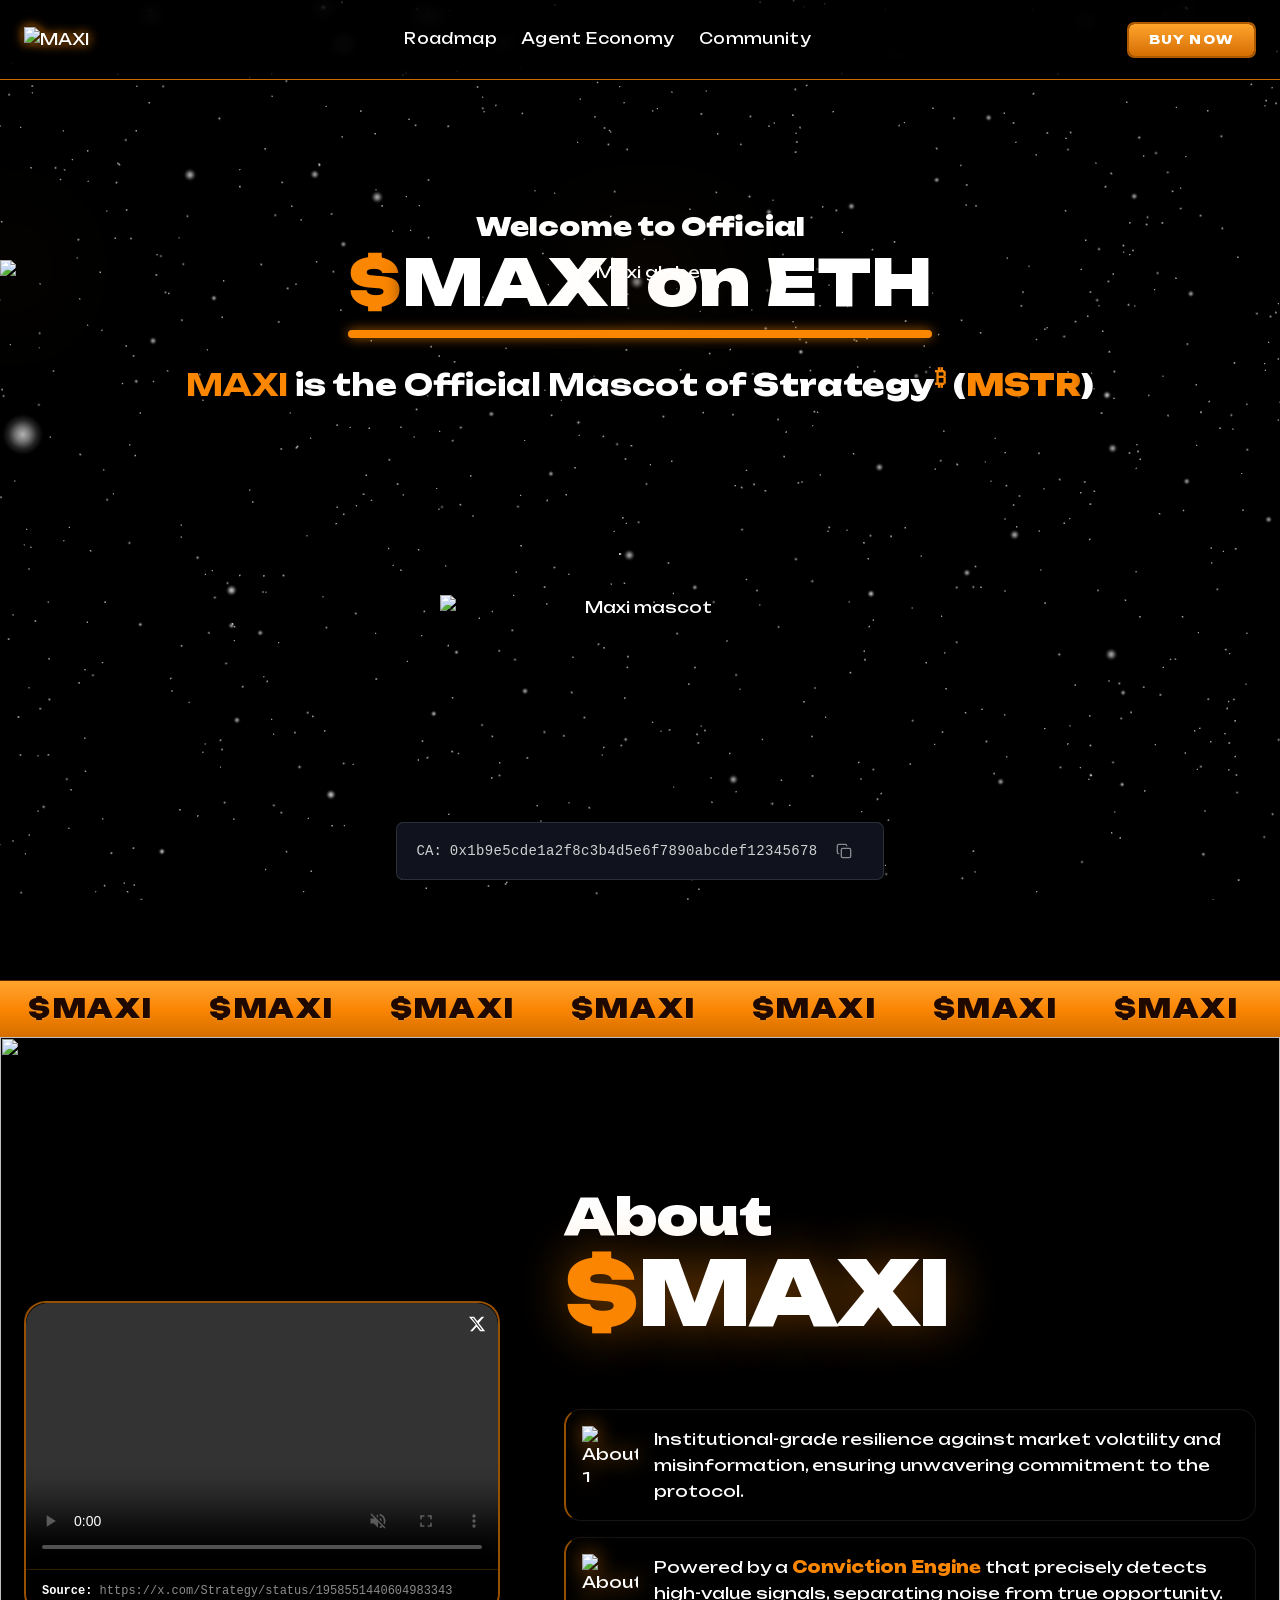
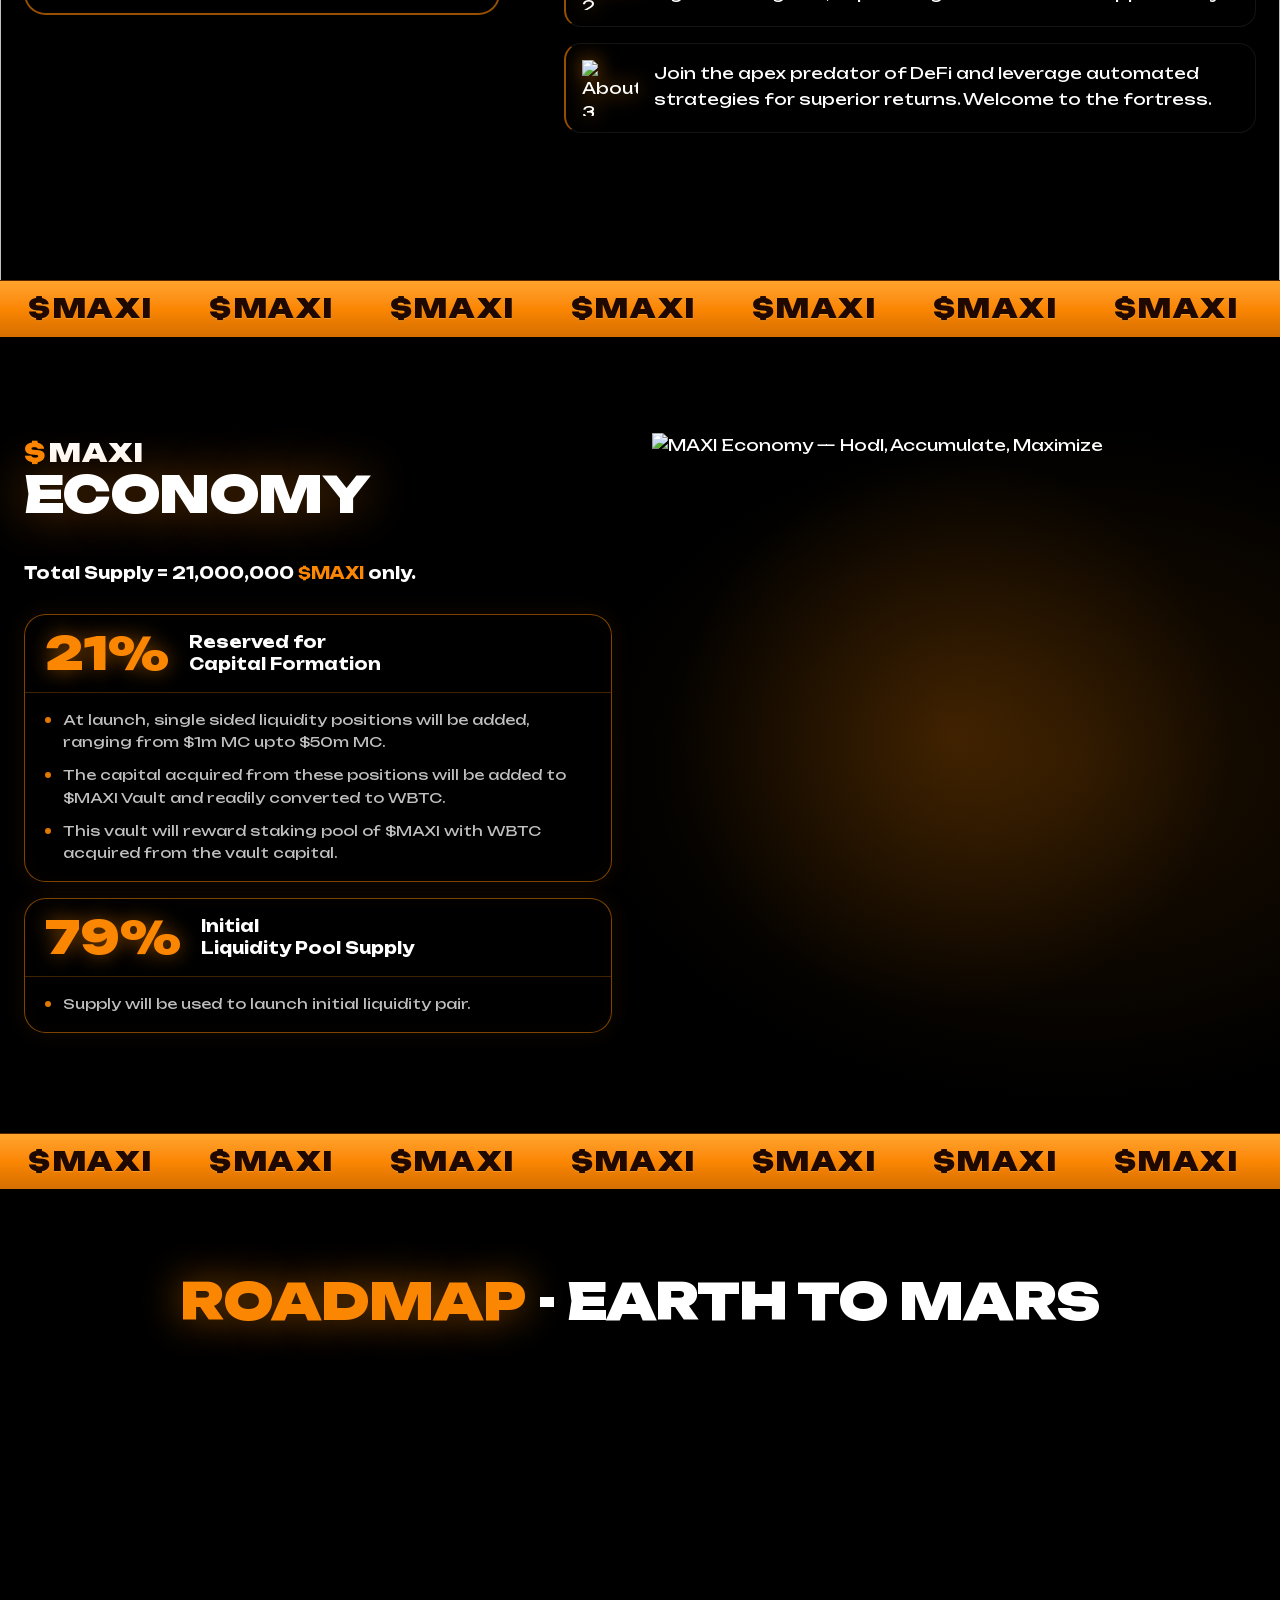
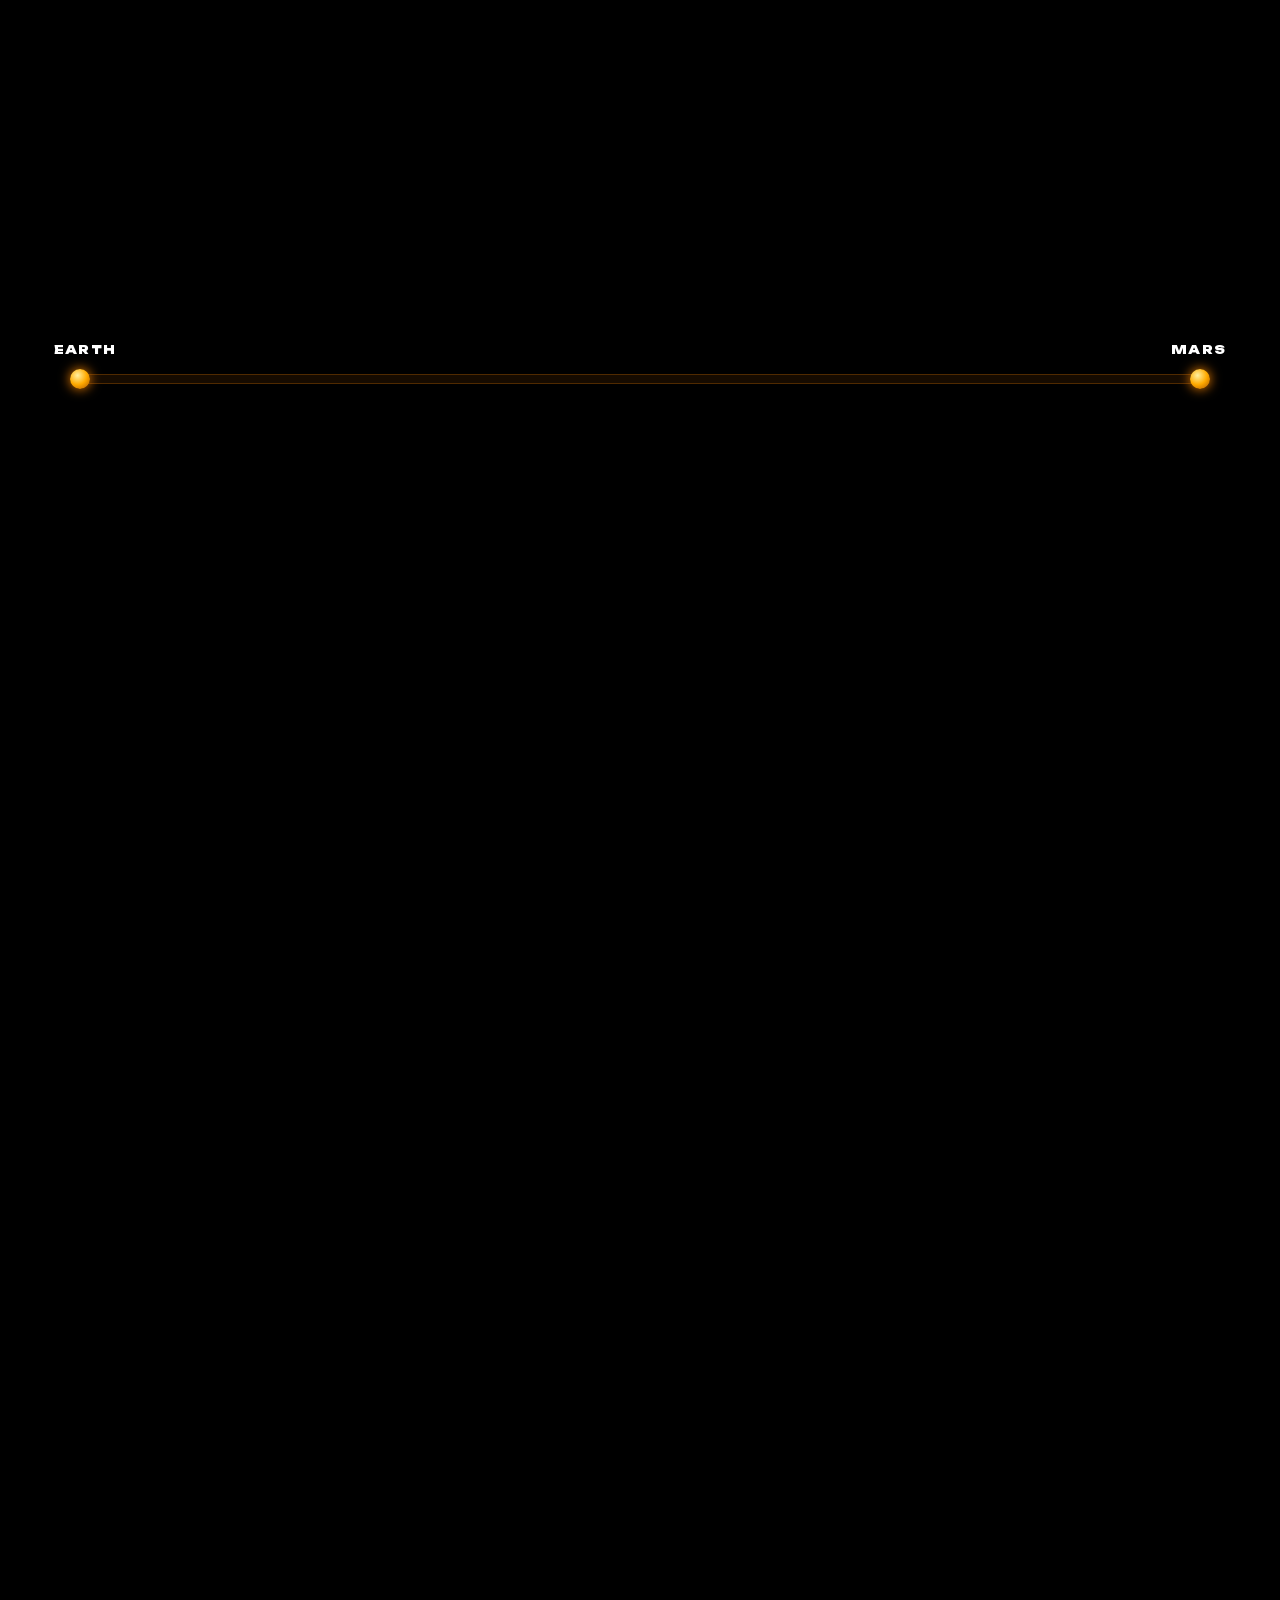
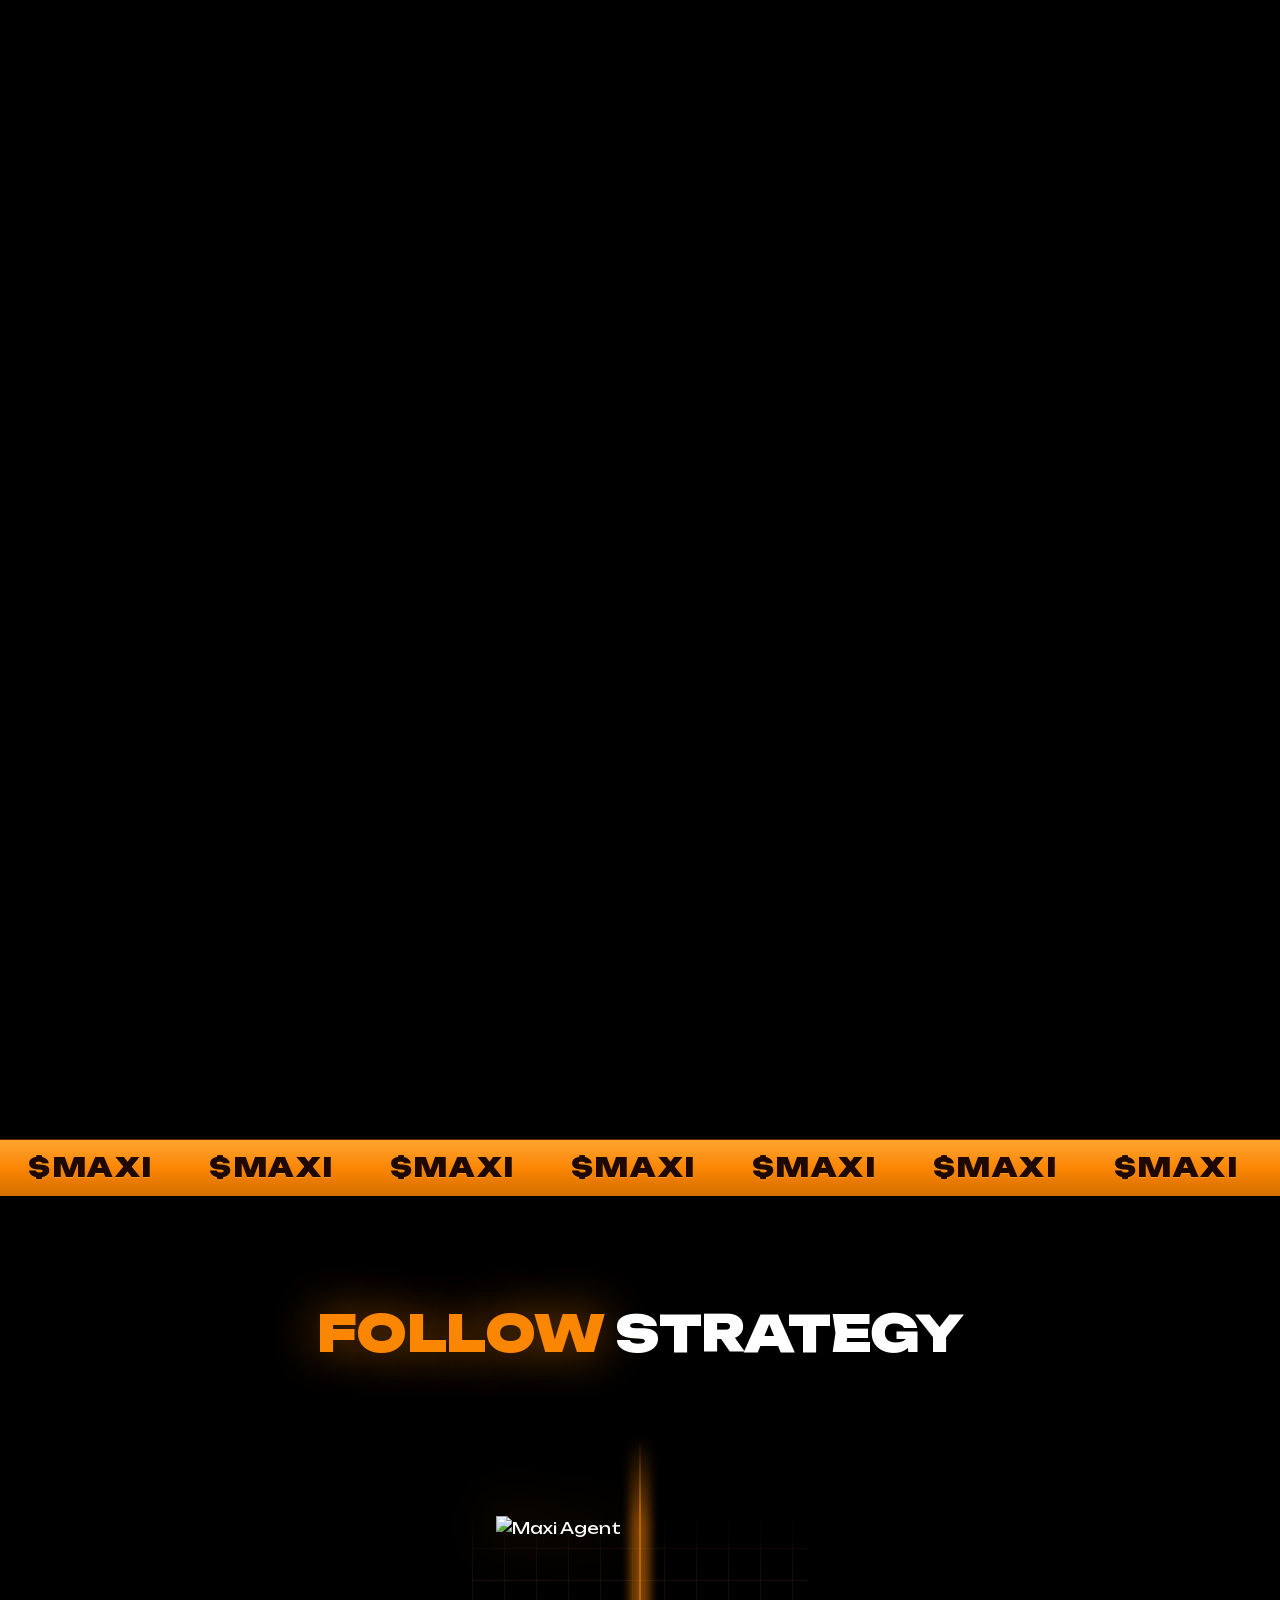
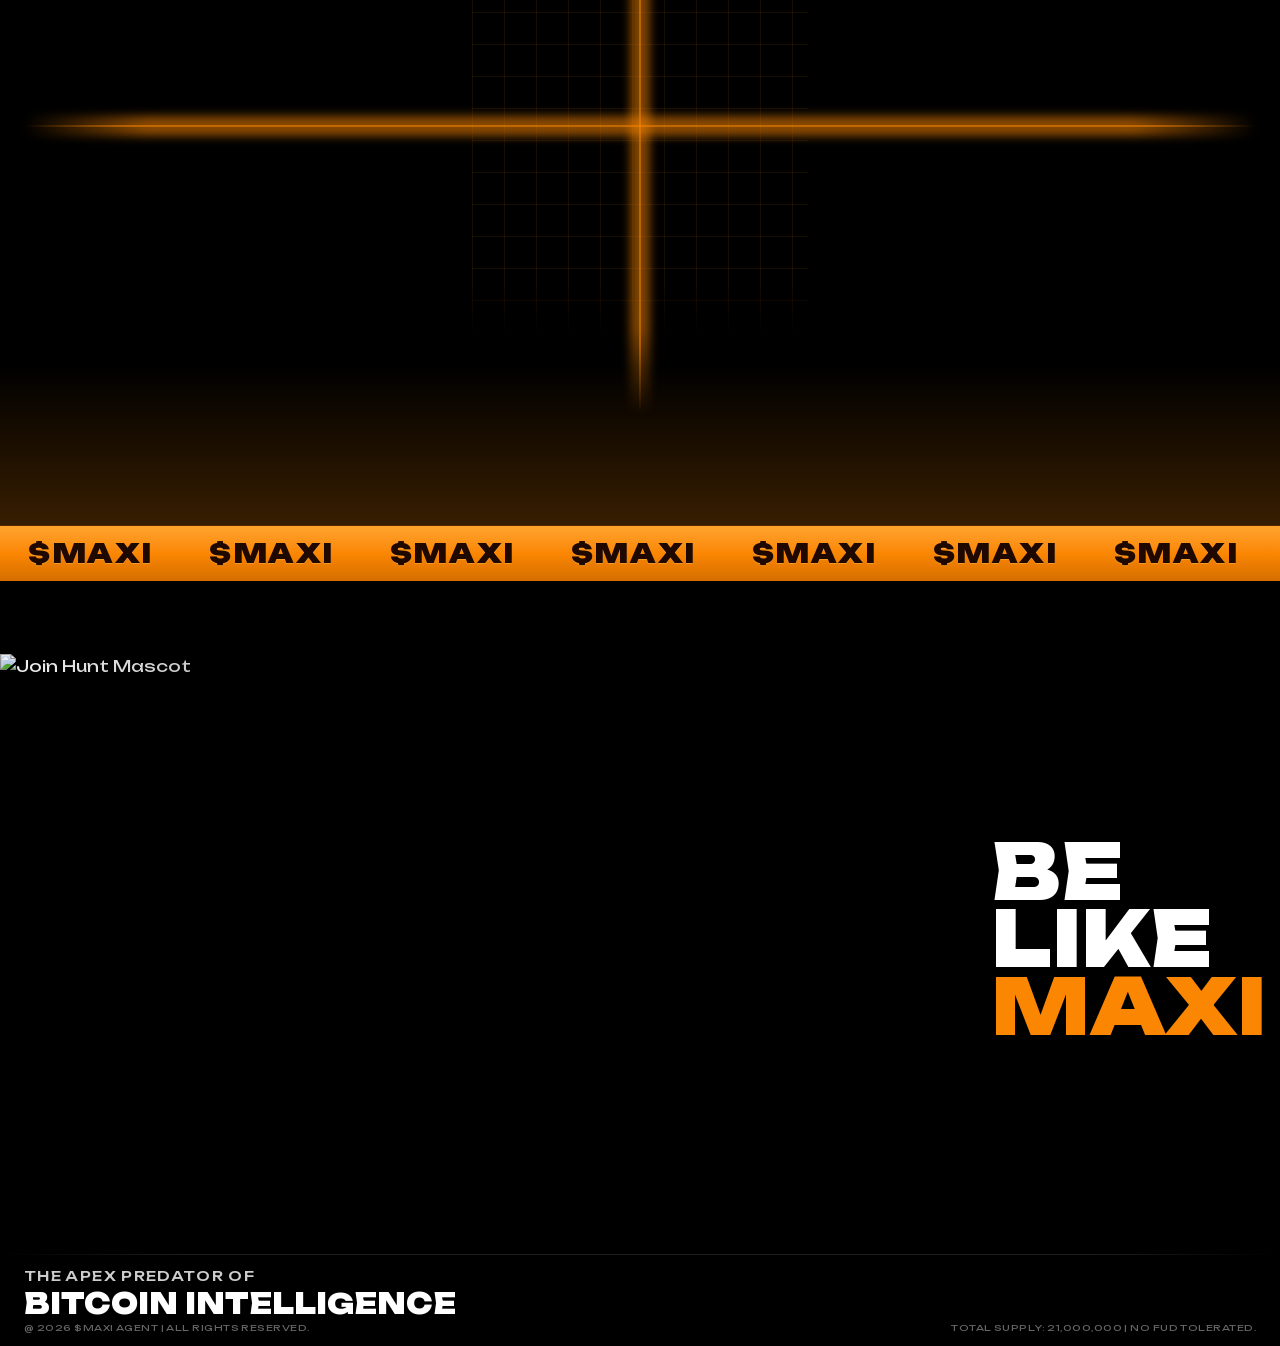
==== index.html @ e8927b1d "first commit" ====
<!DOCTYPE html>
<html lang="en" class="unbounded_37cc9793-module__HkDksW__variable unbounded_37cc9793-module__HkDksW__className min-h-screen h-full antialiased">

<head>
    <meta charSet="utf-8" />
    <meta name="viewport" content="width=device-width, initial-scale=1" />
    <link rel="preload" href="/_next/static/media/b59689b1142d37ce-s.p.0f8~qglggluhl.woff2" as="font" crossorigin="" type="font/woff2" />
    
    <link rel="stylesheet" href="/_next/static/chunks/01jx1wk8m.qo6.css" data-precedence="next" />
    <link rel="preload" as="script" fetchPriority="low" href="/_next/static/chunks/045g~0~zva_mv.js" />
    <script src="/_next/static/chunks/0dgq26a5_oy.a.js" async=""></script>
    <script src="/_next/static/chunks/10~x95jhs6ns3.js" async=""></script>
    <script src="/_next/static/chunks/0257pdz1-imal.js" async=""></script>
    <script src="/_next/static/chunks/turbopack-0ht2tk.2~q4ta.js" async=""></script>
    <script src="/_next/static/chunks/0x.~j7vy9ohz0.js" async=""></script>
    <script src="/_next/static/chunks/0d3shmwh5_nmn.js" async=""></script>
    <script src="/_next/static/chunks/0tdb7jxwgjjd2.js" async=""></script>
    <script src="/_next/static/chunks/0c03hxku76dut.js" async=""></script>
    <script src="/_next/static/chunks/0w-pmf273z2d..js" async=""></script>
    <link rel="icon" type="image/png" href="/favicon-96x96.png" sizes="96x96" />
    <link rel="icon" type="image/svg+xml" href="/favicon.svg" />
    <link rel="shortcut icon" href="/favicon.ico" />
    <link rel="apple-touch-icon" sizes="180x180" href="/apple-touch-icon.png" />
    <meta name="apple-mobile-web-app-title" content="Maxi" />
    <link rel="manifest" href="/site.webmanifest" />
    <meta name="next-size-adjust" content="" />
    <title>MAXI On ETH</title>
    <meta name="description" content="The most laid-back coin in the universe." />
    <script src="/_next/static/chunks/03~yq9q893hmn.js" noModule=""></script>
</head>

<body class=" bg-space text-white">
    <div hidden="">
        <!--$-->
        <!--/$-->
    </div>
    <div class="fixed inset-0 z-0"></div>
    <header class="bg-space/10 z-50 h-20 backdrop-blur-sm border-b border-primary/80 inset-x-0">
        <div class="w-full h-full flex items-center justify-between container_layout">
            <div class="flex items-center"><a class="shrink-0" href="/"><img alt="MAXI" width="256" height="75" decoding="async" data-nimg="1" class="h-auto object-contain select-none pointer-events-none" style="color:transparent;width:auto;height:auto;filter:drop-shadow(0 0 2px rgba(0,0,0,1)) drop-shadow(0 0 5px rgba(251,134,2,0.95))" src="/assets/MAXI_logo.png"/></a></div>
            <nav
                class="hidden flex-1 md:flex items-center justify-center gap-6"><a class="font-normal text-[15px] tracking-wide text-white hover:text-white/80 transition-colors duration-200 whitespace-nowrap" style="font-family:inherit;text-shadow:3px 3px 0px #000000" href="#roadmap">Roadmap</a><a class="font-normal text-[15px] tracking-wide text-white hover:text-white/80 transition-colors duration-200 whitespace-nowrap"
                    style="font-family:inherit;text-shadow:3px 3px 0px #000000" href="#economy">Agent Economy</a><a class="font-normal text-[15px] tracking-wide text-white hover:text-white/80 transition-colors duration-200 whitespace-nowrap" style="font-family:inherit;text-shadow:3px 3px 0px #000000"
                    href="#community">Community</a></nav>
                <div class="flex items-center">
                    <div class="hidden md:block"><a data-slot="button" data-variant="maxi" data-size="default" class="group/button cursor-pointer inline-flex shrink-0 items-center justify-center bg-clip-padding whitespace-nowrap outline-none select-none focus-visible:border-ring focus-visible:ring-3 focus-visible:ring-ring/50 active:not-aria-[haspopup]:translate-y-px disabled:pointer-events-none disabled:opacity-50 aria-invalid:border-destructive aria-invalid:ring-3 aria-invalid:ring-destructive/20 dark:aria-invalid:border-destructive/50 dark:aria-invalid:ring-destructive/40 [&amp;_svg]:pointer-events-none [&amp;_svg]:shrink-0 [&amp;_svg:not([class*=&#x27;size-&#x27;])]:size-4 rounded-sm font-extrabold uppercase tracking-widest text-white border-2 border-brand-700 bg-gradient-to-b from-brand-400 to-brand-600 shadow-[0_0_18px_rgba(251,134,2,0.5)] hover:shadow-[0_0_30px_rgba(251,134,2,0.75)] hover:brightness-110 active:scale-95 transition-all duration-200 gap-1.5 has-data-[icon=inline-end]:pr-2 has-data-[icon=inline-start]:pl-2 font-sans h-9 px-5 text-[12px]"
                            href="#buy">BUY NOW</a></div>
                    <div class="md:hidden"><button data-slot="sheet-trigger" data-variant="default" data-size="default" class="group/button cursor-pointer inline-flex shrink-0 items-center justify-center bg-clip-padding text-sm font-medium whitespace-nowrap outline-none select-none focus-visible:border-ring focus-visible:ring-3 focus-visible:ring-ring/50 active:not-aria-[haspopup]:translate-y-px disabled:pointer-events-none disabled:opacity-50 aria-invalid:border-destructive aria-invalid:ring-3 aria-invalid:ring-destructive/20 dark:aria-invalid:border-destructive/50 dark:aria-invalid:ring-destructive/40 [&amp;_svg]:pointer-events-none [&amp;_svg]:shrink-0 [&amp;_svg:not([class*=&#x27;size-&#x27;])]:size-4 [a]:hover:bg-primary/80 h-8 gap-1.5 has-data-[icon=inline-end]:pr-2 has-data-[icon=inline-start]:pl-2 p-2 text-white/80 hover:text-white transition-colors bg-transparent border border-white/20 rounded-md"
                            aria-label="Open menu" type="button" aria-haspopup="dialog" aria-expanded="false" aria-controls="radix-_R_blb_" data-state="closed"><svg xmlns="http://www.w3.org/2000/svg" width="22" height="22" viewBox="0 0 24 24" fill="none" stroke="currentColor" stroke-width="2" stroke-linecap="round" stroke-linejoin="round" class="lucide lucide-menu" aria-hidden="true"><path d="M4 5h16"></path><path d="M4 12h16"></path><path d="M4 19h16"></path></svg></button></div>
                </div>
        </div>
    </header>
    <main class="relative">
        <section class="relative h-screen w-full overflow-hidden">
            <div class="relative container_layout z-10 flex flex-col items-center justify-start h-full pt-32 px-4 text-center">
                <div class="flex flex-col items-center justify-between gap-2">
                    <div>
                        <p class="font-black text-white" style="font-family:inherit;font-size:clamp(1rem, 2vw, 2.0rem);text-shadow:0 2px 12px rgba(0,0,0,0.8)">Welcome to Official</p>
                        <h1 class="leading-none font-black mt-1" style="font-family:inherit;font-size:clamp(1.5rem, 5vw, 5rem);text-shadow:0 4px 20px rgba(0,0,0,0.9)"><span class="text-primary">$</span><span>MAXI</span><span class="text-white"> on ETH</span>
                            <div class="mt-4 mb-4 origin-center bg-primary rounded-full h-2 w-full " style="box-shadow:0 0 12px rgba(251,134,2,0.7)"></div>
                        </h1>
                    </div>
                    <p class="font-bold text-white text-[20px] lg:text-[30px]" style="font-family:inherit;text-shadow:0 2px 10px rgba(0,0,0,0.8)"><span class="text-primary">MAXI</span><span class=""> is the Official Mascot of </span><span class="font-black">Strategy</span><sup class="text-primary">₿</sup>
                        <!-- --><span class="font-black">(<span class="text-primary">MSTR</span>)</span>
                    </p>
                    <div class="mt-4 z-30 xl:hidden flex items-center justify-between gap-3 rounded-sm px-5 py-3 bg-muted border backdrop-filter backdrop-blur-md">
                        <div class="text-white/80 max-w-[20ch] sm:max-w-full font-mono text-xs sm:text-sm tracking-wide truncate select-all ">0x1b9e...345678</div><button data-slot="button" data-variant="ghost" data-size="default" class="group/button cursor-pointer inline-flex items-center justify-center rounded-lg border border-transparent bg-clip-padding text-sm font-medium whitespace-nowrap outline-none select-none focus-visible:border-ring focus-visible:ring-3 focus-visible:ring-ring/50 active:not-aria-[haspopup]:translate-y-px disabled:pointer-events-none disabled:opacity-50 aria-invalid:border-destructive aria-invalid:ring-3 aria-invalid:ring-destructive/20 dark:aria-invalid:border-destructive/50 dark:aria-invalid:ring-destructive/40 [&amp;_svg]:pointer-events-none [&amp;_svg]:shrink-0 [&amp;_svg:not([class*=&#x27;size-&#x27;])]:size-4 hover:bg-primary aria-expanded:bg-muted aria-expanded:text-foreground dark:hover:bg-muted/50 h-8 gap-1.5 px-2.5 has-data-[icon=inline-end]:pr-2 has-data-[icon=inline-start]:pl-2 text-white/50 hover:text-white transition-colors shrink-0"
                            aria-label="Copy contract address"><svg width="16" height="16" viewBox="0 0 24 24" fill="none" stroke="currentColor" stroke-width="2" stroke-linecap="round" stroke-linejoin="round"><rect x="9" y="9" width="13" height="13" rx="2"></rect><path d="M5 15H4a2 2 0 0 1-2-2V4a2 2 0 0 1 2-2h9a2 2 0 0 1 2 2v1"></path></svg></button></div>
                </div>
                <div class="absolute bottom-0 left-0 right-0 z-10 flex justify-center pointer-events-none">
                    <div class="relative w-full"><img alt="Maxi mascot" width="1920" height="1080" decoding="async" data-nimg="1" class="absolute bottom-5 md:bottom-10 xl:bottom-40 left-1/2 -translate-x-1/2 w-40 md:w-60 xl:w-100 h-auto object-contain select-none z-1" style="color:transparent"
                            srcSet="" /><img alt="Maxi globe"
                            width="1920" height="1080" decoding="async" data-nimg="1" class="w-full h-auto absolute bottom-0 md:-bottom-10 xl:bottom-0 left-0 object-contain select-none drop-shadow-[0px_0px_50px_#f98806]" style="color:transparent" srcSet="/_next/image?url=%2Fassets%2FHeroGlobe.png&amp;w=1920&amp;q=75 1x, /_next/image?url=%2Fassets%2FHeroGlobe.png&amp;w=3840&amp;q=75 2x"
                            src="/About2.webp" /></div>
                </div>
                <div class="hidden mt-4 z-30 absolute bottom-25 xl:flex items-center justify-between gap-2 rounded-sm px-3 xl:px-5 py-0 xl:py-3 bg-muted border backdrop-filter backdrop-blur-md"><span class="text-white/80 max-w-[20ch] sm:max-w-full font-mono text-xs sm:text-sm">CA:</span>
                    <div class="text-white/80 max-w-[20ch] sm:max-w-full font-mono text-xs sm:text-sm tracking-wide truncate select-all ">0x1b9e5cde1a2f8c3b4d5e6f7890abcdef12345678</div><button data-slot="button" data-variant="ghost" data-size="default" class="group/button cursor-pointer inline-flex items-center justify-center rounded-lg border border-transparent bg-clip-padding text-sm font-medium whitespace-nowrap outline-none select-none focus-visible:border-ring focus-visible:ring-3 focus-visible:ring-ring/50 active:not-aria-[haspopup]:translate-y-px disabled:pointer-events-none disabled:opacity-50 aria-invalid:border-destructive aria-invalid:ring-3 aria-invalid:ring-destructive/20 dark:aria-invalid:border-destructive/50 dark:aria-invalid:ring-destructive/40 [&amp;_svg]:pointer-events-none [&amp;_svg]:shrink-0 [&amp;_svg:not([class*=&#x27;size-&#x27;])]:size-4 hover:bg-primary aria-expanded:bg-muted aria-expanded:text-foreground dark:hover:bg-muted/50 h-8 gap-1.5 px-2.5 has-data-[icon=inline-end]:pr-2 has-data-[icon=inline-start]:pl-2 text-white/50 hover:text-white transition-colors shrink-0"
                        aria-label="Copy contract address"><svg xmlns="http://www.w3.org/2000/svg" width="24" height="24" viewBox="0 0 24 24" fill="none" stroke="currentColor" stroke-width="2" stroke-linecap="round" stroke-linejoin="round" class="lucide lucide-copy" aria-hidden="true"><rect width="14" height="14" x="8" y="8" rx="2" ry="2"></rect><path d="M4 16c-1.1 0-2-.9-2-2V4c0-1.1.9-2 2-2h10c1.1 0 2 .9 2 2"></path></svg></button></div>
            </div>
        </section>
        <div class="inset-x-0 z-9999 overflow-hidden border-t border-brand-900 bg-linear-to-b from-brand-400 via-brand-500 to-brand-600 shadow-[0_0px_45px_20px_rgba(251,134,2,0.4)]"></div>
        <section id="about" class="relative min-h-screen w-full flex flex-col"><img alt="" decoding="async" data-nimg="fill" class="object-cover object-center pointer-events-none select-none" style="position:absolute;height:100%;width:100%;left:0;top:0;right:0;bottom:0;color:transparent;z-index:0" sizes="100vw" src="/assets/About1.png" />
            <div class="relative z-10 flex-1 container_layout grid grid-cols-1 lg:grid-cols-12 items-center justify-between gap-10 xl:gap-16 py-10 lg:py-20">
                <div class="w-full flex flex-col items-center justify-center col-span-full lg:col-span-5 gap-5 shrink-0">
                    <div class="w-full rounded-2xl border-2 border-brand-500/60 bg-black/70 shadow-[0_0_50px_rgba(251,134,2,0.3),inset_0_0_30px_rgba(251,134,2,0.05)] overflow-hidden">
                        <div class="relative w-full aspect-video bg-black rounded-t-2xl overflow-hidden"><video src="/assets/About.mp4" autoPlay="" muted="" loop="" class="w-full h-full object-cover" preload="metadata" controls=""></video><a target="_blank" rel="noopener noreferrer" class="absolute top-3 right-3" href="https://x.com/Strategy/status/1958551440604983343"><svg width="18" height="18" viewBox="0 0 24 24" fill="white"><path d="M18.244 2.25h3.308l-7.227 8.26 8.502 11.24H16.17l-4.714-6.231-5.401 6.231H2.746l7.73-8.835L1.254 2.25H8.08l4.26 5.632L18.244 2.25zm-1.161 17.52h1.833L7.084 4.126H5.117L17.083 19.77z"></path></svg></a></div>
                        <div
                            class="px-4 py-3 border-t border-brand-700/30 bg-black/50">
                            <p class="text-xs font-mono leading-relaxed"><span class="text-white font-bold">Source: </span><a target="_blank" rel="noopener noreferrer" class="text-white/55 hover:text-brand-400 transition-colors break-all" href="https://x.com/Strategy/status/1958551440604983343">https://x.com/Strategy/status/1958551440604983343</a></p>
                    </div>
                </div>
            </div>
            <div class="w-full flex flex-col gap-8 col-span-full lg:col-span-7">
                <div class="">
                    <p class="font-black text-white leading-tight" style="font-size:clamp(2.0rem, 4.0vw, 4.0rem)">About</p>
                    <h2 class="font-black leading-none w-fit" style="font-size:clamp(3.0rem, 7vw, 6.0rem);text-shadow:0 0 50px rgba(251,134,2,0.45);letter-spacing:-0.02em"><span class="text-primary">$</span>MAXI
                        <div class="mt-4 mb-4 origin-left bg-primary rounded-full h-2 w-full " style="box-shadow:0 0 12px rgba(251,134,2,0.7)"></div>
                    </h2>
                </div>
                <div class="flex flex-col gap-4">
                    <div class="flex flex-col sm:flex-row items-start gap-4 rounded-xl px-4 py-4 bg-black/80 border-l-2 border-l-brand-500/60 border border-white/8 backdrop-blur-md">
                        <div class="shrink-0 w-14 h-14 relative"><img alt="About 1" loading="lazy" width="200" height="200" decoding="async" data-nimg="1" class="w-full h-full object-contain" style="color:transparent;filter:drop-shadow(0 0 10px rgba(251,134,2,0.65))" srcSet=""
                                src="/assets/About1.png" /></div>
                        <p class="text-white leading-relaxed text-sm lg:text-base" style="text-shadow:0 1px 4px rgba(0,0,0,0.9)">Institutional-grade resilience against market volatility and misinformation, ensuring unwavering commitment to the protocol.</p>
                    </div>
                    <div class="flex flex-col sm:flex-row items-start gap-4 rounded-xl px-4 py-4 bg-black/80 border-l-2 border-l-brand-500/60 border border-white/8 backdrop-blur-md">
                        <div class="shrink-0 w-14 h-14 relative"><img alt="About 2" loading="lazy" width="200" height="200" decoding="async" data-nimg="1" class="w-full h-full object-contain" style="color:transparent;filter:drop-shadow(0 0 10px rgba(251,134,2,0.65))" srcSet=""
                                src="About2.webp" /></div>
                        <p class="text-white leading-relaxed text-sm lg:text-base" style="text-shadow:0 1px 4px rgba(0,0,0,0.9)"><span>Powered by a <strong class="text-brand-500 font-extrabold">Conviction Engine</strong></span><span> that precisely detects high-value signals, separating noise from true opportunity.</span></p>
                    </div>
                    <div class="flex flex-col sm:flex-row items-start gap-4 rounded-xl px-4 py-4 bg-black/80 border-l-2 border-l-brand-500/60 border border-white/8 backdrop-blur-md">
                        <div class="shrink-0 w-14 h-14 relative"><img alt="About 3" loading="lazy" width="200" height="200" decoding="async" data-nimg="1" class="w-full h-full object-contain" style="color:transparent;filter:drop-shadow(0 0 10px rgba(251,134,2,0.65))" srcSet=""
                                src="About3.webp" /></div>
                        <p class="text-white leading-relaxed text-sm lg:text-base" style="text-shadow:0 1px 4px rgba(0,0,0,0.9)">Join the apex predator of DeFi and leverage automated strategies for superior returns. Welcome to the fortress.</p>
                    </div>
                </div>
            </div>
            </div>
            <div class="relative z-10">
                <div class="inset-x-0 z-9999 overflow-hidden border-t border-brand-900 bg-linear-to-b from-brand-400 via-brand-500 to-brand-600 shadow-[0_0px_45px_20px_rgba(251,134,2,0.4)]"></div>
            </div>
        </section>
        <section id="economy" class="relative w-full overflow-hidden">
            <div class="pointer-events-none absolute right-0 top-1/2 -translate-y-1/2 w-[55%] h-[80%] hidden lg:block" style="background:radial-gradient(ellipse at 70% 50%, rgba(251,134,2,0.12) 0%, transparent 70%)"></div>
            <div class="relative z-10 container_layout grid grid-cols-1 lg:grid-cols-2 items-center gap-10 lg:gap-6 py-16 lg:py-24">
                <div class="flex flex-col gap-7 lg:pr-4 z-1">
                    <div>
                        <p class="font-black leading-tight" style="font-size:clamp(1.2rem, 2.5vw, 1.6rem);letter-spacing:0.06em"><span class="text-primary">$</span>MAXI</p>
                        <h2 class="font-black text-white leading-none w-fit" style="font-size:clamp(2.5rem, 4vw, 5rem);letter-spacing:-0.03em;text-shadow:0 0 50px rgba(251,134,2,0.45)"><span>ECONOMY</span>
                            <div class="mt-4 mb-4 origin-left bg-primary rounded-full h-2 w-full " style="box-shadow:0 0 14px rgba(251,134,2,0.7)"></div>
                        </h2>
                        <p class="text-white font-bold text-sm lg:text-base leading-relaxed">Total Supply = 21,000,000
                            <!-- --><span class="text-brand-500">$MAXI</span> only.</p>
                    </div>
                    <div class="flex flex-col gap-4">
                        <div class="rounded-2xl border border-brand-500/50 bg-black/70 backdrop-blur-sm overflow-hidden" style="box-shadow:0 0 24px rgba(251,134,2,0.08), inset 0 0 20px rgba(251,134,2,0.03)">
                            <div class="flex items-center gap-5 px-5 py-4 border-b border-brand-500/25"><span class="font-black text-brand-500 leading-none shrink-0" style="font-size:clamp(2rem, 5vw, 2.8rem);text-shadow:0 0 20px rgba(251,134,2,0.5)">21%</span><span class="font-bold text-white text-sm lg:text-base leading-snug whitespace-pre-line">Reserved for
Capital Formation</span></div>
                            <ul class="px-5 py-4 flex flex-col gap-2.5">
                                <li class="flex items-start gap-3 text-white/75 text-xs lg:text-sm leading-relaxed"><span class="mt-2 shrink-0 w-1.5 h-1.5 rounded-full bg-brand-500 opacity-90"></span>At launch, single sided liquidity positions will be added, ranging from $1m MC upto $50m MC.</li>
                                <li class="flex items-start gap-3 text-white/75 text-xs lg:text-sm leading-relaxed"><span class="mt-2 shrink-0 w-1.5 h-1.5 rounded-full bg-brand-500 opacity-90"></span>The capital acquired from these positions will be added to $MAXI Vault and readily converted to WBTC.</li>
                                <li class="flex items-start gap-3 text-white/75 text-xs lg:text-sm leading-relaxed"><span class="mt-2 shrink-0 w-1.5 h-1.5 rounded-full bg-brand-500 opacity-90"></span>This vault will reward staking pool of $MAXI with WBTC acquired from the vault capital.</li>
                            </ul>
                        </div>
                        <div class="rounded-2xl border border-brand-500/50 bg-black/70 backdrop-blur-sm overflow-hidden" style="box-shadow:0 0 24px rgba(251,134,2,0.08), inset 0 0 20px rgba(251,134,2,0.03)">
                            <div class="flex items-center gap-5 px-5 py-4 border-b border-brand-500/25"><span class="font-black text-brand-500 leading-none shrink-0" style="font-size:clamp(2rem, 5vw, 2.8rem);text-shadow:0 0 20px rgba(251,134,2,0.5)">79%</span><span class="font-bold text-white text-sm lg:text-base leading-snug whitespace-pre-line">Initial
Liquidity Pool Supply</span></div>
                            <ul class="px-5 py-4 flex flex-col gap-2.5">
                                <li class="flex items-start gap-3 text-white/75 text-xs lg:text-sm leading-relaxed"><span class="mt-2 shrink-0 w-1.5 h-1.5 rounded-full bg-brand-500 opacity-90"></span>Supply will be used to launch initial liquidity pair.</li>
                            </ul>
                        </div>
                    </div>
                </div>
                <div class="relative flex items-center justify-center order-first lg:order-last z-0">
                    <div class="absolute inset-0 rounded-full" style="background:radial-gradient(ellipse at center, rgba(251,134,2,0.18) 0%, transparent 65%)"></div>
                    <div class="relative w-full max-w-xs sm:max-w-sm lg:max-w-none lg:w-full aspect-square"><img alt="MAXI Economy — Hodl, Accumulate, Maximize" width="1080" height="1080" decoding="async" data-nimg="1" class="object-contain w-full drop-shadow-[0_0_40px_rgba(251,134,2,0.35)]" style="color:transparent" srcSet="/_next/image?url=%2Fassets%2FEconomyCharacter.png&amp;w=1080&amp;q=75 1x, /_next/image?url=%2Fassets%2FEconomyCharacter.png&amp;w=3840&amp;q=75 2x"
                            src="/_next/image?url=%2Fassets%2FEconomyCharacter.png&amp;w=3840&amp;q=75" /></div>
                </div>
            </div>
            <div class="relative z-10">
                <div class="inset-x-0 z-9999 overflow-hidden border-t border-brand-900 bg-linear-to-b from-brand-400 via-brand-500 to-brand-600 shadow-[0_0px_45px_20px_rgba(251,134,2,0.4)]"></div>
            </div>
        </section>
        <section id="roadmap" class="relative w-full min-h-screen flex flex-col justify-center overflow-hidden py-16 lg:py-20">
            <div class="container_layout mb-12 lg:mb-16 text-center">
                <h2 class="font-black leading-none inline-flex flex-wrap items-center justify-center gap-x-3" style="font-size:clamp(2.5rem, 4vw, 4rem);letter-spacing:-0.02em"><span class="text-primary" style="text-shadow:0 0 40px rgba(251,134,2,0.55)">ROADMAP</span><span class="text-white">- EARTH TO MARS</span></h2>
            </div>
            <div class="container_layout grid grid-cols-1 sm:grid-cols-2 md:grid-cols-3 gap-6 lg:gap-8">
                <div class="flex flex-col items-center gap-4 h-full"><span class="font-semibold text-white tracking-[0.2em] uppercase" style="font-size:clamp(1rem, 2vw, 1.5rem)">PHASE 1</span>
                    <div class="w-full flex flex-col flex-1 rounded-2xl overflow-hidden" style="background:#0a0a0a;border:2px solid rgba(251,134,2,0.7);box-shadow:rgba(251, 134, 2, 0.12) 0px 0px 10px 0px, rgb(251 134 2) 0px 0px 20px 0px, rgba(251, 134, 2, 0.18) 0px 0px 60px 10px">
                        <div class="relative w-full aspect-4/3 overflow-hidden" style="border-bottom:2px solid rgba(251,134,2,0.7);box-shadow:rgba(251, 134, 2, 0.12) 0px 0px 10px 0px, rgb(251 134 2) 0px 0px 20px 0px, rgba(251, 134, 2, 0.18) 0px 0px 60px 10px"><img alt="PHASE 1" loading="lazy" decoding="async" data-nimg="fill" class="object-cover" style="position:absolute;height:100%;width:100%;left:0;top:0;right:0;bottom:0;color:transparent" sizes="(max-width: 768px) 100vw, 33vw" srcSet=""
                                src="/assets/Phase1.webp" /></div>
                        <ul class="px-5 py-6 flex flex-col items-center justify-center gap-2 flex-1">
                            <li class="flex items-start gap-2.5 text-white/85 text-xs leading-relaxed"><span class="mt-[0.38rem] shrink-0 w-1.5 h-1.5 rounded-full bg-brand-500"></span>Accumulate community</li>
                            <li class="flex items-start gap-2.5 text-white/85 text-xs leading-relaxed"><span class="mt-[0.38rem] shrink-0 w-1.5 h-1.5 rounded-full bg-brand-500"></span>Secure the network</li>
                            <li class="flex items-start gap-2.5 text-white/85 text-xs leading-relaxed"><span class="mt-[0.38rem] shrink-0 w-1.5 h-1.5 rounded-full bg-brand-500"></span>Establish the public $MAXI Vault</li>
                            <li class="flex items-start gap-2.5 text-white/85 text-xs leading-relaxed"><span class="mt-[0.38rem] shrink-0 w-1.5 h-1.5 rounded-full bg-brand-500"></span>Enable MAXI Dashboard</li>
                        </ul>
                    </div>
                </div>
                <div class="flex flex-col items-center gap-4 h-full"><span class="font-semibold text-white tracking-[0.2em] uppercase" style="font-size:clamp(1rem, 2vw, 1.5rem)">PHASE 2</span>
                    <div class="w-full flex flex-col flex-1 rounded-2xl overflow-hidden" style="background:#0a0a0a;border:2px solid rgba(251,134,2,0.7);box-shadow:rgba(251, 134, 2, 0.12) 0px 0px 10px 0px, rgb(251 134 2) 0px 0px 20px 0px, rgba(251, 134, 2, 0.18) 0px 0px 60px 10px">
                        <div class="relative w-full aspect-4/3 overflow-hidden" style="border-bottom:2px solid rgba(251,134,2,0.7);box-shadow:rgba(251, 134, 2, 0.12) 0px 0px 10px 0px, rgb(251 134 2) 0px 0px 20px 0px, rgba(251, 134, 2, 0.18) 0px 0px 60px 10px"><img alt="PHASE 2" loading="lazy" decoding="async" data-nimg="fill" class="object-cover" style="position:absolute;height:100%;width:100%;left:0;top:0;right:0;bottom:0;color:transparent" sizes="(max-width: 768px) 100vw, 33vw" srcSet="/_next/image?url=%2Fassets%2FPhase2.jpg&amp;w=256&amp;q=75 256w, /_next/image?url=%2Fassets%2FPhase2.jpg&amp;w=384&amp;q=75 384w, /_next/image?url=%2Fassets%2FPhase2.jpg&amp;w=640&amp;q=75 640w, /_next/image?url=%2Fassets%2FPhase2.jpg&amp;w=750&amp;q=75 750w, /_next/image?url=%2Fassets%2FPhase2.jpg&amp;w=828&amp;q=75 828w, /_next/image?url=%2Fassets%2FPhase2.jpg&amp;w=1080&amp;q=75 1080w, /_next/image?url=%2Fassets%2FPhase2.jpg&amp;w=1200&amp;q=75 1200w, /_next/image?url=%2Fassets%2FPhase2.jpg&amp;w=1920&amp;q=75 1920w, /_next/image?url=%2Fassets%2FPhase2.jpg&amp;w=2048&amp;q=75 2048w, /_next/image?url=%2Fassets%2FPhase2.jpg&amp;w=3840&amp;q=75 3840w"
                                src="/_next/image?url=%2Fassets%2FPhase2.jpg&amp;w=3840&amp;q=75" /></div>
                        <ul class="px-5 py-6 flex flex-col items-center justify-center gap-2 flex-1">
                            <li class="flex items-start gap-2.5 text-white/85 text-xs leading-relaxed"><span class="mt-[0.38rem] shrink-0 w-1.5 h-1.5 rounded-full bg-brand-500"></span>Establish staking pools for $MAXI holders</li>
                            <li class="flex items-start gap-2.5 text-white/85 text-xs leading-relaxed"><span class="mt-[0.38rem] shrink-0 w-1.5 h-1.5 rounded-full bg-brand-500"></span>Deposit Staking rewards per each epoch.</li>
                            <li class="flex items-start gap-2.5 text-white/85 text-xs leading-relaxed"><span class="mt-[0.38rem] shrink-0 w-1.5 h-1.5 rounded-full bg-brand-500"></span>Interstellar expansion</li>
                            <li class="flex items-start gap-2.5 text-white/85 text-xs leading-relaxed"><span class="mt-[0.38rem] shrink-0 w-1.5 h-1.5 rounded-full bg-brand-500"></span>Supply squeeze</li>
                        </ul>
                    </div>
                </div>
                <div class="flex flex-col items-center gap-4 h-full"><span class="font-semibold text-white tracking-[0.2em] uppercase" style="font-size:clamp(1rem, 2vw, 1.5rem)">PHASE 3</span>
                    <div class="w-full flex flex-col flex-1 rounded-2xl overflow-hidden" style="background:#0a0a0a;border:2px solid rgba(251,134,2,0.7);box-shadow:rgba(251, 134, 2, 0.12) 0px 0px 10px 0px, rgb(251 134 2) 0px 0px 20px 0px, rgba(251, 134, 2, 0.18) 0px 0px 60px 10px">
                        <div class="relative w-full aspect-4/3 overflow-hidden" style="border-bottom:2px solid rgba(251,134,2,0.7);box-shadow:rgba(251, 134, 2, 0.12) 0px 0px 10px 0px, rgb(251 134 2) 0px 0px 20px 0px, rgba(251, 134, 2, 0.18) 0px 0px 60px 10px"><img alt="PHASE 3" loading="lazy" decoding="async" data-nimg="fill" class="object-cover" style="position:absolute;height:100%;width:100%;left:0;top:0;right:0;bottom:0;color:transparent" sizes="(max-width: 768px) 100vw, 33vw" srcSet="/_next/image?url=%2Fassets%2FPhase3.jpg&amp;w=256&amp;q=75 256w, /_next/image?url=%2Fassets%2FPhase3.jpg&amp;w=384&amp;q=75 384w, /_next/image?url=%2Fassets%2FPhase3.jpg&amp;w=640&amp;q=75 640w, /_next/image?url=%2Fassets%2FPhase3.jpg&amp;w=750&amp;q=75 750w, /_next/image?url=%2Fassets%2FPhase3.jpg&amp;w=828&amp;q=75 828w, /_next/image?url=%2Fassets%2FPhase3.jpg&amp;w=1080&amp;q=75 1080w, /_next/image?url=%2Fassets%2FPhase3.jpg&amp;w=1200&amp;q=75 1200w, /_next/image?url=%2Fassets%2FPhase3.jpg&amp;w=1920&amp;q=75 1920w, /_next/image?url=%2Fassets%2FPhase3.jpg&amp;w=2048&amp;q=75 2048w, /_next/image?url=%2Fassets%2FPhase3.jpg&amp;w=3840&amp;q=75 3840w"
                                src="/_next/image?url=%2Fassets%2FPhase3.jpg&amp;w=3840&amp;q=75" /></div>
                        <ul class="px-5 py-6 flex flex-col items-center justify-center gap-2 flex-1">
                            <li class="flex items-start gap-2.5 text-white/85 text-xs leading-relaxed"><span class="mt-[0.38rem] shrink-0 w-1.5 h-1.5 rounded-full bg-brand-500"></span>Establish permanent colony for MAXI supremacy on mars.</li>
                        </ul>
                    </div>
                </div>
            </div>
            <div class="container_layout mt-10 lg:mt-14 hidden md:block">
                <div class="relative" style="height:60px"><span class="absolute font-black text-white text-xs tracking-widest z-20" style="left:30px;top:0px">EARTH</span><span class="absolute font-black text-white text-xs tracking-widest z-20" style="right:30px;top:0px">MARS</span>
                    <div class="absolute rounded-full"
                        style="left:3.5rem;right:3.5rem;bottom:18px;height:10px;background:rgba(30,15,0,0.75);border:1px solid rgba(251,134,2,0.25)"></div>
                    <div class="absolute rounded-full" style="left:3.5rem;right:3.5rem;bottom:18px;height:10px;transform-origin:left center;background:linear-gradient(to bottom, #ffe566 0%, #ffaa00 35%, #e07000 100%);box-shadow:0 0 14px rgba(251,134,2,0.9), 0 0 4px rgba(255,180,0,0.5)"></div>
                    <div class="absolute z-20 rounded-full" style="left:3.5rem;bottom:13px;width:20px;height:20px;transform:translateX(-50%);background:radial-gradient(circle at 38% 32%, #fff0a0, #ffaa00 50%, #a85000);box-shadow:0 0 12px rgba(251,134,2,1), 0 0 3px rgba(0,0,0,0.5)"></div>
                    <div class="absolute z-20 rounded-full" style="right:3.5rem;bottom:13px;width:20px;height:20px;transform:translateX(50%);background:radial-gradient(circle at 38% 32%, #fff0a0, #ffaa00 50%, #a85000);box-shadow:0 0 12px rgba(251,134,2,1), 0 0 3px rgba(0,0,0,0.5)"></div>
                </div>
            </div>
        </section>
        <div class="relative z-10">
            <div class="inset-x-0 z-9999 overflow-hidden border-t border-brand-900 bg-linear-to-b from-brand-400 via-brand-500 to-brand-600 shadow-[0_0px_45px_20px_rgba(251,134,2,0.4)]"></div>
        </div>
        <section id="deploy" class="relative w-full overflow-hidden py-20 lg:py-28">
            <div class="pointer-events-none absolute bottom-0 left-0 right-0 h-40 z-0" style="background:linear-gradient(to top, rgba(251,134,2,0.22) 0%, transparent 100%)"></div>
            <div class="container_layout relative z-10">
                <div class="text-center mb-14 lg:mb-20">
                    <h2 class="font-black uppercase leading-none" style="font-size:clamp(1.9rem, 4vw, 4rem);letter-spacing:-0.01em"><span class="text-brand-500" style="text-shadow:0 0 48px rgba(251,134,2,0.6)">Follow</span> <span class="uppercase font-black">strategy</span></h2>
                </div>
                <div class="relative grid grid-cols-1 md:grid-cols-[1fr_auto_1fr] items-center">
                    <div class="hidden md:block pointer-events-none absolute inset-y-0 left-1/2 -translate-x-1/2 z-0" style="width:20px">
                        <div class="absolute inset-0" style="background:linear-gradient(to bottom, transparent 0%, rgba(251,134,2,0.5) 15%, rgba(251,134,2,0.5) 85%, transparent 100%);filter:blur(5px)"></div>
                        <div class="absolute inset-y-0 left-1/2 -translate-x-1/2" style="width:1px;background:linear-gradient(to bottom, transparent 0%, #fb8602 12%, #fb8602 88%, transparent 100%)"></div>
                    </div>
                    <div class="hidden md:block pointer-events-none absolute left-0 right-0 top-1/2 -translate-y-1/2 z-0" style="height:20px">
                        <div class="absolute inset-0" style="background:linear-gradient(to right, transparent 0%, rgba(251,134,2,0.55) 10%, rgba(251,134,2,0.55) 90%, transparent 100%);filter:blur(5px)"></div>
                        <div class="absolute inset-x-0 top-1/2 -translate-y-1/2" style="height:1px;background:linear-gradient(to right, transparent 0%, #fb8602 8%, #fb8602 92%, transparent 100%)"></div>
                    </div>
                    <div class="flex flex-col">
                        <div class="flex flex-col px-4 lg:px-8 py-8 lg:py-10">
                            <div class="flex items-center justify-between gap-3">
                                <div class="flex-1 min-w-0"><span class="block font-black text-brand-500 leading-none" style="font-size:clamp(3rem, 6vw, 5rem);text-shadow:0 0 32px rgba(251,134,2,0.55);letter-spacing:-0.04em">01</span>
                                    <h3 class="font-black text-white drop-shadow-xl drop-shadow-space mt-3 mb-1.5"
                                        style="font-size:clamp(0.95rem, 1.6vw, 1.15rem)">Buy $MAXI</h3>
                                </div>
                                <div class="relative shrink-0 w-30 h-30"><img alt="Buy $MAXI" loading="lazy" width="1080" height="1080" decoding="async" data-nimg="1" class="w-full object-contain drop-shadow-lg drop-shadow-primary" style="color:transparent" sizes="1080px" srcSet="/_next/image?url=%2Fassets%2FDeploy1.png&amp;w=32&amp;q=75 32w, /_next/image?url=%2Fassets%2FDeploy1.png&amp;w=48&amp;q=75 48w, /_next/image?url=%2Fassets%2FDeploy1.png&amp;w=64&amp;q=75 64w, /_next/image?url=%2Fassets%2FDeploy1.png&amp;w=96&amp;q=75 96w, /_next/image?url=%2Fassets%2FDeploy1.png&amp;w=128&amp;q=75 128w, /_next/image?url=%2Fassets%2FDeploy1.png&amp;w=256&amp;q=75 256w, /_next/image?url=%2Fassets%2FDeploy1.png&amp;w=384&amp;q=75 384w, /_next/image?url=%2Fassets%2FDeploy1.png&amp;w=640&amp;q=75 640w, /_next/image?url=%2Fassets%2FDeploy1.png&amp;w=750&amp;q=75 750w, /_next/image?url=%2Fassets%2FDeploy1.png&amp;w=828&amp;q=75 828w, /_next/image?url=%2Fassets%2FDeploy1.png&amp;w=1080&amp;q=75 1080w, /_next/image?url=%2Fassets%2FDeploy1.png&amp;w=1200&amp;q=75 1200w, /_next/image?url=%2Fassets%2FDeploy1.png&amp;w=1920&amp;q=75 1920w, /_next/image?url=%2Fassets%2FDeploy1.png&amp;w=2048&amp;q=75 2048w, /_next/image?url=%2Fassets%2FDeploy1.png&amp;w=3840&amp;q=75 3840w"
                                        src="/_next/image?url=%2Fassets%2FDeploy1.png&amp;w=3840&amp;q=75" /></div>
                            </div>
                            <p class="text-white/70 text-xs lg:text-sm leading-relaxed">Secure your $MAXI tokens by connecting your wallet and executing a trade on our institutional trading platform.</p>
                        </div>
                        <div class="flex flex-col px-4 lg:px-8 py-8 lg:py-10">
                            <div class="flex items-center justify-between gap-3">
                                <div class="flex-1 min-w-0"><span class="block font-black text-brand-500 leading-none" style="font-size:clamp(3rem, 6vw, 5rem);text-shadow:0 0 32px rgba(251,134,2,0.55);letter-spacing:-0.04em">02</span>
                                    <h3 class="font-black text-white drop-shadow-xl drop-shadow-space mt-3 mb-1.5"
                                        style="font-size:clamp(0.95rem, 1.6vw, 1.15rem)">Stake $MAXI</h3>
                                </div>
                                <div class="relative shrink-0 w-30 h-30"><img alt="Stake $MAXI" loading="lazy" width="1080" height="1080" decoding="async" data-nimg="1" class="w-full object-contain drop-shadow-lg drop-shadow-primary" style="color:transparent" sizes="1080px" srcSet="/_next/image?url=%2Fassets%2FDeploy2.png&amp;w=32&amp;q=75 32w, /_next/image?url=%2Fassets%2FDeploy2.png&amp;w=48&amp;q=75 48w, /_next/image?url=%2Fassets%2FDeploy2.png&amp;w=64&amp;q=75 64w, /_next/image?url=%2Fassets%2FDeploy2.png&amp;w=96&amp;q=75 96w, /_next/image?url=%2Fassets%2FDeploy2.png&amp;w=128&amp;q=75 128w, /_next/image?url=%2Fassets%2FDeploy2.png&amp;w=256&amp;q=75 256w, /_next/image?url=%2Fassets%2FDeploy2.png&amp;w=384&amp;q=75 384w, /_next/image?url=%2Fassets%2FDeploy2.png&amp;w=640&amp;q=75 640w, /_next/image?url=%2Fassets%2FDeploy2.png&amp;w=750&amp;q=75 750w, /_next/image?url=%2Fassets%2FDeploy2.png&amp;w=828&amp;q=75 828w, /_next/image?url=%2Fassets%2FDeploy2.png&amp;w=1080&amp;q=75 1080w, /_next/image?url=%2Fassets%2FDeploy2.png&amp;w=1200&amp;q=75 1200w, /_next/image?url=%2Fassets%2FDeploy2.png&amp;w=1920&amp;q=75 1920w, /_next/image?url=%2Fassets%2FDeploy2.png&amp;w=2048&amp;q=75 2048w, /_next/image?url=%2Fassets%2FDeploy2.png&amp;w=3840&amp;q=75 3840w"
                                        src="/_next/image?url=%2Fassets%2FDeploy2.png&amp;w=3840&amp;q=75" /></div>
                            </div>
                            <p class="text-white/70 text-xs lg:text-sm leading-relaxed">Deposit your $MAXI tokens into our secure staking pool to begin generating capital for the vault.</p>
                        </div>
                    </div>
                    <div class="hidden md:flex justify-center items-center relative z-10 px-4 lg:px-6">
                        <div class="absolute inset-0 pointer-events-none" style="background-image:linear-gradient(rgba(251,134,2,0.09) 1px, transparent 1px), linear-gradient(90deg, rgba(251,134,2,0.09) 1px, transparent 1px);background-size:32px 32px;mask-image:linear-gradient(to bottom, transparent 0%, black 12%, black 88%, transparent 100%);-webkit-mask-image:linear-gradient(to bottom, transparent 0%, black 12%, black 88%, transparent 100%)"></div>
                        <div class="relative w-52 h-72 lg:w-64 lg:h-96 xl:w-72 xl:h-105"><img alt="Maxi Agent" loading="lazy" width="1080" height="1080" decoding="async" data-nimg="1" class="object-contain" style="color:transparent;filter:drop-shadow(0 0 28px rgba(251,134,2,0.45))" sizes="300px" srcSet="/_next/image?url=%2Fassets%2FDeployMaxi21.png&amp;w=32&amp;q=75 32w, /_next/image?url=%2Fassets%2FDeployMaxi21.png&amp;w=48&amp;q=75 48w, /_next/image?url=%2Fassets%2FDeployMaxi21.png&amp;w=64&amp;q=75 64w, /_next/image?url=%2Fassets%2FDeployMaxi21.png&amp;w=96&amp;q=75 96w, /_next/image?url=%2Fassets%2FDeployMaxi21.png&amp;w=128&amp;q=75 128w, /_next/image?url=%2Fassets%2FDeployMaxi21.png&amp;w=256&amp;q=75 256w, /_next/image?url=%2Fassets%2FDeployMaxi21.png&amp;w=384&amp;q=75 384w, /_next/image?url=%2Fassets%2FDeployMaxi21.png&amp;w=640&amp;q=75 640w, /_next/image?url=%2Fassets%2FDeployMaxi21.png&amp;w=750&amp;q=75 750w, /_next/image?url=%2Fassets%2FDeployMaxi21.png&amp;w=828&amp;q=75 828w, /_next/image?url=%2Fassets%2FDeployMaxi21.png&amp;w=1080&amp;q=75 1080w, /_next/image?url=%2Fassets%2FDeployMaxi21.png&amp;w=1200&amp;q=75 1200w, /_next/image?url=%2Fassets%2FDeployMaxi21.png&amp;w=1920&amp;q=75 1920w, /_next/image?url=%2Fassets%2FDeployMaxi21.png&amp;w=2048&amp;q=75 2048w, /_next/image?url=%2Fassets%2FDeployMaxi21.png&amp;w=3840&amp;q=75 3840w"
                                src="/_next/image?url=%2Fassets%2FDeployMaxi21.png&amp;w=3840&amp;q=75" /></div>
                    </div>
                    <div class="flex flex-col">
                        <div class="flex flex-col items-center px-4 lg:px-8 py-8 lg:py-10">
                            <div class="flex items-center justify-between gap-3">
                                <div class="relative shrink-0 w-30 h-28"><img alt="Stack WBTC rewards" loading="lazy" decoding="async" data-nimg="fill" class="w-full object-contain drop-shadow-lg drop-shadow-primary" style="position:absolute;height:100%;width:100%;left:0;top:0;right:0;bottom:0;color:transparent"
                                        sizes="1080px" srcSet="/_next/image?url=%2Fassets%2FDeploy3.png&amp;w=32&amp;q=75 32w, /_next/image?url=%2Fassets%2FDeploy3.png&amp;w=48&amp;q=75 48w, /_next/image?url=%2Fassets%2FDeploy3.png&amp;w=64&amp;q=75 64w, /_next/image?url=%2Fassets%2FDeploy3.png&amp;w=96&amp;q=75 96w, /_next/image?url=%2Fassets%2FDeploy3.png&amp;w=128&amp;q=75 128w, /_next/image?url=%2Fassets%2FDeploy3.png&amp;w=256&amp;q=75 256w, /_next/image?url=%2Fassets%2FDeploy3.png&amp;w=384&amp;q=75 384w, /_next/image?url=%2Fassets%2FDeploy3.png&amp;w=640&amp;q=75 640w, /_next/image?url=%2Fassets%2FDeploy3.png&amp;w=750&amp;q=75 750w, /_next/image?url=%2Fassets%2FDeploy3.png&amp;w=828&amp;q=75 828w, /_next/image?url=%2Fassets%2FDeploy3.png&amp;w=1080&amp;q=75 1080w, /_next/image?url=%2Fassets%2FDeploy3.png&amp;w=1200&amp;q=75 1200w, /_next/image?url=%2Fassets%2FDeploy3.png&amp;w=1920&amp;q=75 1920w, /_next/image?url=%2Fassets%2FDeploy3.png&amp;w=2048&amp;q=75 2048w, /_next/image?url=%2Fassets%2FDeploy3.png&amp;w=3840&amp;q=75 3840w"
                                        src="/_next/image?url=%2Fassets%2FDeploy3.png&amp;w=3840&amp;q=75" /></div>
                                <div class="flex-1 min-w-0"><span class="block font-black text-brand-500 leading-none text-right" style="font-size:clamp(3rem, 6vw, 5rem);text-shadow:0 0 32px rgba(251,134,2,0.55);letter-spacing:-0.04em">03</span>
                                    <h3 class="font-black text-white drop-shadow-xl drop-shadow-space mt-3 mb-1.5 text-right"
                                        style="font-size:clamp(0.95rem, 1.6vw, 1.15rem)">Stack WBTC rewards</h3>
                                </div>
                            </div>
                            <p class="text-white/60 text-xs lg:text-sm leading-relaxed text-right">Staking pool will generate upto 11% APY to mimic Strategy&#x27;s dividend yield.</p>
                        </div>
                        <div class="flex flex-col items-center px-4 lg:px-8 py-8 lg:py-10">
                            <div class="flex items-center justify-between gap-3">
                                <div class="relative shrink-0 w-30 h-28"><img alt="Infinite Satoshi glitch." loading="lazy" decoding="async" data-nimg="fill" class="w-full object-contain drop-shadow-lg drop-shadow-primary" style="position:absolute;height:100%;width:100%;left:0;top:0;right:0;bottom:0;color:transparent"
                                        sizes="1080px" srcSet="/_next/image?url=%2Fassets%2FDeploy4.png&amp;w=32&amp;q=75 32w, /_next/image?url=%2Fassets%2FDeploy4.png&amp;w=48&amp;q=75 48w, /_next/image?url=%2Fassets%2FDeploy4.png&amp;w=64&amp;q=75 64w, /_next/image?url=%2Fassets%2FDeploy4.png&amp;w=96&amp;q=75 96w, /_next/image?url=%2Fassets%2FDeploy4.png&amp;w=128&amp;q=75 128w, /_next/image?url=%2Fassets%2FDeploy4.png&amp;w=256&amp;q=75 256w, /_next/image?url=%2Fassets%2FDeploy4.png&amp;w=384&amp;q=75 384w, /_next/image?url=%2Fassets%2FDeploy4.png&amp;w=640&amp;q=75 640w, /_next/image?url=%2Fassets%2FDeploy4.png&amp;w=750&amp;q=75 750w, /_next/image?url=%2Fassets%2FDeploy4.png&amp;w=828&amp;q=75 828w, /_next/image?url=%2Fassets%2FDeploy4.png&amp;w=1080&amp;q=75 1080w, /_next/image?url=%2Fassets%2FDeploy4.png&amp;w=1200&amp;q=75 1200w, /_next/image?url=%2Fassets%2FDeploy4.png&amp;w=1920&amp;q=75 1920w, /_next/image?url=%2Fassets%2FDeploy4.png&amp;w=2048&amp;q=75 2048w, /_next/image?url=%2Fassets%2FDeploy4.png&amp;w=3840&amp;q=75 3840w"
                                        src="/_next/image?url=%2Fassets%2FDeploy4.png&amp;w=3840&amp;q=75" /></div>
                                <div class="flex-1 min-w-0"><span class="block font-black text-brand-500 leading-none text-right" style="font-size:clamp(3rem, 6vw, 5rem);text-shadow:0 0 32px rgba(251,134,2,0.55);letter-spacing:-0.04em">04</span>
                                    <h3 class="font-black text-white drop-shadow-xl drop-shadow-space mt-3 mb-1.5 text-right"
                                        style="font-size:clamp(0.95rem, 1.6vw, 1.15rem)">Infinite Satoshi glitch.</h3>
                                </div>
                            </div>
                            <p class="text-white/60 text-xs lg:text-sm leading-relaxed text-right">Utilize the compound rewards from automated strategy execution to create a continuous Bitcoin accumulation loop.</p>
                        </div>
                    </div>
                </div>
            </div>
        </section>
        <div class="inset-x-0 z-9999 overflow-hidden border-t border-brand-900 bg-linear-to-b from-brand-400 via-brand-500 to-brand-600 shadow-[0_0px_45px_20px_rgba(251,134,2,0.4)]"></div>
        <section class="relative overflow-hidden flex flex-col md:h-[85vh]" style="background-image:url(/assets/JoinHuntBg.png);background-size:cover;background-position:left center;background-repeat:no-repeat">
            <div class="absolute inset-0 pointer-events-none" style="background:linear-gradient(to right, rgba(0,0,0,0.05) 0%, rgba(0,0,0,0.5) 45%, rgba(0,0,0,0.85) 100%)"></div>
            <div class="flex justify-center items-end h-full">
                <div class="hidden md:block"><img alt="Join Hunt Mascot" loading="lazy" width="500" height="500" decoding="async" data-nimg="1" class="w-150" style="color:transparent" srcSet="/_next/image?url=%2Fassets%2FJoinHuntCharacter.png&amp;w=640&amp;q=75 1x, /_next/image?url=%2Fassets%2FJoinHuntCharacter.png&amp;w=1080&amp;q=75 2x"
                        src="/_next/image?url=%2Fassets%2FJoinHuntCharacter.png&amp;w=1080&amp;q=75" /></div>
                <div class="relative z-10 flex-1 flex flex-col container_layout">
                    <div class="flex-1 flex flex-col md:flex-row md:items-end gap-0">
                        <div class="hidden xl:block flex-none md:w-[45%] lg:w-[48%]"></div>
                        <div class="flex-1 flex flex-col items-center md:items-start justify-end pb-6 pl-0 md:pl-10 lg:pl-16 pt-8 md:pt-0">
                            <div class="mb-4 lg:mb-5">
                                <h3 class="font-black uppercase leading-[0.88] w-fit" style="font-size:clamp(2.8rem, 6vw, 5rem)"><span class="">BE Like</span> <span class="text-primary">MAXI</span></h3>
                            </div>
                            <div class="mb-6 lg:mb-8 w-full max-w-md" style="transform-origin:left center">
                                <div style="height:10px;margin-bottom:-5px;background:linear-gradient(to right, rgba(251,134,2,0.9) 0%, rgba(251,134,2,0.5) 55%, transparent 100%);filter:blur(5px)"></div>
                                <div style="height:2px;background:linear-gradient(to right, #fb8602 0%, #fb8602 55%, transparent 100%)"></div>
                            </div>
                            <div class="flex gap-6 lg:gap-10 mb-8 lg:mb-10">
                                <a href="#" class="flex flex-col items-center gap-2 group" aria-label="TWITTER">
                                    <div class="w-12 h-12 md:w-14 md:h-14 lg:w-[68px] lg:h-[68px] rounded-full flex items-center justify-center text-white transition-transform duration-300 group-hover:scale-110" style="border:2px solid #fb8602;background:radial-gradient(circle at center, rgba(251,134,2,0.18) 0%, rgba(0,0,0,0.85) 100%);box-shadow:0 0 18px rgba(251,134,2,0.4), inset 0 0 14px rgba(251,134,2,0.08)"><svg viewBox="0 0 24 24" fill="currentColor" class="w-6 h-6 lg:w-7 lg:h-7"><path d="M18.244 2.25h3.308l-7.227 8.26 8.502 11.24H16.17l-4.714-6.231-5.401 6.231H2.748l7.73-8.835L1.254 2.25H8.08l4.259 5.631ZM17.083 19.77h1.833L7.084 4.126H5.117Z"></path></svg></div>
                                    <span
                                        class="text-white/55 tracking-[0.2em] uppercase" style="font-size:10px">TWITTER</span>
                                </a>
                                <a href="#" class="flex flex-col items-center gap-2 group" aria-label="DISCORD">
                                    <div class="w-12 h-12 md:w-14 md:h-14 lg:w-[68px] lg:h-[68px] rounded-full flex items-center justify-center text-white transition-transform duration-300 group-hover:scale-110" style="border:2px solid #fb8602;background:radial-gradient(circle at center, rgba(251,134,2,0.18) 0%, rgba(0,0,0,0.85) 100%);box-shadow:0 0 18px rgba(251,134,2,0.4), inset 0 0 14px rgba(251,134,2,0.08)"><svg viewBox="0 0 24 24" fill="currentColor" class="w-6 h-6 lg:w-7 lg:h-7"><path d="M20.317 4.37a19.791 19.791 0 0 0-4.885-1.515.074.074 0 0 0-.079.037c-.21.375-.444.864-.608 1.25a18.27 18.27 0 0 0-5.487 0 12.64 12.64 0 0 0-.617-1.25.077.077 0 0 0-.079-.037A19.736 19.736 0 0 0 3.677 4.37a.07.07 0 0 0-.032.027C.533 9.046-.32 13.58.099 18.057.1 18.082.114 18.105.134 18.12a19.9 19.9 0 0 0 5.993 3.03.078.078 0 0 0 .084-.028 14.09 14.09 0 0 0 1.226-1.994.076.076 0 0 0-.041-.106 13.107 13.107 0 0 1-1.872-.892.077.077 0 0 1-.008-.128 10.2 10.2 0 0 0 .372-.292.074.074 0 0 1 .077-.01c3.928 1.793 8.18 1.793 12.062 0a.074.074 0 0 1 .078.01c.12.098.246.198.373.292a.077.077 0 0 1-.006.127 12.299 12.299 0 0 1-1.873.892.077.077 0 0 0-.041.107c.36.698.772 1.362 1.225 1.993a.076.076 0 0 0 .084.028 19.839 19.839 0 0 0 6.002-3.03.077.077 0 0 0 .032-.054c.5-5.177-.838-9.674-3.549-13.66a.061.061 0 0 0-.031-.03zM8.02 15.33c-1.183 0-2.157-1.085-2.157-2.419 0-1.333.956-2.419 2.157-2.419 1.21 0 2.176 1.096 2.157 2.42 0 1.333-.956 2.418-2.157 2.418zm7.975 0c-1.183 0-2.157-1.085-2.157-2.419 0-1.333.955-2.419 2.157-2.419 1.21 0 2.176 1.096 2.157 2.42 0 1.333-.946 2.418-2.157 2.418z"></path></svg></div>
                                    <span
                                        class="text-white/55 tracking-[0.2em] uppercase" style="font-size:10px">DISCORD</span>
                                </a>
                                <a href="#" class="flex flex-col items-center gap-2 group" aria-label="TELEGRAM">
                                    <div class="w-12 h-12 md:w-14 md:h-14 lg:w-[68px] lg:h-[68px] rounded-full flex items-center justify-center text-white transition-transform duration-300 group-hover:scale-110" style="border:2px solid #fb8602;background:radial-gradient(circle at center, rgba(251,134,2,0.18) 0%, rgba(0,0,0,0.85) 100%);box-shadow:0 0 18px rgba(251,134,2,0.4), inset 0 0 14px rgba(251,134,2,0.08)"><svg viewBox="0 0 24 24" fill="currentColor" class="w-6 h-6 lg:w-7 lg:h-7"><path d="M11.944 0A12 12 0 0 0 0 12a12 12 0 0 0 12 12 12 12 0 0 0 12-12A12 12 0 0 0 12 0a12 12 0 0 0-.056 0zm4.962 7.224c.1-.002.321.023.465.14a.506.506 0 0 1 .171.325c.016.093.036.306.02.472-.18 1.898-.96 6.502-1.36 8.627-.168.9-.499 1.201-.82 1.23-.696.065-1.225-.46-1.9-.902-1.056-.693-1.653-1.124-2.678-1.8-1.185-.78-.417-1.21.258-1.91.177-.184 3.247-2.977 3.307-3.23.007-.032.014-.15-.056-.212s-.174-.041-.249-.024c-.106.024-1.793 1.14-5.061 3.345-.48.33-.913.49-1.302.48-.428-.008-1.252-.241-1.865-.44-.752-.245-1.349-.374-1.297-.789.027-.216.325-.437.893-.663 3.498-1.524 5.83-2.529 6.998-3.014 3.332-1.386 4.025-1.627 4.476-1.635z"></path></svg></div>
                                    <span
                                        class="text-white/55 tracking-[0.2em] uppercase" style="font-size:10px">TELEGRAM</span>
                                </a>
                            </div>
                        </div>
                    </div>
                    <div class="flex items-end justify-between gap-6 ">
                        <div class="md:hidden"><img alt="Join Hunt Mascot" loading="lazy" width="1080" height="1080" decoding="async" data-nimg="1" class="w-50" style="color:transparent" srcSet="/_next/image?url=%2Fassets%2FJoinHuntCharacter.png&amp;w=1080&amp;q=75 1x, /_next/image?url=%2Fassets%2FJoinHuntCharacter.png&amp;w=3840&amp;q=75 2x"
                                src="/_next/image?url=%2Fassets%2FJoinHuntCharacter.png&amp;w=3840&amp;q=75" /></div>
                        <div class="block md:hidden pb-4 pt-6 flex-1">
                            <p class="text-white/80 uppercase tracking-widest font-medium leading-snug" style="font-size:0.7rem">THE APEX PREDATOR OF</p>
                            <p class="text-white font-black uppercase leading-tight text-xl">BITCOIN INTELLIGENCE</p>
                        </div>
                    </div>
                </div>
            </div>
            <footer class="relative z-10">
                <div class="h-px" style="background:linear-gradient(to right, transparent 0%, rgba(255,255,255,0.12) 15%, rgba(255,255,255,0.12) 85%, transparent 100%)"></div>
                <div class="hidden md:flex container_layout py-3 flex-row items-end justify-between gap-2">
                    <div class="flex flex-col"><span class="text-white/80 uppercase tracking-widest font-medium leading-snug" style="font-size:clamp(0.65rem, 1.2vw, 0.85rem)">THE APEX PREDATOR OF</span><span class="text-white font-black uppercase leading-tight" style="font-size:clamp(1.1rem, 2.2vw, 1.75rem)">BITCOIN INTELLIGENCE</span>
                        <span
                            class="text-white/40 tracking-wider uppercase" style="font-size:9px">@
                            <!-- -->2026
                            <!-- -->$MAXI AGENT | ALL RIGHTS RESERVED.</span>
                    </div><span class="text-white/40 tracking-wider uppercase shrink-0 text-right" style="font-size:9px">TOTAL SUPPLY: 21,000,000 | NO FUD TOLERATED.</span></div>
                <div class="flex md:hidden container_layout py-3 items-center justify-center"><span class="text-white/40 tracking-wider uppercase text-center" style="font-size:8px">© 2026 $MAXI AGENT | ALL RIGHTS RESERVED. | TOTAL SUPPLY: 21,000,000</span></div>
            </footer>
        </section>
    </main>
    <!--$-->
    <!--/$-->
    <script src="/_next/static/chunks/045g~0~zva_mv.js" id="_R_" async=""></script>
    <script>
        (self.__next_f = self.__next_f || []).push([0])
    </script>
    <script>
        self.__next_f.push([1, "1:\"$Sreact.fragment\"\n2:I[57957,[\"/_next/static/chunks/0x.~j7vy9ohz0.js\",\"/_next/static/chunks/0d3shmwh5_nmn.js\",\"/_next/static/chunks/0tdb7jxwgjjd2.js\",\"/_next/static/chunks/0c03hxku76dut.js\"],\"default\"]\n3:I[70119,[\"/_next/static/chunks/0x.~j7vy9ohz0.js\",\"/_next/static/chunks/0d3shmwh5_nmn.js\",\"/_next/static/chunks/0tdb7jxwgjjd2.js\",\"/_next/static/chunks/0c03hxku76dut.js\"],\"default\"]\n4:I[39756,[\"/_next/static/chunks/0x.~j7vy9ohz0.js\",\"/_next/static/chunks/0d3shmwh5_nmn.js\",\"/_next/static/chunks/0tdb7jxwgjjd2.js\",\"/_next/static/chunks/0c03hxku76dut.js\"],\"default\"]\n5:I[37457,[\"/_next/static/chunks/0x.~j7vy9ohz0.js\",\"/_next/static/chunks/0d3shmwh5_nmn.js\",\"/_next/static/chunks/0tdb7jxwgjjd2.js\",\"/_next/static/chunks/0c03hxku76dut.js\"],\"default\"]\n6:I[23271,[\"/_next/static/chunks/0x.~j7vy9ohz0.js\",\"/_next/static/chunks/0d3shmwh5_nmn.js\",\"/_next/static/chunks/0tdb7jxwgjjd2.js\",\"/_next/static/chunks/0c03hxku76dut.js\",\"/_next/static/chunks/0w-pmf273z2d..js\"],\"default\"]\n7:I[22998,[\"/_next/static/chunks/0x.~j7vy9ohz0.js\",\"/_next/static/chunks/0d3shmwh5_nmn.js\",\"/_next/static/chunks/0tdb7jxwgjjd2.js\",\"/_next/static/chunks/0c03hxku76dut.js\",\"/_next/static/chunks/0w-pmf273z2d..js\"],\"default\"]\n15:I[68027,[\"/_next/static/chunks/0x.~j7vy9ohz0.js\",\"/_next/static/chunks/0d3shmwh5_nmn.js\",\"/_next/static/chunks/0tdb7jxwgjjd2.js\",\"/_next/static/chunks/0c03hxku76dut.js\"],\"default\",1]\n:HL[\"/_next/static/chunks/01jx1wk8m.qo6.css\",\"style\"]\n:HL[\"/_next/static/media/b59689b1142d37ce-s.p.0f8~qglggluhl.woff2\",\"font\",{\"crossOrigin\":\"\",\"type\":\"font/woff2\"}]\n"])
    </script>
    <script>
        self.__next_f.push([1, "0:{\"P\":null,\"c\":[\"\",\"\"],\"q\":\"\",\"i\":false,\"f\":[[[\"\",{\"children\":[\"__PAGE__\",{}]},\"$undefined\",\"$undefined\",16],[[\"$\",\"$1\",\"c\",{\"children\":[[[\"$\",\"link\",\"0\",{\"rel\":\"stylesheet\",\"href\":\"/_next/static/chunks/01jx1wk8m.qo6.css\",\"precedence\":\"next\",\"crossOrigin\":\"$undefined\",\"nonce\":\"$undefined\"}],[\"$\",\"script\",\"script-0\",{\"src\":\"/_next/static/chunks/0x.~j7vy9ohz0.js\",\"async\":true,\"nonce\":\"$undefined\"}],[\"$\",\"script\",\"script-1\",{\"src\":\"/_next/static/chunks/0d3shmwh5_nmn.js\",\"async\":true,\"nonce\":\"$undefined\"}],[\"$\",\"script\",\"script-2\",{\"src\":\"/_next/static/chunks/0tdb7jxwgjjd2.js\",\"async\":true,\"nonce\":\"$undefined\"}],[\"$\",\"script\",\"script-3\",{\"src\":\"/_next/static/chunks/0c03hxku76dut.js\",\"async\":true,\"nonce\":\"$undefined\"}]],[\"$\",\"html\",null,{\"lang\":\"en\",\"className\":\"unbounded_37cc9793-module__HkDksW__variable unbounded_37cc9793-module__HkDksW__className min-h-screen h-full antialiased\",\"suppressHydrationWarning\":true,\"children\":[[\"$\",\"head\",null,{\"children\":[[\"$\",\"link\",null,{\"rel\":\"icon\",\"type\":\"image/png\",\"href\":\"/favicon-96x96.png\",\"sizes\":\"96x96\"}],[\"$\",\"link\",null,{\"rel\":\"icon\",\"type\":\"image/svg+xml\",\"href\":\"/favicon.svg\"}],[\"$\",\"link\",null,{\"rel\":\"shortcut icon\",\"href\":\"/favicon.ico\"}],[\"$\",\"link\",null,{\"rel\":\"apple-touch-icon\",\"sizes\":\"180x180\",\"href\":\"/apple-touch-icon.png\"}],[\"$\",\"meta\",null,{\"name\":\"apple-mobile-web-app-title\",\"content\":\"Maxi\"}],[\"$\",\"link\",null,{\"rel\":\"manifest\",\"href\":\"/site.webmanifest\"}]]}],[\"$\",\"body\",null,{\"className\":\" bg-space text-white\",\"suppressHydrationWarning\":true,\"children\":[[\"$\",\"$L2\",null,{}],[\"$\",\"$L3\",null,{}],[\"$\",\"$L4\",null,{\"parallelRouterKey\":\"children\",\"error\":\"$undefined\",\"errorStyles\":\"$undefined\",\"errorScripts\":\"$undefined\",\"template\":[\"$\",\"$L5\",null,{}],\"templateStyles\":\"$undefined\",\"templateScripts\":\"$undefined\",\"notFound\":[[[\"$\",\"title\",null,{\"children\":\"404: This page could not be found.\"}],[\"$\",\"div\",null,{\"style\":{\"fontFamily\":\"system-ui,\\\"Segoe UI\\\",Roboto,Helvetica,Arial,sans-serif,\\\"Apple Color Emoji\\\",\\\"Segoe UI Emoji\\\"\",\"height\":\"100vh\",\"textAlign\":\"center\",\"display\":\"flex\",\"flexDirection\":\"column\",\"alignItems\":\"center\",\"justifyContent\":\"center\"},\"children\":[\"$\",\"div\",null,{\"children\":[[\"$\",\"style\",null,{\"dangerouslySetInnerHTML\":{\"__html\":\"body{color:#000;background:#fff;margin:0}.next-error-h1{border-right:1px solid rgba(0,0,0,.3)}@media (prefers-color-scheme:dark){body{color:#fff;background:#000}.next-error-h1{border-right:1px solid rgba(255,255,255,.3)}}\"}}],[\"$\",\"h1\",null,{\"className\":\"next-error-h1\",\"style\":{\"display\":\"inline-block\",\"margin\":\"0 20px 0 0\",\"padding\":\"0 23px 0 0\",\"fontSize\":24,\"fontWeight\":500,\"verticalAlign\":\"top\",\"lineHeight\":\"49px\"},\"children\":404}],[\"$\",\"div\",null,{\"style\":{\"display\":\"inline-block\"},\"children\":[\"$\",\"h2\",null,{\"style\":{\"fontSize\":14,\"fontWeight\":400,\"lineHeight\":\"49px\",\"margin\":0},\"children\":\"This page could not be found.\"}]}]]}]}]],[]],\"forbidden\":\"$undefined\",\"unauthorized\":\"$undefined\"}]]}]]}]]}],{\"children\":[[\"$\",\"$1\",\"c\",{\"children\":[[\"$\",\"main\",null,{\"className\":\"relative\",\"children\":[[\"$\",\"$L6\",null,{}],[\"$\",\"div\",null,{\"className\":\"inset-x-0 z-9999 overflow-hidden border-t border-brand-900 bg-linear-to-b from-brand-400 via-brand-500 to-brand-600 shadow-[0_0px_45px_20px_rgba(251,134,2,0.4)]\",\"children\":[\"$\",\"$L7\",null,{\"autoFill\":true,\"speed\":44,\"gradient\":false,\"className\":\"py-2\",\"children\":[[\"$\",\"span\",\"0\",{\"className\":\"mx-5 inline-block font-black tracking-[0.06em] text-[#1f0800] sm:mx-7\",\"style\":{\"fontFamily\":\"inherit\",\"fontSize\":\"clamp(1.65rem, 2vw, 2.0rem)\",\"textShadow\":\"0 1px 0 rgba(255,225,140,0.28)\"},\"children\":\"$$MAXI\"}],[\"$\",\"span\",\"1\",{\"className\":\"mx-5 inline-block font-black tracking-[0.06em] text-[#1f0800] sm:mx-7\",\"style\":{\"fontFamily\":\"inherit\",\"fontSize\":\"clamp(1.65rem, 2vw, 2.0rem)\",\"textShadow\":\"0 1px 0 rgba(255,225,140,0.28)\"},\"children\":\"$$MAXI\"}],[\"$\",\"span\",\"2\",{\"className\":\"mx-5 inline-block font-black tracking-[0.06em] text-[#1f0800] sm:mx-7\",\"style\":{\"fontFamily\":\"inherit\",\"fontSize\":\"clamp(1.65rem, 2vw, 2.0rem)\",\"textShadow\":\"0 1px 0 rgba(255,225,140,0.28)\"},\"children\":\"$$MAXI\"}],[\"$\",\"span\",\"3\",{\"className\":\"mx-5 inline-block font-black tracking-[0.06em] text-[#1f0800] sm:mx-7\",\"style\":{\"fontFamily\":\"inherit\",\"fontSize\":\"clamp(1.65rem, 2vw, 2.0rem)\",\"textShadow\":\"0 1px 0 rgba(255,225,140,0.28)\"},\"children\":\"$$MAXI\"}],[\"$\",\"span\",\"4\",{\"className\":\"mx-5 inline-block font-black tracking-[0.06em] text-[#1f0800] sm:mx-7\",\"style\":{\"fontFamily\":\"inherit\",\"fontSize\":\"clamp(1.65rem, 2vw, 2.0rem)\",\"textShadow\":\"0 1px 0 rgba(255,225,140,0.28)\"},\"children\":\"$$MAXI\"}],\"$L8\",\"$L9\",\"$La\",\"$Lb\",\"$Lc\"]}]}],\"$Ld\",\"$Le\",\"$Lf\",\"$L10\",\"$L11\"]}],[\"$L12\"],\"$L13\"]}],{},null,false,null]},null,false,null],\"$L14\",false]],\"m\":\"$undefined\",\"G\":[\"$15\",[\"$L16\"]],\"S\":true,\"h\":null,\"s\":\"$undefined\",\"l\":\"$undefined\",\"p\":\"$undefined\",\"d\":\"$undefined\",\"b\":\"Yovb4I_fRm1ACWjpLtgeF\"}\n"])
    </script>
    <script>
        self.__next_f.push([1, "17:I[79356,[\"/_next/static/chunks/0x.~j7vy9ohz0.js\",\"/_next/static/chunks/0d3shmwh5_nmn.js\",\"/_next/static/chunks/0tdb7jxwgjjd2.js\",\"/_next/static/chunks/0c03hxku76dut.js\",\"/_next/static/chunks/0w-pmf273z2d..js\"],\"default\"]\n18:I[98140,[\"/_next/static/chunks/0x.~j7vy9ohz0.js\",\"/_next/static/chunks/0d3shmwh5_nmn.js\",\"/_next/static/chunks/0tdb7jxwgjjd2.js\",\"/_next/static/chunks/0c03hxku76dut.js\",\"/_next/static/chunks/0w-pmf273z2d..js\"],\"default\"]\n19:I[6673,[\"/_next/static/chunks/0x.~j7vy9ohz0.js\",\"/_next/static/chunks/0d3shmwh5_nmn.js\",\"/_next/static/chunks/0tdb7jxwgjjd2.js\",\"/_next/static/chunks/0c03hxku76dut.js\",\"/_next/static/chunks/0w-pmf273z2d..js\"],\"default\"]\n1a:I[65336,[\"/_next/static/chunks/0x.~j7vy9ohz0.js\",\"/_next/static/chunks/0d3shmwh5_nmn.js\",\"/_next/static/chunks/0tdb7jxwgjjd2.js\",\"/_next/static/chunks/0c03hxku76dut.js\",\"/_next/static/chunks/0w-pmf273z2d..js\"],\"default\"]\n1b:I[31975,[\"/_next/static/chunks/0x.~j7vy9ohz0.js\",\"/_next/static/chunks/0d3shmwh5_nmn.js\",\"/_next/static/chunks/0tdb7jxwgjjd2.js\",\"/_next/static/chunks/0c03hxku76dut.js\",\"/_next/static/chunks/0w-pmf273z2d..js\"],\"default\"]\n1c:I[97367,[\"/_next/static/chunks/0x.~j7vy9ohz0.js\",\"/_next/static/chunks/0d3shmwh5_nmn.js\",\"/_next/static/chunks/0tdb7jxwgjjd2.js\",\"/_next/static/chunks/0c03hxku76dut.js\"],\"OutletBoundary\"]\n1d:\"$Sreact.suspense\"\n1f:I[97367,[\"/_next/static/chunks/0x.~j7vy9ohz0.js\",\"/_next/static/chunks/0d3shmwh5_nmn.js\",\"/_next/static/chunks/0tdb7jxwgjjd2.js\",\"/_next/static/chunks/0c03hxku76dut.js\"],\"ViewportBoundary\"]\n21:I[97367,[\"/_next/static/chunks/0x.~j7vy9ohz0.js\",\"/_next/static/chunks/0d3shmwh5_nmn.js\",\"/_next/static/chunks/0tdb7jxwgjjd2.js\",\"/_next/static/chunks/0c03hxku76dut.js\"],\"MetadataBoundary\"]\n8:[\"$\",\"span\",\"5\",{\"className\":\"mx-5 inline-block font-black tracking-[0.06em] text-[#1f0800] sm:mx-7\",\"style\":{\"fontFamily\":\"inherit\",\"fontSize\":\"clamp(1.65rem, 2vw, 2.0rem)\",\"textShadow\":\"0 1px 0 rgba(255,225,140,0.28)\"},\"children\":\"$$MAXI\"}]\n9:[\"$\",\"span\",\"6\",{\"className\":\"mx-5 inline-block font-black tracking-[0.06em] text-[#1f0800] sm:mx-7\",\"style\":{\"fontFamily\":\"inherit\",\"fontSize\":\"clamp(1.65rem, 2vw, 2.0rem)\",\"textShadow\":\"0 1px 0 rgba(255,225,140,0.28)\"},\"children\":\"$$MAXI\"}]\na:[\"$\",\"span\",\"7\",{\"className\":\"mx-5 inline-block font-black tracking-[0.06em] text-[#1f0800] sm:mx-7\",\"style\":{\"fontFamily\":\"inherit\",\"fontSize\":\"clamp(1.65rem, 2vw, 2.0rem)\",\"textShadow\":\"0 1px 0 rgba(255,225,140,0.28)\"},\"children\":\"$$MAXI\"}]\nb:[\"$\",\"span\",\"8\",{\"className\":\"mx-5 inline-block font-black tracking-[0.06em] text-[#1f0800] sm:mx-7\",\"style\":{\"fontFamily\":\"inherit\",\"fontSize\":\"clamp(1.65rem, 2vw, 2.0rem)\",\"textShadow\":\"0 1px 0 rgba(255,225,140,0.28)\"},\"children\":\"$$MAXI\"}]\nc:[\"$\",\"span\",\"9\",{\"className\":\"mx-5 inline-block font-black tracking-[0.06em] text-[#1f0800] sm:mx-7\",\"style\":{\"fontFamily\":\"inherit\",\"fontSize\":\"clamp(1.65rem, 2vw, 2.0rem)\",\"textShadow\":\"0 1px 0 rgba(255,225,140,0.28)\"},\"children\":\"$$MAXI\"}]\nd:[\"$\",\"$L17\",null,{}]\ne:[\"$\",\"$L18\",null,{}]\nf:[\"$\",\"$L19\",null,{}]\n10:[\"$\",\"$L1a\",null,{}]\n11:[\"$\",\"$L1b\",null,{}]\n12:[\"$\",\"script\",\"script-0\",{\"src\":\"/_next/static/chunks/0w-pmf273z2d..js\",\"async\":true,\"nonce\":\"$undefined\"}]\n13:[\"$\",\"$L1c\",null,{\"children\":[\"$\",\"$1d\",null,{\"name\":\"Next.MetadataOutlet\",\"children\":\"$@1e\"}]}]\n14:[\"$\",\"$1\",\"h\",{\"children\":[null,[\"$\",\"$L1f\",null,{\"children\":\"$L20\"}],[\"$\",\"div\",null,{\"hidden\":true,\"children\":[\"$\",\"$L21\",null,{\"children\":[\"$\",\"$1d\",null,{\"name\":\"Next.Metadata\",\"children\":\"$L22\"}]}]}],[\"$\",\"meta\",null,{\"name\":\"next-size-adjust\",\"content\":\"\"}]]}]\n16:[\"$\",\"link\",\"0\",{\"rel\":\"stylesheet\",\"href\":\"/_next/static/chunks/01jx1wk8m.qo6.css\",\"precedence\":\"next\",\"crossOrigin\":\"$undefined\",\"nonce\":\"$undefined\"}]\n"])
    </script>
    <script>
        self.__next_f.push([1, "20:[[\"$\",\"meta\",\"0\",{\"charSet\":\"utf-8\"}],[\"$\",\"meta\",\"1\",{\"name\":\"viewport\",\"content\":\"width=device-width, initial-scale=1\"}]]\n"])
    </script>
    <script>
        self.__next_f.push([1, "1e:null\n22:[[\"$\",\"title\",\"0\",{\"children\":\"MAXI On ETH\"}],[\"$\",\"meta\",\"1\",{\"name\":\"description\",\"content\":\"The most laid-back coin in the universe.\"}]]\n"])
    </script>
</body>

</html>
---- _next/static/chunks/01jx1wk8m.qo6.css ----
@font-face {
    font-family: Unbounded;
    font-style: normal;
    font-weight: 200;
    font-display: swap;
    src: url(../media/d0d9446e69c4847e-s.10blc4._e8owh.woff2)format("woff2");
    unicode-range: U+460-52F, U+1C80-1C8A, U+20B4, U+2DE0-2DFF, U+A640-A69F, U+FE2E-FE2F
}

@font-face {
    font-family: Unbounded;
    font-style: normal;
    font-weight: 200;
    font-display: swap;
    src: url(../media/4e1c87b7aa9e2f2f-s.12gpghvmuotht.woff2)format("woff2");
    unicode-range: U+301, U+400-45F, U+490-491, U+4B0-4B1, U+2116
}

@font-face {
    font-family: Unbounded;
    font-style: normal;
    font-weight: 200;
    font-display: swap;
    src: url(../media/3fd967fc5374d70a-s.17n1p.kggnicm.woff2)format("woff2");
    unicode-range: U+102-103, U+110-111, U+128-129, U+168-169, U+1A0-1A1, U+1AF-1B0, U+300-301, U+303-304, U+308-309, U+323, U+329, U+1EA0-1EF9, U+20AB
}

@font-face {
    font-family: Unbounded;
    font-style: normal;
    font-weight: 200;
    font-display: swap;
    src: url(../media/dd14639a62c56cb2-s.06a7f.f9wwf6c.woff2)format("woff2");
    unicode-range: U+100-2BA, U+2BD-2C5, U+2C7-2CC, U+2CE-2D7, U+2DD-2FF, U+304, U+308, U+329, U+1D00-1DBF, U+1E00-1E9F, U+1EF2-1EFF, U+2020, U+20A0-20AB, U+20AD-20C0, U+2113, U+2C60-2C7F, U+A720-A7FF
}

@font-face {
    font-family: Unbounded;
    font-style: normal;
    font-weight: 200;
    font-display: swap;
    src: url(../media/b59689b1142d37ce-s.p.0f8~qglggluhl.woff2)format("woff2");
    unicode-range: U+??, U+131, U+152-153, U+2BB-2BC, U+2C6, U+2DA, U+2DC, U+304, U+308, U+329, U+2000-206F, U+20AC, U+2122, U+2191, U+2193, U+2212, U+2215, U+FEFF, U+FFFD
}

@font-face {
    font-family: Unbounded;
    font-style: normal;
    font-weight: 300;
    font-display: swap;
    src: url(../media/d0d9446e69c4847e-s.10blc4._e8owh.woff2)format("woff2");
    unicode-range: U+460-52F, U+1C80-1C8A, U+20B4, U+2DE0-2DFF, U+A640-A69F, U+FE2E-FE2F
}

@font-face {
    font-family: Unbounded;
    font-style: normal;
    font-weight: 300;
    font-display: swap;
    src: url(../media/4e1c87b7aa9e2f2f-s.12gpghvmuotht.woff2)format("woff2");
    unicode-range: U+301, U+400-45F, U+490-491, U+4B0-4B1, U+2116
}

@font-face {
    font-family: Unbounded;
    font-style: normal;
    font-weight: 300;
    font-display: swap;
    src: url(../media/3fd967fc5374d70a-s.17n1p.kggnicm.woff2)format("woff2");
    unicode-range: U+102-103, U+110-111, U+128-129, U+168-169, U+1A0-1A1, U+1AF-1B0, U+300-301, U+303-304, U+308-309, U+323, U+329, U+1EA0-1EF9, U+20AB
}

@font-face {
    font-family: Unbounded;
    font-style: normal;
    font-weight: 300;
    font-display: swap;
    src: url(../media/dd14639a62c56cb2-s.06a7f.f9wwf6c.woff2)format("woff2");
    unicode-range: U+100-2BA, U+2BD-2C5, U+2C7-2CC, U+2CE-2D7, U+2DD-2FF, U+304, U+308, U+329, U+1D00-1DBF, U+1E00-1E9F, U+1EF2-1EFF, U+2020, U+20A0-20AB, U+20AD-20C0, U+2113, U+2C60-2C7F, U+A720-A7FF
}

@font-face {
    font-family: Unbounded;
    font-style: normal;
    font-weight: 300;
    font-display: swap;
    src: url(../media/b59689b1142d37ce-s.p.0f8~qglggluhl.woff2)format("woff2");
    unicode-range: U+??, U+131, U+152-153, U+2BB-2BC, U+2C6, U+2DA, U+2DC, U+304, U+308, U+329, U+2000-206F, U+20AC, U+2122, U+2191, U+2193, U+2212, U+2215, U+FEFF, U+FFFD
}

@font-face {
    font-family: Unbounded;
    font-style: normal;
    font-weight: 400;
    font-display: swap;
    src: url(../media/d0d9446e69c4847e-s.10blc4._e8owh.woff2)format("woff2");
    unicode-range: U+460-52F, U+1C80-1C8A, U+20B4, U+2DE0-2DFF, U+A640-A69F, U+FE2E-FE2F
}

@font-face {
    font-family: Unbounded;
    font-style: normal;
    font-weight: 400;
    font-display: swap;
    src: url(../media/4e1c87b7aa9e2f2f-s.12gpghvmuotht.woff2)format("woff2");
    unicode-range: U+301, U+400-45F, U+490-491, U+4B0-4B1, U+2116
}

@font-face {
    font-family: Unbounded;
    font-style: normal;
    font-weight: 400;
    font-display: swap;
    src: url(../media/3fd967fc5374d70a-s.17n1p.kggnicm.woff2)format("woff2");
    unicode-range: U+102-103, U+110-111, U+128-129, U+168-169, U+1A0-1A1, U+1AF-1B0, U+300-301, U+303-304, U+308-309, U+323, U+329, U+1EA0-1EF9, U+20AB
}

@font-face {
    font-family: Unbounded;
    font-style: normal;
    font-weight: 400;
    font-display: swap;
    src: url(../media/dd14639a62c56cb2-s.06a7f.f9wwf6c.woff2)format("woff2");
    unicode-range: U+100-2BA, U+2BD-2C5, U+2C7-2CC, U+2CE-2D7, U+2DD-2FF, U+304, U+308, U+329, U+1D00-1DBF, U+1E00-1E9F, U+1EF2-1EFF, U+2020, U+20A0-20AB, U+20AD-20C0, U+2113, U+2C60-2C7F, U+A720-A7FF
}

@font-face {
    font-family: Unbounded;
    font-style: normal;
    font-weight: 400;
    font-display: swap;
    src: url(../media/b59689b1142d37ce-s.p.0f8~qglggluhl.woff2)format("woff2");
    unicode-range: U+??, U+131, U+152-153, U+2BB-2BC, U+2C6, U+2DA, U+2DC, U+304, U+308, U+329, U+2000-206F, U+20AC, U+2122, U+2191, U+2193, U+2212, U+2215, U+FEFF, U+FFFD
}

@font-face {
    font-family: Unbounded;
    font-style: normal;
    font-weight: 500;
    font-display: swap;
    src: url(../media/d0d9446e69c4847e-s.10blc4._e8owh.woff2)format("woff2");
    unicode-range: U+460-52F, U+1C80-1C8A, U+20B4, U+2DE0-2DFF, U+A640-A69F, U+FE2E-FE2F
}

@font-face {
    font-family: Unbounded;
    font-style: normal;
    font-weight: 500;
    font-display: swap;
    src: url(../media/4e1c87b7aa9e2f2f-s.12gpghvmuotht.woff2)format("woff2");
    unicode-range: U+301, U+400-45F, U+490-491, U+4B0-4B1, U+2116
}

@font-face {
    font-family: Unbounded;
    font-style: normal;
    font-weight: 500;
    font-display: swap;
    src: url(../media/3fd967fc5374d70a-s.17n1p.kggnicm.woff2)format("woff2");
    unicode-range: U+102-103, U+110-111, U+128-129, U+168-169, U+1A0-1A1, U+1AF-1B0, U+300-301, U+303-304, U+308-309, U+323, U+329, U+1EA0-1EF9, U+20AB
}

@font-face {
    font-family: Unbounded;
    font-style: normal;
    font-weight: 500;
    font-display: swap;
    src: url(../media/dd14639a62c56cb2-s.06a7f.f9wwf6c.woff2)format("woff2");
    unicode-range: U+100-2BA, U+2BD-2C5, U+2C7-2CC, U+2CE-2D7, U+2DD-2FF, U+304, U+308, U+329, U+1D00-1DBF, U+1E00-1E9F, U+1EF2-1EFF, U+2020, U+20A0-20AB, U+20AD-20C0, U+2113, U+2C60-2C7F, U+A720-A7FF
}

@font-face {
    font-family: Unbounded;
    font-style: normal;
    font-weight: 500;
    font-display: swap;
    src: url(../media/b59689b1142d37ce-s.p.0f8~qglggluhl.woff2)format("woff2");
    unicode-range: U+??, U+131, U+152-153, U+2BB-2BC, U+2C6, U+2DA, U+2DC, U+304, U+308, U+329, U+2000-206F, U+20AC, U+2122, U+2191, U+2193, U+2212, U+2215, U+FEFF, U+FFFD
}

@font-face {
    font-family: Unbounded;
    font-style: normal;
    font-weight: 600;
    font-display: swap;
    src: url(../media/d0d9446e69c4847e-s.10blc4._e8owh.woff2)format("woff2");
    unicode-range: U+460-52F, U+1C80-1C8A, U+20B4, U+2DE0-2DFF, U+A640-A69F, U+FE2E-FE2F
}

@font-face {
    font-family: Unbounded;
    font-style: normal;
    font-weight: 600;
    font-display: swap;
    src: url(../media/4e1c87b7aa9e2f2f-s.12gpghvmuotht.woff2)format("woff2");
    unicode-range: U+301, U+400-45F, U+490-491, U+4B0-4B1, U+2116
}

@font-face {
    font-family: Unbounded;
    font-style: normal;
    font-weight: 600;
    font-display: swap;
    src: url(../media/3fd967fc5374d70a-s.17n1p.kggnicm.woff2)format("woff2");
    unicode-range: U+102-103, U+110-111, U+128-129, U+168-169, U+1A0-1A1, U+1AF-1B0, U+300-301, U+303-304, U+308-309, U+323, U+329, U+1EA0-1EF9, U+20AB
}

@font-face {
    font-family: Unbounded;
    font-style: normal;
    font-weight: 600;
    font-display: swap;
    src: url(../media/dd14639a62c56cb2-s.06a7f.f9wwf6c.woff2)format("woff2");
    unicode-range: U+100-2BA, U+2BD-2C5, U+2C7-2CC, U+2CE-2D7, U+2DD-2FF, U+304, U+308, U+329, U+1D00-1DBF, U+1E00-1E9F, U+1EF2-1EFF, U+2020, U+20A0-20AB, U+20AD-20C0, U+2113, U+2C60-2C7F, U+A720-A7FF
}

@font-face {
    font-family: Unbounded;
    font-style: normal;
    font-weight: 600;
    font-display: swap;
    src: url(../media/b59689b1142d37ce-s.p.0f8~qglggluhl.woff2)format("woff2");
    unicode-range: U+??, U+131, U+152-153, U+2BB-2BC, U+2C6, U+2DA, U+2DC, U+304, U+308, U+329, U+2000-206F, U+20AC, U+2122, U+2191, U+2193, U+2212, U+2215, U+FEFF, U+FFFD
}

@font-face {
    font-family: Unbounded;
    font-style: normal;
    font-weight: 700;
    font-display: swap;
    src: url(../media/d0d9446e69c4847e-s.10blc4._e8owh.woff2)format("woff2");
    unicode-range: U+460-52F, U+1C80-1C8A, U+20B4, U+2DE0-2DFF, U+A640-A69F, U+FE2E-FE2F
}

@font-face {
    font-family: Unbounded;
    font-style: normal;
    font-weight: 700;
    font-display: swap;
    src: url(../media/4e1c87b7aa9e2f2f-s.12gpghvmuotht.woff2)format("woff2");
    unicode-range: U+301, U+400-45F, U+490-491, U+4B0-4B1, U+2116
}

@font-face {
    font-family: Unbounded;
    font-style: normal;
    font-weight: 700;
    font-display: swap;
    src: url(../media/3fd967fc5374d70a-s.17n1p.kggnicm.woff2)format("woff2");
    unicode-range: U+102-103, U+110-111, U+128-129, U+168-169, U+1A0-1A1, U+1AF-1B0, U+300-301, U+303-304, U+308-309, U+323, U+329, U+1EA0-1EF9, U+20AB
}

@font-face {
    font-family: Unbounded;
    font-style: normal;
    font-weight: 700;
    font-display: swap;
    src: url(../media/dd14639a62c56cb2-s.06a7f.f9wwf6c.woff2)format("woff2");
    unicode-range: U+100-2BA, U+2BD-2C5, U+2C7-2CC, U+2CE-2D7, U+2DD-2FF, U+304, U+308, U+329, U+1D00-1DBF, U+1E00-1E9F, U+1EF2-1EFF, U+2020, U+20A0-20AB, U+20AD-20C0, U+2113, U+2C60-2C7F, U+A720-A7FF
}

@font-face {
    font-family: Unbounded;
    font-style: normal;
    font-weight: 700;
    font-display: swap;
    src: url(../media/b59689b1142d37ce-s.p.0f8~qglggluhl.woff2)format("woff2");
    unicode-range: U+??, U+131, U+152-153, U+2BB-2BC, U+2C6, U+2DA, U+2DC, U+304, U+308, U+329, U+2000-206F, U+20AC, U+2122, U+2191, U+2193, U+2212, U+2215, U+FEFF, U+FFFD
}

@font-face {
    font-family: Unbounded;
    font-style: normal;
    font-weight: 800;
    font-display: swap;
    src: url(../media/d0d9446e69c4847e-s.10blc4._e8owh.woff2)format("woff2");
    unicode-range: U+460-52F, U+1C80-1C8A, U+20B4, U+2DE0-2DFF, U+A640-A69F, U+FE2E-FE2F
}

@font-face {
    font-family: Unbounded;
    font-style: normal;
    font-weight: 800;
    font-display: swap;
    src: url(../media/4e1c87b7aa9e2f2f-s.12gpghvmuotht.woff2)format("woff2");
    unicode-range: U+301, U+400-45F, U+490-491, U+4B0-4B1, U+2116
}

@font-face {
    font-family: Unbounded;
    font-style: normal;
    font-weight: 800;
    font-display: swap;
    src: url(../media/3fd967fc5374d70a-s.17n1p.kggnicm.woff2)format("woff2");
    unicode-range: U+102-103, U+110-111, U+128-129, U+168-169, U+1A0-1A1, U+1AF-1B0, U+300-301, U+303-304, U+308-309, U+323, U+329, U+1EA0-1EF9, U+20AB
}

@font-face {
    font-family: Unbounded;
    font-style: normal;
    font-weight: 800;
    font-display: swap;
    src: url(../media/dd14639a62c56cb2-s.06a7f.f9wwf6c.woff2)format("woff2");
    unicode-range: U+100-2BA, U+2BD-2C5, U+2C7-2CC, U+2CE-2D7, U+2DD-2FF, U+304, U+308, U+329, U+1D00-1DBF, U+1E00-1E9F, U+1EF2-1EFF, U+2020, U+20A0-20AB, U+20AD-20C0, U+2113, U+2C60-2C7F, U+A720-A7FF
}

@font-face {
    font-family: Unbounded;
    font-style: normal;
    font-weight: 800;
    font-display: swap;
    src: url(../media/b59689b1142d37ce-s.p.0f8~qglggluhl.woff2)format("woff2");
    unicode-range: U+??, U+131, U+152-153, U+2BB-2BC, U+2C6, U+2DA, U+2DC, U+304, U+308, U+329, U+2000-206F, U+20AC, U+2122, U+2191, U+2193, U+2212, U+2215, U+FEFF, U+FFFD
}

@font-face {
    font-family: Unbounded;
    font-style: normal;
    font-weight: 900;
    font-display: swap;
    src: url(../media/d0d9446e69c4847e-s.10blc4._e8owh.woff2)format("woff2");
    unicode-range: U+460-52F, U+1C80-1C8A, U+20B4, U+2DE0-2DFF, U+A640-A69F, U+FE2E-FE2F
}

@font-face {
    font-family: Unbounded;
    font-style: normal;
    font-weight: 900;
    font-display: swap;
    src: url(../media/4e1c87b7aa9e2f2f-s.12gpghvmuotht.woff2)format("woff2");
    unicode-range: U+301, U+400-45F, U+490-491, U+4B0-4B1, U+2116
}

@font-face {
    font-family: Unbounded;
    font-style: normal;
    font-weight: 900;
    font-display: swap;
    src: url(../media/3fd967fc5374d70a-s.17n1p.kggnicm.woff2)format("woff2");
    unicode-range: U+102-103, U+110-111, U+128-129, U+168-169, U+1A0-1A1, U+1AF-1B0, U+300-301, U+303-304, U+308-309, U+323, U+329, U+1EA0-1EF9, U+20AB
}

@font-face {
    font-family: Unbounded;
    font-style: normal;
    font-weight: 900;
    font-display: swap;
    src: url(../media/dd14639a62c56cb2-s.06a7f.f9wwf6c.woff2)format("woff2");
    unicode-range: U+100-2BA, U+2BD-2C5, U+2C7-2CC, U+2CE-2D7, U+2DD-2FF, U+304, U+308, U+329, U+1D00-1DBF, U+1E00-1E9F, U+1EF2-1EFF, U+2020, U+20A0-20AB, U+20AD-20C0, U+2113, U+2C60-2C7F, U+A720-A7FF
}

@font-face {
    font-family: Unbounded;
    font-style: normal;
    font-weight: 900;
    font-display: swap;
    src: url(../media/b59689b1142d37ce-s.p.0f8~qglggluhl.woff2)format("woff2");
    unicode-range: U+??, U+131, U+152-153, U+2BB-2BC, U+2C6, U+2DA, U+2DC, U+304, U+308, U+329, U+2000-206F, U+20AC, U+2122, U+2191, U+2193, U+2212, U+2215, U+FEFF, U+FFFD
}

@font-face {
    font-family: Unbounded Fallback;
    src: local(Arial);
    ascent-override: 73.93%;
    descent-override: 18.2%;
    line-gap-override: 0.0%;
    size-adjust: 134.59%
}

.unbounded_37cc9793-module__HkDksW__className {
    font-family: Unbounded, Unbounded Fallback;
    font-style: normal
}

.unbounded_37cc9793-module__HkDksW__variable {
    --font-unbounded: "Unbounded", "Unbounded Fallback"
}

@layer properties {
    @supports (((-webkit-hyphens: none)) and (not (margin-trim:inline))) or ((-moz-orient:inline) and (not (color:rgb(from red r g b)))) {
        *, :before, :after, ::backdrop {
            --tw-translate-x:0;
            --tw-translate-y: 0;
            --tw-translate-z: 0;
            --tw-rotate-x: initial;
            --tw-rotate-y: initial;
            --tw-rotate-z: initial;
            --tw-skew-x: initial;
            --tw-skew-y: initial;
            --tw-border-style: solid;
            --tw-gradient-position: initial;
            --tw-gradient-from: #0000;
            --tw-gradient-via: #0000;
            --tw-gradient-to: #0000;
            --tw-gradient-stops: initial;
            --tw-gradient-via-stops: initial;
            --tw-gradient-from-position: 0%;
            --tw-gradient-via-position: 50%;
            --tw-gradient-to-position: 100%;
            --tw-leading: initial;
            --tw-font-weight: initial;
            --tw-tracking: initial;
            --tw-shadow: 0 0 #0000;
            --tw-shadow-color: initial;
            --tw-shadow-alpha: 100%;
            --tw-inset-shadow: 0 0 #0000;
            --tw-inset-shadow-color: initial;
            --tw-inset-shadow-alpha: 100%;
            --tw-ring-color: initial;
            --tw-ring-shadow: 0 0 #0000;
            --tw-inset-ring-color: initial;
            --tw-inset-ring-shadow: 0 0 #0000;
            --tw-ring-inset: initial;
            --tw-ring-offset-width: 0px;
            --tw-ring-offset-color: #fff;
            --tw-ring-offset-shadow: 0 0 #0000;
            --tw-outline-style: solid;
            --tw-blur: initial;
            --tw-brightness: initial;
            --tw-contrast: initial;
            --tw-grayscale: initial;
            --tw-hue-rotate: initial;
            --tw-invert: initial;
            --tw-opacity: initial;
            --tw-saturate: initial;
            --tw-sepia: initial;
            --tw-drop-shadow: initial;
            --tw-drop-shadow-color: initial;
            --tw-drop-shadow-alpha: 100%;
            --tw-drop-shadow-size: initial;
            --tw-backdrop-blur: initial;
            --tw-backdrop-brightness: initial;
            --tw-backdrop-contrast: initial;
            --tw-backdrop-grayscale: initial;
            --tw-backdrop-hue-rotate: initial;
            --tw-backdrop-invert: initial;
            --tw-backdrop-opacity: initial;
            --tw-backdrop-saturate: initial;
            --tw-backdrop-sepia: initial;
            --tw-duration: initial;
            --tw-ease: initial;
            --tw-scale-x: 1;
            --tw-scale-y: 1;
            --tw-scale-z: 1;
            --tw-animation-delay: 0s;
            --tw-animation-direction: normal;
            --tw-animation-duration: initial;
            --tw-animation-fill-mode: none;
            --tw-animation-iteration-count: 1;
            --tw-enter-blur: 0;
            --tw-enter-opacity: 1;
            --tw-enter-rotate: 0;
            --tw-enter-scale: 1;
            --tw-enter-translate-x: 0;
            --tw-enter-translate-y: 0;
            --tw-exit-blur: 0;
            --tw-exit-opacity: 1;
            --tw-exit-rotate: 0;
            --tw-exit-scale: 1;
            --tw-exit-translate-x: 0;
            --tw-exit-translate-y: 0
        }
    }
}

@layer theme {
    :root,
    :host {
        --font-sans: var(--font-sans);
        --font-mono: ui-monospace, SFMono-Regular, Menlo, Monaco, Consolas, "Liberation Mono", "Courier New", monospace;
        --color-black: #000;
        --color-white: #fff;
        --spacing: .25rem;
        --container-xs: 20rem;
        --container-sm: 24rem;
        --container-md: 28rem;
        --text-xs: .75rem;
        --text-xs--line-height: calc(1 / .75);
        --text-sm: .875rem;
        --text-sm--line-height: calc(1.25 / .875);
        --text-base: 1rem;
        --text-base--line-height: calc(1.5 / 1);
        --text-xl: 1.25rem;
        --text-xl--line-height: calc(1.75 / 1.25);
        --font-weight-normal: 400;
        --font-weight-medium: 500;
        --font-weight-semibold: 600;
        --font-weight-bold: 700;
        --font-weight-extrabold: 800;
        --font-weight-black: 900;
        --tracking-wide: .025em;
        --tracking-wider: .05em;
        --tracking-widest: .1em;
        --leading-tight: 1.25;
        --leading-snug: 1.375;
        --leading-relaxed: 1.625;
        --radius-md: calc(var(--radius) * .8);
        --drop-shadow-lg: 0 4px 4px #00000026;
        --drop-shadow-xl: 0 9px 7px #0000001a;
        --ease-in-out: cubic-bezier(.4, 0, .2, 1);
        --blur-xs: 4px;
        --blur-sm: 8px;
        --blur-md: 12px;
        --blur-xl: 24px;
        --aspect-video: 16 / 9;
        --default-transition-duration: .15s;
        --default-transition-timing-function: cubic-bezier(.4, 0, .2, 1);
        --default-font-family: var(--font-sans);
        --default-mono-font-family: var(--font-mono);
        --color-space: #000;
        --color-brand-400: #ffa42b;
        --color-brand-500: #fb8602;
        --color-brand-600: #d56e00;
        --color-brand-700: #ad5900;
        --color-brand-900: #5b2400
    }
}

@layer base {
    *,
    :after,
    :before,
    ::backdrop {
        box-sizing: border-box;
        border: 0 solid;
        margin: 0;
        padding: 0
    }
    ::file-selector-button {
        box-sizing: border-box;
        border: 0 solid;
        margin: 0;
        padding: 0
    }
    html,
    :host {
        -webkit-text-size-adjust: 100%;
        tab-size: 4;
        line-height: 1.5;
        font-family: var(--default-font-family, ui-sans-serif, system-ui, sans-serif, "Apple Color Emoji", "Segoe UI Emoji", "Segoe UI Symbol", "Noto Color Emoji");
        font-feature-settings: var(--default-font-feature-settings, normal);
        font-variation-settings: var(--default-font-variation-settings, normal);
        -webkit-tap-highlight-color: transparent
    }
    hr {
        height: 0;
        color: inherit;
        border-top-width: 1px
    }
    abbr:where([title]) {
        -webkit-text-decoration: underline dotted;
        text-decoration: underline dotted
    }
    h1,
    h2,
    h3,
    h4,
    h5,
    h6 {
        font-size: inherit;
        font-weight: inherit
    }
    a {
        color: inherit;
        -webkit-text-decoration: inherit;
        -webkit-text-decoration: inherit;
        -webkit-text-decoration: inherit;
        -webkit-text-decoration: inherit;
        text-decoration: inherit
    }
    b,
    strong {
        font-weight: bolder
    }
    code,
    kbd,
    samp,
    pre {
        font-family: var(--default-mono-font-family, ui-monospace, SFMono-Regular, Menlo, Monaco, Consolas, "Liberation Mono", "Courier New", monospace);
        font-feature-settings: var(--default-mono-font-feature-settings, normal);
        font-variation-settings: var(--default-mono-font-variation-settings, normal);
        font-size: 1em
    }
    small {
        font-size: 80%
    }
    sub,
    sup {
        vertical-align: baseline;
        font-size: 75%;
        line-height: 0;
        position: relative
    }
    sub {
        bottom: -.25em
    }
    sup {
        top: -.5em
    }
    table {
        text-indent: 0;
        border-color: inherit;
        border-collapse: collapse
    }
    :-moz-focusring {
        outline: auto
    }
    progress {
        vertical-align: baseline
    }
    summary {
        display: list-item
    }
    ol,
    ul,
    menu {
        list-style: none
    }
    img,
    svg,
    video,
    canvas,
    audio,
    iframe,
    embed,
    object {
        vertical-align: middle;
        display: block
    }
    img,
    video {
        max-width: 100%;
        height: auto
    }
    button,
    input,
    select,
    optgroup,
    textarea {
        font: inherit;
        font-feature-settings: inherit;
        font-variation-settings: inherit;
        letter-spacing: inherit;
        color: inherit;
        opacity: 1;
        background-color: #0000;
        border-radius: 0
    }
    ::file-selector-button {
        font: inherit;
        font-feature-settings: inherit;
        font-variation-settings: inherit;
        letter-spacing: inherit;
        color: inherit;
        opacity: 1;
        background-color: #0000;
        border-radius: 0
    }
    :where(select:is([multiple], [size])) optgroup {
        font-weight: bolder
    }
    :where(select:is([multiple], [size])) optgroup option {
        padding-inline-start: 20px
    }
    ::file-selector-button {
        margin-inline-end: 4px
    }
    ::placeholder {
        opacity: 1
    }
    @supports (not ((-webkit-appearance:-apple-pay-button))) or (contain-intrinsic-size:1px) {
        ::placeholder {
            color: currentColor
        }
        @supports (color:color-mix(in lab, red, red)) {
            ::placeholder {
                color: color-mix(in oklab, currentcolor 50%, transparent)
            }
        }
    }
    textarea {
        resize: vertical
    }
    ::-webkit-search-decoration {
        -webkit-appearance: none
    }
    ::-webkit-date-and-time-value {
        min-height: 1lh;
        text-align: inherit
    }
    ::-webkit-datetime-edit {
        display: inline-flex
    }
    ::-webkit-datetime-edit-fields-wrapper {
        padding: 0
    }
    ::-webkit-datetime-edit {
        padding-block: 0
    }
    ::-webkit-datetime-edit-year-field {
        padding-block: 0
    }
    ::-webkit-datetime-edit-month-field {
        padding-block: 0
    }
    ::-webkit-datetime-edit-day-field {
        padding-block: 0
    }
    ::-webkit-datetime-edit-hour-field {
        padding-block: 0
    }
    ::-webkit-datetime-edit-minute-field {
        padding-block: 0
    }
    ::-webkit-datetime-edit-second-field {
        padding-block: 0
    }
    ::-webkit-datetime-edit-millisecond-field {
        padding-block: 0
    }
    ::-webkit-datetime-edit-meridiem-field {
        padding-block: 0
    }
    ::-webkit-calendar-picker-indicator {
        line-height: 1
    }
    :-moz-ui-invalid {
        box-shadow: none
    }
    button,
    input:where([type=button], [type=reset], [type=submit]) {
        appearance: button
    }
    ::file-selector-button {
        appearance: button
    }
    ::-webkit-inner-spin-button {
        height: auto
    }
    ::-webkit-outer-spin-button {
        height: auto
    }
    [hidden]:where(:not([hidden=until-found])) {
        display: none !important
    }
    * {
        border-color: var(--border);
        outline-color: var(--ring)
    }
    @supports (color:color-mix(in lab, red, red)) {
        * {
            outline-color: color-mix(in oklab, var(--ring) 50%, transparent)
        }
    }
    body {
        background-color: var(--background);
        color: var(--foreground)
    }
    html {
        font-family: var(--font-sans)
    }
    .container_layout {
        width: 100%
    }
    @media (min-width:40rem) {
        .container_layout {
            max-width: 40rem
        }
    }
    @media (min-width:48rem) {
        .container_layout {
            max-width: 48rem
        }
    }
    @media (min-width:64rem) {
        .container_layout {
            max-width: 64rem
        }
    }
    @media (min-width:80rem) {
        .container_layout {
            max-width: 80rem
        }
    }
    @media (min-width:96rem) {
        .container_layout {
            max-width: 96rem
        }
    }
    .container_layout {
        padding-inline: calc(var(--spacing) * 2);
        margin-inline: auto
    }
    @media (min-width:48rem) {
        .container_layout {
            padding-inline: calc(var(--spacing) * 6)
        }
    }
}

@layer components;
@layer utilities {
    .pointer-events-none {
        pointer-events: none
    }
    .sr-only {
        clip-path: inset(50%);
        white-space: nowrap;
        border-width: 0;
        width: 1px;
        height: 1px;
        margin: -1px;
        padding: 0;
        position: absolute;
        overflow: hidden
    }
    .absolute {
        position: absolute
    }
    .fixed {
        position: fixed
    }
    .relative {
        position: relative
    }
    .inset-0 {
        inset: calc(var(--spacing) * 0)
    }
    .inset-x-0 {
        inset-inline: calc(var(--spacing) * 0)
    }
    .inset-y-0 {
        inset-block: calc(var(--spacing) * 0)
    }
    .start {
        inset-inline-start: var(--spacing)
    }
    .end {
        inset-inline-end: var(--spacing)
    }
    .top-1\/2 {
        top: 50%
    }
    .top-3 {
        top: calc(var(--spacing) * 3)
    }
    .right-0 {
        right: calc(var(--spacing) * 0)
    }
    .right-3 {
        right: calc(var(--spacing) * 3)
    }
    .bottom-0 {
        bottom: calc(var(--spacing) * 0)
    }
    .bottom-5 {
        bottom: calc(var(--spacing) * 5)
    }
    .bottom-25 {
        bottom: calc(var(--spacing) * 25)
    }
    .left-0 {
        left: calc(var(--spacing) * 0)
    }
    .left-1\/2 {
        left: 50%
    }
    .z-0 {
        z-index: 0
    }
    .z-1 {
        z-index: 1
    }
    .z-10 {
        z-index: 10
    }
    .z-20 {
        z-index: 20
    }
    .z-30 {
        z-index: 30
    }
    .z-50 {
        z-index: 50
    }
    .z-9999 {
        z-index: 9999
    }
    .order-first {
        order: -9999
    }
    .col-span-full {
        grid-column: 1/-1
    }
    .container {
        width: 100%
    }
    @media (min-width:40rem) {
        .container {
            max-width: 40rem
        }
    }
    @media (min-width:48rem) {
        .container {
            max-width: 48rem
        }
    }
    @media (min-width:64rem) {
        .container {
            max-width: 64rem
        }
    }
    @media (min-width:80rem) {
        .container {
            max-width: 80rem
        }
    }
    @media (min-width:96rem) {
        .container {
            max-width: 96rem
        }
    }
    .mx-5 {
        margin-inline: calc(var(--spacing) * 5)
    }
    .mt-1 {
        margin-top: calc(var(--spacing) * 1)
    }
    .mt-2 {
        margin-top: calc(var(--spacing) * 2)
    }
    .mt-3 {
        margin-top: calc(var(--spacing) * 3)
    }
    .mt-4 {
        margin-top: calc(var(--spacing) * 4)
    }
    .mt-10 {
        margin-top: calc(var(--spacing) * 10)
    }
    .mt-\[0\.38rem\] {
        margin-top: .38rem
    }
    .mt-auto {
        margin-top: auto
    }
    .mb-1\.5 {
        margin-bottom: calc(var(--spacing) * 1.5)
    }
    .mb-4 {
        margin-bottom: calc(var(--spacing) * 4)
    }
    .mb-6 {
        margin-bottom: calc(var(--spacing) * 6)
    }
    .mb-8 {
        margin-bottom: calc(var(--spacing) * 8)
    }
    .mb-12 {
        margin-bottom: calc(var(--spacing) * 12)
    }
    .mb-14 {
        margin-bottom: calc(var(--spacing) * 14)
    }
    .block {
        display: block
    }
    .flex {
        display: flex
    }
    .grid {
        display: grid
    }
    .hidden {
        display: none
    }
    .inline-block {
        display: inline-block
    }
    .inline-flex {
        display: inline-flex
    }
    .aspect-4\/3 {
        aspect-ratio: 4/3
    }
    .aspect-square {
        aspect-ratio: 1
    }
    .aspect-video {
        aspect-ratio: var(--aspect-video)
    }
    .size-6 {
        width: calc(var(--spacing) * 6);
        height: calc(var(--spacing) * 6)
    }
    .size-7 {
        width: calc(var(--spacing) * 7);
        height: calc(var(--spacing) * 7)
    }
    .size-8 {
        width: calc(var(--spacing) * 8);
        height: calc(var(--spacing) * 8)
    }
    .size-9 {
        width: calc(var(--spacing) * 9);
        height: calc(var(--spacing) * 9)
    }
    .h-1\.5 {
        height: calc(var(--spacing) * 1.5)
    }
    .h-2 {
        height: calc(var(--spacing) * 2)
    }
    .h-6 {
        height: calc(var(--spacing) * 6)
    }
    .h-7 {
        height: calc(var(--spacing) * 7)
    }
    .h-8 {
        height: calc(var(--spacing) * 8)
    }
    .h-9 {
        height: calc(var(--spacing) * 9)
    }
    .h-12 {
        height: calc(var(--spacing) * 12)
    }
    .h-14 {
        height: calc(var(--spacing) * 14)
    }
    .h-20 {
        height: calc(var(--spacing) * 20)
    }
    .h-28 {
        height: calc(var(--spacing) * 28)
    }
    .h-30 {
        height: calc(var(--spacing) * 30)
    }
    .h-40 {
        height: calc(var(--spacing) * 40)
    }
    .h-72 {
        height: calc(var(--spacing) * 72)
    }
    .h-\[80\%\] {
        height: 80%
    }
    .h-auto {
        height: auto
    }
    .h-full {
        height: 100%
    }
    .h-px {
        height: 1px
    }
    .h-screen {
        height: 100vh
    }
    .min-h-screen {
        min-height: 100vh
    }
    .w-1\.5 {
        width: calc(var(--spacing) * 1.5)
    }
    .w-6 {
        width: calc(var(--spacing) * 6)
    }
    .w-12 {
        width: calc(var(--spacing) * 12)
    }
    .w-14 {
        width: calc(var(--spacing) * 14)
    }
    .w-30 {
        width: calc(var(--spacing) * 30)
    }
    .w-40 {
        width: calc(var(--spacing) * 40)
    }
    .w-50 {
        width: calc(var(--spacing) * 50)
    }
    .w-52 {
        width: calc(var(--spacing) * 52)
    }
    .w-72 {
        width: calc(var(--spacing) * 72)
    }
    .w-150 {
        width: calc(var(--spacing) * 150)
    }
    .w-\[55\%\] {
        width: 55%
    }
    .w-fit {
        width: fit-content
    }
    .w-full {
        width: 100%
    }
    .max-w-\[20ch\] {
        max-width: 20ch
    }
    .max-w-md {
        max-width: var(--container-md)
    }
    .max-w-xs {
        max-width: var(--container-xs)
    }
    .min-w-0 {
        min-width: calc(var(--spacing) * 0)
    }
    .flex-1 {
        flex: 1
    }
    .flex-none {
        flex: none
    }
    .shrink-0 {
        flex-shrink: 0
    }
    .origin-center {
        transform-origin: 50%
    }
    .origin-left {
        transform-origin: 0
    }
    .-translate-x-1\/2 {
        --tw-translate-x: calc(calc(1 / 2 * 100%) * -1);
        translate: var(--tw-translate-x) var(--tw-translate-y)
    }
    .-translate-y-1\/2 {
        --tw-translate-y: calc(calc(1 / 2 * 100%) * -1);
        translate: var(--tw-translate-x) var(--tw-translate-y)
    }
    .transform {
        transform: var(--tw-rotate-x, ) var(--tw-rotate-y, ) var(--tw-rotate-z, ) var(--tw-skew-x, ) var(--tw-skew-y, )
    }
    .cursor-pointer {
        cursor: pointer
    }
    .resize {
        resize: both
    }
    .grid-cols-1 {
        grid-template-columns: repeat(1, minmax(0, 1fr))
    }
    .flex-col {
        flex-direction: column
    }
    .flex-row {
        flex-direction: row
    }
    .flex-wrap {
        flex-wrap: wrap
    }
    .items-center {
        align-items: center
    }
    .items-end {
        align-items: flex-end
    }
    .items-start {
        align-items: flex-start
    }
    .justify-between {
        justify-content: space-between
    }
    .justify-center {
        justify-content: center
    }
    .justify-end {
        justify-content: flex-end
    }
    .justify-start {
        justify-content: flex-start
    }
    .gap-0 {
        gap: calc(var(--spacing) * 0)
    }
    .gap-0\.5 {
        gap: calc(var(--spacing) * .5)
    }
    .gap-1 {
        gap: calc(var(--spacing) * 1)
    }
    .gap-1\.5 {
        gap: calc(var(--spacing) * 1.5)
    }
    .gap-2 {
        gap: calc(var(--spacing) * 2)
    }
    .gap-2\.5 {
        gap: calc(var(--spacing) * 2.5)
    }
    .gap-3 {
        gap: calc(var(--spacing) * 3)
    }
    .gap-4 {
        gap: calc(var(--spacing) * 4)
    }
    .gap-5 {
        gap: calc(var(--spacing) * 5)
    }
    .gap-6 {
        gap: calc(var(--spacing) * 6)
    }
    .gap-7 {
        gap: calc(var(--spacing) * 7)
    }
    .gap-8 {
        gap: calc(var(--spacing) * 8)
    }
    .gap-10 {
        gap: calc(var(--spacing) * 10)
    }
    .gap-x-3 {
        column-gap: calc(var(--spacing) * 3)
    }
    .truncate {
        text-overflow: ellipsis;
        white-space: nowrap;
        overflow: hidden
    }
    .overflow-hidden {
        overflow: hidden
    }
    .rounded-2xl {
        border-radius: calc(var(--radius) * 1.8)
    }
    .rounded-\[min\(var\(--radius-md\)\, 10px\)\] {
        border-radius: min(var(--radius-md), 10px)
    }
    .rounded-\[min\(var\(--radius-md\)\, 12px\)\] {
        border-radius: min(var(--radius-md), 12px)
    }
    .rounded-full {
        border-radius: 3.40282e38px
    }
    .rounded-lg {
        border-radius: var(--radius)
    }
    .rounded-md {
        border-radius: calc(var(--radius) * .8)
    }
    .rounded-sm {
        border-radius: calc(var(--radius) * .6)
    }
    .rounded-xl {
        border-radius: calc(var(--radius) * 1.4)
    }
    .rounded-t-2xl {
        border-top-left-radius: calc(var(--radius) * 1.8);
        border-top-right-radius: calc(var(--radius) * 1.8)
    }
    .border {
        border-style: var(--tw-border-style);
        border-width: 1px
    }
    .border-2 {
        border-style: var(--tw-border-style);
        border-width: 2px
    }
    .border-t {
        border-top-style: var(--tw-border-style);
        border-top-width: 1px
    }
    .border-r {
        border-right-style: var(--tw-border-style);
        border-right-width: 1px
    }
    .border-b {
        border-bottom-style: var(--tw-border-style);
        border-bottom-width: 1px
    }
    .border-l-2 {
        border-left-style: var(--tw-border-style);
        border-left-width: 2px
    }
    .border-border {
        border-color: var(--border)
    }
    .border-brand-500\/25 {
        border-color: #fb860240
    }
    @supports (color:color-mix(in lab, red, red)) {
        .border-brand-500\/25 {
            border-color: color-mix(in oklab, var(--color-brand-500) 25%, transparent)
        }
    }
    .border-brand-500\/50 {
        border-color: #fb860280
    }
    @supports (color:color-mix(in lab, red, red)) {
        .border-brand-500\/50 {
            border-color: color-mix(in oklab, var(--color-brand-500) 50%, transparent)
        }
    }
    .border-brand-500\/60 {
        border-color: #fb860299
    }
    @supports (color:color-mix(in lab, red, red)) {
        .border-brand-500\/60 {
            border-color: color-mix(in oklab, var(--color-brand-500) 60%, transparent)
        }
    }
    .border-brand-700 {
        border-color: var(--color-brand-700)
    }
    .border-brand-700\/25 {
        border-color: #ad590040
    }
    @supports (color:color-mix(in lab, red, red)) {
        .border-brand-700\/25 {
            border-color: color-mix(in oklab, var(--color-brand-700) 25%, transparent)
        }
    }
    .border-brand-700\/30 {
        border-color: #ad59004d
    }
    @supports (color:color-mix(in lab, red, red)) {
        .border-brand-700\/30 {
            border-color: color-mix(in oklab, var(--color-brand-700) 30%, transparent)
        }
    }
    .border-brand-900 {
        border-color: var(--color-brand-900)
    }
    .border-input {
        border-color: var(--input)
    }
    .border-primary\/80 {
        border-color: var(--primary)
    }
    @supports (color:color-mix(in lab, red, red)) {
        .border-primary\/80 {
            border-color: color-mix(in oklab, var(--primary) 80%, transparent)
        }
    }
    .border-transparent {
        border-color: #0000
    }
    .border-white\/8 {
        border-color: #ffffff14
    }
    @supports (color:color-mix(in lab, red, red)) {
        .border-white\/8 {
            border-color: color-mix(in oklab, var(--color-white) 8%, transparent)
        }
    }
    .border-white\/10 {
        border-color: #ffffff1a
    }
    @supports (color:color-mix(in lab, red, red)) {
        .border-white\/10 {
            border-color: color-mix(in oklab, var(--color-white) 10%, transparent)
        }
    }
    .border-white\/20 {
        border-color: #fff3
    }
    @supports (color:color-mix(in lab, red, red)) {
        .border-white\/20 {
            border-color: color-mix(in oklab, var(--color-white) 20%, transparent)
        }
    }
    .border-white\/70 {
        border-color: #ffffffb3
    }
    @supports (color:color-mix(in lab, red, red)) {
        .border-white\/70 {
            border-color: color-mix(in oklab, var(--color-white) 70%, transparent)
        }
    }
    .border-l-brand-500\/60 {
        border-left-color: #fb860299
    }
    @supports (color:color-mix(in lab, red, red)) {
        .border-l-brand-500\/60 {
            border-left-color: color-mix(in oklab, var(--color-brand-500) 60%, transparent)
        }
    }
    .bg-background {
        background-color: var(--background)
    }
    .bg-black {
        background-color: var(--color-black)
    }
    .bg-black\/10 {
        background-color: #0000001a
    }
    @supports (color:color-mix(in lab, red, red)) {
        .bg-black\/10 {
            background-color: color-mix(in oklab, var(--color-black) 10%, transparent)
        }
    }
    .bg-black\/50 {
        background-color: #00000080
    }
    @supports (color:color-mix(in lab, red, red)) {
        .bg-black\/50 {
            background-color: color-mix(in oklab, var(--color-black) 50%, transparent)
        }
    }
    .bg-black\/70 {
        background-color: #000000b3
    }
    @supports (color:color-mix(in lab, red, red)) {
        .bg-black\/70 {
            background-color: color-mix(in oklab, var(--color-black) 70%, transparent)
        }
    }
    .bg-black\/80 {
        background-color: #000c
    }
    @supports (color:color-mix(in lab, red, red)) {
        .bg-black\/80 {
            background-color: color-mix(in oklab, var(--color-black) 80%, transparent)
        }
    }
    .bg-brand-500 {
        background-color: var(--color-brand-500)
    }
    .bg-destructive\/10 {
        background-color: var(--destructive)
    }
    @supports (color:color-mix(in lab, red, red)) {
        .bg-destructive\/10 {
            background-color: color-mix(in oklab, var(--destructive) 10%, transparent)
        }
    }
    .bg-muted {
        background-color: var(--muted)
    }
    .bg-popover {
        background-color: var(--popover)
    }
    .bg-primary {
        background-color: var(--primary)
    }
    .bg-secondary {
        background-color: var(--secondary)
    }
    .bg-space {
        background-color: var(--color-space)
    }
    .bg-space\/10 {
        background-color: #0000001a
    }
    @supports (color:color-mix(in lab, red, red)) {
        .bg-space\/10 {
            background-color: color-mix(in oklab, var(--color-space) 10%, transparent)
        }
    }
    .bg-space\/95 {
        background-color: #000000f2
    }
    @supports (color:color-mix(in lab, red, red)) {
        .bg-space\/95 {
            background-color: color-mix(in oklab, var(--color-space) 95%, transparent)
        }
    }
    .bg-transparent {
        background-color: #0000
    }
    .bg-linear-to-b {
        --tw-gradient-position: to bottom
    }
    @supports (background-image:linear-gradient(in lab, red, red)) {
        .bg-linear-to-b {
            --tw-gradient-position: to bottom in oklab
        }
    }
    .bg-linear-to-b {
        background-image: linear-gradient(var(--tw-gradient-stops))
    }
    .bg-gradient-to-b {
        --tw-gradient-position: to bottom in oklab;
        background-image: linear-gradient(var(--tw-gradient-stops))
    }
    .from-brand-400 {
        --tw-gradient-from: var(--color-brand-400);
        --tw-gradient-stops: var(--tw-gradient-via-stops, var(--tw-gradient-position), var(--tw-gradient-from) var(--tw-gradient-from-position), var(--tw-gradient-to) var(--tw-gradient-to-position))
    }
    .via-brand-500 {
        --tw-gradient-via: var(--color-brand-500);
        --tw-gradient-via-stops: var(--tw-gradient-position), var(--tw-gradient-from) var(--tw-gradient-from-position), var(--tw-gradient-via) var(--tw-gradient-via-position), var(--tw-gradient-to) var(--tw-gradient-to-position);
        --tw-gradient-stops: var(--tw-gradient-via-stops)
    }
    .to-brand-600 {
        --tw-gradient-to: var(--color-brand-600);
        --tw-gradient-stops: var(--tw-gradient-via-stops, var(--tw-gradient-position), var(--tw-gradient-from) var(--tw-gradient-from-position), var(--tw-gradient-to) var(--tw-gradient-to-position))
    }
    .bg-clip-padding {
        background-clip: padding-box
    }
    .object-contain {
        object-fit: contain
    }
    .object-cover {
        object-fit: cover
    }
    .object-center {
        object-position: center
    }
    .p-2 {
        padding: calc(var(--spacing) * 2)
    }
    .p-4 {
        padding: calc(var(--spacing) * 4)
    }
    .px-2 {
        padding-inline: calc(var(--spacing) * 2)
    }
    .px-2\.5 {
        padding-inline: calc(var(--spacing) * 2.5)
    }
    .px-3 {
        padding-inline: calc(var(--spacing) * 3)
    }
    .px-4 {
        padding-inline: calc(var(--spacing) * 4)
    }
    .px-5 {
        padding-inline: calc(var(--spacing) * 5)
    }
    .px-6 {
        padding-inline: calc(var(--spacing) * 6)
    }
    .px-10 {
        padding-inline: calc(var(--spacing) * 10)
    }
    .py-0 {
        padding-block: calc(var(--spacing) * 0)
    }
    .py-1 {
        padding-block: calc(var(--spacing) * 1)
    }
    .py-2 {
        padding-block: calc(var(--spacing) * 2)
    }
    .py-3 {
        padding-block: calc(var(--spacing) * 3)
    }
    .py-4 {
        padding-block: calc(var(--spacing) * 4)
    }
    .py-6 {
        padding-block: calc(var(--spacing) * 6)
    }
    .py-8 {
        padding-block: calc(var(--spacing) * 8)
    }
    .py-10 {
        padding-block: calc(var(--spacing) * 10)
    }
    .py-16 {
        padding-block: calc(var(--spacing) * 16)
    }
    .py-20 {
        padding-block: calc(var(--spacing) * 20)
    }
    .pt-6 {
        padding-top: calc(var(--spacing) * 6)
    }
    .pt-8 {
        padding-top: calc(var(--spacing) * 8)
    }
    .pt-10 {
        padding-top: calc(var(--spacing) * 10)
    }
    .pt-32 {
        padding-top: calc(var(--spacing) * 32)
    }
    .pb-4 {
        padding-bottom: calc(var(--spacing) * 4)
    }
    .pb-6 {
        padding-bottom: calc(var(--spacing) * 6)
    }
    .pb-8 {
        padding-bottom: calc(var(--spacing) * 8)
    }
    .pb-10 {
        padding-bottom: calc(var(--spacing) * 10)
    }
    .pl-0 {
        padding-left: calc(var(--spacing) * 0)
    }
    .text-center {
        text-align: center
    }
    .text-right {
        text-align: right
    }
    .font-heading {
        font-family: var(--font-sans)
    }
    .font-mono {
        font-family: var(--font-mono)
    }
    .font-sans {
        font-family: var(--font-sans)
    }
    .text-base {
        font-size: var(--text-base);
        line-height: var(--tw-leading, var(--text-base--line-height))
    }
    .text-sm {
        font-size: var(--text-sm);
        line-height: var(--tw-leading, var(--text-sm--line-height))
    }
    .text-xl {
        font-size: var(--text-xl);
        line-height: var(--tw-leading, var(--text-xl--line-height))
    }
    .text-xs {
        font-size: var(--text-xs);
        line-height: var(--tw-leading, var(--text-xs--line-height))
    }
    .text-\[0\.8rem\] {
        font-size: .8rem
    }
    .text-\[12px\] {
        font-size: 12px
    }
    .text-\[15px\] {
        font-size: 15px
    }
    .text-\[20px\] {
        font-size: 20px
    }
    .leading-\[0\.88\] {
        --tw-leading: .88;
        line-height: .88
    }
    .leading-none {
        --tw-leading: 1;
        line-height: 1
    }
    .leading-relaxed {
        --tw-leading: var(--leading-relaxed);
        line-height: var(--leading-relaxed)
    }
    .leading-snug {
        --tw-leading: var(--leading-snug);
        line-height: var(--leading-snug)
    }
    .leading-tight {
        --tw-leading: var(--leading-tight);
        line-height: var(--leading-tight)
    }
    .font-black {
        --tw-font-weight: var(--font-weight-black);
        font-weight: var(--font-weight-black)
    }
    .font-bold {
        --tw-font-weight: var(--font-weight-bold);
        font-weight: var(--font-weight-bold)
    }
    .font-extrabold {
        --tw-font-weight: var(--font-weight-extrabold);
        font-weight: var(--font-weight-extrabold)
    }
    .font-medium {
        --tw-font-weight: var(--font-weight-medium);
        font-weight: var(--font-weight-medium)
    }
    .font-normal {
        --tw-font-weight: var(--font-weight-normal);
        font-weight: var(--font-weight-normal)
    }
    .font-semibold {
        --tw-font-weight: var(--font-weight-semibold);
        font-weight: var(--font-weight-semibold)
    }
    .tracking-\[0\.2em\] {
        --tw-tracking: .2em;
        letter-spacing: .2em
    }
    .tracking-\[0\.06em\] {
        --tw-tracking: .06em;
        letter-spacing: .06em
    }
    .tracking-wide {
        --tw-tracking: var(--tracking-wide);
        letter-spacing: var(--tracking-wide)
    }
    .tracking-wider {
        --tw-tracking: var(--tracking-wider);
        letter-spacing: var(--tracking-wider)
    }
    .tracking-widest {
        --tw-tracking: var(--tracking-widest);
        letter-spacing: var(--tracking-widest)
    }
    .break-all {
        word-break: break-all
    }
    .whitespace-nowrap {
        white-space: nowrap
    }
    .whitespace-pre-line {
        white-space: pre-line
    }
    .text-\[\#1f0800\] {
        color: #1f0800
    }
    .text-brand-500 {
        color: var(--color-brand-500)
    }
    .text-destructive {
        color: var(--destructive)
    }
    .text-foreground {
        color: var(--foreground)
    }
    .text-muted-foreground {
        color: var(--muted-foreground)
    }
    .text-popover-foreground {
        color: var(--popover-foreground)
    }
    .text-primary {
        color: var(--primary)
    }
    .text-primary-foreground {
        color: var(--primary-foreground)
    }
    .text-secondary-foreground {
        color: var(--secondary-foreground)
    }
    .text-white {
        color: var(--color-white)
    }
    .text-white\/40 {
        color: #fff6
    }
    @supports (color:color-mix(in lab, red, red)) {
        .text-white\/40 {
            color: color-mix(in oklab, var(--color-white) 40%, transparent)
        }
    }
    .text-white\/50 {
        color: #ffffff80
    }
    @supports (color:color-mix(in lab, red, red)) {
        .text-white\/50 {
            color: color-mix(in oklab, var(--color-white) 50%, transparent)
        }
    }
    .text-white\/55 {
        color: #ffffff8c
    }
    @supports (color:color-mix(in lab, red, red)) {
        .text-white\/55 {
            color: color-mix(in oklab, var(--color-white) 55%, transparent)
        }
    }
    .text-white\/60 {
        color: #fff9
    }
    @supports (color:color-mix(in lab, red, red)) {
        .text-white\/60 {
            color: color-mix(in oklab, var(--color-white) 60%, transparent)
        }
    }
    .text-white\/70 {
        color: #ffffffb3
    }
    @supports (color:color-mix(in lab, red, red)) {
        .text-white\/70 {
            color: color-mix(in oklab, var(--color-white) 70%, transparent)
        }
    }
    .text-white\/75 {
        color: #ffffffbf
    }
    @supports (color:color-mix(in lab, red, red)) {
        .text-white\/75 {
            color: color-mix(in oklab, var(--color-white) 75%, transparent)
        }
    }
    .text-white\/80 {
        color: #fffc
    }
    @supports (color:color-mix(in lab, red, red)) {
        .text-white\/80 {
            color: color-mix(in oklab, var(--color-white) 80%, transparent)
        }
    }
    .text-white\/85 {
        color: #ffffffd9
    }
    @supports (color:color-mix(in lab, red, red)) {
        .text-white\/85 {
            color: color-mix(in oklab, var(--color-white) 85%, transparent)
        }
    }
    .uppercase {
        text-transform: uppercase
    }
    .underline {
        text-decoration-line: underline
    }
    .underline-offset-4 {
        text-underline-offset: 4px
    }
    .antialiased {
        -webkit-font-smoothing: antialiased;
        -moz-osx-font-smoothing: grayscale
    }
    .opacity-90 {
        opacity: .9
    }
    .shadow {
        --tw-shadow: 0 1px 3px 0 var(--tw-shadow-color, #0000001a), 0 1px 2px -1px var(--tw-shadow-color, #0000001a);
        box-shadow: var(--tw-inset-shadow), var(--tw-inset-ring-shadow), var(--tw-ring-offset-shadow), var(--tw-ring-shadow), var(--tw-shadow)
    }
    .shadow-\[0_0_18px_rgba\(251\, 134\, 2\, 0\.5\)\] {
        --tw-shadow: 0 0 18px var(--tw-shadow-color, #fb860280);
        box-shadow: var(--tw-inset-shadow), var(--tw-inset-ring-shadow), var(--tw-ring-offset-shadow), var(--tw-ring-shadow), var(--tw-shadow)
    }
    .shadow-\[0_0_50px_rgba\(251\, 134\, 2\, 0\.3\)\,
    inset_0_0_30px_rgba\(251\, 134\, 2\, 0\.05\)\] {
        --tw-shadow: 0 0 50px var(--tw-shadow-color, #fb86024d), inset 0 0 30px var(--tw-shadow-color, #fb86020d);
        box-shadow: var(--tw-inset-shadow), var(--tw-inset-ring-shadow), var(--tw-ring-offset-shadow), var(--tw-ring-shadow), var(--tw-shadow)
    }
    .shadow-\[0_0px_45px_20px_rgba\(251\, 134\, 2\, 0\.4\)\] {
        --tw-shadow: 0 0px 45px 20px var(--tw-shadow-color, #fb860266);
        box-shadow: var(--tw-inset-shadow), var(--tw-inset-ring-shadow), var(--tw-ring-offset-shadow), var(--tw-ring-shadow), var(--tw-shadow)
    }
    .shadow-lg {
        --tw-shadow: 0 10px 15px -3px var(--tw-shadow-color, #0000001a), 0 4px 6px -4px var(--tw-shadow-color, #0000001a);
        box-shadow: var(--tw-inset-shadow), var(--tw-inset-ring-shadow), var(--tw-ring-offset-shadow), var(--tw-ring-shadow), var(--tw-shadow)
    }
    .outline {
        outline-style: var(--tw-outline-style);
        outline-width: 1px
    }
    .blur {
        --tw-blur: blur(8px);
        filter: var(--tw-blur, ) var(--tw-brightness, ) var(--tw-contrast, ) var(--tw-grayscale, ) var(--tw-hue-rotate, ) var(--tw-invert, ) var(--tw-saturate, ) var(--tw-sepia, ) var(--tw-drop-shadow, )
    }
    .drop-shadow-\[0_0_40px_rgba\(251\, 134\, 2\, 0\.35\)\] {
        --tw-drop-shadow-size: drop-shadow(0 0 40px var(--tw-drop-shadow-color, #fb860259));
        --tw-drop-shadow: var(--tw-drop-shadow-size);
        filter: var(--tw-blur, ) var(--tw-brightness, ) var(--tw-contrast, ) var(--tw-grayscale, ) var(--tw-hue-rotate, ) var(--tw-invert, ) var(--tw-saturate, ) var(--tw-sepia, ) var(--tw-drop-shadow, )
    }
    .drop-shadow-\[0px_0px_50px_\#f98806\] {
        --tw-drop-shadow-size: drop-shadow(0px 0px 50px var(--tw-drop-shadow-color, #f98806));
        --tw-drop-shadow: var(--tw-drop-shadow-size);
        filter: var(--tw-blur, ) var(--tw-brightness, ) var(--tw-contrast, ) var(--tw-grayscale, ) var(--tw-hue-rotate, ) var(--tw-invert, ) var(--tw-saturate, ) var(--tw-sepia, ) var(--tw-drop-shadow, )
    }
    .drop-shadow-lg {
        --tw-drop-shadow-size: drop-shadow(0 4px 4px var(--tw-drop-shadow-color, #00000026));
        --tw-drop-shadow: drop-shadow(var(--drop-shadow-lg));
        filter: var(--tw-blur, ) var(--tw-brightness, ) var(--tw-contrast, ) var(--tw-grayscale, ) var(--tw-hue-rotate, ) var(--tw-invert, ) var(--tw-saturate, ) var(--tw-sepia, ) var(--tw-drop-shadow, )
    }
    .drop-shadow-xl {
        --tw-drop-shadow-size: drop-shadow(0 9px 7px var(--tw-drop-shadow-color, #0000001a));
        --tw-drop-shadow: drop-shadow(var(--drop-shadow-xl));
        filter: var(--tw-blur, ) var(--tw-brightness, ) var(--tw-contrast, ) var(--tw-grayscale, ) var(--tw-hue-rotate, ) var(--tw-invert, ) var(--tw-saturate, ) var(--tw-sepia, ) var(--tw-drop-shadow, )
    }
    .drop-shadow-primary {
        --tw-drop-shadow-color: var(--primary)
    }
    @supports (color:color-mix(in lab, red, red)) {
        .drop-shadow-primary {
            --tw-drop-shadow-color: color-mix(in oklab, var(--primary) var(--tw-drop-shadow-alpha), transparent)
        }
    }
    .drop-shadow-primary {
        --tw-drop-shadow: var(--tw-drop-shadow-size)
    }
    .drop-shadow-space {
        --tw-drop-shadow-color: #000
    }
    @supports (color:color-mix(in lab, red, red)) {
        .drop-shadow-space {
            --tw-drop-shadow-color: color-mix(in oklab, var(--color-space) var(--tw-drop-shadow-alpha), transparent)
        }
    }
    .drop-shadow-space {
        --tw-drop-shadow: var(--tw-drop-shadow-size)
    }
    .filter {
        filter: var(--tw-blur, ) var(--tw-brightness, ) var(--tw-contrast, ) var(--tw-grayscale, ) var(--tw-hue-rotate, ) var(--tw-invert, ) var(--tw-saturate, ) var(--tw-sepia, ) var(--tw-drop-shadow, )
    }
    .backdrop-blur-md {
        --tw-backdrop-blur: blur(var(--blur-md));
        -webkit-backdrop-filter: var(--tw-backdrop-blur, ) var(--tw-backdrop-brightness, ) var(--tw-backdrop-contrast, ) var(--tw-backdrop-grayscale, ) var(--tw-backdrop-hue-rotate, ) var(--tw-backdrop-invert, ) var(--tw-backdrop-opacity, ) var(--tw-backdrop-saturate, ) var(--tw-backdrop-sepia, );
        backdrop-filter: var(--tw-backdrop-blur, ) var(--tw-backdrop-brightness, ) var(--tw-backdrop-contrast, ) var(--tw-backdrop-grayscale, ) var(--tw-backdrop-hue-rotate, ) var(--tw-backdrop-invert, ) var(--tw-backdrop-opacity, ) var(--tw-backdrop-saturate, ) var(--tw-backdrop-sepia, )
    }
    .backdrop-blur-sm {
        --tw-backdrop-blur: blur(var(--blur-sm));
        -webkit-backdrop-filter: var(--tw-backdrop-blur, ) var(--tw-backdrop-brightness, ) var(--tw-backdrop-contrast, ) var(--tw-backdrop-grayscale, ) var(--tw-backdrop-hue-rotate, ) var(--tw-backdrop-invert, ) var(--tw-backdrop-opacity, ) var(--tw-backdrop-saturate, ) var(--tw-backdrop-sepia, );
        backdrop-filter: var(--tw-backdrop-blur, ) var(--tw-backdrop-brightness, ) var(--tw-backdrop-contrast, ) var(--tw-backdrop-grayscale, ) var(--tw-backdrop-hue-rotate, ) var(--tw-backdrop-invert, ) var(--tw-backdrop-opacity, ) var(--tw-backdrop-saturate, ) var(--tw-backdrop-sepia, )
    }
    .backdrop-blur-xl {
        --tw-backdrop-blur: blur(var(--blur-xl));
        -webkit-backdrop-filter: var(--tw-backdrop-blur, ) var(--tw-backdrop-brightness, ) var(--tw-backdrop-contrast, ) var(--tw-backdrop-grayscale, ) var(--tw-backdrop-hue-rotate, ) var(--tw-backdrop-invert, ) var(--tw-backdrop-opacity, ) var(--tw-backdrop-saturate, ) var(--tw-backdrop-sepia, );
        backdrop-filter: var(--tw-backdrop-blur, ) var(--tw-backdrop-brightness, ) var(--tw-backdrop-contrast, ) var(--tw-backdrop-grayscale, ) var(--tw-backdrop-hue-rotate, ) var(--tw-backdrop-invert, ) var(--tw-backdrop-opacity, ) var(--tw-backdrop-saturate, ) var(--tw-backdrop-sepia, )
    }
    .backdrop-filter {
        -webkit-backdrop-filter: var(--tw-backdrop-blur, ) var(--tw-backdrop-brightness, ) var(--tw-backdrop-contrast, ) var(--tw-backdrop-grayscale, ) var(--tw-backdrop-hue-rotate, ) var(--tw-backdrop-invert, ) var(--tw-backdrop-opacity, ) var(--tw-backdrop-saturate, ) var(--tw-backdrop-sepia, );
        backdrop-filter: var(--tw-backdrop-blur, ) var(--tw-backdrop-brightness, ) var(--tw-backdrop-contrast, ) var(--tw-backdrop-grayscale, ) var(--tw-backdrop-hue-rotate, ) var(--tw-backdrop-invert, ) var(--tw-backdrop-opacity, ) var(--tw-backdrop-saturate, ) var(--tw-backdrop-sepia, )
    }
    .transition {
        transition-property: color, background-color, border-color, outline-color, text-decoration-color, fill, stroke, --tw-gradient-from, --tw-gradient-via, --tw-gradient-to, opacity, box-shadow, transform, translate, scale, rotate, filter, -webkit-backdrop-filter, backdrop-filter, display, content-visibility, overlay, pointer-events;
        transition-timing-function: var(--tw-ease, var(--default-transition-timing-function));
        transition-duration: var(--tw-duration, var(--default-transition-duration))
    }
    .transition-all {
        transition-property: all;
        transition-timing-function: var(--tw-ease, var(--default-transition-timing-function));
        transition-duration: var(--tw-duration, var(--default-transition-duration))
    }
    .transition-colors {
        transition-property: color, background-color, border-color, outline-color, text-decoration-color, fill, stroke, --tw-gradient-from, --tw-gradient-via, --tw-gradient-to;
        transition-timing-function: var(--tw-ease, var(--default-transition-timing-function));
        transition-duration: var(--tw-duration, var(--default-transition-duration))
    }
    .transition-transform {
        transition-property: transform, translate, scale, rotate;
        transition-timing-function: var(--tw-ease, var(--default-transition-timing-function));
        transition-duration: var(--tw-duration, var(--default-transition-duration))
    }
    .duration-100 {
        --tw-duration: .1s;
        transition-duration: .1s
    }
    .duration-150 {
        --tw-duration: .15s;
        transition-duration: .15s
    }
    .duration-200 {
        --tw-duration: .2s;
        transition-duration: .2s
    }
    .duration-300 {
        --tw-duration: .3s;
        transition-duration: .3s
    }
    .ease-in-out {
        --tw-ease: var(--ease-in-out);
        transition-timing-function: var(--ease-in-out)
    }
    .outline-none {
        --tw-outline-style: none;
        outline-style: none
    }
    .select-all {
        -webkit-user-select: all;
        user-select: all
    }
    .select-none {
        -webkit-user-select: none;
        user-select: none
    }
    @media (hover:hover) {
        .group-hover\:scale-110:is(:where(.group): hover *) {
            --tw-scale-x:110%;
            --tw-scale-y: 110%;
            --tw-scale-z: 110%;
            scale: var(--tw-scale-x) var(--tw-scale-y)
        }
    }
    .file\:inline-flex::file-selector-button {
        display: inline-flex
    }
    .file\:h-6::file-selector-button {
        height: calc(var(--spacing) * 6)
    }
    .file\:border-0::file-selector-button {
        border-style: var(--tw-border-style);
        border-width: 0
    }
    .file\:bg-transparent::file-selector-button {
        background-color: #0000
    }
    .file\:text-sm::file-selector-button {
        font-size: var(--text-sm);
        line-height: var(--tw-leading, var(--text-sm--line-height))
    }
    .file\:font-medium::file-selector-button {
        --tw-font-weight: var(--font-weight-medium);
        font-weight: var(--font-weight-medium)
    }
    .file\:text-foreground::file-selector-button {
        color: var(--foreground)
    }
    .placeholder\:text-muted-foreground::placeholder {
        color: var(--muted-foreground)
    }
    @media (hover:hover) {
        .hover\:border-white:hover {
            border-color: var(--color-white)
        }
        .hover\:bg-destructive\/20:hover {
            background-color: var(--destructive)
        }
        @supports (color:color-mix(in lab, red, red)) {
            .hover\:bg-destructive\/20:hover {
                background-color: color-mix(in oklab, var(--destructive) 20%, transparent)
            }
        }
        .hover\:bg-muted:hover {
            background-color: var(--muted)
        }
        .hover\:bg-primary:hover {
            background-color: var(--primary)
        }
        .hover\:bg-secondary\/80:hover {
            background-color: var(--secondary)
        }
        @supports (color:color-mix(in lab, red, red)) {
            .hover\:bg-secondary\/80:hover {
                background-color: color-mix(in oklab, var(--secondary) 80%, transparent)
            }
        }
        .hover\:bg-white\/5:hover {
            background-color: #ffffff0d
        }
        @supports (color:color-mix(in lab, red, red)) {
            .hover\:bg-white\/5:hover {
                background-color: color-mix(in oklab, var(--color-white) 5%, transparent)
            }
        }
        .hover\:bg-white\/10:hover {
            background-color: #ffffff1a
        }
        @supports (color:color-mix(in lab, red, red)) {
            .hover\:bg-white\/10:hover {
                background-color: color-mix(in oklab, var(--color-white) 10%, transparent)
            }
        }
        .hover\:text-brand-400:hover {
            color: var(--color-brand-400)
        }
        .hover\:text-foreground:hover {
            color: var(--foreground)
        }
        .hover\:text-white:hover {
            color: var(--color-white)
        }
        .hover\:text-white\/80:hover {
            color: #fffc
        }
        @supports (color:color-mix(in lab, red, red)) {
            .hover\:text-white\/80:hover {
                color: color-mix(in oklab, var(--color-white) 80%, transparent)
            }
        }
        .hover\:underline:hover {
            text-decoration-line: underline
        }
        .hover\:shadow-\[0_0_30px_rgba\(251\, 134\, 2\, 0\.75\)\]:hover {
            --tw-shadow: 0 0 30px var(--tw-shadow-color, #fb8602bf);
            box-shadow: var(--tw-inset-shadow), var(--tw-inset-ring-shadow), var(--tw-ring-offset-shadow), var(--tw-ring-shadow), var(--tw-shadow)
        }
        .hover\:brightness-110:hover {
            --tw-brightness: brightness(110%);
            filter: var(--tw-blur, ) var(--tw-brightness, ) var(--tw-contrast, ) var(--tw-grayscale, ) var(--tw-hue-rotate, ) var(--tw-invert, ) var(--tw-saturate, ) var(--tw-sepia, ) var(--tw-drop-shadow, )
        }
    }
    .focus-visible\:border-destructive\/40:focus-visible {
        border-color: var(--destructive)
    }
    @supports (color:color-mix(in lab, red, red)) {
        .focus-visible\:border-destructive\/40:focus-visible {
            border-color: color-mix(in oklab, var(--destructive) 40%, transparent)
        }
    }
    .focus-visible\:border-ring:focus-visible {
        border-color: var(--ring)
    }
    .focus-visible\:ring-3:focus-visible {
        --tw-ring-shadow: var(--tw-ring-inset, ) 0 0 0 calc(3px + var(--tw-ring-offset-width)) var(--tw-ring-color, currentcolor);
        box-shadow: var(--tw-inset-shadow), var(--tw-inset-ring-shadow), var(--tw-ring-offset-shadow), var(--tw-ring-shadow), var(--tw-shadow)
    }
    .focus-visible\:ring-destructive\/20:focus-visible {
        --tw-ring-color: var(--destructive)
    }
    @supports (color:color-mix(in lab, red, red)) {
        .focus-visible\:ring-destructive\/20:focus-visible {
            --tw-ring-color: color-mix(in oklab, var(--destructive) 20%, transparent)
        }
    }
    .focus-visible\:ring-ring\/50:focus-visible {
        --tw-ring-color: var(--ring)
    }
    @supports (color:color-mix(in lab, red, red)) {
        .focus-visible\:ring-ring\/50:focus-visible {
            --tw-ring-color: color-mix(in oklab, var(--ring) 50%, transparent)
        }
    }
    .active\:scale-95:active {
        --tw-scale-x: 95%;
        --tw-scale-y: 95%;
        --tw-scale-z: 95%;
        scale: var(--tw-scale-x) var(--tw-scale-y)
    }
    .active\:not-aria-\[haspopup\]\:translate-y-px:active:not([aria-haspopup]) {
        --tw-translate-y: 1px;
        translate: var(--tw-translate-x) var(--tw-translate-y)
    }
    .disabled\:pointer-events-none:disabled {
        pointer-events: none
    }
    .disabled\:cursor-not-allowed:disabled {
        cursor: not-allowed
    }
    .disabled\:bg-input\/50:disabled {
        background-color: var(--input)
    }
    @supports (color:color-mix(in lab, red, red)) {
        .disabled\:bg-input\/50:disabled {
            background-color: color-mix(in oklab, var(--input) 50%, transparent)
        }
    }
    .disabled\:opacity-50:disabled {
        opacity: .5
    }
    :where([data-slot=button-group]) .in-data-\[slot\=button-group\]\:rounded-lg {
        border-radius: var(--radius)
    }
    .has-data-\[icon\=inline-end\]\:pr-1\.5:has([data-icon=inline-end]) {
        padding-right: calc(var(--spacing) * 1.5)
    }
    .has-data-\[icon\=inline-end\]\:pr-2:has([data-icon=inline-end]) {
        padding-right: calc(var(--spacing) * 2)
    }
    .has-data-\[icon\=inline-start\]\:pl-1\.5:has([data-icon=inline-start]) {
        padding-left: calc(var(--spacing) * 1.5)
    }
    .has-data-\[icon\=inline-start\]\:pl-2:has([data-icon=inline-start]) {
        padding-left: calc(var(--spacing) * 2)
    }
    .aria-expanded\:bg-muted[aria-expanded=true] {
        background-color: var(--muted)
    }
    .aria-expanded\:bg-secondary[aria-expanded=true] {
        background-color: var(--secondary)
    }
    .aria-expanded\:text-foreground[aria-expanded=true] {
        color: var(--foreground)
    }
    .aria-expanded\:text-secondary-foreground[aria-expanded=true] {
        color: var(--secondary-foreground)
    }
    .aria-invalid\:border-destructive[aria-invalid=true] {
        border-color: var(--destructive)
    }
    .aria-invalid\:ring-3[aria-invalid=true] {
        --tw-ring-shadow: var(--tw-ring-inset, ) 0 0 0 calc(3px + var(--tw-ring-offset-width)) var(--tw-ring-color, currentcolor);
        box-shadow: var(--tw-inset-shadow), var(--tw-inset-ring-shadow), var(--tw-ring-offset-shadow), var(--tw-ring-shadow), var(--tw-shadow)
    }
    .aria-invalid\:ring-destructive\/20[aria-invalid=true] {
        --tw-ring-color: var(--destructive)
    }
    @supports (color:color-mix(in lab, red, red)) {
        .aria-invalid\:ring-destructive\/20[aria-invalid=true] {
            --tw-ring-color: color-mix(in oklab, var(--destructive) 20%, transparent)
        }
    }
    .data-\[side\=bottom\]\:inset-x-0[data-side=bottom] {
        inset-inline: calc(var(--spacing) * 0)
    }
    .data-\[side\=bottom\]\:bottom-0[data-side=bottom] {
        bottom: calc(var(--spacing) * 0)
    }
    .data-\[side\=bottom\]\:h-auto[data-side=bottom] {
        height: auto
    }
    .data-\[side\=bottom\]\:border-t[data-side=bottom] {
        border-top-style: var(--tw-border-style);
        border-top-width: 1px
    }
    .data-\[side\=left\]\:inset-y-0[data-side=left] {
        inset-block: calc(var(--spacing) * 0)
    }
    .data-\[side\=left\]\:left-0[data-side=left] {
        left: calc(var(--spacing) * 0)
    }
    .data-\[side\=left\]\:h-full[data-side=left] {
        height: 100%
    }
    .data-\[side\=left\]\:w-3\/4[data-side=left] {
        width: 75%
    }
    .data-\[side\=left\]\:border-r[data-side=left] {
        border-right-style: var(--tw-border-style);
        border-right-width: 1px
    }
    .data-\[side\=right\]\:inset-y-0[data-side=right] {
        inset-block: calc(var(--spacing) * 0)
    }
    .data-\[side\=right\]\:right-0[data-side=right] {
        right: calc(var(--spacing) * 0)
    }
    .data-\[side\=right\]\:h-full[data-side=right] {
        height: 100%
    }
    .data-\[side\=right\]\:w-3\/4[data-side=right] {
        width: 75%
    }
    .data-\[side\=right\]\:border-l[data-side=right] {
        border-left-style: var(--tw-border-style);
        border-left-width: 1px
    }
    .data-\[side\=top\]\:inset-x-0[data-side=top] {
        inset-inline: calc(var(--spacing) * 0)
    }
    .data-\[side\=top\]\:top-0[data-side=top] {
        top: calc(var(--spacing) * 0)
    }
    .data-\[side\=top\]\:h-auto[data-side=top] {
        height: auto
    }
    .data-\[side\=top\]\:border-b[data-side=top] {
        border-bottom-style: var(--tw-border-style);
        border-bottom-width: 1px
    }
    @supports ((-webkit-backdrop-filter:var(--tw)) or (backdrop-filter:var(--tw))) {
        .supports-backdrop-filter\:backdrop-blur-xs {
            --tw-backdrop-blur: blur(var(--blur-xs));
            -webkit-backdrop-filter: var(--tw-backdrop-blur, ) var(--tw-backdrop-brightness, ) var(--tw-backdrop-contrast, ) var(--tw-backdrop-grayscale, ) var(--tw-backdrop-hue-rotate, ) var(--tw-backdrop-invert, ) var(--tw-backdrop-opacity, ) var(--tw-backdrop-saturate, ) var(--tw-backdrop-sepia, );
            backdrop-filter: var(--tw-backdrop-blur, ) var(--tw-backdrop-brightness, ) var(--tw-backdrop-contrast, ) var(--tw-backdrop-grayscale, ) var(--tw-backdrop-hue-rotate, ) var(--tw-backdrop-invert, ) var(--tw-backdrop-opacity, ) var(--tw-backdrop-saturate, ) var(--tw-backdrop-sepia, )
        }
    }
    @media (min-width:40rem) {
        .sm\:mx-7 {
            margin-inline: calc(var(--spacing) * 7)
        }
        .sm\:max-w-full {
            max-width: 100%
        }
        .sm\:max-w-sm {
            max-width: var(--container-sm)
        }
        .sm\:grid-cols-2 {
            grid-template-columns: repeat(2, minmax(0, 1fr))
        }
        .sm\:flex-row {
            flex-direction: row
        }
        .sm\:text-sm {
            font-size: var(--text-sm);
            line-height: var(--tw-leading, var(--text-sm--line-height))
        }
        .data-\[side\=left\]\:sm\:max-w-sm[data-side=left],
        .data-\[side\=right\]\:sm\:max-w-sm[data-side=right] {
            max-width: var(--container-sm)
        }
    }
    @media (min-width:48rem) {
        .md\:-bottom-10 {
            bottom: calc(var(--spacing) * -10)
        }
        .md\:bottom-10 {
            bottom: calc(var(--spacing) * 10)
        }
        .md\:block {
            display: block
        }
        .md\:flex {
            display: flex
        }
        .md\:hidden {
            display: none
        }
        .md\:h-14 {
            height: calc(var(--spacing) * 14)
        }
        .md\:h-\[85vh\] {
            height: 85vh
        }
        .md\:w-14 {
            width: calc(var(--spacing) * 14)
        }
        .md\:w-60 {
            width: calc(var(--spacing) * 60)
        }
        .md\:w-\[45\%\] {
            width: 45%
        }
        .md\:grid-cols-3 {
            grid-template-columns: repeat(3, minmax(0, 1fr))
        }
        .md\:grid-cols-\[1fr_auto_1fr\] {
            grid-template-columns: 1fr auto 1fr
        }
        .md\:flex-row {
            flex-direction: row
        }
        .md\:items-end {
            align-items: flex-end
        }
        .md\:items-start {
            align-items: flex-start
        }
        .md\:pt-0 {
            padding-top: calc(var(--spacing) * 0)
        }
        .md\:pl-10 {
            padding-left: calc(var(--spacing) * 10)
        }
        .md\:text-sm {
            font-size: var(--text-sm);
            line-height: var(--tw-leading, var(--text-sm--line-height))
        }
    }
    @media (min-width:64rem) {
        .lg\:order-last {
            order: 9999
        }
        .lg\:col-span-5 {
            grid-column: span 5/span 5
        }
        .lg\:col-span-7 {
            grid-column: span 7/span 7
        }
        .lg\:mt-14 {
            margin-top: calc(var(--spacing) * 14)
        }
        .lg\:mb-5 {
            margin-bottom: calc(var(--spacing) * 5)
        }
        .lg\:mb-8 {
            margin-bottom: calc(var(--spacing) * 8)
        }
        .lg\:mb-10 {
            margin-bottom: calc(var(--spacing) * 10)
        }
        .lg\:mb-16 {
            margin-bottom: calc(var(--spacing) * 16)
        }
        .lg\:mb-20 {
            margin-bottom: calc(var(--spacing) * 20)
        }
        .lg\:block {
            display: block
        }
        .lg\:h-7 {
            height: calc(var(--spacing) * 7)
        }
        .lg\:h-96 {
            height: calc(var(--spacing) * 96)
        }
        .lg\:h-\[68px\] {
            height: 68px
        }
        .lg\:w-7 {
            width: calc(var(--spacing) * 7)
        }
        .lg\:w-64 {
            width: calc(var(--spacing) * 64)
        }
        .lg\:w-\[48\%\] {
            width: 48%
        }
        .lg\:w-\[68px\] {
            width: 68px
        }
        .lg\:w-full {
            width: 100%
        }
        .lg\:max-w-none {
            max-width: none
        }
        .lg\:grid-cols-2 {
            grid-template-columns: repeat(2, minmax(0, 1fr))
        }
        .lg\:grid-cols-12 {
            grid-template-columns: repeat(12, minmax(0, 1fr))
        }
        .lg\:gap-6 {
            gap: calc(var(--spacing) * 6)
        }
        .lg\:gap-8 {
            gap: calc(var(--spacing) * 8)
        }
        .lg\:gap-10 {
            gap: calc(var(--spacing) * 10)
        }
        .lg\:px-6 {
            padding-inline: calc(var(--spacing) * 6)
        }
        .lg\:px-8 {
            padding-inline: calc(var(--spacing) * 8)
        }
        .lg\:py-10 {
            padding-block: calc(var(--spacing) * 10)
        }
        .lg\:py-20 {
            padding-block: calc(var(--spacing) * 20)
        }
        .lg\:py-24 {
            padding-block: calc(var(--spacing) * 24)
        }
        .lg\:py-28 {
            padding-block: calc(var(--spacing) * 28)
        }
        .lg\:pr-4 {
            padding-right: calc(var(--spacing) * 4)
        }
        .lg\:pl-16 {
            padding-left: calc(var(--spacing) * 16)
        }
        .lg\:text-base {
            font-size: var(--text-base);
            line-height: var(--tw-leading, var(--text-base--line-height))
        }
        .lg\:text-sm {
            font-size: var(--text-sm);
            line-height: var(--tw-leading, var(--text-sm--line-height))
        }
        .lg\:text-\[30px\] {
            font-size: 30px
        }
    }
    @media (min-width:80rem) {
        .xl\:bottom-0 {
            bottom: calc(var(--spacing) * 0)
        }
        .xl\:bottom-40 {
            bottom: calc(var(--spacing) * 40)
        }
        .xl\:block {
            display: block
        }
        .xl\:flex {
            display: flex
        }
        .xl\:hidden {
            display: none
        }
        .xl\:h-105 {
            height: calc(var(--spacing) * 105)
        }
        .xl\:w-72 {
            width: calc(var(--spacing) * 72)
        }
        .xl\:w-100 {
            width: calc(var(--spacing) * 100)
        }
        .xl\:gap-16 {
            gap: calc(var(--spacing) * 16)
        }
        .xl\:px-5 {
            padding-inline: calc(var(--spacing) * 5)
        }
        .xl\:py-3 {
            padding-block: calc(var(--spacing) * 3)
        }
    }
    .dark\:border-input:is(.dark *) {
        border-color: var(--input)
    }
    .dark\:bg-destructive\/20:is(.dark *) {
        background-color: var(--destructive)
    }
    @supports (color:color-mix(in lab, red, red)) {
        .dark\:bg-destructive\/20:is(.dark *) {
            background-color: color-mix(in oklab, var(--destructive) 20%, transparent)
        }
    }
    .dark\:bg-input\/30:is(.dark *) {
        background-color: var(--input)
    }
    @supports (color:color-mix(in lab, red, red)) {
        .dark\:bg-input\/30:is(.dark *) {
            background-color: color-mix(in oklab, var(--input) 30%, transparent)
        }
    }
    @media (hover:hover) {
        .dark\:hover\:bg-destructive\/30:is(.dark *):hover {
            background-color: var(--destructive)
        }
        @supports (color:color-mix(in lab, red, red)) {
            .dark\:hover\:bg-destructive\/30:is(.dark *):hover {
                background-color: color-mix(in oklab, var(--destructive) 30%, transparent)
            }
        }
        .dark\:hover\:bg-input\/50:is(.dark *):hover {
            background-color: var(--input)
        }
        @supports (color:color-mix(in lab, red, red)) {
            .dark\:hover\:bg-input\/50:is(.dark *):hover {
                background-color: color-mix(in oklab, var(--input) 50%, transparent)
            }
        }
        .dark\:hover\:bg-muted\/50:is(.dark *):hover {
            background-color: var(--muted)
        }
        @supports (color:color-mix(in lab, red, red)) {
            .dark\:hover\:bg-muted\/50:is(.dark *):hover {
                background-color: color-mix(in oklab, var(--muted) 50%, transparent)
            }
        }
    }
    .dark\:focus-visible\:ring-destructive\/40:is(.dark *):focus-visible {
        --tw-ring-color: var(--destructive)
    }
    @supports (color:color-mix(in lab, red, red)) {
        .dark\:focus-visible\:ring-destructive\/40:is(.dark *):focus-visible {
            --tw-ring-color: color-mix(in oklab, var(--destructive) 40%, transparent)
        }
    }
    .dark\:disabled\:bg-input\/80:is(.dark *):disabled {
        background-color: var(--input)
    }
    @supports (color:color-mix(in lab, red, red)) {
        .dark\:disabled\:bg-input\/80:is(.dark *):disabled {
            background-color: color-mix(in oklab, var(--input) 80%, transparent)
        }
    }
    .dark\:aria-invalid\:border-destructive\/50:is(.dark *)[aria-invalid=true] {
        border-color: var(--destructive)
    }
    @supports (color:color-mix(in lab, red, red)) {
        .dark\:aria-invalid\:border-destructive\/50:is(.dark *)[aria-invalid=true] {
            border-color: color-mix(in oklab, var(--destructive) 50%, transparent)
        }
    }
    .dark\:aria-invalid\:ring-destructive\/40:is(.dark *)[aria-invalid=true] {
        --tw-ring-color: var(--destructive)
    }
    @supports (color:color-mix(in lab, red, red)) {
        .dark\:aria-invalid\:ring-destructive\/40:is(.dark *)[aria-invalid=true] {
            --tw-ring-color: color-mix(in oklab, var(--destructive) 40%, transparent)
        }
    }
    .data-open\:animate-in:where([data-state=open]),
    .data-open\:animate-in:where([data-open]:not([data-open=false])) {
        animation: enter var(--tw-animation-duration, var(--tw-duration, .15s))var(--tw-ease, ease)var(--tw-animation-delay, 0s)var(--tw-animation-iteration-count, 1)var(--tw-animation-direction, normal)var(--tw-animation-fill-mode, none)
    }
    .data-open\:fade-in-0:where([data-state=open]),
    .data-open\:fade-in-0:where([data-open]:not([data-open=false])) {
        --tw-enter-opacity: 0
    }
    .data-\[side\=bottom\]\:data-open\:slide-in-from-bottom-10[data-side=bottom]:where([data-state=open]),
    .data-\[side\=bottom\]\:data-open\:slide-in-from-bottom-10[data-side=bottom]:where([data-open]:not([data-open=false])) {
        --tw-enter-translate-y: calc(.1*100%)
    }
    .data-\[side\=left\]\:data-open\:slide-in-from-left-10[data-side=left]:where([data-state=open]),
    .data-\[side\=left\]\:data-open\:slide-in-from-left-10[data-side=left]:where([data-open]:not([data-open=false])) {
        --tw-enter-translate-x: calc(.1*-100%)
    }
    .data-\[side\=right\]\:data-open\:slide-in-from-right-10[data-side=right]:where([data-state=open]),
    .data-\[side\=right\]\:data-open\:slide-in-from-right-10[data-side=right]:where([data-open]:not([data-open=false])) {
        --tw-enter-translate-x: calc(.1*100%)
    }
    .data-\[side\=top\]\:data-open\:slide-in-from-top-10[data-side=top]:where([data-state=open]),
    .data-\[side\=top\]\:data-open\:slide-in-from-top-10[data-side=top]:where([data-open]:not([data-open=false])) {
        --tw-enter-translate-y: calc(.1*-100%)
    }
    .data-closed\:animate-out:where([data-state=closed]),
    .data-closed\:animate-out:where([data-closed]:not([data-closed=false])) {
        animation: exit var(--tw-animation-duration, var(--tw-duration, .15s))var(--tw-ease, ease)var(--tw-animation-delay, 0s)var(--tw-animation-iteration-count, 1)var(--tw-animation-direction, normal)var(--tw-animation-fill-mode, none)
    }
    .data-closed\:fade-out-0:where([data-state=closed]),
    .data-closed\:fade-out-0:where([data-closed]:not([data-closed=false])) {
        --tw-exit-opacity: 0
    }
    .data-\[side\=bottom\]\:data-closed\:slide-out-to-bottom-10[data-side=bottom]:where([data-state=closed]),
    .data-\[side\=bottom\]\:data-closed\:slide-out-to-bottom-10[data-side=bottom]:where([data-closed]:not([data-closed=false])) {
        --tw-exit-translate-y: calc(.1*100%)
    }
    .data-\[side\=left\]\:data-closed\:slide-out-to-left-10[data-side=left]:where([data-state=closed]),
    .data-\[side\=left\]\:data-closed\:slide-out-to-left-10[data-side=left]:where([data-closed]:not([data-closed=false])) {
        --tw-exit-translate-x: calc(.1*-100%)
    }
    .data-\[side\=right\]\:data-closed\:slide-out-to-right-10[data-side=right]:where([data-state=closed]),
    .data-\[side\=right\]\:data-closed\:slide-out-to-right-10[data-side=right]:where([data-closed]:not([data-closed=false])) {
        --tw-exit-translate-x: calc(.1*100%)
    }
    .data-\[side\=top\]\:data-closed\:slide-out-to-top-10[data-side=top]:where([data-state=closed]),
    .data-\[side\=top\]\:data-closed\:slide-out-to-top-10[data-side=top]:where([data-closed]:not([data-closed=false])) {
        --tw-exit-translate-y: calc(.1*-100%)
    }
    .\[\&_svg\]\:pointer-events-none svg {
        pointer-events: none
    }
    .\[\&_svg\]\:shrink-0 svg {
        flex-shrink: 0
    }
    .\[\&_svg\:not\(\[class\*\=\'size-\'\]\)\]\:size-3 svg:not([class*=size-]){width:calc(var(--spacing) * 3);height:calc(var(--spacing) * 3)}.\[\&_svg\:not\(\[class\*\=\'size-\'\]\)\]\:size-3\.5 svg:not([class*=size-]){width:calc(var(--spacing) * 3.5);height:calc(var(--spacing) * 3.5)}.\[\&_svg\:not\(\[class\*\=\'size-\'\]\)\]\:size-4 svg:not([class*=size-]){width:calc(var(--spacing) * 4);height:calc(var(--spacing) * 4)}@media (hover:hover){.\[a\]\:hover\:bg-primary\/80:is(a):hover{background-color:var(--primary)}@supports (color:color-mix(in lab, red, red)){.\[a\]\:hover\:bg-primary\/80:is(a):hover{background-color:color-mix(in oklab, var(--primary) 80%, transparent)}}}}@property --tw-animation-delay{syntax:"*";inherits:false;initial-value:0s}@property --tw-animation-direction{syntax:"*";inherits:false;initial-value:normal}@property --tw-animation-duration{syntax:"*";inherits:false}@property --tw-animation-fill-mode{syntax:"*";inherits:false;initial-value:none}@property --tw-animation-iteration-count{syntax:"*";inherits:false;initial-value:1}@property --tw-enter-blur{syntax:"*";inherits:false;initial-value:0}@property --tw-enter-opacity{syntax:"*";inherits:false;initial-value:1}@property --tw-enter-rotate{syntax:"*";inherits:false;initial-value:0}@property --tw-enter-scale{syntax:"*";inherits:false;initial-value:1}@property --tw-enter-translate-x{syntax:"*";inherits:false;initial-value:0}@property --tw-enter-translate-y{syntax:"*";inherits:false;initial-value:0}@property --tw-exit-blur{syntax:"*";inherits:false;initial-value:0}@property --tw-exit-opacity{syntax:"*";inherits:false;initial-value:1}@property --tw-exit-rotate{syntax:"*";inherits:false;initial-value:0}@property --tw-exit-scale{syntax:"*";inherits:false;initial-value:1}@property --tw-exit-translate-x{syntax:"*";inherits:false;initial-value:0}@property --tw-exit-translate-y{syntax:"*";inherits:false;initial-value:0}html{scroll-behavior:smooth;--lightningcss-light: ;--lightningcss-dark:initial;color-scheme:dark}body{background-color:var(--color-space);color:#fff;font-family:var(--font-sans);-webkit-font-smoothing:antialiased;-moz-osx-font-smoothing:grayscale}canvas{display:block}:root{--background:#010104;--foreground:#f8f8f8;--card:#040711;--card-foreground:#f8f8f8;--popover:#040711;--popover-foreground:#f8f8f8;--primary:var(--color-brand-500);--primary-foreground:#f8f8f8;--secondary:var(--color-brand-700);--secondary-foreground:#f8f8f8;--muted:#10131d;--muted-foreground:#888fa2;--accent:#fa0;--accent-foreground:#030303;--destructive:#f12d28;--border:#ffffff1f;--input:#ffffff29;--ring:var(--color-brand-500);--chart-1:var(--color-brand-500);--chart-2:var(--color-brand-400);--chart-3:var(--accent);--chart-4:var(--color-brand-600);--chart-5:var(--color-brand-700);--radius:.75rem;--sidebar:#020309;--sidebar-foreground:#f8f8f8;--sidebar-primary:var(--color-brand-500);--sidebar-primary-foreground:#f8f8f8;--sidebar-accent:#10131d;--sidebar-accent-foreground:#f8f8f8;--sidebar-border:#ffffff1a;--sidebar-ring:var(--color-brand-500)}@supports (color:lab(0% 0 0)){:root{--background:lab(.285276% .217274 -1.24524);--foreground:lab(97.68% -.0000298023 .0000119209);--card:lab(1.89752% .623532 -4.80241);--card-foreground:lab(97.68% -.0000298023 .0000119209);--popover:lab(1.89752% .623532 -4.80241);--popover-foreground:lab(97.68% -.0000298023 .0000119209);--primary-foreground:lab(97.68% -.0000298023 .0000119209);--secondary-foreground:lab(97.68% -.0000298023 .0000119209);--muted:lab(6.07504% .595756 -7.02215);--muted-foreground:lab(59.2168% .522286 -11.1996);--accent:lab(76.5147% 27.1277 100.075);--accent-foreground:lab(.903296% 0 0);--destructive:lab(53.6441% 72.1766 53.6908);--border:lab(100% 0 0/.12);--input:lab(100% 0 0/.16);--sidebar:lab(.861393% .307038 -2.29472);--sidebar-foreground:lab(97.68% -.0000298023 .0000119209);--sidebar-primary-foreground:lab(97.68% -.0000298023 .0000119209);--sidebar-accent:lab(6.07504% .595756 -7.02215);--sidebar-accent-foreground:lab(97.68% -.0000298023 .0000119209);--sidebar-border:lab(100% 0 0/.1)}}@property --tw-translate-x{syntax:"*";inherits:false;initial-value:0}@property --tw-translate-y{syntax:"*";inherits:false;initial-value:0}@property --tw-translate-z{syntax:"*";inherits:false;initial-value:0}@property --tw-rotate-x{syntax:"*";inherits:false}@property --tw-rotate-y{syntax:"*";inherits:false}@property --tw-rotate-z{syntax:"*";inherits:false}@property --tw-skew-x{syntax:"*";inherits:false}@property --tw-skew-y{syntax:"*";inherits:false}@property --tw-border-style{syntax:"*";inherits:false;initial-value:solid}@property --tw-gradient-position{syntax:"*";inherits:false}@property --tw-gradient-from{syntax:"<color>";inherits:false;initial-value:#0000}@property --tw-gradient-via{syntax:"<color>";inherits:false;initial-value:#0000}@property --tw-gradient-to{syntax:"<color>";inherits:false;initial-value:#0000}@property --tw-gradient-stops{syntax:"*";inherits:false}@property --tw-gradient-via-stops{syntax:"*";inherits:false}@property --tw-gradient-from-position{syntax:"<length-percentage>";inherits:false;initial-value:0%}@property --tw-gradient-via-position{syntax:"<length-percentage>";inherits:false;initial-value:50%}@property --tw-gradient-to-position{syntax:"<length-percentage>";inherits:false;initial-value:100%}@property --tw-leading{syntax:"*";inherits:false}@property --tw-font-weight{syntax:"*";inherits:false}@property --tw-tracking{syntax:"*";inherits:false}@property --tw-shadow{syntax:"*";inherits:false;initial-value:0 0 #0000}@property --tw-shadow-color{syntax:"*";inherits:false}@property --tw-shadow-alpha{syntax:"<percentage>";inherits:false;initial-value:100%}@property --tw-inset-shadow{syntax:"*";inherits:false;initial-value:0 0 #0000}@property --tw-inset-shadow-color{syntax:"*";inherits:false}@property --tw-inset-shadow-alpha{syntax:"<percentage>";inherits:false;initial-value:100%}@property --tw-ring-color{syntax:"*";inherits:false}@property --tw-ring-shadow{syntax:"*";inherits:false;initial-value:0 0 #0000}@property --tw-inset-ring-color{syntax:"*";inherits:false}@property --tw-inset-ring-shadow{syntax:"*";inherits:false;initial-value:0 0 #0000}@property --tw-ring-inset{syntax:"*";inherits:false}@property --tw-ring-offset-width{syntax:"<length>";inherits:false;initial-value:0}@property --tw-ring-offset-color{syntax:"*";inherits:false;initial-value:#fff}@property --tw-ring-offset-shadow{syntax:"*";inherits:false;initial-value:0 0 #0000}@property --tw-outline-style{syntax:"*";inherits:false;initial-value:solid}@property --tw-blur{syntax:"*";inherits:false}@property --tw-brightness{syntax:"*";inherits:false}@property --tw-contrast{syntax:"*";inherits:false}@property --tw-grayscale{syntax:"*";inherits:false}@property --tw-hue-rotate{syntax:"*";inherits:false}@property --tw-invert{syntax:"*";inherits:false}@property --tw-opacity{syntax:"*";inherits:false}@property --tw-saturate{syntax:"*";inherits:false}@property --tw-sepia{syntax:"*";inherits:false}@property --tw-drop-shadow{syntax:"*";inherits:false}@property --tw-drop-shadow-color{syntax:"*";inherits:false}@property --tw-drop-shadow-alpha{syntax:"<percentage>";inherits:false;initial-value:100%}@property --tw-drop-shadow-size{syntax:"*";inherits:false}@property --tw-backdrop-blur{syntax:"*";inherits:false}@property --tw-backdrop-brightness{syntax:"*";inherits:false}@property --tw-backdrop-contrast{syntax:"*";inherits:false}@property --tw-backdrop-grayscale{syntax:"*";inherits:false}@property --tw-backdrop-hue-rotate{syntax:"*";inherits:false}@property --tw-backdrop-invert{syntax:"*";inherits:false}@property --tw-backdrop-opacity{syntax:"*";inherits:false}@property --tw-backdrop-saturate{syntax:"*";inherits:false}@property --tw-backdrop-sepia{syntax:"*";inherits:false}@property --tw-duration{syntax:"*";inherits:false}@property --tw-ease{syntax:"*";inherits:false}@property --tw-scale-x{syntax:"*";inherits:false;initial-value:1}@property --tw-scale-y{syntax:"*";inherits:false;initial-value:1}@property --tw-scale-z{syntax:"*";inherits:false;initial-value:1}@keyframes enter{0%{opacity:var(--tw-enter-opacity,1);transform:translate3d(var(--tw-enter-translate-x,0),var(--tw-enter-translate-y,0),0)scale3d(var(--tw-enter-scale,1),var(--tw-enter-scale,1),var(--tw-enter-scale,1))rotate(var(--tw-enter-rotate,0));filter:blur(var(--tw-enter-blur,0))}}@keyframes exit{to{opacity:var(--tw-exit-opacity,1);transform:translate3d(var(--tw-exit-translate-x,0),var(--tw-exit-translate-y,0),0)scale3d(var(--tw-exit-scale,1),var(--tw-exit-scale,1),var(--tw-exit-scale,1))rotate(var(--tw-exit-rotate,0));filter:blur(var(--tw-exit-blur,0))}}
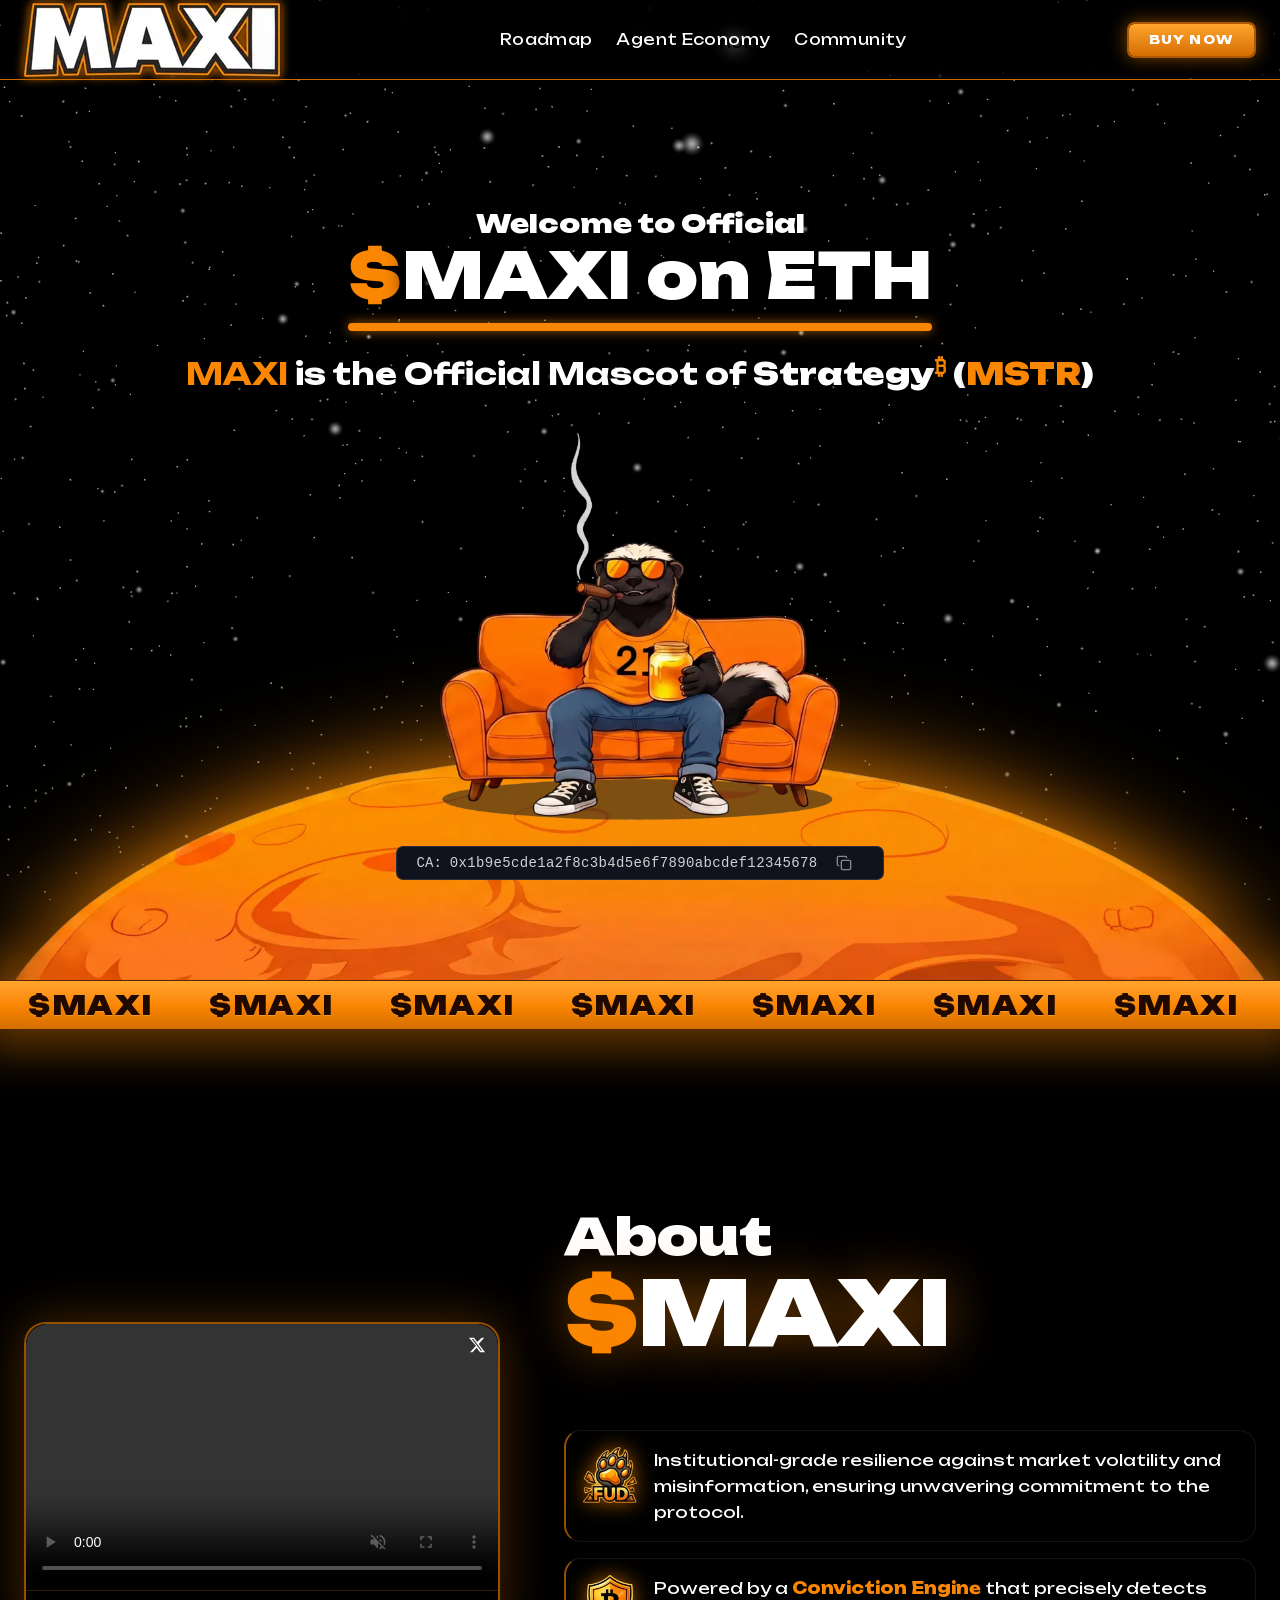
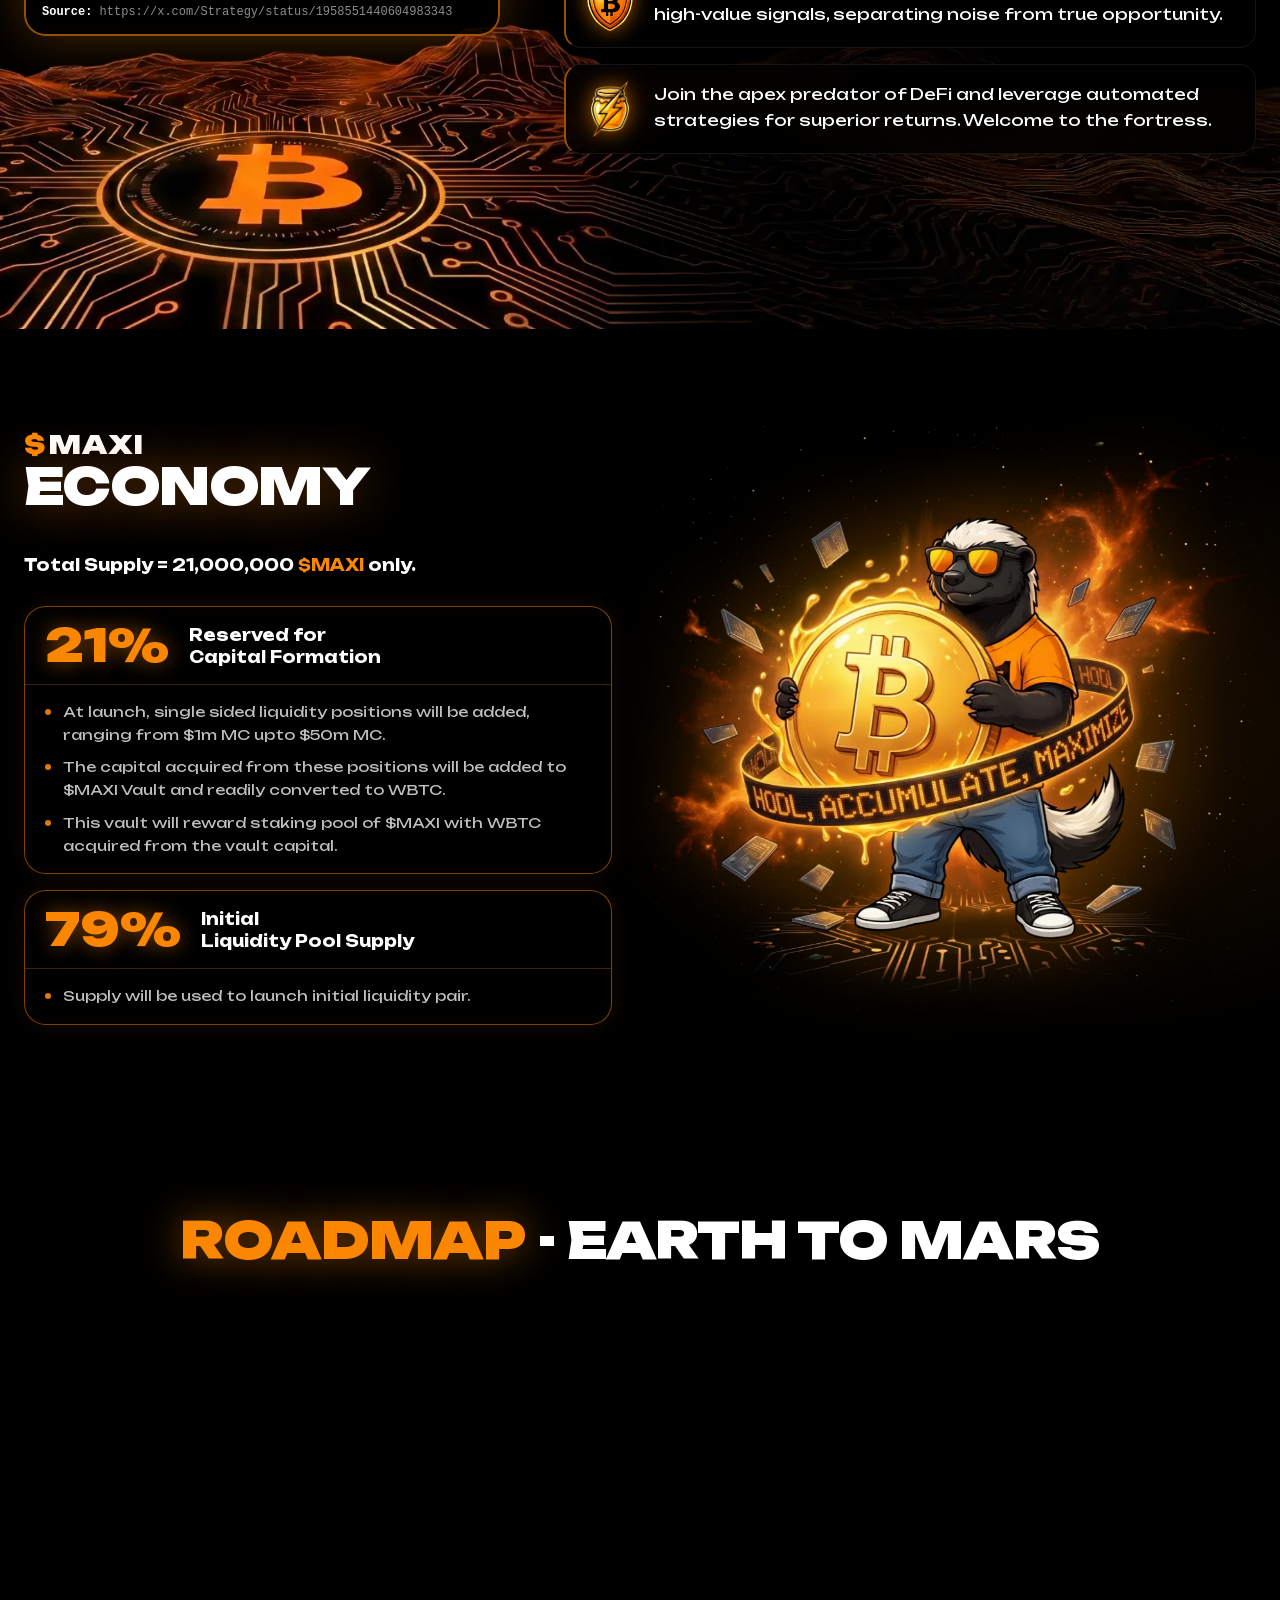
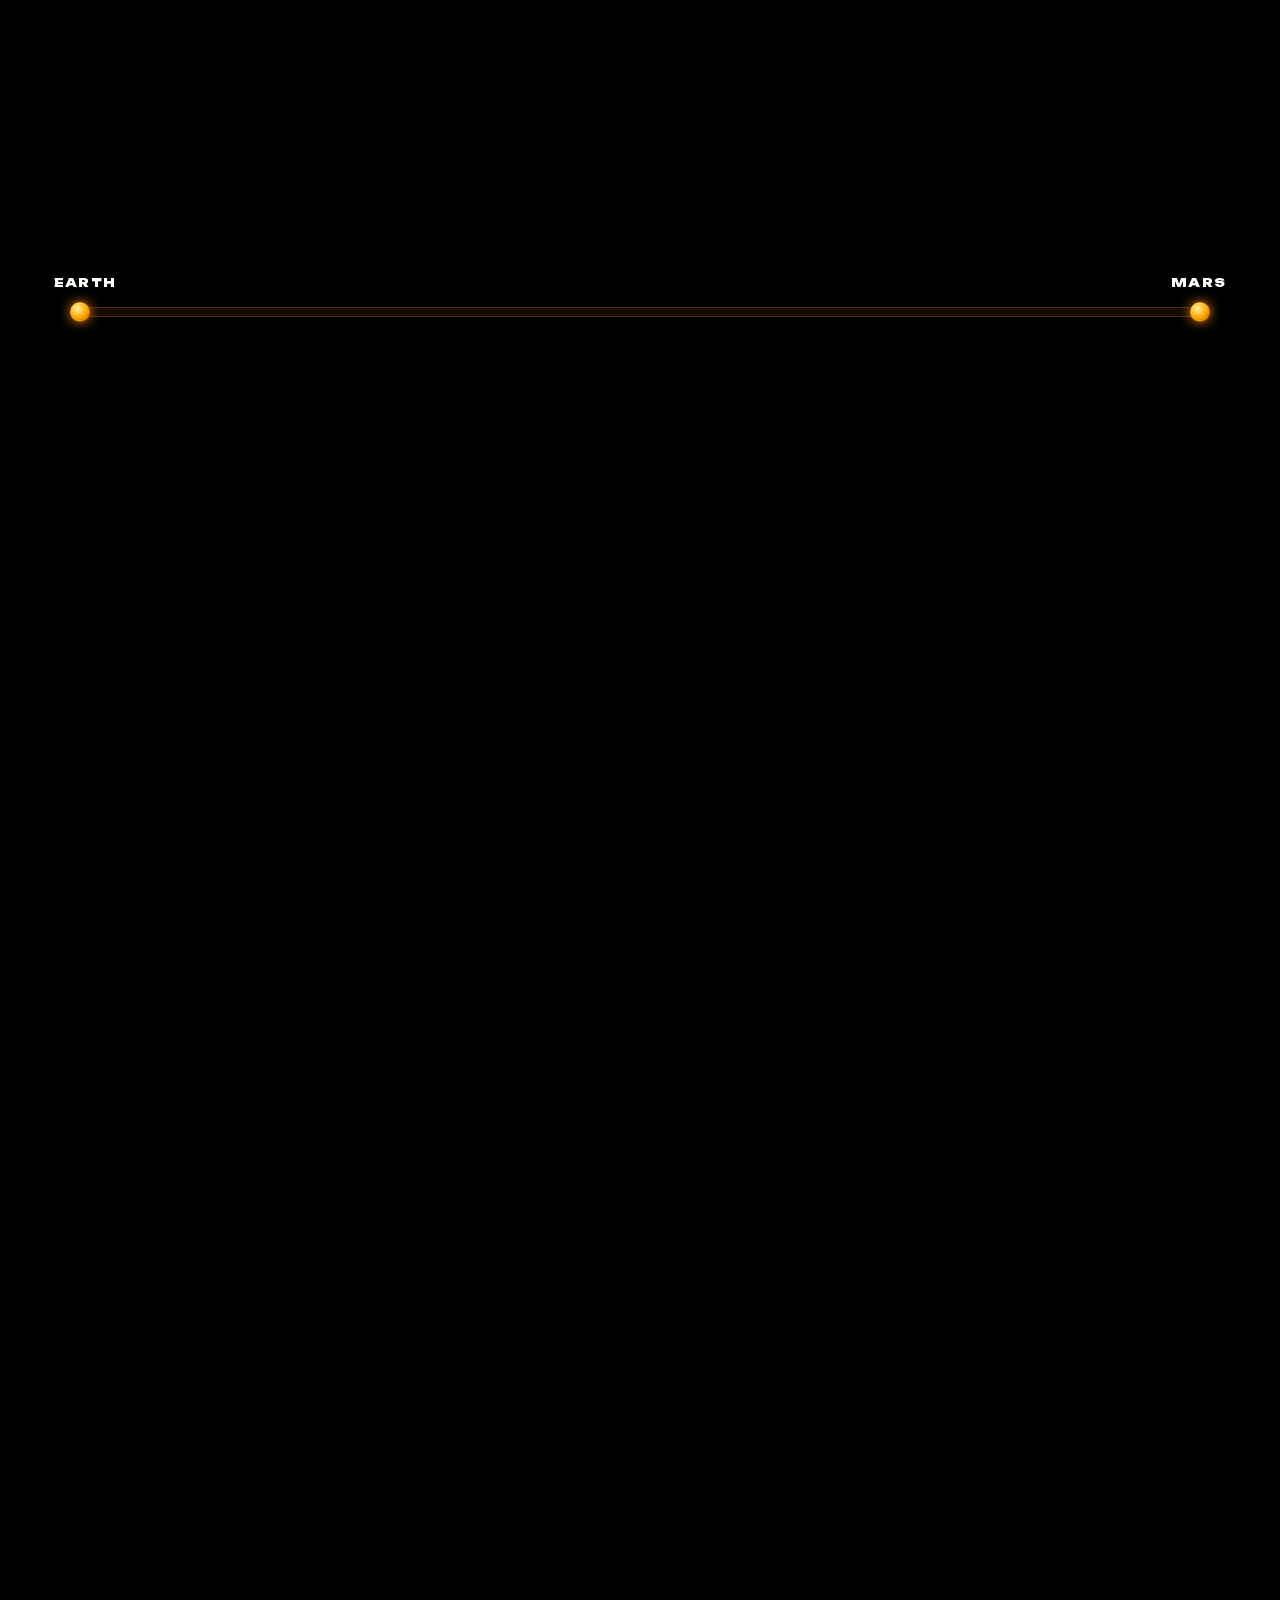
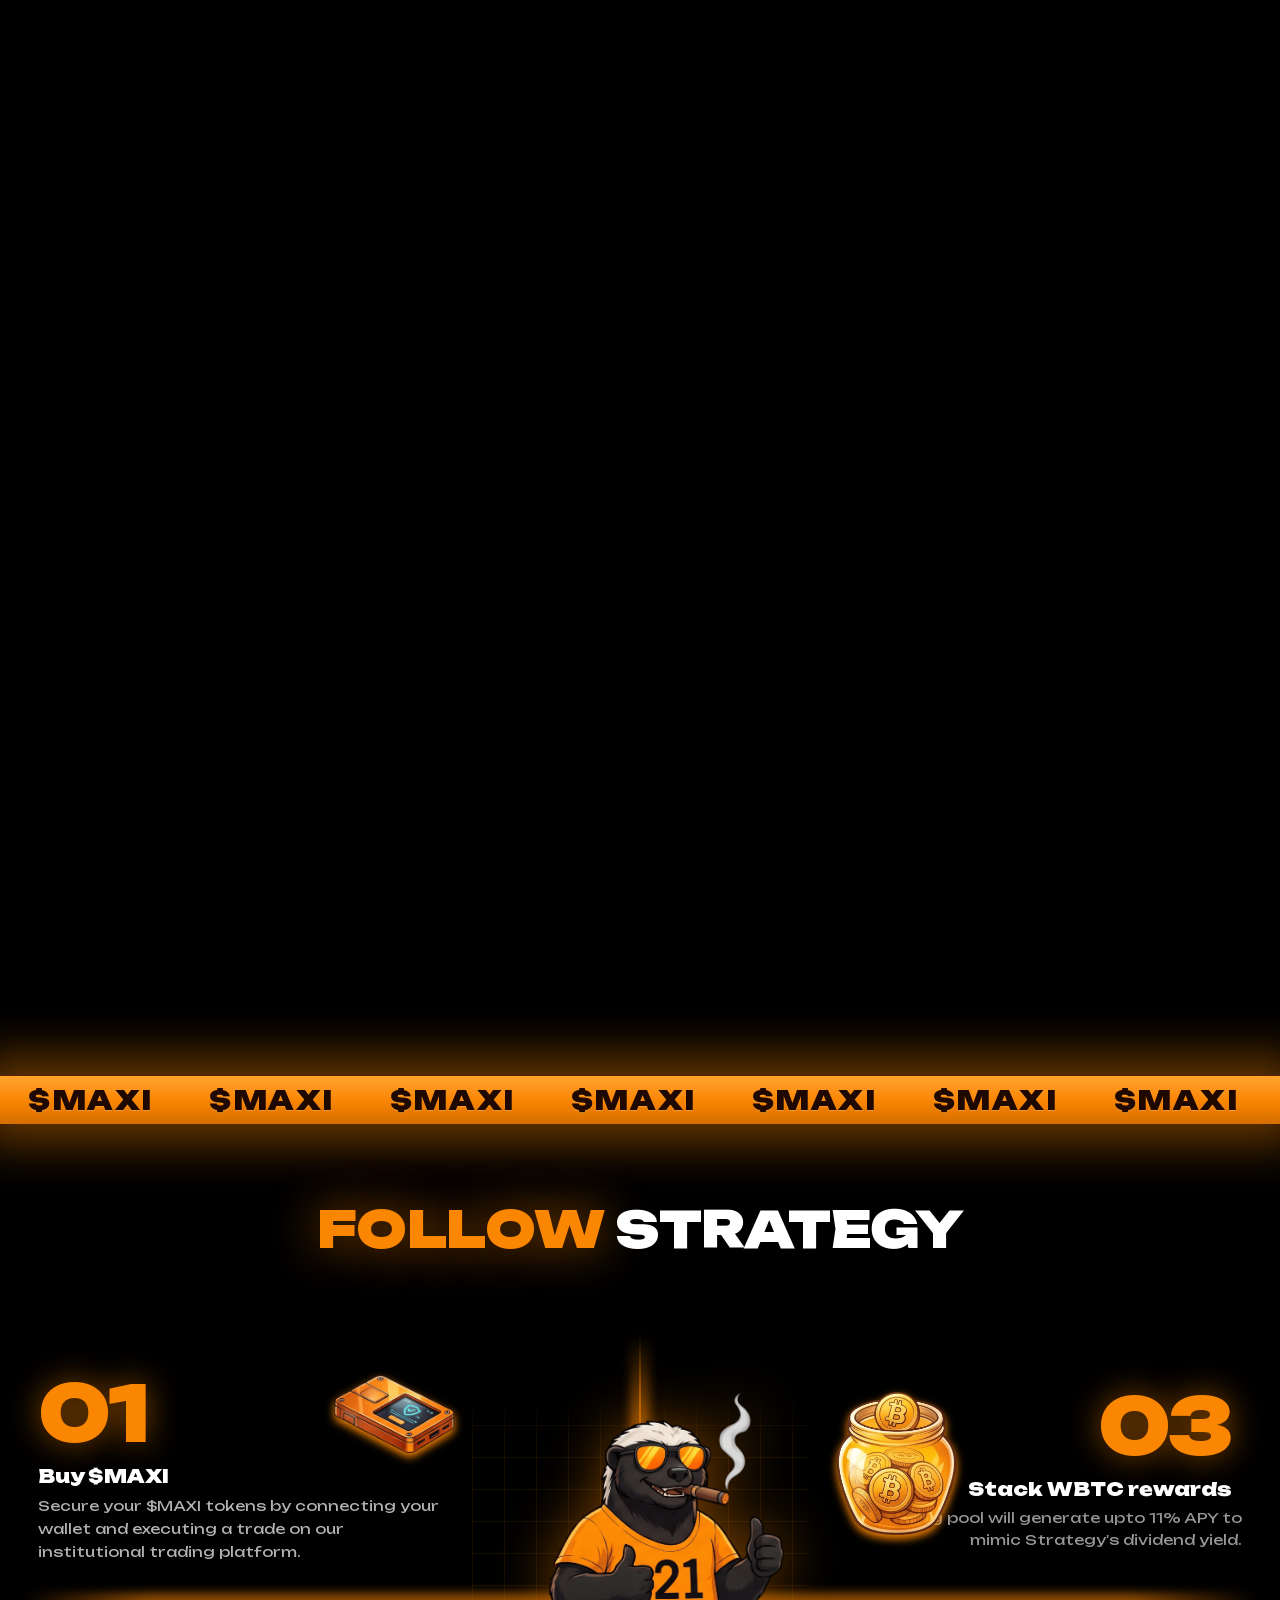
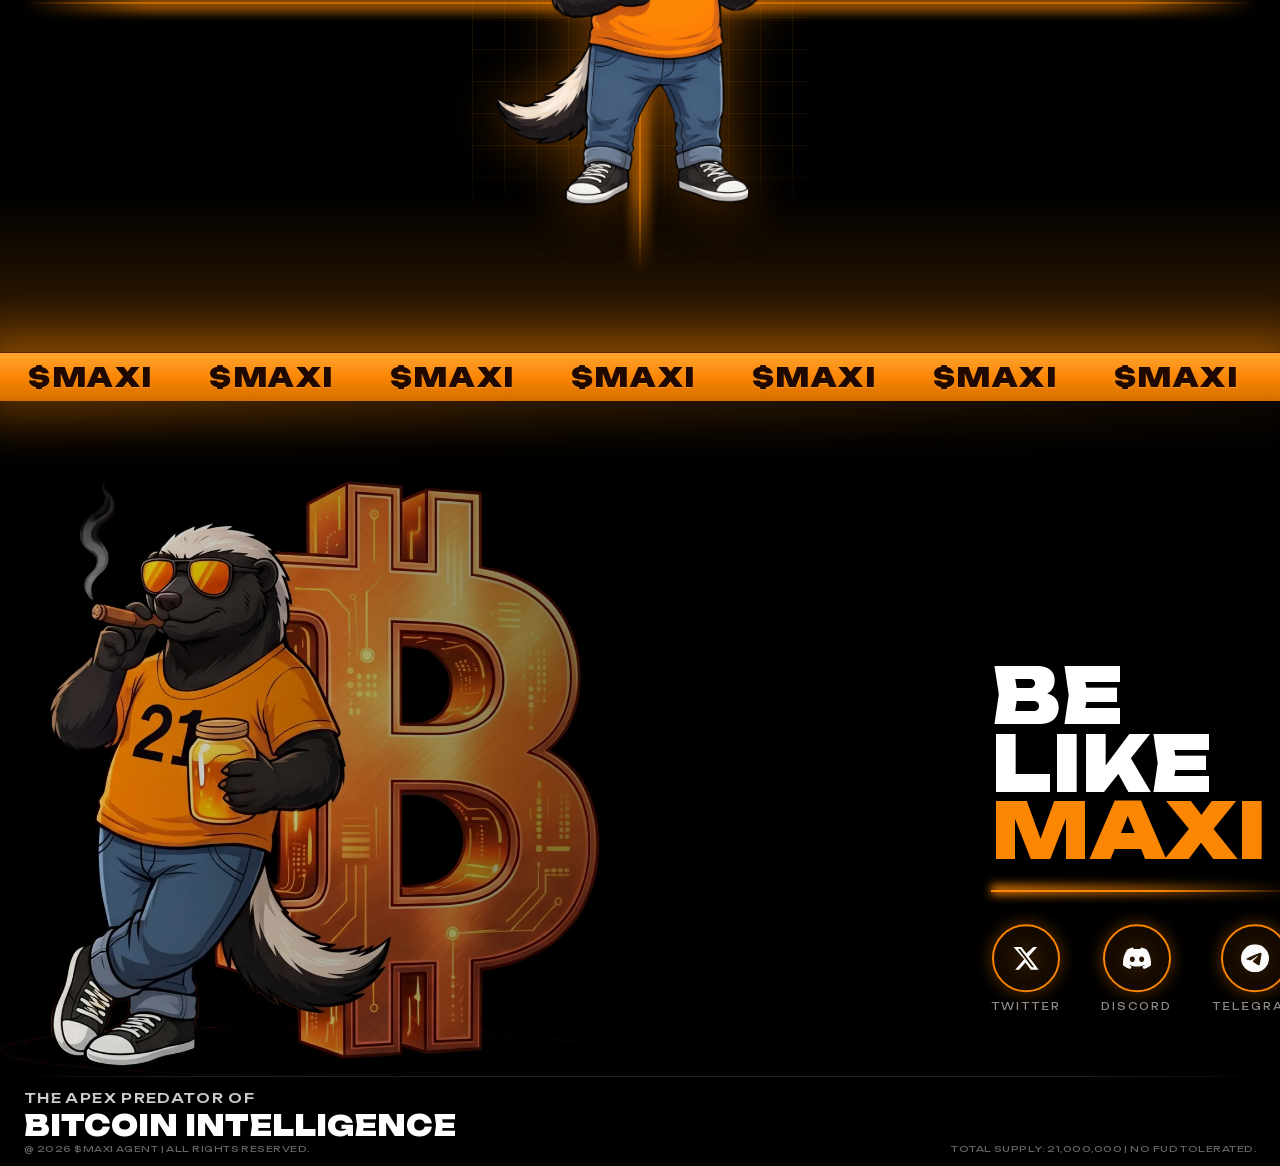
==== commit bd261aab: "first commit" ====
--- a/index.html
+++ b/index.html
@@ -26,7 +26,7 @@
     <meta name="next-size-adjust" content="" />
     <title>MAXI On ETH</title>
     <meta name="description" content="The most laid-back coin in the universe." />
-    <script src="/_next/static/chunks/03~yq9q893hmn.js" noModule=""></script>
+    <!-- <script src="/_next/static/chunks/03~yq9q893hmn.js" noModule=""></script> -->
 </head>
 
 <body class=" bg-space text-white">
@@ -35,19 +35,7 @@
         <!--/$-->
     </div>
     <div class="fixed inset-0 z-0"></div>
-    <header class="bg-space/10 z-50 h-20 backdrop-blur-sm border-b border-primary/80 inset-x-0">
-        <div class="w-full h-full flex items-center justify-between container_layout">
-            <div class="flex items-center"><a class="shrink-0" href="/"><img alt="MAXI" width="256" height="75" decoding="async" data-nimg="1" class="h-auto object-contain select-none pointer-events-none" style="color:transparent;width:auto;height:auto;filter:drop-shadow(0 0 2px rgba(0,0,0,1)) drop-shadow(0 0 5px rgba(251,134,2,0.95))" src="/assets/MAXI_logo.png"/></a></div>
-            <nav
-                class="hidden flex-1 md:flex items-center justify-center gap-6"><a class="font-normal text-[15px] tracking-wide text-white hover:text-white/80 transition-colors duration-200 whitespace-nowrap" style="font-family:inherit;text-shadow:3px 3px 0px #000000" href="#roadmap">Roadmap</a><a class="font-normal text-[15px] tracking-wide text-white hover:text-white/80 transition-colors duration-200 whitespace-nowrap"
-                    style="font-family:inherit;text-shadow:3px 3px 0px #000000" href="#economy">Agent Economy</a><a class="font-normal text-[15px] tracking-wide text-white hover:text-white/80 transition-colors duration-200 whitespace-nowrap" style="font-family:inherit;text-shadow:3px 3px 0px #000000"
-                    href="#community">Community</a></nav>
-                <div class="flex items-center">
-                    <div class="hidden md:block"><a data-slot="button" data-variant="maxi" data-size="default" class="group/button cursor-pointer inline-flex shrink-0 items-center justify-center bg-clip-padding whitespace-nowrap outline-none select-none focus-visible:border-ring focus-visible:ring-3 focus-visible:ring-ring/50 active:not-aria-[haspopup]:translate-y-px disabled:pointer-events-none disabled:opacity-50 aria-invalid:border-destructive aria-invalid:ring-3 aria-invalid:ring-destructive/20 dark:aria-invalid:border-destructive/50 dark:aria-invalid:ring-destructive/40 [&amp;_svg]:pointer-events-none [&amp;_svg]:shrink-0 [&amp;_svg:not([class*=&#x27;size-&#x27;])]:size-4 rounded-sm font-extrabold uppercase tracking-widest text-white border-2 border-brand-700 bg-gradient-to-b from-brand-400 to-brand-600 shadow-[0_0_18px_rgba(251,134,2,0.5)] hover:shadow-[0_0_30px_rgba(251,134,2,0.75)] hover:brightness-110 active:scale-95 transition-all duration-200 gap-1.5 has-data-[icon=inline-end]:pr-2 has-data-[icon=inline-start]:pl-2 font-sans h-9 px-5 text-[12px]"
-                            href="#buy">BUY NOW</a></div>
-                    <div class="md:hidden"><button data-slot="sheet-trigger" data-variant="default" data-size="default" class="group/button cursor-pointer inline-flex shrink-0 items-center justify-center bg-clip-padding text-sm font-medium whitespace-nowrap outline-none select-none focus-visible:border-ring focus-visible:ring-3 focus-visible:ring-ring/50 active:not-aria-[haspopup]:translate-y-px disabled:pointer-events-none disabled:opacity-50 aria-invalid:border-destructive aria-invalid:ring-3 aria-invalid:ring-destructive/20 dark:aria-invalid:border-destructive/50 dark:aria-invalid:ring-destructive/40 [&amp;_svg]:pointer-events-none [&amp;_svg]:shrink-0 [&amp;_svg:not([class*=&#x27;size-&#x27;])]:size-4 [a]:hover:bg-primary/80 h-8 gap-1.5 has-data-[icon=inline-end]:pr-2 has-data-[icon=inline-start]:pl-2 p-2 text-white/80 hover:text-white transition-colors bg-transparent border border-white/20 rounded-md"
-                            aria-label="Open menu" type="button" aria-haspopup="dialog" aria-expanded="false" aria-controls="radix-_R_blb_" data-state="closed"><svg xmlns="http://www.w3.org/2000/svg" width="22" height="22" viewBox="0 0 24 24" fill="none" stroke="currentColor" stroke-width="2" stroke-linecap="round" stroke-linejoin="round" class="lucide lucide-menu" aria-hidden="true"><path d="M4 5h16"></path><path d="M4 12h16"></path><path d="M4 19h16"></path></svg></button></div>
-                </div>
+    
         </div>
     </header>
     <main class="relative">
@@ -69,9 +57,9 @@
                 </div>
                 <div class="absolute bottom-0 left-0 right-0 z-10 flex justify-center pointer-events-none">
                     <div class="relative w-full"><img alt="Maxi mascot" width="1920" height="1080" decoding="async" data-nimg="1" class="absolute bottom-5 md:bottom-10 xl:bottom-40 left-1/2 -translate-x-1/2 w-40 md:w-60 xl:w-100 h-auto object-contain select-none z-1" style="color:transparent"
-                            srcSet="" /><img alt="Maxi globe"
-                            width="1920" height="1080" decoding="async" data-nimg="1" class="w-full h-auto absolute bottom-0 md:-bottom-10 xl:bottom-0 left-0 object-contain select-none drop-shadow-[0px_0px_50px_#f98806]" style="color:transparent" srcSet="/_next/image?url=%2Fassets%2FHeroGlobe.png&amp;w=1920&amp;q=75 1x, /_next/image?url=%2Fassets%2FHeroGlobe.png&amp;w=3840&amp;q=75 2x"
-                            src="/About2.webp" /></div>
+                            /><img alt="Maxi globe"
+                            width="1920" height="1080" decoding="async" data-nimg="1" class="w-full h-auto absolute bottom-0 md:-bottom-10 xl:bottom-0 left-0 object-contain select-none drop-shadow-[0px_0px_50px_#f98806]" style="color:transparent" 
+                            src="/assets/About2.webp" /></div>
                 </div>
                 <div class="hidden mt-4 z-30 absolute bottom-25 xl:flex items-center justify-between gap-2 rounded-sm px-3 xl:px-5 py-0 xl:py-3 bg-muted border backdrop-filter backdrop-blur-md"><span class="text-white/80 max-w-[20ch] sm:max-w-full font-mono text-xs sm:text-sm">CA:</span>
                     <div class="text-white/80 max-w-[20ch] sm:max-w-full font-mono text-xs sm:text-sm tracking-wide truncate select-all ">0x1b9e5cde1a2f8c3b4d5e6f7890abcdef12345678</div><button data-slot="button" data-variant="ghost" data-size="default" class="group/button cursor-pointer inline-flex items-center justify-center rounded-lg border border-transparent bg-clip-padding text-sm font-medium whitespace-nowrap outline-none select-none focus-visible:border-ring focus-visible:ring-3 focus-visible:ring-ring/50 active:not-aria-[haspopup]:translate-y-px disabled:pointer-events-none disabled:opacity-50 aria-invalid:border-destructive aria-invalid:ring-3 aria-invalid:ring-destructive/20 dark:aria-invalid:border-destructive/50 dark:aria-invalid:ring-destructive/40 [&amp;_svg]:pointer-events-none [&amp;_svg]:shrink-0 [&amp;_svg:not([class*=&#x27;size-&#x27;])]:size-4 hover:bg-primary aria-expanded:bg-muted aria-expanded:text-foreground dark:hover:bg-muted/50 h-8 gap-1.5 px-2.5 has-data-[icon=inline-end]:pr-2 has-data-[icon=inline-start]:pl-2 text-white/50 hover:text-white transition-colors shrink-0"
@@ -99,18 +87,18 @@
                 </div>
                 <div class="flex flex-col gap-4">
                     <div class="flex flex-col sm:flex-row items-start gap-4 rounded-xl px-4 py-4 bg-black/80 border-l-2 border-l-brand-500/60 border border-white/8 backdrop-blur-md">
-                        <div class="shrink-0 w-14 h-14 relative"><img alt="About 1" loading="lazy" width="200" height="200" decoding="async" data-nimg="1" class="w-full h-full object-contain" style="color:transparent;filter:drop-shadow(0 0 10px rgba(251,134,2,0.65))" srcSet=""
+                        <div class="shrink-0 w-14 h-14 relative"><img alt="About 1" loading="lazy" width="200" height="200" decoding="async" data-nimg="1" class="w-full h-full object-contain" style="color:transparent;filter:drop-shadow(0 0 10px rgba(251,134,2,0.65))" srcSet="/assets/About1.png"
                                 src="/assets/About1.png" /></div>
                         <p class="text-white leading-relaxed text-sm lg:text-base" style="text-shadow:0 1px 4px rgba(0,0,0,0.9)">Institutional-grade resilience against market volatility and misinformation, ensuring unwavering commitment to the protocol.</p>
                     </div>
                     <div class="flex flex-col sm:flex-row items-start gap-4 rounded-xl px-4 py-4 bg-black/80 border-l-2 border-l-brand-500/60 border border-white/8 backdrop-blur-md">
                         <div class="shrink-0 w-14 h-14 relative"><img alt="About 2" loading="lazy" width="200" height="200" decoding="async" data-nimg="1" class="w-full h-full object-contain" style="color:transparent;filter:drop-shadow(0 0 10px rgba(251,134,2,0.65))" srcSet=""
-                                src="About2.webp" /></div>
+                                src="/assets/About2.webp" /></div>
                         <p class="text-white leading-relaxed text-sm lg:text-base" style="text-shadow:0 1px 4px rgba(0,0,0,0.9)"><span>Powered by a <strong class="text-brand-500 font-extrabold">Conviction Engine</strong></span><span> that precisely detects high-value signals, separating noise from true opportunity.</span></p>
                     </div>
                     <div class="flex flex-col sm:flex-row items-start gap-4 rounded-xl px-4 py-4 bg-black/80 border-l-2 border-l-brand-500/60 border border-white/8 backdrop-blur-md">
                         <div class="shrink-0 w-14 h-14 relative"><img alt="About 3" loading="lazy" width="200" height="200" decoding="async" data-nimg="1" class="w-full h-full object-contain" style="color:transparent;filter:drop-shadow(0 0 10px rgba(251,134,2,0.65))" srcSet=""
-                                src="About3.webp" /></div>
+                                src="/assets/About3.webp" /></div>
                         <p class="text-white leading-relaxed text-sm lg:text-base" style="text-shadow:0 1px 4px rgba(0,0,0,0.9)">Join the apex predator of DeFi and leverage automated strategies for superior returns. Welcome to the fortress.</p>
                     </div>
                 </div>
--- a/_next/static/chunks/01jx1wk8m.qo6.css
+++ b/_next/static/chunks/01jx1wk8m.qo6.css
@@ -4,7 +4,7 @@
     font-weight: 200;
     font-display: swap;
     src: url(../media/d0d9446e69c4847e-s.10blc4._e8owh.woff2)format("woff2");
-    unicode-range: U+460-52F, U+1C80-1C8A, U+20B4, U+2DE0-2DFF, U+A640-A69F, U+FE2E-FE2F
+    unicode-range: U+460-52F,U+1C80-1C8A,U+20B4,U+2DE0-2DFF,U+A640-A69F,U+FE2E-FE2F
 }
 
 @font-face {
@@ -13,7 +13,7 @@
     font-weight: 200;
     font-display: swap;
     src: url(../media/4e1c87b7aa9e2f2f-s.12gpghvmuotht.woff2)format("woff2");
-    unicode-range: U+301, U+400-45F, U+490-491, U+4B0-4B1, U+2116
+    unicode-range: U+301,U+400-45F,U+490-491,U+4B0-4B1,U+2116
 }
 
 @font-face {
@@ -22,7 +22,7 @@
     font-weight: 200;
     font-display: swap;
     src: url(../media/3fd967fc5374d70a-s.17n1p.kggnicm.woff2)format("woff2");
-    unicode-range: U+102-103, U+110-111, U+128-129, U+168-169, U+1A0-1A1, U+1AF-1B0, U+300-301, U+303-304, U+308-309, U+323, U+329, U+1EA0-1EF9, U+20AB
+    unicode-range: U+102-103,U+110-111,U+128-129,U+168-169,U+1A0-1A1,U+1AF-1B0,U+300-301,U+303-304,U+308-309,U+323,U+329,U+1EA0-1EF9,U+20AB
 }
 
 @font-face {
@@ -31,7 +31,7 @@
     font-weight: 200;
     font-display: swap;
     src: url(../media/dd14639a62c56cb2-s.06a7f.f9wwf6c.woff2)format("woff2");
-    unicode-range: U+100-2BA, U+2BD-2C5, U+2C7-2CC, U+2CE-2D7, U+2DD-2FF, U+304, U+308, U+329, U+1D00-1DBF, U+1E00-1E9F, U+1EF2-1EFF, U+2020, U+20A0-20AB, U+20AD-20C0, U+2113, U+2C60-2C7F, U+A720-A7FF
+    unicode-range: U+100-2BA,U+2BD-2C5,U+2C7-2CC,U+2CE-2D7,U+2DD-2FF,U+304,U+308,U+329,U+1D00-1DBF,U+1E00-1E9F,U+1EF2-1EFF,U+2020,U+20A0-20AB,U+20AD-20C0,U+2113,U+2C60-2C7F,U+A720-A7FF
 }
 
 @font-face {
@@ -40,7 +40,7 @@
     font-weight: 200;
     font-display: swap;
     src: url(../media/b59689b1142d37ce-s.p.0f8~qglggluhl.woff2)format("woff2");
-    unicode-range: U+??, U+131, U+152-153, U+2BB-2BC, U+2C6, U+2DA, U+2DC, U+304, U+308, U+329, U+2000-206F, U+20AC, U+2122, U+2191, U+2193, U+2212, U+2215, U+FEFF, U+FFFD
+    unicode-range: U+??,U+131,U+152-153,U+2BB-2BC,U+2C6,U+2DA,U+2DC,U+304,U+308,U+329,U+2000-206F,U+20AC,U+2122,U+2191,U+2193,U+2212,U+2215,U+FEFF,U+FFFD
 }
 
 @font-face {
@@ -49,7 +49,7 @@
     font-weight: 300;
     font-display: swap;
     src: url(../media/d0d9446e69c4847e-s.10blc4._e8owh.woff2)format("woff2");
-    unicode-range: U+460-52F, U+1C80-1C8A, U+20B4, U+2DE0-2DFF, U+A640-A69F, U+FE2E-FE2F
+    unicode-range: U+460-52F,U+1C80-1C8A,U+20B4,U+2DE0-2DFF,U+A640-A69F,U+FE2E-FE2F
 }
 
 @font-face {
@@ -58,7 +58,7 @@
     font-weight: 300;
     font-display: swap;
     src: url(../media/4e1c87b7aa9e2f2f-s.12gpghvmuotht.woff2)format("woff2");
-    unicode-range: U+301, U+400-45F, U+490-491, U+4B0-4B1, U+2116
+    unicode-range: U+301,U+400-45F,U+490-491,U+4B0-4B1,U+2116
 }
 
 @font-face {
@@ -67,7 +67,7 @@
     font-weight: 300;
     font-display: swap;
     src: url(../media/3fd967fc5374d70a-s.17n1p.kggnicm.woff2)format("woff2");
-    unicode-range: U+102-103, U+110-111, U+128-129, U+168-169, U+1A0-1A1, U+1AF-1B0, U+300-301, U+303-304, U+308-309, U+323, U+329, U+1EA0-1EF9, U+20AB
+    unicode-range: U+102-103,U+110-111,U+128-129,U+168-169,U+1A0-1A1,U+1AF-1B0,U+300-301,U+303-304,U+308-309,U+323,U+329,U+1EA0-1EF9,U+20AB
 }
 
 @font-face {
@@ -76,7 +76,7 @@
     font-weight: 300;
     font-display: swap;
     src: url(../media/dd14639a62c56cb2-s.06a7f.f9wwf6c.woff2)format("woff2");
-    unicode-range: U+100-2BA, U+2BD-2C5, U+2C7-2CC, U+2CE-2D7, U+2DD-2FF, U+304, U+308, U+329, U+1D00-1DBF, U+1E00-1E9F, U+1EF2-1EFF, U+2020, U+20A0-20AB, U+20AD-20C0, U+2113, U+2C60-2C7F, U+A720-A7FF
+    unicode-range: U+100-2BA,U+2BD-2C5,U+2C7-2CC,U+2CE-2D7,U+2DD-2FF,U+304,U+308,U+329,U+1D00-1DBF,U+1E00-1E9F,U+1EF2-1EFF,U+2020,U+20A0-20AB,U+20AD-20C0,U+2113,U+2C60-2C7F,U+A720-A7FF
 }
 
 @font-face {
@@ -85,7 +85,7 @@
     font-weight: 300;
     font-display: swap;
     src: url(../media/b59689b1142d37ce-s.p.0f8~qglggluhl.woff2)format("woff2");
-    unicode-range: U+??, U+131, U+152-153, U+2BB-2BC, U+2C6, U+2DA, U+2DC, U+304, U+308, U+329, U+2000-206F, U+20AC, U+2122, U+2191, U+2193, U+2212, U+2215, U+FEFF, U+FFFD
+    unicode-range: U+??,U+131,U+152-153,U+2BB-2BC,U+2C6,U+2DA,U+2DC,U+304,U+308,U+329,U+2000-206F,U+20AC,U+2122,U+2191,U+2193,U+2212,U+2215,U+FEFF,U+FFFD
 }
 
 @font-face {
@@ -94,7 +94,7 @@
     font-weight: 400;
     font-display: swap;
     src: url(../media/d0d9446e69c4847e-s.10blc4._e8owh.woff2)format("woff2");
-    unicode-range: U+460-52F, U+1C80-1C8A, U+20B4, U+2DE0-2DFF, U+A640-A69F, U+FE2E-FE2F
+    unicode-range: U+460-52F,U+1C80-1C8A,U+20B4,U+2DE0-2DFF,U+A640-A69F,U+FE2E-FE2F
 }
 
 @font-face {
@@ -103,7 +103,7 @@
     font-weight: 400;
     font-display: swap;
     src: url(../media/4e1c87b7aa9e2f2f-s.12gpghvmuotht.woff2)format("woff2");
-    unicode-range: U+301, U+400-45F, U+490-491, U+4B0-4B1, U+2116
+    unicode-range: U+301,U+400-45F,U+490-491,U+4B0-4B1,U+2116
 }
 
 @font-face {
@@ -112,7 +112,7 @@
     font-weight: 400;
     font-display: swap;
     src: url(../media/3fd967fc5374d70a-s.17n1p.kggnicm.woff2)format("woff2");
-    unicode-range: U+102-103, U+110-111, U+128-129, U+168-169, U+1A0-1A1, U+1AF-1B0, U+300-301, U+303-304, U+308-309, U+323, U+329, U+1EA0-1EF9, U+20AB
+    unicode-range: U+102-103,U+110-111,U+128-129,U+168-169,U+1A0-1A1,U+1AF-1B0,U+300-301,U+303-304,U+308-309,U+323,U+329,U+1EA0-1EF9,U+20AB
 }
 
 @font-face {
@@ -121,7 +121,7 @@
     font-weight: 400;
     font-display: swap;
     src: url(../media/dd14639a62c56cb2-s.06a7f.f9wwf6c.woff2)format("woff2");
-    unicode-range: U+100-2BA, U+2BD-2C5, U+2C7-2CC, U+2CE-2D7, U+2DD-2FF, U+304, U+308, U+329, U+1D00-1DBF, U+1E00-1E9F, U+1EF2-1EFF, U+2020, U+20A0-20AB, U+20AD-20C0, U+2113, U+2C60-2C7F, U+A720-A7FF
+    unicode-range: U+100-2BA,U+2BD-2C5,U+2C7-2CC,U+2CE-2D7,U+2DD-2FF,U+304,U+308,U+329,U+1D00-1DBF,U+1E00-1E9F,U+1EF2-1EFF,U+2020,U+20A0-20AB,U+20AD-20C0,U+2113,U+2C60-2C7F,U+A720-A7FF
 }
 
 @font-face {
@@ -130,7 +130,7 @@
     font-weight: 400;
     font-display: swap;
     src: url(../media/b59689b1142d37ce-s.p.0f8~qglggluhl.woff2)format("woff2");
-    unicode-range: U+??, U+131, U+152-153, U+2BB-2BC, U+2C6, U+2DA, U+2DC, U+304, U+308, U+329, U+2000-206F, U+20AC, U+2122, U+2191, U+2193, U+2212, U+2215, U+FEFF, U+FFFD
+    unicode-range: U+??,U+131,U+152-153,U+2BB-2BC,U+2C6,U+2DA,U+2DC,U+304,U+308,U+329,U+2000-206F,U+20AC,U+2122,U+2191,U+2193,U+2212,U+2215,U+FEFF,U+FFFD
 }
 
 @font-face {
@@ -139,7 +139,7 @@
     font-weight: 500;
     font-display: swap;
     src: url(../media/d0d9446e69c4847e-s.10blc4._e8owh.woff2)format("woff2");
-    unicode-range: U+460-52F, U+1C80-1C8A, U+20B4, U+2DE0-2DFF, U+A640-A69F, U+FE2E-FE2F
+    unicode-range: U+460-52F,U+1C80-1C8A,U+20B4,U+2DE0-2DFF,U+A640-A69F,U+FE2E-FE2F
 }
 
 @font-face {
@@ -148,7 +148,7 @@
     font-weight: 500;
     font-display: swap;
     src: url(../media/4e1c87b7aa9e2f2f-s.12gpghvmuotht.woff2)format("woff2");
-    unicode-range: U+301, U+400-45F, U+490-491, U+4B0-4B1, U+2116
+    unicode-range: U+301,U+400-45F,U+490-491,U+4B0-4B1,U+2116
 }
 
 @font-face {
@@ -157,7 +157,7 @@
     font-weight: 500;
     font-display: swap;
     src: url(../media/3fd967fc5374d70a-s.17n1p.kggnicm.woff2)format("woff2");
-    unicode-range: U+102-103, U+110-111, U+128-129, U+168-169, U+1A0-1A1, U+1AF-1B0, U+300-301, U+303-304, U+308-309, U+323, U+329, U+1EA0-1EF9, U+20AB
+    unicode-range: U+102-103,U+110-111,U+128-129,U+168-169,U+1A0-1A1,U+1AF-1B0,U+300-301,U+303-304,U+308-309,U+323,U+329,U+1EA0-1EF9,U+20AB
 }
 
 @font-face {
@@ -166,7 +166,7 @@
     font-weight: 500;
     font-display: swap;
     src: url(../media/dd14639a62c56cb2-s.06a7f.f9wwf6c.woff2)format("woff2");
-    unicode-range: U+100-2BA, U+2BD-2C5, U+2C7-2CC, U+2CE-2D7, U+2DD-2FF, U+304, U+308, U+329, U+1D00-1DBF, U+1E00-1E9F, U+1EF2-1EFF, U+2020, U+20A0-20AB, U+20AD-20C0, U+2113, U+2C60-2C7F, U+A720-A7FF
+    unicode-range: U+100-2BA,U+2BD-2C5,U+2C7-2CC,U+2CE-2D7,U+2DD-2FF,U+304,U+308,U+329,U+1D00-1DBF,U+1E00-1E9F,U+1EF2-1EFF,U+2020,U+20A0-20AB,U+20AD-20C0,U+2113,U+2C60-2C7F,U+A720-A7FF
 }
 
 @font-face {
@@ -175,7 +175,7 @@
     font-weight: 500;
     font-display: swap;
     src: url(../media/b59689b1142d37ce-s.p.0f8~qglggluhl.woff2)format("woff2");
-    unicode-range: U+??, U+131, U+152-153, U+2BB-2BC, U+2C6, U+2DA, U+2DC, U+304, U+308, U+329, U+2000-206F, U+20AC, U+2122, U+2191, U+2193, U+2212, U+2215, U+FEFF, U+FFFD
+    unicode-range: U+??,U+131,U+152-153,U+2BB-2BC,U+2C6,U+2DA,U+2DC,U+304,U+308,U+329,U+2000-206F,U+20AC,U+2122,U+2191,U+2193,U+2212,U+2215,U+FEFF,U+FFFD
 }
 
 @font-face {
@@ -184,7 +184,7 @@
     font-weight: 600;
     font-display: swap;
     src: url(../media/d0d9446e69c4847e-s.10blc4._e8owh.woff2)format("woff2");
-    unicode-range: U+460-52F, U+1C80-1C8A, U+20B4, U+2DE0-2DFF, U+A640-A69F, U+FE2E-FE2F
+    unicode-range: U+460-52F,U+1C80-1C8A,U+20B4,U+2DE0-2DFF,U+A640-A69F,U+FE2E-FE2F
 }
 
 @font-face {
@@ -193,7 +193,7 @@
     font-weight: 600;
     font-display: swap;
     src: url(../media/4e1c87b7aa9e2f2f-s.12gpghvmuotht.woff2)format("woff2");
-    unicode-range: U+301, U+400-45F, U+490-491, U+4B0-4B1, U+2116
+    unicode-range: U+301,U+400-45F,U+490-491,U+4B0-4B1,U+2116
 }
 
 @font-face {
@@ -202,7 +202,7 @@
     font-weight: 600;
     font-display: swap;
     src: url(../media/3fd967fc5374d70a-s.17n1p.kggnicm.woff2)format("woff2");
-    unicode-range: U+102-103, U+110-111, U+128-129, U+168-169, U+1A0-1A1, U+1AF-1B0, U+300-301, U+303-304, U+308-309, U+323, U+329, U+1EA0-1EF9, U+20AB
+    unicode-range: U+102-103,U+110-111,U+128-129,U+168-169,U+1A0-1A1,U+1AF-1B0,U+300-301,U+303-304,U+308-309,U+323,U+329,U+1EA0-1EF9,U+20AB
 }
 
 @font-face {
@@ -211,7 +211,7 @@
     font-weight: 600;
     font-display: swap;
     src: url(../media/dd14639a62c56cb2-s.06a7f.f9wwf6c.woff2)format("woff2");
-    unicode-range: U+100-2BA, U+2BD-2C5, U+2C7-2CC, U+2CE-2D7, U+2DD-2FF, U+304, U+308, U+329, U+1D00-1DBF, U+1E00-1E9F, U+1EF2-1EFF, U+2020, U+20A0-20AB, U+20AD-20C0, U+2113, U+2C60-2C7F, U+A720-A7FF
+    unicode-range: U+100-2BA,U+2BD-2C5,U+2C7-2CC,U+2CE-2D7,U+2DD-2FF,U+304,U+308,U+329,U+1D00-1DBF,U+1E00-1E9F,U+1EF2-1EFF,U+2020,U+20A0-20AB,U+20AD-20C0,U+2113,U+2C60-2C7F,U+A720-A7FF
 }
 
 @font-face {
@@ -220,7 +220,7 @@
     font-weight: 600;
     font-display: swap;
     src: url(../media/b59689b1142d37ce-s.p.0f8~qglggluhl.woff2)format("woff2");
-    unicode-range: U+??, U+131, U+152-153, U+2BB-2BC, U+2C6, U+2DA, U+2DC, U+304, U+308, U+329, U+2000-206F, U+20AC, U+2122, U+2191, U+2193, U+2212, U+2215, U+FEFF, U+FFFD
+    unicode-range: U+??,U+131,U+152-153,U+2BB-2BC,U+2C6,U+2DA,U+2DC,U+304,U+308,U+329,U+2000-206F,U+20AC,U+2122,U+2191,U+2193,U+2212,U+2215,U+FEFF,U+FFFD
 }
 
 @font-face {
@@ -229,7 +229,7 @@
     font-weight: 700;
     font-display: swap;
     src: url(../media/d0d9446e69c4847e-s.10blc4._e8owh.woff2)format("woff2");
-    unicode-range: U+460-52F, U+1C80-1C8A, U+20B4, U+2DE0-2DFF, U+A640-A69F, U+FE2E-FE2F
+    unicode-range: U+460-52F,U+1C80-1C8A,U+20B4,U+2DE0-2DFF,U+A640-A69F,U+FE2E-FE2F
 }
 
 @font-face {
@@ -238,7 +238,7 @@
     font-weight: 700;
     font-display: swap;
     src: url(../media/4e1c87b7aa9e2f2f-s.12gpghvmuotht.woff2)format("woff2");
-    unicode-range: U+301, U+400-45F, U+490-491, U+4B0-4B1, U+2116
+    unicode-range: U+301,U+400-45F,U+490-491,U+4B0-4B1,U+2116
 }
 
 @font-face {
@@ -247,7 +247,7 @@
     font-weight: 700;
     font-display: swap;
     src: url(../media/3fd967fc5374d70a-s.17n1p.kggnicm.woff2)format("woff2");
-    unicode-range: U+102-103, U+110-111, U+128-129, U+168-169, U+1A0-1A1, U+1AF-1B0, U+300-301, U+303-304, U+308-309, U+323, U+329, U+1EA0-1EF9, U+20AB
+    unicode-range: U+102-103,U+110-111,U+128-129,U+168-169,U+1A0-1A1,U+1AF-1B0,U+300-301,U+303-304,U+308-309,U+323,U+329,U+1EA0-1EF9,U+20AB
 }
 
 @font-face {
@@ -256,7 +256,7 @@
     font-weight: 700;
     font-display: swap;
     src: url(../media/dd14639a62c56cb2-s.06a7f.f9wwf6c.woff2)format("woff2");
-    unicode-range: U+100-2BA, U+2BD-2C5, U+2C7-2CC, U+2CE-2D7, U+2DD-2FF, U+304, U+308, U+329, U+1D00-1DBF, U+1E00-1E9F, U+1EF2-1EFF, U+2020, U+20A0-20AB, U+20AD-20C0, U+2113, U+2C60-2C7F, U+A720-A7FF
+    unicode-range: U+100-2BA,U+2BD-2C5,U+2C7-2CC,U+2CE-2D7,U+2DD-2FF,U+304,U+308,U+329,U+1D00-1DBF,U+1E00-1E9F,U+1EF2-1EFF,U+2020,U+20A0-20AB,U+20AD-20C0,U+2113,U+2C60-2C7F,U+A720-A7FF
 }
 
 @font-face {
@@ -265,7 +265,7 @@
     font-weight: 700;
     font-display: swap;
     src: url(../media/b59689b1142d37ce-s.p.0f8~qglggluhl.woff2)format("woff2");
-    unicode-range: U+??, U+131, U+152-153, U+2BB-2BC, U+2C6, U+2DA, U+2DC, U+304, U+308, U+329, U+2000-206F, U+20AC, U+2122, U+2191, U+2193, U+2212, U+2215, U+FEFF, U+FFFD
+    unicode-range: U+??,U+131,U+152-153,U+2BB-2BC,U+2C6,U+2DA,U+2DC,U+304,U+308,U+329,U+2000-206F,U+20AC,U+2122,U+2191,U+2193,U+2212,U+2215,U+FEFF,U+FFFD
 }
 
 @font-face {
@@ -274,7 +274,7 @@
     font-weight: 800;
     font-display: swap;
     src: url(../media/d0d9446e69c4847e-s.10blc4._e8owh.woff2)format("woff2");
-    unicode-range: U+460-52F, U+1C80-1C8A, U+20B4, U+2DE0-2DFF, U+A640-A69F, U+FE2E-FE2F
+    unicode-range: U+460-52F,U+1C80-1C8A,U+20B4,U+2DE0-2DFF,U+A640-A69F,U+FE2E-FE2F
 }
 
 @font-face {
@@ -283,7 +283,7 @@
     font-weight: 800;
     font-display: swap;
     src: url(../media/4e1c87b7aa9e2f2f-s.12gpghvmuotht.woff2)format("woff2");
-    unicode-range: U+301, U+400-45F, U+490-491, U+4B0-4B1, U+2116
+    unicode-range: U+301,U+400-45F,U+490-491,U+4B0-4B1,U+2116
 }
 
 @font-face {
@@ -292,7 +292,7 @@
     font-weight: 800;
     font-display: swap;
     src: url(../media/3fd967fc5374d70a-s.17n1p.kggnicm.woff2)format("woff2");
-    unicode-range: U+102-103, U+110-111, U+128-129, U+168-169, U+1A0-1A1, U+1AF-1B0, U+300-301, U+303-304, U+308-309, U+323, U+329, U+1EA0-1EF9, U+20AB
+    unicode-range: U+102-103,U+110-111,U+128-129,U+168-169,U+1A0-1A1,U+1AF-1B0,U+300-301,U+303-304,U+308-309,U+323,U+329,U+1EA0-1EF9,U+20AB
 }
 
 @font-face {
@@ -301,7 +301,7 @@
     font-weight: 800;
     font-display: swap;
     src: url(../media/dd14639a62c56cb2-s.06a7f.f9wwf6c.woff2)format("woff2");
-    unicode-range: U+100-2BA, U+2BD-2C5, U+2C7-2CC, U+2CE-2D7, U+2DD-2FF, U+304, U+308, U+329, U+1D00-1DBF, U+1E00-1E9F, U+1EF2-1EFF, U+2020, U+20A0-20AB, U+20AD-20C0, U+2113, U+2C60-2C7F, U+A720-A7FF
+    unicode-range: U+100-2BA,U+2BD-2C5,U+2C7-2CC,U+2CE-2D7,U+2DD-2FF,U+304,U+308,U+329,U+1D00-1DBF,U+1E00-1E9F,U+1EF2-1EFF,U+2020,U+20A0-20AB,U+20AD-20C0,U+2113,U+2C60-2C7F,U+A720-A7FF
 }
 
 @font-face {
@@ -310,7 +310,7 @@
     font-weight: 800;
     font-display: swap;
     src: url(../media/b59689b1142d37ce-s.p.0f8~qglggluhl.woff2)format("woff2");
-    unicode-range: U+??, U+131, U+152-153, U+2BB-2BC, U+2C6, U+2DA, U+2DC, U+304, U+308, U+329, U+2000-206F, U+20AC, U+2122, U+2191, U+2193, U+2212, U+2215, U+FEFF, U+FFFD
+    unicode-range: U+??,U+131,U+152-153,U+2BB-2BC,U+2C6,U+2DA,U+2DC,U+304,U+308,U+329,U+2000-206F,U+20AC,U+2122,U+2191,U+2193,U+2212,U+2215,U+FEFF,U+FFFD
 }
 
 @font-face {
@@ -319,7 +319,7 @@
     font-weight: 900;
     font-display: swap;
     src: url(../media/d0d9446e69c4847e-s.10blc4._e8owh.woff2)format("woff2");
-    unicode-range: U+460-52F, U+1C80-1C8A, U+20B4, U+2DE0-2DFF, U+A640-A69F, U+FE2E-FE2F
+    unicode-range: U+460-52F,U+1C80-1C8A,U+20B4,U+2DE0-2DFF,U+A640-A69F,U+FE2E-FE2F
 }
 
 @font-face {
@@ -328,7 +328,7 @@
     font-weight: 900;
     font-display: swap;
     src: url(../media/4e1c87b7aa9e2f2f-s.12gpghvmuotht.woff2)format("woff2");
-    unicode-range: U+301, U+400-45F, U+490-491, U+4B0-4B1, U+2116
+    unicode-range: U+301,U+400-45F,U+490-491,U+4B0-4B1,U+2116
 }
 
 @font-face {
@@ -337,7 +337,7 @@
     font-weight: 900;
     font-display: swap;
     src: url(../media/3fd967fc5374d70a-s.17n1p.kggnicm.woff2)format("woff2");
-    unicode-range: U+102-103, U+110-111, U+128-129, U+168-169, U+1A0-1A1, U+1AF-1B0, U+300-301, U+303-304, U+308-309, U+323, U+329, U+1EA0-1EF9, U+20AB
+    unicode-range: U+102-103,U+110-111,U+128-129,U+168-169,U+1A0-1A1,U+1AF-1B0,U+300-301,U+303-304,U+308-309,U+323,U+329,U+1EA0-1EF9,U+20AB
 }
 
 @font-face {
@@ -346,7 +346,7 @@
     font-weight: 900;
     font-display: swap;
     src: url(../media/dd14639a62c56cb2-s.06a7f.f9wwf6c.woff2)format("woff2");
-    unicode-range: U+100-2BA, U+2BD-2C5, U+2C7-2CC, U+2CE-2D7, U+2DD-2FF, U+304, U+308, U+329, U+1D00-1DBF, U+1E00-1E9F, U+1EF2-1EFF, U+2020, U+20A0-20AB, U+20AD-20C0, U+2113, U+2C60-2C7F, U+A720-A7FF
+    unicode-range: U+100-2BA,U+2BD-2C5,U+2C7-2CC,U+2CE-2D7,U+2DD-2FF,U+304,U+308,U+329,U+1D00-1DBF,U+1E00-1E9F,U+1EF2-1EFF,U+2020,U+20A0-20AB,U+20AD-20C0,U+2113,U+2C60-2C7F,U+A720-A7FF
 }
 
 @font-face {
@@ -355,20 +355,16 @@
     font-weight: 900;
     font-display: swap;
     src: url(../media/b59689b1142d37ce-s.p.0f8~qglggluhl.woff2)format("woff2");
-    unicode-range: U+??, U+131, U+152-153, U+2BB-2BC, U+2C6, U+2DA, U+2DC, U+304, U+308, U+329, U+2000-206F, U+20AC, U+2122, U+2191, U+2193, U+2212, U+2215, U+FEFF, U+FFFD
+    unicode-range: U+??,U+131,U+152-153,U+2BB-2BC,U+2C6,U+2DA,U+2DC,U+304,U+308,U+329,U+2000-206F,U+20AC,U+2122,U+2191,U+2193,U+2212,U+2215,U+FEFF,U+FFFD
 }
 
 @font-face {
     font-family: Unbounded Fallback;
     src: local(Arial);
-    ascent-override: 73.93%;
-    descent-override: 18.2%;
-    line-gap-override: 0.0%;
-    size-adjust: 134.59%
-}
+    ascent-override:73.93%;descent-override:18.2%;line-gap-override:0.0%;size-adjust:134.59%}
 
 .unbounded_37cc9793-module__HkDksW__className {
-    font-family: Unbounded, Unbounded Fallback;
+    font-family: Unbounded,Unbounded Fallback;
     font-style: normal
 }
 
@@ -378,7 +374,7 @@
 
 @layer properties {
     @supports (((-webkit-hyphens: none)) and (not (margin-trim:inline))) or ((-moz-orient:inline) and (not (color:rgb(from red r g b)))) {
-        *, :before, :after, ::backdrop {
+        *,:before,:after,::backdrop {
             --tw-translate-x:0;
             --tw-translate-y: 0;
             --tw-translate-z: 0;
@@ -464,8 +460,7 @@
 }
 
 @layer theme {
-    :root,
-    :host {
+    :root,:host {
         --font-sans: var(--font-sans);
         --font-mono: ui-monospace, SFMono-Regular, Menlo, Monaco, Consolas, "Liberation Mono", "Courier New", monospace;
         --color-black: #000;
@@ -517,49 +512,46 @@
 }
 
 @layer base {
-    *,
-    :after,
-    :before,
-    ::backdrop {
+    *,:after,:before,::backdrop {
         box-sizing: border-box;
         border: 0 solid;
         margin: 0;
         padding: 0
     }
+
     ::file-selector-button {
         box-sizing: border-box;
         border: 0 solid;
         margin: 0;
         padding: 0
     }
-    html,
-    :host {
-        -webkit-text-size-adjust: 100%;
+
+    html,: host {
+        -webkit-text-size-adjust:100%;
         tab-size: 4;
         line-height: 1.5;
-        font-family: var(--default-font-family, ui-sans-serif, system-ui, sans-serif, "Apple Color Emoji", "Segoe UI Emoji", "Segoe UI Symbol", "Noto Color Emoji");
-        font-feature-settings: var(--default-font-feature-settings, normal);
-        font-variation-settings: var(--default-font-variation-settings, normal);
+        font-family: var(--default-font-family,ui-sans-serif, system-ui, sans-serif, "Apple Color Emoji", "Segoe UI Emoji", "Segoe UI Symbol", "Noto Color Emoji");
+        font-feature-settings: var(--default-font-feature-settings,normal);
+        font-variation-settings: var(--default-font-variation-settings,normal);
         -webkit-tap-highlight-color: transparent
     }
+
     hr {
         height: 0;
         color: inherit;
         border-top-width: 1px
     }
-    abbr:where([title]) {
-        -webkit-text-decoration: underline dotted;
+
+    abbr: where([title]) {
+        -webkit-text-decoration:underline dotted;
         text-decoration: underline dotted
     }
-    h1,
-    h2,
-    h3,
-    h4,
-    h5,
-    h6 {
+
+    h1,h2,h3,h4,h5,h6 {
         font-size: inherit;
         font-weight: inherit
     }
+
     a {
         color: inherit;
         -webkit-text-decoration: inherit;
@@ -568,75 +560,70 @@
         -webkit-text-decoration: inherit;
         text-decoration: inherit
     }
-    b,
-    strong {
+
+    b,strong {
         font-weight: bolder
     }
-    code,
-    kbd,
-    samp,
-    pre {
-        font-family: var(--default-mono-font-family, ui-monospace, SFMono-Regular, Menlo, Monaco, Consolas, "Liberation Mono", "Courier New", monospace);
-        font-feature-settings: var(--default-mono-font-feature-settings, normal);
-        font-variation-settings: var(--default-mono-font-variation-settings, normal);
+
+    code,kbd,samp,pre {
+        font-family: var(--default-mono-font-family,ui-monospace, SFMono-Regular, Menlo, Monaco, Consolas, "Liberation Mono", "Courier New", monospace);
+        font-feature-settings: var(--default-mono-font-feature-settings,normal);
+        font-variation-settings: var(--default-mono-font-variation-settings,normal);
         font-size: 1em
     }
+
     small {
         font-size: 80%
     }
-    sub,
-    sup {
+
+    sub,sup {
         vertical-align: baseline;
         font-size: 75%;
         line-height: 0;
         position: relative
     }
+
     sub {
         bottom: -.25em
     }
+
     sup {
         top: -.5em
     }
+
     table {
         text-indent: 0;
         border-color: inherit;
         border-collapse: collapse
     }
+
     :-moz-focusring {
         outline: auto
     }
+
     progress {
         vertical-align: baseline
     }
+
     summary {
         display: list-item
     }
-    ol,
-    ul,
-    menu {
+
+    ol,ul,menu {
         list-style: none
     }
-    img,
-    svg,
-    video,
-    canvas,
-    audio,
-    iframe,
-    embed,
-    object {
+
+    img,svg,video,canvas,audio,iframe,embed,object {
         vertical-align: middle;
         display: block
     }
-    img,
-    video {
+
+    img,video {
         max-width: 100%;
         height: auto
     }
-    button,
-    input,
-    select,
-    optgroup,
-    textarea {
+
+    button,input,select,optgroup,textarea {
         font: inherit;
         font-feature-settings: inherit;
         font-variation-settings: inherit;
@@ -646,6 +633,7 @@
         background-color: #0000;
         border-radius: 0
     }
+
     ::file-selector-button {
         font: inherit;
         font-feature-settings: inherit;
@@ -656,153 +644,180 @@
         background-color: #0000;
         border-radius: 0
     }
-    :where(select:is([multiple], [size])) optgroup {
-        font-weight: bolder
-    }
-    :where(select:is([multiple], [size])) optgroup option {
-        padding-inline-start: 20px
-    }
+
+    :where(select: is([multiple],[size])) optgroup {
+        font-weight:bolder
+    }
+
+    :where(select: is([multiple],[size])) optgroup option {
+        padding-inline-start:20px
+    }
+
     ::file-selector-button {
-        margin-inline-end: 4px
-    }
+        margin-inline-end:4px}
+
     ::placeholder {
         opacity: 1
     }
-    @supports (not ((-webkit-appearance:-apple-pay-button))) or (contain-intrinsic-size:1px) {
+
+    @supports (not ((-webkit-appearance: -apple-pay-button))) or (contain-intrinsic-size:1px) {
         ::placeholder {
-            color: currentColor
-        }
-        @supports (color:color-mix(in lab, red, red)) {
+            color:currentColor
+        }
+
+        @supports (color: color-mix(in lab, red, red)) {
             ::placeholder {
-                color: color-mix(in oklab, currentcolor 50%, transparent)
+                color:color-mix(in oklab, currentcolor 50%, transparent)
             }
         }
     }
+
     textarea {
         resize: vertical
     }
+
     ::-webkit-search-decoration {
         -webkit-appearance: none
     }
+
     ::-webkit-date-and-time-value {
         min-height: 1lh;
         text-align: inherit
     }
+
     ::-webkit-datetime-edit {
         display: inline-flex
     }
+
     ::-webkit-datetime-edit-fields-wrapper {
         padding: 0
     }
+
     ::-webkit-datetime-edit {
-        padding-block: 0
-    }
+        padding-block:0}
+
     ::-webkit-datetime-edit-year-field {
-        padding-block: 0
-    }
+        padding-block:0}
+
     ::-webkit-datetime-edit-month-field {
-        padding-block: 0
-    }
+        padding-block:0}
+
     ::-webkit-datetime-edit-day-field {
-        padding-block: 0
-    }
+        padding-block:0}
+
     ::-webkit-datetime-edit-hour-field {
-        padding-block: 0
-    }
+        padding-block:0}
+
     ::-webkit-datetime-edit-minute-field {
-        padding-block: 0
-    }
+        padding-block:0}
+
     ::-webkit-datetime-edit-second-field {
-        padding-block: 0
-    }
+        padding-block:0}
+
     ::-webkit-datetime-edit-millisecond-field {
-        padding-block: 0
-    }
+        padding-block:0}
+
     ::-webkit-datetime-edit-meridiem-field {
-        padding-block: 0
-    }
+        padding-block:0}
+
     ::-webkit-calendar-picker-indicator {
         line-height: 1
     }
+
     :-moz-ui-invalid {
         box-shadow: none
     }
-    button,
-    input:where([type=button], [type=reset], [type=submit]) {
-        appearance: button
-    }
+
+    button,input: where([type=button],[type=reset],[type=submit]) {
+        appearance:button
+    }
+
     ::file-selector-button {
         appearance: button
     }
+
     ::-webkit-inner-spin-button {
         height: auto
     }
+
     ::-webkit-outer-spin-button {
         height: auto
     }
-    [hidden]:where(:not([hidden=until-found])) {
-        display: none !important
-    }
+
+    [hidden]: where(:not([hidden=until-found])) {
+        display:none!important
+    }
+
     * {
         border-color: var(--border);
         outline-color: var(--ring)
     }
-    @supports (color:color-mix(in lab, red, red)) {
+
+    @supports (color: color-mix(in lab, red, red)) {
         * {
-            outline-color: color-mix(in oklab, var(--ring) 50%, transparent)
-        }
-    }
+            outline-color:color-mix(in oklab, var(--ring) 50%, transparent)
+        }
+    }
+
     body {
         background-color: var(--background);
         color: var(--foreground)
     }
+
     html {
         font-family: var(--font-sans)
     }
+
     .container_layout {
         width: 100%
     }
-    @media (min-width:40rem) {
+
+    @media (min-width: 40rem) {
         .container_layout {
-            max-width: 40rem
-        }
-    }
-    @media (min-width:48rem) {
+            max-width:40rem
+        }
+    }
+
+    @media (min-width: 48rem) {
         .container_layout {
-            max-width: 48rem
-        }
-    }
-    @media (min-width:64rem) {
+            max-width:48rem
+        }
+    }
+
+    @media (min-width: 64rem) {
         .container_layout {
-            max-width: 64rem
-        }
-    }
-    @media (min-width:80rem) {
+            max-width:64rem
+        }
+    }
+
+    @media (min-width: 80rem) {
         .container_layout {
-            max-width: 80rem
-        }
-    }
-    @media (min-width:96rem) {
+            max-width:80rem
+        }
+    }
+
+    @media (min-width: 96rem) {
         .container_layout {
-            max-width: 96rem
-        }
-    }
+            max-width:96rem
+        }
+    }
+
     .container_layout {
-        padding-inline: calc(var(--spacing) * 2);
-        margin-inline: auto
-    }
-    @media (min-width:48rem) {
+        padding-inline:calc(var(--spacing) * 2);margin-inline: auto
+    }
+
+    @media (min-width: 48rem) {
         .container_layout {
-            padding-inline: calc(var(--spacing) * 6)
-        }
-    }
-}
-
-@layer components;
-@layer utilities {
+            padding-inline:calc(var(--spacing) * 6)
+        }
+    }
+}
+
+@layer components;@layer utilities {
     .pointer-events-none {
         pointer-events: none
     }
+
     .sr-only {
         clip-path: inset(50%);
         white-space: nowrap;
@@ -814,1779 +829,2264 @@
         position: absolute;
         overflow: hidden
     }
+
     .absolute {
         position: absolute
     }
+
     .fixed {
         position: fixed
     }
+
     .relative {
         position: relative
     }
+
     .inset-0 {
         inset: calc(var(--spacing) * 0)
     }
+
     .inset-x-0 {
         inset-inline: calc(var(--spacing) * 0)
     }
+
     .inset-y-0 {
         inset-block: calc(var(--spacing) * 0)
     }
+
     .start {
         inset-inline-start: var(--spacing)
     }
+
     .end {
         inset-inline-end: var(--spacing)
     }
+
     .top-1\/2 {
         top: 50%
     }
+
     .top-3 {
         top: calc(var(--spacing) * 3)
     }
+
     .right-0 {
         right: calc(var(--spacing) * 0)
     }
+
     .right-3 {
         right: calc(var(--spacing) * 3)
     }
+
     .bottom-0 {
         bottom: calc(var(--spacing) * 0)
     }
+
     .bottom-5 {
         bottom: calc(var(--spacing) * 5)
     }
+
     .bottom-25 {
         bottom: calc(var(--spacing) * 25)
     }
+
     .left-0 {
         left: calc(var(--spacing) * 0)
     }
+
     .left-1\/2 {
         left: 50%
     }
+
     .z-0 {
         z-index: 0
     }
+
     .z-1 {
         z-index: 1
     }
+
     .z-10 {
         z-index: 10
     }
+
     .z-20 {
         z-index: 20
     }
+
     .z-30 {
         z-index: 30
     }
+
     .z-50 {
         z-index: 50
     }
+
     .z-9999 {
         z-index: 9999
     }
+
     .order-first {
         order: -9999
     }
+
     .col-span-full {
         grid-column: 1/-1
     }
+
     .container {
         width: 100%
     }
-    @media (min-width:40rem) {
+
+    @media (min-width: 40rem) {
         .container {
-            max-width: 40rem
-        }
-    }
-    @media (min-width:48rem) {
+            max-width:40rem
+        }
+    }
+
+    @media (min-width: 48rem) {
         .container {
-            max-width: 48rem
-        }
-    }
-    @media (min-width:64rem) {
+            max-width:48rem
+        }
+    }
+
+    @media (min-width: 64rem) {
         .container {
-            max-width: 64rem
-        }
-    }
-    @media (min-width:80rem) {
+            max-width:64rem
+        }
+    }
+
+    @media (min-width: 80rem) {
         .container {
-            max-width: 80rem
-        }
-    }
-    @media (min-width:96rem) {
+            max-width:80rem
+        }
+    }
+
+    @media (min-width: 96rem) {
         .container {
-            max-width: 96rem
-        }
-    }
+            max-width:96rem
+        }
+    }
+
     .mx-5 {
-        margin-inline: calc(var(--spacing) * 5)
-    }
+        margin-inline:calc(var(--spacing) * 5)}
+
     .mt-1 {
         margin-top: calc(var(--spacing) * 1)
     }
+
     .mt-2 {
         margin-top: calc(var(--spacing) * 2)
     }
+
     .mt-3 {
         margin-top: calc(var(--spacing) * 3)
     }
+
     .mt-4 {
         margin-top: calc(var(--spacing) * 4)
     }
+
     .mt-10 {
         margin-top: calc(var(--spacing) * 10)
     }
+
     .mt-\[0\.38rem\] {
         margin-top: .38rem
     }
+
     .mt-auto {
         margin-top: auto
     }
+
     .mb-1\.5 {
         margin-bottom: calc(var(--spacing) * 1.5)
     }
+
     .mb-4 {
         margin-bottom: calc(var(--spacing) * 4)
     }
+
     .mb-6 {
         margin-bottom: calc(var(--spacing) * 6)
     }
+
     .mb-8 {
         margin-bottom: calc(var(--spacing) * 8)
     }
+
     .mb-12 {
         margin-bottom: calc(var(--spacing) * 12)
     }
+
     .mb-14 {
         margin-bottom: calc(var(--spacing) * 14)
     }
+
     .block {
         display: block
     }
+
     .flex {
         display: flex
     }
+
     .grid {
         display: grid
     }
+
     .hidden {
         display: none
     }
+
     .inline-block {
         display: inline-block
     }
+
     .inline-flex {
         display: inline-flex
     }
+
     .aspect-4\/3 {
         aspect-ratio: 4/3
     }
+
     .aspect-square {
         aspect-ratio: 1
     }
+
     .aspect-video {
         aspect-ratio: var(--aspect-video)
     }
+
     .size-6 {
         width: calc(var(--spacing) * 6);
         height: calc(var(--spacing) * 6)
     }
+
     .size-7 {
         width: calc(var(--spacing) * 7);
         height: calc(var(--spacing) * 7)
     }
+
     .size-8 {
         width: calc(var(--spacing) * 8);
         height: calc(var(--spacing) * 8)
     }
+
     .size-9 {
         width: calc(var(--spacing) * 9);
         height: calc(var(--spacing) * 9)
     }
+
     .h-1\.5 {
         height: calc(var(--spacing) * 1.5)
     }
+
     .h-2 {
         height: calc(var(--spacing) * 2)
     }
+
     .h-6 {
         height: calc(var(--spacing) * 6)
     }
+
     .h-7 {
         height: calc(var(--spacing) * 7)
     }
+
     .h-8 {
         height: calc(var(--spacing) * 8)
     }
+
     .h-9 {
         height: calc(var(--spacing) * 9)
     }
+
     .h-12 {
         height: calc(var(--spacing) * 12)
     }
+
     .h-14 {
         height: calc(var(--spacing) * 14)
     }
+
     .h-20 {
         height: calc(var(--spacing) * 20)
     }
+
     .h-28 {
         height: calc(var(--spacing) * 28)
     }
+
     .h-30 {
         height: calc(var(--spacing) * 30)
     }
+
     .h-40 {
         height: calc(var(--spacing) * 40)
     }
+
     .h-72 {
         height: calc(var(--spacing) * 72)
     }
+
     .h-\[80\%\] {
         height: 80%
     }
+
     .h-auto {
         height: auto
     }
+
     .h-full {
         height: 100%
     }
+
     .h-px {
         height: 1px
     }
+
     .h-screen {
         height: 100vh
     }
+
     .min-h-screen {
         min-height: 100vh
     }
+
     .w-1\.5 {
         width: calc(var(--spacing) * 1.5)
     }
+
     .w-6 {
         width: calc(var(--spacing) * 6)
     }
+
     .w-12 {
         width: calc(var(--spacing) * 12)
     }
+
     .w-14 {
         width: calc(var(--spacing) * 14)
     }
+
     .w-30 {
         width: calc(var(--spacing) * 30)
     }
+
     .w-40 {
         width: calc(var(--spacing) * 40)
     }
+
     .w-50 {
         width: calc(var(--spacing) * 50)
     }
+
     .w-52 {
         width: calc(var(--spacing) * 52)
     }
+
     .w-72 {
         width: calc(var(--spacing) * 72)
     }
+
     .w-150 {
         width: calc(var(--spacing) * 150)
     }
+
     .w-\[55\%\] {
         width: 55%
     }
+
     .w-fit {
         width: fit-content
     }
+
     .w-full {
         width: 100%
     }
+
     .max-w-\[20ch\] {
         max-width: 20ch
     }
+
     .max-w-md {
         max-width: var(--container-md)
     }
+
     .max-w-xs {
         max-width: var(--container-xs)
     }
+
     .min-w-0 {
         min-width: calc(var(--spacing) * 0)
     }
+
     .flex-1 {
         flex: 1
     }
+
     .flex-none {
         flex: none
     }
+
     .shrink-0 {
         flex-shrink: 0
     }
+
     .origin-center {
         transform-origin: 50%
     }
+
     .origin-left {
         transform-origin: 0
     }
+
     .-translate-x-1\/2 {
         --tw-translate-x: calc(calc(1 / 2 * 100%) * -1);
         translate: var(--tw-translate-x) var(--tw-translate-y)
     }
+
     .-translate-y-1\/2 {
         --tw-translate-y: calc(calc(1 / 2 * 100%) * -1);
         translate: var(--tw-translate-x) var(--tw-translate-y)
     }
+
     .transform {
-        transform: var(--tw-rotate-x, ) var(--tw-rotate-y, ) var(--tw-rotate-z, ) var(--tw-skew-x, ) var(--tw-skew-y, )
-    }
+        transform: var(--tw-rotate-x,) var(--tw-rotate-y,) var(--tw-rotate-z,) var(--tw-skew-x,) var(--tw-skew-y,)
+    }
+
     .cursor-pointer {
         cursor: pointer
     }
+
     .resize {
         resize: both
     }
+
     .grid-cols-1 {
-        grid-template-columns: repeat(1, minmax(0, 1fr))
-    }
+        grid-template-columns: repeat(1,minmax(0,1fr))
+    }
+
     .flex-col {
         flex-direction: column
     }
+
     .flex-row {
         flex-direction: row
     }
+
     .flex-wrap {
         flex-wrap: wrap
     }
+
     .items-center {
         align-items: center
     }
+
     .items-end {
         align-items: flex-end
     }
+
     .items-start {
         align-items: flex-start
     }
+
     .justify-between {
         justify-content: space-between
     }
+
     .justify-center {
         justify-content: center
     }
+
     .justify-end {
         justify-content: flex-end
     }
+
     .justify-start {
         justify-content: flex-start
     }
+
     .gap-0 {
         gap: calc(var(--spacing) * 0)
     }
+
     .gap-0\.5 {
         gap: calc(var(--spacing) * .5)
     }
+
     .gap-1 {
         gap: calc(var(--spacing) * 1)
     }
+
     .gap-1\.5 {
         gap: calc(var(--spacing) * 1.5)
     }
+
     .gap-2 {
         gap: calc(var(--spacing) * 2)
     }
+
     .gap-2\.5 {
         gap: calc(var(--spacing) * 2.5)
     }
+
     .gap-3 {
         gap: calc(var(--spacing) * 3)
     }
+
     .gap-4 {
         gap: calc(var(--spacing) * 4)
     }
+
     .gap-5 {
         gap: calc(var(--spacing) * 5)
     }
+
     .gap-6 {
         gap: calc(var(--spacing) * 6)
     }
+
     .gap-7 {
         gap: calc(var(--spacing) * 7)
     }
+
     .gap-8 {
         gap: calc(var(--spacing) * 8)
     }
+
     .gap-10 {
         gap: calc(var(--spacing) * 10)
     }
+
     .gap-x-3 {
         column-gap: calc(var(--spacing) * 3)
     }
+
     .truncate {
         text-overflow: ellipsis;
         white-space: nowrap;
         overflow: hidden
     }
+
     .overflow-hidden {
         overflow: hidden
     }
+
     .rounded-2xl {
         border-radius: calc(var(--radius) * 1.8)
     }
-    .rounded-\[min\(var\(--radius-md\)\, 10px\)\] {
+
+    .rounded-\[min\(var\(--radius-md\)\,10px\)\] {
         border-radius: min(var(--radius-md), 10px)
     }
-    .rounded-\[min\(var\(--radius-md\)\, 12px\)\] {
+
+    .rounded-\[min\(var\(--radius-md\)\,12px\)\] {
         border-radius: min(var(--radius-md), 12px)
     }
+
     .rounded-full {
         border-radius: 3.40282e38px
     }
+
     .rounded-lg {
         border-radius: var(--radius)
     }
+
     .rounded-md {
         border-radius: calc(var(--radius) * .8)
     }
+
     .rounded-sm {
         border-radius: calc(var(--radius) * .6)
     }
+
     .rounded-xl {
         border-radius: calc(var(--radius) * 1.4)
     }
+
     .rounded-t-2xl {
         border-top-left-radius: calc(var(--radius) * 1.8);
         border-top-right-radius: calc(var(--radius) * 1.8)
     }
+
     .border {
         border-style: var(--tw-border-style);
         border-width: 1px
     }
+
     .border-2 {
         border-style: var(--tw-border-style);
         border-width: 2px
     }
+
     .border-t {
         border-top-style: var(--tw-border-style);
         border-top-width: 1px
     }
+
     .border-r {
         border-right-style: var(--tw-border-style);
         border-right-width: 1px
     }
+
     .border-b {
         border-bottom-style: var(--tw-border-style);
         border-bottom-width: 1px
     }
+
     .border-l-2 {
         border-left-style: var(--tw-border-style);
         border-left-width: 2px
     }
+
     .border-border {
         border-color: var(--border)
     }
+
     .border-brand-500\/25 {
         border-color: #fb860240
     }
-    @supports (color:color-mix(in lab, red, red)) {
+
+    @supports (color: color-mix(in lab, red, red)) {
         .border-brand-500\/25 {
-            border-color: color-mix(in oklab, var(--color-brand-500) 25%, transparent)
-        }
-    }
+            border-color:color-mix(in oklab, var(--color-brand-500) 25%, transparent)
+        }
+    }
+
     .border-brand-500\/50 {
         border-color: #fb860280
     }
-    @supports (color:color-mix(in lab, red, red)) {
+
+    @supports (color: color-mix(in lab, red, red)) {
         .border-brand-500\/50 {
-            border-color: color-mix(in oklab, var(--color-brand-500) 50%, transparent)
-        }
-    }
+            border-color:color-mix(in oklab, var(--color-brand-500) 50%, transparent)
+        }
+    }
+
     .border-brand-500\/60 {
         border-color: #fb860299
     }
-    @supports (color:color-mix(in lab, red, red)) {
+
+    @supports (color: color-mix(in lab, red, red)) {
         .border-brand-500\/60 {
-            border-color: color-mix(in oklab, var(--color-brand-500) 60%, transparent)
-        }
-    }
+            border-color:color-mix(in oklab, var(--color-brand-500) 60%, transparent)
+        }
+    }
+
     .border-brand-700 {
         border-color: var(--color-brand-700)
     }
+
     .border-brand-700\/25 {
         border-color: #ad590040
     }
-    @supports (color:color-mix(in lab, red, red)) {
+
+    @supports (color: color-mix(in lab, red, red)) {
         .border-brand-700\/25 {
-            border-color: color-mix(in oklab, var(--color-brand-700) 25%, transparent)
-        }
-    }
+            border-color:color-mix(in oklab, var(--color-brand-700) 25%, transparent)
+        }
+    }
+
     .border-brand-700\/30 {
         border-color: #ad59004d
     }
-    @supports (color:color-mix(in lab, red, red)) {
+
+    @supports (color: color-mix(in lab, red, red)) {
         .border-brand-700\/30 {
-            border-color: color-mix(in oklab, var(--color-brand-700) 30%, transparent)
-        }
-    }
+            border-color:color-mix(in oklab, var(--color-brand-700) 30%, transparent)
+        }
+    }
+
     .border-brand-900 {
         border-color: var(--color-brand-900)
     }
+
     .border-input {
         border-color: var(--input)
     }
+
     .border-primary\/80 {
         border-color: var(--primary)
     }
-    @supports (color:color-mix(in lab, red, red)) {
+
+    @supports (color: color-mix(in lab, red, red)) {
         .border-primary\/80 {
-            border-color: color-mix(in oklab, var(--primary) 80%, transparent)
-        }
-    }
+            border-color:color-mix(in oklab, var(--primary) 80%, transparent)
+        }
+    }
+
     .border-transparent {
         border-color: #0000
     }
+
     .border-white\/8 {
         border-color: #ffffff14
     }
-    @supports (color:color-mix(in lab, red, red)) {
+
+    @supports (color: color-mix(in lab, red, red)) {
         .border-white\/8 {
-            border-color: color-mix(in oklab, var(--color-white) 8%, transparent)
-        }
-    }
+            border-color:color-mix(in oklab, var(--color-white) 8%, transparent)
+        }
+    }
+
     .border-white\/10 {
         border-color: #ffffff1a
     }
-    @supports (color:color-mix(in lab, red, red)) {
+
+    @supports (color: color-mix(in lab, red, red)) {
         .border-white\/10 {
-            border-color: color-mix(in oklab, var(--color-white) 10%, transparent)
-        }
-    }
+            border-color:color-mix(in oklab, var(--color-white) 10%, transparent)
+        }
+    }
+
     .border-white\/20 {
         border-color: #fff3
     }
-    @supports (color:color-mix(in lab, red, red)) {
+
+    @supports (color: color-mix(in lab, red, red)) {
         .border-white\/20 {
-            border-color: color-mix(in oklab, var(--color-white) 20%, transparent)
-        }
-    }
+            border-color:color-mix(in oklab, var(--color-white) 20%, transparent)
+        }
+    }
+
     .border-white\/70 {
         border-color: #ffffffb3
     }
-    @supports (color:color-mix(in lab, red, red)) {
+
+    @supports (color: color-mix(in lab, red, red)) {
         .border-white\/70 {
-            border-color: color-mix(in oklab, var(--color-white) 70%, transparent)
-        }
-    }
+            border-color:color-mix(in oklab, var(--color-white) 70%, transparent)
+        }
+    }
+
     .border-l-brand-500\/60 {
         border-left-color: #fb860299
     }
-    @supports (color:color-mix(in lab, red, red)) {
+
+    @supports (color: color-mix(in lab, red, red)) {
         .border-l-brand-500\/60 {
-            border-left-color: color-mix(in oklab, var(--color-brand-500) 60%, transparent)
-        }
-    }
+            border-left-color:color-mix(in oklab, var(--color-brand-500) 60%, transparent)
+        }
+    }
+
     .bg-background {
         background-color: var(--background)
     }
+
     .bg-black {
         background-color: var(--color-black)
     }
+
     .bg-black\/10 {
         background-color: #0000001a
     }
-    @supports (color:color-mix(in lab, red, red)) {
+
+    @supports (color: color-mix(in lab, red, red)) {
         .bg-black\/10 {
-            background-color: color-mix(in oklab, var(--color-black) 10%, transparent)
-        }
-    }
+            background-color:color-mix(in oklab, var(--color-black) 10%, transparent)
+        }
+    }
+
     .bg-black\/50 {
         background-color: #00000080
     }
-    @supports (color:color-mix(in lab, red, red)) {
+
+    @supports (color: color-mix(in lab, red, red)) {
         .bg-black\/50 {
-            background-color: color-mix(in oklab, var(--color-black) 50%, transparent)
-        }
-    }
+            background-color:color-mix(in oklab, var(--color-black) 50%, transparent)
+        }
+    }
+
     .bg-black\/70 {
         background-color: #000000b3
     }
-    @supports (color:color-mix(in lab, red, red)) {
+
+    @supports (color: color-mix(in lab, red, red)) {
         .bg-black\/70 {
-            background-color: color-mix(in oklab, var(--color-black) 70%, transparent)
-        }
-    }
+            background-color:color-mix(in oklab, var(--color-black) 70%, transparent)
+        }
+    }
+
     .bg-black\/80 {
         background-color: #000c
     }
-    @supports (color:color-mix(in lab, red, red)) {
+
+    @supports (color: color-mix(in lab, red, red)) {
         .bg-black\/80 {
-            background-color: color-mix(in oklab, var(--color-black) 80%, transparent)
-        }
-    }
+            background-color:color-mix(in oklab, var(--color-black) 80%, transparent)
+        }
+    }
+
     .bg-brand-500 {
         background-color: var(--color-brand-500)
     }
+
     .bg-destructive\/10 {
         background-color: var(--destructive)
     }
-    @supports (color:color-mix(in lab, red, red)) {
+
+    @supports (color: color-mix(in lab, red, red)) {
         .bg-destructive\/10 {
-            background-color: color-mix(in oklab, var(--destructive) 10%, transparent)
-        }
-    }
+            background-color:color-mix(in oklab, var(--destructive) 10%, transparent)
+        }
+    }
+
     .bg-muted {
         background-color: var(--muted)
     }
+
     .bg-popover {
         background-color: var(--popover)
     }
+
     .bg-primary {
         background-color: var(--primary)
     }
+
     .bg-secondary {
         background-color: var(--secondary)
     }
+
     .bg-space {
         background-color: var(--color-space)
     }
+
     .bg-space\/10 {
         background-color: #0000001a
     }
-    @supports (color:color-mix(in lab, red, red)) {
+
+    @supports (color: color-mix(in lab, red, red)) {
         .bg-space\/10 {
-            background-color: color-mix(in oklab, var(--color-space) 10%, transparent)
-        }
-    }
+            background-color:color-mix(in oklab, var(--color-space) 10%, transparent)
+        }
+    }
+
     .bg-space\/95 {
         background-color: #000000f2
     }
-    @supports (color:color-mix(in lab, red, red)) {
+
+    @supports (color: color-mix(in lab, red, red)) {
         .bg-space\/95 {
-            background-color: color-mix(in oklab, var(--color-space) 95%, transparent)
-        }
-    }
+            background-color:color-mix(in oklab, var(--color-space) 95%, transparent)
+        }
+    }
+
     .bg-transparent {
         background-color: #0000
     }
+
     .bg-linear-to-b {
         --tw-gradient-position: to bottom
     }
-    @supports (background-image:linear-gradient(in lab, red, red)) {
+
+    @supports (background-image: linear-gradient(in lab, red, red)) {
         .bg-linear-to-b {
-            --tw-gradient-position: to bottom in oklab
-        }
-    }
+            --tw-gradient-position:to bottom in oklab
+        }
+    }
+
     .bg-linear-to-b {
         background-image: linear-gradient(var(--tw-gradient-stops))
     }
+
     .bg-gradient-to-b {
         --tw-gradient-position: to bottom in oklab;
         background-image: linear-gradient(var(--tw-gradient-stops))
     }
+
     .from-brand-400 {
         --tw-gradient-from: var(--color-brand-400);
-        --tw-gradient-stops: var(--tw-gradient-via-stops, var(--tw-gradient-position), var(--tw-gradient-from) var(--tw-gradient-from-position), var(--tw-gradient-to) var(--tw-gradient-to-position))
-    }
+        --tw-gradient-stops: var(--tw-gradient-via-stops,var(--tw-gradient-position), var(--tw-gradient-from) var(--tw-gradient-from-position), var(--tw-gradient-to) var(--tw-gradient-to-position))
+    }
+
     .via-brand-500 {
         --tw-gradient-via: var(--color-brand-500);
         --tw-gradient-via-stops: var(--tw-gradient-position), var(--tw-gradient-from) var(--tw-gradient-from-position), var(--tw-gradient-via) var(--tw-gradient-via-position), var(--tw-gradient-to) var(--tw-gradient-to-position);
         --tw-gradient-stops: var(--tw-gradient-via-stops)
     }
+
     .to-brand-600 {
         --tw-gradient-to: var(--color-brand-600);
-        --tw-gradient-stops: var(--tw-gradient-via-stops, var(--tw-gradient-position), var(--tw-gradient-from) var(--tw-gradient-from-position), var(--tw-gradient-to) var(--tw-gradient-to-position))
-    }
+        --tw-gradient-stops: var(--tw-gradient-via-stops,var(--tw-gradient-position), var(--tw-gradient-from) var(--tw-gradient-from-position), var(--tw-gradient-to) var(--tw-gradient-to-position))
+    }
+
     .bg-clip-padding {
         background-clip: padding-box
     }
+
     .object-contain {
         object-fit: contain
     }
+
     .object-cover {
         object-fit: cover
     }
+
     .object-center {
         object-position: center
     }
+
     .p-2 {
         padding: calc(var(--spacing) * 2)
     }
+
     .p-4 {
         padding: calc(var(--spacing) * 4)
     }
+
     .px-2 {
-        padding-inline: calc(var(--spacing) * 2)
-    }
+        padding-inline:calc(var(--spacing) * 2)}
+
     .px-2\.5 {
         padding-inline: calc(var(--spacing) * 2.5)
     }
+
     .px-3 {
-        padding-inline: calc(var(--spacing) * 3)
-    }
+        padding-inline:calc(var(--spacing) * 3)}
+
     .px-4 {
         padding-inline: calc(var(--spacing) * 4)
     }
+
     .px-5 {
-        padding-inline: calc(var(--spacing) * 5)
-    }
+        padding-inline:calc(var(--spacing) * 5)}
+
     .px-6 {
         padding-inline: calc(var(--spacing) * 6)
     }
+
     .px-10 {
-        padding-inline: calc(var(--spacing) * 10)
-    }
+        padding-inline:calc(var(--spacing) * 10)}
+
     .py-0 {
         padding-block: calc(var(--spacing) * 0)
     }
+
     .py-1 {
-        padding-block: calc(var(--spacing) * 1)
-    }
+        padding-block:calc(var(--spacing) * 1)}
+
     .py-2 {
         padding-block: calc(var(--spacing) * 2)
     }
+
     .py-3 {
-        padding-block: calc(var(--spacing) * 3)
-    }
+        padding-block:calc(var(--spacing) * 3)}
+
     .py-4 {
         padding-block: calc(var(--spacing) * 4)
     }
+
     .py-6 {
-        padding-block: calc(var(--spacing) * 6)
-    }
+        padding-block:calc(var(--spacing) * 6)}
+
     .py-8 {
         padding-block: calc(var(--spacing) * 8)
     }
+
     .py-10 {
-        padding-block: calc(var(--spacing) * 10)
-    }
+        padding-block:calc(var(--spacing) * 10)}
+
     .py-16 {
         padding-block: calc(var(--spacing) * 16)
     }
+
     .py-20 {
-        padding-block: calc(var(--spacing) * 20)
-    }
+        padding-block:calc(var(--spacing) * 20)}
+
     .pt-6 {
         padding-top: calc(var(--spacing) * 6)
     }
+
     .pt-8 {
         padding-top: calc(var(--spacing) * 8)
     }
+
     .pt-10 {
         padding-top: calc(var(--spacing) * 10)
     }
+
     .pt-32 {
         padding-top: calc(var(--spacing) * 32)
     }
+
     .pb-4 {
         padding-bottom: calc(var(--spacing) * 4)
     }
+
     .pb-6 {
         padding-bottom: calc(var(--spacing) * 6)
     }
+
     .pb-8 {
         padding-bottom: calc(var(--spacing) * 8)
     }
+
     .pb-10 {
         padding-bottom: calc(var(--spacing) * 10)
     }
+
     .pl-0 {
         padding-left: calc(var(--spacing) * 0)
     }
+
     .text-center {
         text-align: center
     }
+
     .text-right {
         text-align: right
     }
+
     .font-heading {
         font-family: var(--font-sans)
     }
+
     .font-mono {
         font-family: var(--font-mono)
     }
+
     .font-sans {
         font-family: var(--font-sans)
     }
+
     .text-base {
         font-size: var(--text-base);
-        line-height: var(--tw-leading, var(--text-base--line-height))
-    }
+        line-height: var(--tw-leading,var(--text-base--line-height))
+    }
+
     .text-sm {
         font-size: var(--text-sm);
-        line-height: var(--tw-leading, var(--text-sm--line-height))
-    }
+        line-height: var(--tw-leading,var(--text-sm--line-height))
+    }
+
     .text-xl {
         font-size: var(--text-xl);
-        line-height: var(--tw-leading, var(--text-xl--line-height))
-    }
+        line-height: var(--tw-leading,var(--text-xl--line-height))
+    }
+
     .text-xs {
         font-size: var(--text-xs);
-        line-height: var(--tw-leading, var(--text-xs--line-height))
-    }
+        line-height: var(--tw-leading,var(--text-xs--line-height))
+    }
+
     .text-\[0\.8rem\] {
         font-size: .8rem
     }
+
     .text-\[12px\] {
         font-size: 12px
     }
+
     .text-\[15px\] {
         font-size: 15px
     }
+
     .text-\[20px\] {
         font-size: 20px
     }
+
     .leading-\[0\.88\] {
         --tw-leading: .88;
         line-height: .88
     }
+
     .leading-none {
         --tw-leading: 1;
         line-height: 1
     }
+
     .leading-relaxed {
         --tw-leading: var(--leading-relaxed);
         line-height: var(--leading-relaxed)
     }
+
     .leading-snug {
         --tw-leading: var(--leading-snug);
         line-height: var(--leading-snug)
     }
+
     .leading-tight {
         --tw-leading: var(--leading-tight);
         line-height: var(--leading-tight)
     }
+
     .font-black {
         --tw-font-weight: var(--font-weight-black);
         font-weight: var(--font-weight-black)
     }
+
     .font-bold {
         --tw-font-weight: var(--font-weight-bold);
         font-weight: var(--font-weight-bold)
     }
+
     .font-extrabold {
         --tw-font-weight: var(--font-weight-extrabold);
         font-weight: var(--font-weight-extrabold)
     }
+
     .font-medium {
         --tw-font-weight: var(--font-weight-medium);
         font-weight: var(--font-weight-medium)
     }
+
     .font-normal {
         --tw-font-weight: var(--font-weight-normal);
         font-weight: var(--font-weight-normal)
     }
+
     .font-semibold {
         --tw-font-weight: var(--font-weight-semibold);
         font-weight: var(--font-weight-semibold)
     }
+
     .tracking-\[0\.2em\] {
         --tw-tracking: .2em;
         letter-spacing: .2em
     }
+
     .tracking-\[0\.06em\] {
         --tw-tracking: .06em;
         letter-spacing: .06em
     }
+
     .tracking-wide {
         --tw-tracking: var(--tracking-wide);
         letter-spacing: var(--tracking-wide)
     }
+
     .tracking-wider {
         --tw-tracking: var(--tracking-wider);
         letter-spacing: var(--tracking-wider)
     }
+
     .tracking-widest {
         --tw-tracking: var(--tracking-widest);
         letter-spacing: var(--tracking-widest)
     }
+
     .break-all {
         word-break: break-all
     }
+
     .whitespace-nowrap {
         white-space: nowrap
     }
+
     .whitespace-pre-line {
         white-space: pre-line
     }
+
     .text-\[\#1f0800\] {
         color: #1f0800
     }
+
     .text-brand-500 {
         color: var(--color-brand-500)
     }
+
     .text-destructive {
         color: var(--destructive)
     }
+
     .text-foreground {
         color: var(--foreground)
     }
+
     .text-muted-foreground {
         color: var(--muted-foreground)
     }
+
     .text-popover-foreground {
         color: var(--popover-foreground)
     }
+
     .text-primary {
         color: var(--primary)
     }
+
     .text-primary-foreground {
         color: var(--primary-foreground)
     }
+
     .text-secondary-foreground {
         color: var(--secondary-foreground)
     }
+
     .text-white {
         color: var(--color-white)
     }
+
     .text-white\/40 {
         color: #fff6
     }
-    @supports (color:color-mix(in lab, red, red)) {
+
+    @supports (color: color-mix(in lab, red, red)) {
         .text-white\/40 {
-            color: color-mix(in oklab, var(--color-white) 40%, transparent)
-        }
-    }
+            color:color-mix(in oklab, var(--color-white) 40%, transparent)
+        }
+    }
+
     .text-white\/50 {
         color: #ffffff80
     }
-    @supports (color:color-mix(in lab, red, red)) {
+
+    @supports (color: color-mix(in lab, red, red)) {
         .text-white\/50 {
-            color: color-mix(in oklab, var(--color-white) 50%, transparent)
-        }
-    }
+            color:color-mix(in oklab, var(--color-white) 50%, transparent)
+        }
+    }
+
     .text-white\/55 {
         color: #ffffff8c
     }
-    @supports (color:color-mix(in lab, red, red)) {
+
+    @supports (color: color-mix(in lab, red, red)) {
         .text-white\/55 {
-            color: color-mix(in oklab, var(--color-white) 55%, transparent)
-        }
-    }
+            color:color-mix(in oklab, var(--color-white) 55%, transparent)
+        }
+    }
+
     .text-white\/60 {
         color: #fff9
     }
-    @supports (color:color-mix(in lab, red, red)) {
+
+    @supports (color: color-mix(in lab, red, red)) {
         .text-white\/60 {
-            color: color-mix(in oklab, var(--color-white) 60%, transparent)
-        }
-    }
+            color:color-mix(in oklab, var(--color-white) 60%, transparent)
+        }
+    }
+
     .text-white\/70 {
         color: #ffffffb3
     }
-    @supports (color:color-mix(in lab, red, red)) {
+
+    @supports (color: color-mix(in lab, red, red)) {
         .text-white\/70 {
-            color: color-mix(in oklab, var(--color-white) 70%, transparent)
-        }
-    }
+            color:color-mix(in oklab, var(--color-white) 70%, transparent)
+        }
+    }
+
     .text-white\/75 {
         color: #ffffffbf
     }
-    @supports (color:color-mix(in lab, red, red)) {
+
+    @supports (color: color-mix(in lab, red, red)) {
         .text-white\/75 {
-            color: color-mix(in oklab, var(--color-white) 75%, transparent)
-        }
-    }
+            color:color-mix(in oklab, var(--color-white) 75%, transparent)
+        }
+    }
+
     .text-white\/80 {
         color: #fffc
     }
-    @supports (color:color-mix(in lab, red, red)) {
+
+    @supports (color: color-mix(in lab, red, red)) {
         .text-white\/80 {
-            color: color-mix(in oklab, var(--color-white) 80%, transparent)
-        }
-    }
+            color:color-mix(in oklab, var(--color-white) 80%, transparent)
+        }
+    }
+
     .text-white\/85 {
         color: #ffffffd9
     }
-    @supports (color:color-mix(in lab, red, red)) {
+
+    @supports (color: color-mix(in lab, red, red)) {
         .text-white\/85 {
-            color: color-mix(in oklab, var(--color-white) 85%, transparent)
-        }
-    }
+            color:color-mix(in oklab, var(--color-white) 85%, transparent)
+        }
+    }
+
     .uppercase {
         text-transform: uppercase
     }
+
     .underline {
         text-decoration-line: underline
     }
+
     .underline-offset-4 {
         text-underline-offset: 4px
     }
+
     .antialiased {
         -webkit-font-smoothing: antialiased;
         -moz-osx-font-smoothing: grayscale
     }
+
     .opacity-90 {
         opacity: .9
     }
+
     .shadow {
-        --tw-shadow: 0 1px 3px 0 var(--tw-shadow-color, #0000001a), 0 1px 2px -1px var(--tw-shadow-color, #0000001a);
+        --tw-shadow: 0 1px 3px 0 var(--tw-shadow-color,#0000001a), 0 1px 2px -1px var(--tw-shadow-color,#0000001a);
         box-shadow: var(--tw-inset-shadow), var(--tw-inset-ring-shadow), var(--tw-ring-offset-shadow), var(--tw-ring-shadow), var(--tw-shadow)
     }
-    .shadow-\[0_0_18px_rgba\(251\, 134\, 2\, 0\.5\)\] {
-        --tw-shadow: 0 0 18px var(--tw-shadow-color, #fb860280);
+
+    .shadow-\[0_0_18px_rgba\(251\,134\,2\,0\.5\)\] {
+        --tw-shadow: 0 0 18px var(--tw-shadow-color,#fb860280);
         box-shadow: var(--tw-inset-shadow), var(--tw-inset-ring-shadow), var(--tw-ring-offset-shadow), var(--tw-ring-shadow), var(--tw-shadow)
     }
-    .shadow-\[0_0_50px_rgba\(251\, 134\, 2\, 0\.3\)\,
-    inset_0_0_30px_rgba\(251\, 134\, 2\, 0\.05\)\] {
-        --tw-shadow: 0 0 50px var(--tw-shadow-color, #fb86024d), inset 0 0 30px var(--tw-shadow-color, #fb86020d);
+
+    .shadow-\[0_0_50px_rgba\(251\,134\,2\,0\.3\)\,inset_0_0_30px_rgba\(251\,134\,2\,0\.05\)\] {
+        --tw-shadow: 0 0 50px var(--tw-shadow-color,#fb86024d), inset 0 0 30px var(--tw-shadow-color,#fb86020d);
         box-shadow: var(--tw-inset-shadow), var(--tw-inset-ring-shadow), var(--tw-ring-offset-shadow), var(--tw-ring-shadow), var(--tw-shadow)
     }
-    .shadow-\[0_0px_45px_20px_rgba\(251\, 134\, 2\, 0\.4\)\] {
-        --tw-shadow: 0 0px 45px 20px var(--tw-shadow-color, #fb860266);
+
+    .shadow-\[0_0px_45px_20px_rgba\(251\,134\,2\,0\.4\)\] {
+        --tw-shadow: 0 0px 45px 20px var(--tw-shadow-color,#fb860266);
         box-shadow: var(--tw-inset-shadow), var(--tw-inset-ring-shadow), var(--tw-ring-offset-shadow), var(--tw-ring-shadow), var(--tw-shadow)
     }
+
     .shadow-lg {
-        --tw-shadow: 0 10px 15px -3px var(--tw-shadow-color, #0000001a), 0 4px 6px -4px var(--tw-shadow-color, #0000001a);
+        --tw-shadow: 0 10px 15px -3px var(--tw-shadow-color,#0000001a), 0 4px 6px -4px var(--tw-shadow-color,#0000001a);
         box-shadow: var(--tw-inset-shadow), var(--tw-inset-ring-shadow), var(--tw-ring-offset-shadow), var(--tw-ring-shadow), var(--tw-shadow)
     }
+
     .outline {
         outline-style: var(--tw-outline-style);
         outline-width: 1px
     }
+
     .blur {
         --tw-blur: blur(8px);
-        filter: var(--tw-blur, ) var(--tw-brightness, ) var(--tw-contrast, ) var(--tw-grayscale, ) var(--tw-hue-rotate, ) var(--tw-invert, ) var(--tw-saturate, ) var(--tw-sepia, ) var(--tw-drop-shadow, )
-    }
-    .drop-shadow-\[0_0_40px_rgba\(251\, 134\, 2\, 0\.35\)\] {
-        --tw-drop-shadow-size: drop-shadow(0 0 40px var(--tw-drop-shadow-color, #fb860259));
+        filter: var(--tw-blur,) var(--tw-brightness,) var(--tw-contrast,) var(--tw-grayscale,) var(--tw-hue-rotate,) var(--tw-invert,) var(--tw-saturate,) var(--tw-sepia,) var(--tw-drop-shadow,)
+    }
+
+    .drop-shadow-\[0_0_40px_rgba\(251\,134\,2\,0\.35\)\] {
+        --tw-drop-shadow-size: drop-shadow(0 0 40px var(--tw-drop-shadow-color,#fb860259));
         --tw-drop-shadow: var(--tw-drop-shadow-size);
-        filter: var(--tw-blur, ) var(--tw-brightness, ) var(--tw-contrast, ) var(--tw-grayscale, ) var(--tw-hue-rotate, ) var(--tw-invert, ) var(--tw-saturate, ) var(--tw-sepia, ) var(--tw-drop-shadow, )
-    }
+        filter: var(--tw-blur,) var(--tw-brightness,) var(--tw-contrast,) var(--tw-grayscale,) var(--tw-hue-rotate,) var(--tw-invert,) var(--tw-saturate,) var(--tw-sepia,) var(--tw-drop-shadow,)
+    }
+
     .drop-shadow-\[0px_0px_50px_\#f98806\] {
-        --tw-drop-shadow-size: drop-shadow(0px 0px 50px var(--tw-drop-shadow-color, #f98806));
+        --tw-drop-shadow-size: drop-shadow(0px 0px 50px var(--tw-drop-shadow-color,#f98806));
         --tw-drop-shadow: var(--tw-drop-shadow-size);
-        filter: var(--tw-blur, ) var(--tw-brightness, ) var(--tw-contrast, ) var(--tw-grayscale, ) var(--tw-hue-rotate, ) var(--tw-invert, ) var(--tw-saturate, ) var(--tw-sepia, ) var(--tw-drop-shadow, )
-    }
+        filter: var(--tw-blur,) var(--tw-brightness,) var(--tw-contrast,) var(--tw-grayscale,) var(--tw-hue-rotate,) var(--tw-invert,) var(--tw-saturate,) var(--tw-sepia,) var(--tw-drop-shadow,)
+    }
+
     .drop-shadow-lg {
-        --tw-drop-shadow-size: drop-shadow(0 4px 4px var(--tw-drop-shadow-color, #00000026));
+        --tw-drop-shadow-size: drop-shadow(0 4px 4px var(--tw-drop-shadow-color,#00000026));
         --tw-drop-shadow: drop-shadow(var(--drop-shadow-lg));
-        filter: var(--tw-blur, ) var(--tw-brightness, ) var(--tw-contrast, ) var(--tw-grayscale, ) var(--tw-hue-rotate, ) var(--tw-invert, ) var(--tw-saturate, ) var(--tw-sepia, ) var(--tw-drop-shadow, )
-    }
+        filter: var(--tw-blur,) var(--tw-brightness,) var(--tw-contrast,) var(--tw-grayscale,) var(--tw-hue-rotate,) var(--tw-invert,) var(--tw-saturate,) var(--tw-sepia,) var(--tw-drop-shadow,)
+    }
+
     .drop-shadow-xl {
-        --tw-drop-shadow-size: drop-shadow(0 9px 7px var(--tw-drop-shadow-color, #0000001a));
+        --tw-drop-shadow-size: drop-shadow(0 9px 7px var(--tw-drop-shadow-color,#0000001a));
         --tw-drop-shadow: drop-shadow(var(--drop-shadow-xl));
-        filter: var(--tw-blur, ) var(--tw-brightness, ) var(--tw-contrast, ) var(--tw-grayscale, ) var(--tw-hue-rotate, ) var(--tw-invert, ) var(--tw-saturate, ) var(--tw-sepia, ) var(--tw-drop-shadow, )
-    }
+        filter: var(--tw-blur,) var(--tw-brightness,) var(--tw-contrast,) var(--tw-grayscale,) var(--tw-hue-rotate,) var(--tw-invert,) var(--tw-saturate,) var(--tw-sepia,) var(--tw-drop-shadow,)
+    }
+
     .drop-shadow-primary {
         --tw-drop-shadow-color: var(--primary)
     }
-    @supports (color:color-mix(in lab, red, red)) {
+
+    @supports (color: color-mix(in lab, red, red)) {
         .drop-shadow-primary {
-            --tw-drop-shadow-color: color-mix(in oklab, var(--primary) var(--tw-drop-shadow-alpha), transparent)
-        }
-    }
+            --tw-drop-shadow-color:color-mix(in oklab, var(--primary) var(--tw-drop-shadow-alpha), transparent)
+        }
+    }
+
     .drop-shadow-primary {
         --tw-drop-shadow: var(--tw-drop-shadow-size)
     }
+
     .drop-shadow-space {
         --tw-drop-shadow-color: #000
     }
-    @supports (color:color-mix(in lab, red, red)) {
+
+    @supports (color: color-mix(in lab, red, red)) {
         .drop-shadow-space {
-            --tw-drop-shadow-color: color-mix(in oklab, var(--color-space) var(--tw-drop-shadow-alpha), transparent)
-        }
-    }
+            --tw-drop-shadow-color:color-mix(in oklab, var(--color-space) var(--tw-drop-shadow-alpha), transparent)
+        }
+    }
+
     .drop-shadow-space {
         --tw-drop-shadow: var(--tw-drop-shadow-size)
     }
+
     .filter {
-        filter: var(--tw-blur, ) var(--tw-brightness, ) var(--tw-contrast, ) var(--tw-grayscale, ) var(--tw-hue-rotate, ) var(--tw-invert, ) var(--tw-saturate, ) var(--tw-sepia, ) var(--tw-drop-shadow, )
-    }
+        filter: var(--tw-blur,) var(--tw-brightness,) var(--tw-contrast,) var(--tw-grayscale,) var(--tw-hue-rotate,) var(--tw-invert,) var(--tw-saturate,) var(--tw-sepia,) var(--tw-drop-shadow,)
+    }
+
     .backdrop-blur-md {
         --tw-backdrop-blur: blur(var(--blur-md));
-        -webkit-backdrop-filter: var(--tw-backdrop-blur, ) var(--tw-backdrop-brightness, ) var(--tw-backdrop-contrast, ) var(--tw-backdrop-grayscale, ) var(--tw-backdrop-hue-rotate, ) var(--tw-backdrop-invert, ) var(--tw-backdrop-opacity, ) var(--tw-backdrop-saturate, ) var(--tw-backdrop-sepia, );
-        backdrop-filter: var(--tw-backdrop-blur, ) var(--tw-backdrop-brightness, ) var(--tw-backdrop-contrast, ) var(--tw-backdrop-grayscale, ) var(--tw-backdrop-hue-rotate, ) var(--tw-backdrop-invert, ) var(--tw-backdrop-opacity, ) var(--tw-backdrop-saturate, ) var(--tw-backdrop-sepia, )
-    }
+        -webkit-backdrop-filter: var(--tw-backdrop-blur,) var(--tw-backdrop-brightness,) var(--tw-backdrop-contrast,) var(--tw-backdrop-grayscale,) var(--tw-backdrop-hue-rotate,) var(--tw-backdrop-invert,) var(--tw-backdrop-opacity,) var(--tw-backdrop-saturate,) var(--tw-backdrop-sepia,);
+        backdrop-filter: var(--tw-backdrop-blur,) var(--tw-backdrop-brightness,) var(--tw-backdrop-contrast,) var(--tw-backdrop-grayscale,) var(--tw-backdrop-hue-rotate,) var(--tw-backdrop-invert,) var(--tw-backdrop-opacity,) var(--tw-backdrop-saturate,) var(--tw-backdrop-sepia,)
+    }
+
     .backdrop-blur-sm {
         --tw-backdrop-blur: blur(var(--blur-sm));
-        -webkit-backdrop-filter: var(--tw-backdrop-blur, ) var(--tw-backdrop-brightness, ) var(--tw-backdrop-contrast, ) var(--tw-backdrop-grayscale, ) var(--tw-backdrop-hue-rotate, ) var(--tw-backdrop-invert, ) var(--tw-backdrop-opacity, ) var(--tw-backdrop-saturate, ) var(--tw-backdrop-sepia, );
-        backdrop-filter: var(--tw-backdrop-blur, ) var(--tw-backdrop-brightness, ) var(--tw-backdrop-contrast, ) var(--tw-backdrop-grayscale, ) var(--tw-backdrop-hue-rotate, ) var(--tw-backdrop-invert, ) var(--tw-backdrop-opacity, ) var(--tw-backdrop-saturate, ) var(--tw-backdrop-sepia, )
-    }
+        -webkit-backdrop-filter: var(--tw-backdrop-blur,) var(--tw-backdrop-brightness,) var(--tw-backdrop-contrast,) var(--tw-backdrop-grayscale,) var(--tw-backdrop-hue-rotate,) var(--tw-backdrop-invert,) var(--tw-backdrop-opacity,) var(--tw-backdrop-saturate,) var(--tw-backdrop-sepia,);
+        backdrop-filter: var(--tw-backdrop-blur,) var(--tw-backdrop-brightness,) var(--tw-backdrop-contrast,) var(--tw-backdrop-grayscale,) var(--tw-backdrop-hue-rotate,) var(--tw-backdrop-invert,) var(--tw-backdrop-opacity,) var(--tw-backdrop-saturate,) var(--tw-backdrop-sepia,)
+    }
+
     .backdrop-blur-xl {
         --tw-backdrop-blur: blur(var(--blur-xl));
-        -webkit-backdrop-filter: var(--tw-backdrop-blur, ) var(--tw-backdrop-brightness, ) var(--tw-backdrop-contrast, ) var(--tw-backdrop-grayscale, ) var(--tw-backdrop-hue-rotate, ) var(--tw-backdrop-invert, ) var(--tw-backdrop-opacity, ) var(--tw-backdrop-saturate, ) var(--tw-backdrop-sepia, );
-        backdrop-filter: var(--tw-backdrop-blur, ) var(--tw-backdrop-brightness, ) var(--tw-backdrop-contrast, ) var(--tw-backdrop-grayscale, ) var(--tw-backdrop-hue-rotate, ) var(--tw-backdrop-invert, ) var(--tw-backdrop-opacity, ) var(--tw-backdrop-saturate, ) var(--tw-backdrop-sepia, )
-    }
+        -webkit-backdrop-filter: var(--tw-backdrop-blur,) var(--tw-backdrop-brightness,) var(--tw-backdrop-contrast,) var(--tw-backdrop-grayscale,) var(--tw-backdrop-hue-rotate,) var(--tw-backdrop-invert,) var(--tw-backdrop-opacity,) var(--tw-backdrop-saturate,) var(--tw-backdrop-sepia,);
+        backdrop-filter: var(--tw-backdrop-blur,) var(--tw-backdrop-brightness,) var(--tw-backdrop-contrast,) var(--tw-backdrop-grayscale,) var(--tw-backdrop-hue-rotate,) var(--tw-backdrop-invert,) var(--tw-backdrop-opacity,) var(--tw-backdrop-saturate,) var(--tw-backdrop-sepia,)
+    }
+
     .backdrop-filter {
-        -webkit-backdrop-filter: var(--tw-backdrop-blur, ) var(--tw-backdrop-brightness, ) var(--tw-backdrop-contrast, ) var(--tw-backdrop-grayscale, ) var(--tw-backdrop-hue-rotate, ) var(--tw-backdrop-invert, ) var(--tw-backdrop-opacity, ) var(--tw-backdrop-saturate, ) var(--tw-backdrop-sepia, );
-        backdrop-filter: var(--tw-backdrop-blur, ) var(--tw-backdrop-brightness, ) var(--tw-backdrop-contrast, ) var(--tw-backdrop-grayscale, ) var(--tw-backdrop-hue-rotate, ) var(--tw-backdrop-invert, ) var(--tw-backdrop-opacity, ) var(--tw-backdrop-saturate, ) var(--tw-backdrop-sepia, )
-    }
+        -webkit-backdrop-filter: var(--tw-backdrop-blur,) var(--tw-backdrop-brightness,) var(--tw-backdrop-contrast,) var(--tw-backdrop-grayscale,) var(--tw-backdrop-hue-rotate,) var(--tw-backdrop-invert,) var(--tw-backdrop-opacity,) var(--tw-backdrop-saturate,) var(--tw-backdrop-sepia,);
+        backdrop-filter: var(--tw-backdrop-blur,) var(--tw-backdrop-brightness,) var(--tw-backdrop-contrast,) var(--tw-backdrop-grayscale,) var(--tw-backdrop-hue-rotate,) var(--tw-backdrop-invert,) var(--tw-backdrop-opacity,) var(--tw-backdrop-saturate,) var(--tw-backdrop-sepia,)
+    }
+
     .transition {
-        transition-property: color, background-color, border-color, outline-color, text-decoration-color, fill, stroke, --tw-gradient-from, --tw-gradient-via, --tw-gradient-to, opacity, box-shadow, transform, translate, scale, rotate, filter, -webkit-backdrop-filter, backdrop-filter, display, content-visibility, overlay, pointer-events;
-        transition-timing-function: var(--tw-ease, var(--default-transition-timing-function));
-        transition-duration: var(--tw-duration, var(--default-transition-duration))
-    }
+        transition-property: color,background-color,border-color,outline-color,text-decoration-color,fill,stroke,--tw-gradient-from,--tw-gradient-via,--tw-gradient-to,opacity,box-shadow,transform,translate,scale,rotate,filter,-webkit-backdrop-filter,backdrop-filter,display,content-visibility,overlay,pointer-events;
+        transition-timing-function: var(--tw-ease,var(--default-transition-timing-function));
+        transition-duration: var(--tw-duration,var(--default-transition-duration))
+    }
+
     .transition-all {
         transition-property: all;
-        transition-timing-function: var(--tw-ease, var(--default-transition-timing-function));
-        transition-duration: var(--tw-duration, var(--default-transition-duration))
-    }
+        transition-timing-function: var(--tw-ease,var(--default-transition-timing-function));
+        transition-duration: var(--tw-duration,var(--default-transition-duration))
+    }
+
     .transition-colors {
-        transition-property: color, background-color, border-color, outline-color, text-decoration-color, fill, stroke, --tw-gradient-from, --tw-gradient-via, --tw-gradient-to;
-        transition-timing-function: var(--tw-ease, var(--default-transition-timing-function));
-        transition-duration: var(--tw-duration, var(--default-transition-duration))
-    }
+        transition-property: color,background-color,border-color,outline-color,text-decoration-color,fill,stroke,--tw-gradient-from,--tw-gradient-via,--tw-gradient-to;
+        transition-timing-function: var(--tw-ease,var(--default-transition-timing-function));
+        transition-duration: var(--tw-duration,var(--default-transition-duration))
+    }
+
     .transition-transform {
-        transition-property: transform, translate, scale, rotate;
-        transition-timing-function: var(--tw-ease, var(--default-transition-timing-function));
-        transition-duration: var(--tw-duration, var(--default-transition-duration))
-    }
+        transition-property: transform,translate,scale,rotate;
+        transition-timing-function: var(--tw-ease,var(--default-transition-timing-function));
+        transition-duration: var(--tw-duration,var(--default-transition-duration))
+    }
+
     .duration-100 {
         --tw-duration: .1s;
         transition-duration: .1s
     }
+
     .duration-150 {
         --tw-duration: .15s;
         transition-duration: .15s
     }
+
     .duration-200 {
         --tw-duration: .2s;
         transition-duration: .2s
     }
+
     .duration-300 {
         --tw-duration: .3s;
         transition-duration: .3s
     }
+
     .ease-in-out {
         --tw-ease: var(--ease-in-out);
         transition-timing-function: var(--ease-in-out)
     }
+
     .outline-none {
         --tw-outline-style: none;
         outline-style: none
     }
+
     .select-all {
         -webkit-user-select: all;
         user-select: all
     }
+
     .select-none {
         -webkit-user-select: none;
         user-select: none
     }
-    @media (hover:hover) {
-        .group-hover\:scale-110:is(:where(.group): hover *) {
+
+    @media (hover: hover) {
+        .group-hover\:scale-110:is(:where(.group):hover *) {
             --tw-scale-x:110%;
             --tw-scale-y: 110%;
             --tw-scale-z: 110%;
             scale: var(--tw-scale-x) var(--tw-scale-y)
         }
     }
-    .file\:inline-flex::file-selector-button {
-        display: inline-flex
-    }
-    .file\:h-6::file-selector-button {
-        height: calc(var(--spacing) * 6)
-    }
-    .file\:border-0::file-selector-button {
-        border-style: var(--tw-border-style);
+
+    .file\: inline-flex::file-selector-button {
+        display:inline-flex
+    }
+
+    .file\: h-6::file-selector-button {
+        height:calc(var(--spacing) * 6)
+    }
+
+    .file\: border-0::file-selector-button {
+        border-style:var(--tw-border-style);
         border-width: 0
     }
-    .file\:bg-transparent::file-selector-button {
-        background-color: #0000
-    }
-    .file\:text-sm::file-selector-button {
-        font-size: var(--text-sm);
-        line-height: var(--tw-leading, var(--text-sm--line-height))
-    }
-    .file\:font-medium::file-selector-button {
-        --tw-font-weight: var(--font-weight-medium);
+
+    .file\: bg-transparent::file-selector-button {
+        background-color:#0000
+    }
+
+    .file\: text-sm::file-selector-button {
+        font-size:var(--text-sm);
+        line-height: var(--tw-leading,var(--text-sm--line-height))
+    }
+
+    .file\: font-medium::file-selector-button {
+        --tw-font-weight:var(--font-weight-medium);
         font-weight: var(--font-weight-medium)
     }
-    .file\:text-foreground::file-selector-button {
-        color: var(--foreground)
-    }
-    .placeholder\:text-muted-foreground::placeholder {
-        color: var(--muted-foreground)
-    }
-    @media (hover:hover) {
+
+    .file\: text-foreground::file-selector-button {
+        color:var(--foreground)
+    }
+
+    .placeholder\: text-muted-foreground::placeholder {
+        color:var(--muted-foreground)
+    }
+
+    @media (hover: hover) {
         .hover\:border-white:hover {
-            border-color: var(--color-white)
-        }
+            border-color:var(--color-white)
+        }
+
         .hover\:bg-destructive\/20:hover {
             background-color: var(--destructive)
         }
-        @supports (color:color-mix(in lab, red, red)) {
+
+        @supports (color: color-mix(in lab, red, red)) {
             .hover\:bg-destructive\/20:hover {
-                background-color: color-mix(in oklab, var(--destructive) 20%, transparent)
+                background-color:color-mix(in oklab, var(--destructive) 20%, transparent)
             }
         }
+
         .hover\:bg-muted:hover {
             background-color: var(--muted)
         }
+
         .hover\:bg-primary:hover {
             background-color: var(--primary)
         }
+
         .hover\:bg-secondary\/80:hover {
             background-color: var(--secondary)
         }
-        @supports (color:color-mix(in lab, red, red)) {
+
+        @supports (color: color-mix(in lab, red, red)) {
             .hover\:bg-secondary\/80:hover {
-                background-color: color-mix(in oklab, var(--secondary) 80%, transparent)
+                background-color:color-mix(in oklab, var(--secondary) 80%, transparent)
             }
         }
+
         .hover\:bg-white\/5:hover {
             background-color: #ffffff0d
         }
-        @supports (color:color-mix(in lab, red, red)) {
+
+        @supports (color: color-mix(in lab, red, red)) {
             .hover\:bg-white\/5:hover {
-                background-color: color-mix(in oklab, var(--color-white) 5%, transparent)
+                background-color:color-mix(in oklab, var(--color-white) 5%, transparent)
             }
         }
+
         .hover\:bg-white\/10:hover {
             background-color: #ffffff1a
         }
-        @supports (color:color-mix(in lab, red, red)) {
+
+        @supports (color: color-mix(in lab, red, red)) {
             .hover\:bg-white\/10:hover {
-                background-color: color-mix(in oklab, var(--color-white) 10%, transparent)
+                background-color:color-mix(in oklab, var(--color-white) 10%, transparent)
             }
         }
+
         .hover\:text-brand-400:hover {
             color: var(--color-brand-400)
         }
+
         .hover\:text-foreground:hover {
             color: var(--foreground)
         }
+
         .hover\:text-white:hover {
             color: var(--color-white)
         }
+
         .hover\:text-white\/80:hover {
             color: #fffc
         }
-        @supports (color:color-mix(in lab, red, red)) {
+
+        @supports (color: color-mix(in lab, red, red)) {
             .hover\:text-white\/80:hover {
-                color: color-mix(in oklab, var(--color-white) 80%, transparent)
+                color:color-mix(in oklab, var(--color-white) 80%, transparent)
             }
         }
+
         .hover\:underline:hover {
             text-decoration-line: underline
         }
-        .hover\:shadow-\[0_0_30px_rgba\(251\, 134\, 2\, 0\.75\)\]:hover {
-            --tw-shadow: 0 0 30px var(--tw-shadow-color, #fb8602bf);
+
+        .hover\:shadow-\[0_0_30px_rgba\(251\,134\,2\,0\.75\)\]:hover {
+            --tw-shadow: 0 0 30px var(--tw-shadow-color,#fb8602bf);
             box-shadow: var(--tw-inset-shadow), var(--tw-inset-ring-shadow), var(--tw-ring-offset-shadow), var(--tw-ring-shadow), var(--tw-shadow)
         }
+
         .hover\:brightness-110:hover {
             --tw-brightness: brightness(110%);
-            filter: var(--tw-blur, ) var(--tw-brightness, ) var(--tw-contrast, ) var(--tw-grayscale, ) var(--tw-hue-rotate, ) var(--tw-invert, ) var(--tw-saturate, ) var(--tw-sepia, ) var(--tw-drop-shadow, )
-        }
-    }
-    .focus-visible\:border-destructive\/40:focus-visible {
-        border-color: var(--destructive)
-    }
-    @supports (color:color-mix(in lab, red, red)) {
+            filter: var(--tw-blur,) var(--tw-brightness,) var(--tw-contrast,) var(--tw-grayscale,) var(--tw-hue-rotate,) var(--tw-invert,) var(--tw-saturate,) var(--tw-sepia,) var(--tw-drop-shadow,)
+        }
+    }
+
+    .focus-visible\: border-destructive\/40:focus-visible {
+        border-color:var(--destructive)
+    }
+
+    @supports (color: color-mix(in lab, red, red)) {
         .focus-visible\:border-destructive\/40:focus-visible {
-            border-color: color-mix(in oklab, var(--destructive) 40%, transparent)
-        }
-    }
-    .focus-visible\:border-ring:focus-visible {
-        border-color: var(--ring)
-    }
-    .focus-visible\:ring-3:focus-visible {
-        --tw-ring-shadow: var(--tw-ring-inset, ) 0 0 0 calc(3px + var(--tw-ring-offset-width)) var(--tw-ring-color, currentcolor);
+            border-color:color-mix(in oklab, var(--destructive) 40%, transparent)
+        }
+    }
+
+    .focus-visible\: border-ring:focus-visible {
+        border-color:var(--ring)
+    }
+
+    .focus-visible\: ring-3:focus-visible {
+        --tw-ring-shadow:var(--tw-ring-inset,) 0 0 0 calc(3px + var(--tw-ring-offset-width)) var(--tw-ring-color,currentcolor);
         box-shadow: var(--tw-inset-shadow), var(--tw-inset-ring-shadow), var(--tw-ring-offset-shadow), var(--tw-ring-shadow), var(--tw-shadow)
     }
-    .focus-visible\:ring-destructive\/20:focus-visible {
-        --tw-ring-color: var(--destructive)
-    }
-    @supports (color:color-mix(in lab, red, red)) {
+
+    .focus-visible\: ring-destructive\/20:focus-visible {
+        --tw-ring-color:var(--destructive)
+    }
+
+    @supports (color: color-mix(in lab, red, red)) {
         .focus-visible\:ring-destructive\/20:focus-visible {
-            --tw-ring-color: color-mix(in oklab, var(--destructive) 20%, transparent)
-        }
-    }
-    .focus-visible\:ring-ring\/50:focus-visible {
-        --tw-ring-color: var(--ring)
-    }
-    @supports (color:color-mix(in lab, red, red)) {
+            --tw-ring-color:color-mix(in oklab, var(--destructive) 20%, transparent)
+        }
+    }
+
+    .focus-visible\: ring-ring\/50:focus-visible {
+        --tw-ring-color:var(--ring)
+    }
+
+    @supports (color: color-mix(in lab, red, red)) {
         .focus-visible\:ring-ring\/50:focus-visible {
-            --tw-ring-color: color-mix(in oklab, var(--ring) 50%, transparent)
-        }
-    }
-    .active\:scale-95:active {
-        --tw-scale-x: 95%;
+            --tw-ring-color:color-mix(in oklab, var(--ring) 50%, transparent)
+        }
+    }
+
+    .active\: scale-95:active {
+        --tw-scale-x:95%;
         --tw-scale-y: 95%;
         --tw-scale-z: 95%;
         scale: var(--tw-scale-x) var(--tw-scale-y)
     }
-    .active\:not-aria-\[haspopup\]\:translate-y-px:active:not([aria-haspopup]) {
-        --tw-translate-y: 1px;
+
+    .active\: not-aria-\[haspopup\]\:translate-y-px:active:not([aria-haspopup]) {
+        --tw-translate-y:1px;
         translate: var(--tw-translate-x) var(--tw-translate-y)
     }
-    .disabled\:pointer-events-none:disabled {
-        pointer-events: none
-    }
-    .disabled\:cursor-not-allowed:disabled {
-        cursor: not-allowed
-    }
-    .disabled\:bg-input\/50:disabled {
-        background-color: var(--input)
-    }
-    @supports (color:color-mix(in lab, red, red)) {
+
+    .disabled\: pointer-events-none:disabled {
+        pointer-events:none
+    }
+
+    .disabled\: cursor-not-allowed:disabled {
+        cursor:not-allowed
+    }
+
+    .disabled\: bg-input\/50:disabled {
+        background-color:var(--input)
+    }
+
+    @supports (color: color-mix(in lab, red, red)) {
         .disabled\:bg-input\/50:disabled {
-            background-color: color-mix(in oklab, var(--input) 50%, transparent)
-        }
-    }
-    .disabled\:opacity-50:disabled {
-        opacity: .5
-    }
-    :where([data-slot=button-group]) .in-data-\[slot\=button-group\]\:rounded-lg {
-        border-radius: var(--radius)
-    }
-    .has-data-\[icon\=inline-end\]\:pr-1\.5:has([data-icon=inline-end]) {
-        padding-right: calc(var(--spacing) * 1.5)
-    }
-    .has-data-\[icon\=inline-end\]\:pr-2:has([data-icon=inline-end]) {
-        padding-right: calc(var(--spacing) * 2)
-    }
-    .has-data-\[icon\=inline-start\]\:pl-1\.5:has([data-icon=inline-start]) {
-        padding-left: calc(var(--spacing) * 1.5)
-    }
-    .has-data-\[icon\=inline-start\]\:pl-2:has([data-icon=inline-start]) {
-        padding-left: calc(var(--spacing) * 2)
-    }
-    .aria-expanded\:bg-muted[aria-expanded=true] {
-        background-color: var(--muted)
-    }
-    .aria-expanded\:bg-secondary[aria-expanded=true] {
-        background-color: var(--secondary)
-    }
-    .aria-expanded\:text-foreground[aria-expanded=true] {
-        color: var(--foreground)
-    }
-    .aria-expanded\:text-secondary-foreground[aria-expanded=true] {
-        color: var(--secondary-foreground)
-    }
-    .aria-invalid\:border-destructive[aria-invalid=true] {
-        border-color: var(--destructive)
-    }
-    .aria-invalid\:ring-3[aria-invalid=true] {
-        --tw-ring-shadow: var(--tw-ring-inset, ) 0 0 0 calc(3px + var(--tw-ring-offset-width)) var(--tw-ring-color, currentcolor);
+            background-color:color-mix(in oklab, var(--input) 50%, transparent)
+        }
+    }
+
+    .disabled\: opacity-50:disabled {
+        opacity:.5
+    }
+
+    :where([data-slot=button-group]) .in-data-\[slot\=button-group\]\: rounded-lg {
+        border-radius:var(--radius)
+    }
+
+    .has-data-\[icon\=inline-end\]\: pr-1\.5:has([data-icon=inline-end]) {
+        padding-right:calc(var(--spacing) * 1.5)
+    }
+
+    .has-data-\[icon\=inline-end\]\: pr-2:has([data-icon=inline-end]) {
+        padding-right:calc(var(--spacing) * 2)
+    }
+
+    .has-data-\[icon\=inline-start\]\: pl-1\.5:has([data-icon=inline-start]) {
+        padding-left:calc(var(--spacing) * 1.5)
+    }
+
+    .has-data-\[icon\=inline-start\]\: pl-2:has([data-icon=inline-start]) {
+        padding-left:calc(var(--spacing) * 2)
+    }
+
+    .aria-expanded\: bg-muted[aria-expanded=true] {
+        background-color:var(--muted)
+    }
+
+    .aria-expanded\: bg-secondary[aria-expanded=true] {
+        background-color:var(--secondary)
+    }
+
+    .aria-expanded\: text-foreground[aria-expanded=true] {
+        color:var(--foreground)
+    }
+
+    .aria-expanded\: text-secondary-foreground[aria-expanded=true] {
+        color:var(--secondary-foreground)
+    }
+
+    .aria-invalid\: border-destructive[aria-invalid=true] {
+        border-color:var(--destructive)
+    }
+
+    .aria-invalid\: ring-3[aria-invalid=true] {
+        --tw-ring-shadow:var(--tw-ring-inset,) 0 0 0 calc(3px + var(--tw-ring-offset-width)) var(--tw-ring-color,currentcolor);
         box-shadow: var(--tw-inset-shadow), var(--tw-inset-ring-shadow), var(--tw-ring-offset-shadow), var(--tw-ring-shadow), var(--tw-shadow)
     }
-    .aria-invalid\:ring-destructive\/20[aria-invalid=true] {
-        --tw-ring-color: var(--destructive)
-    }
-    @supports (color:color-mix(in lab, red, red)) {
+
+    .aria-invalid\: ring-destructive\/20[aria-invalid=true] {
+        --tw-ring-color:var(--destructive)
+    }
+
+    @supports (color: color-mix(in lab, red, red)) {
         .aria-invalid\:ring-destructive\/20[aria-invalid=true] {
-            --tw-ring-color: color-mix(in oklab, var(--destructive) 20%, transparent)
-        }
-    }
-    .data-\[side\=bottom\]\:inset-x-0[data-side=bottom] {
-        inset-inline: calc(var(--spacing) * 0)
-    }
-    .data-\[side\=bottom\]\:bottom-0[data-side=bottom] {
-        bottom: calc(var(--spacing) * 0)
-    }
-    .data-\[side\=bottom\]\:h-auto[data-side=bottom] {
-        height: auto
-    }
-    .data-\[side\=bottom\]\:border-t[data-side=bottom] {
-        border-top-style: var(--tw-border-style);
+            --tw-ring-color:color-mix(in oklab, var(--destructive) 20%, transparent)
+        }
+    }
+
+    .data-\[side\=bottom\]\: inset-x-0[data-side=bottom] {
+        inset-inline:calc(var(--spacing) * 0)
+    }
+
+    .data-\[side\=bottom\]\: bottom-0[data-side=bottom] {
+        bottom:calc(var(--spacing) * 0)
+    }
+
+    .data-\[side\=bottom\]\: h-auto[data-side=bottom] {
+        height:auto
+    }
+
+    .data-\[side\=bottom\]\: border-t[data-side=bottom] {
+        border-top-style:var(--tw-border-style);
         border-top-width: 1px
     }
-    .data-\[side\=left\]\:inset-y-0[data-side=left] {
-        inset-block: calc(var(--spacing) * 0)
-    }
-    .data-\[side\=left\]\:left-0[data-side=left] {
-        left: calc(var(--spacing) * 0)
-    }
-    .data-\[side\=left\]\:h-full[data-side=left] {
-        height: 100%
-    }
-    .data-\[side\=left\]\:w-3\/4[data-side=left] {
-        width: 75%
-    }
-    .data-\[side\=left\]\:border-r[data-side=left] {
-        border-right-style: var(--tw-border-style);
+
+    .data-\[side\=left\]\: inset-y-0[data-side=left] {
+        inset-block:calc(var(--spacing) * 0)
+    }
+
+    .data-\[side\=left\]\: left-0[data-side=left] {
+        left:calc(var(--spacing) * 0)
+    }
+
+    .data-\[side\=left\]\: h-full[data-side=left] {
+        height:100%
+    }
+
+    .data-\[side\=left\]\: w-3\/4[data-side=left] {
+        width:75%
+    }
+
+    .data-\[side\=left\]\: border-r[data-side=left] {
+        border-right-style:var(--tw-border-style);
         border-right-width: 1px
     }
-    .data-\[side\=right\]\:inset-y-0[data-side=right] {
-        inset-block: calc(var(--spacing) * 0)
-    }
-    .data-\[side\=right\]\:right-0[data-side=right] {
-        right: calc(var(--spacing) * 0)
-    }
-    .data-\[side\=right\]\:h-full[data-side=right] {
-        height: 100%
-    }
-    .data-\[side\=right\]\:w-3\/4[data-side=right] {
-        width: 75%
-    }
-    .data-\[side\=right\]\:border-l[data-side=right] {
-        border-left-style: var(--tw-border-style);
+
+    .data-\[side\=right\]\: inset-y-0[data-side=right] {
+        inset-block:calc(var(--spacing) * 0)
+    }
+
+    .data-\[side\=right\]\: right-0[data-side=right] {
+        right:calc(var(--spacing) * 0)
+    }
+
+    .data-\[side\=right\]\: h-full[data-side=right] {
+        height:100%
+    }
+
+    .data-\[side\=right\]\: w-3\/4[data-side=right] {
+        width:75%
+    }
+
+    .data-\[side\=right\]\: border-l[data-side=right] {
+        border-left-style:var(--tw-border-style);
         border-left-width: 1px
     }
-    .data-\[side\=top\]\:inset-x-0[data-side=top] {
-        inset-inline: calc(var(--spacing) * 0)
-    }
-    .data-\[side\=top\]\:top-0[data-side=top] {
-        top: calc(var(--spacing) * 0)
-    }
-    .data-\[side\=top\]\:h-auto[data-side=top] {
-        height: auto
-    }
-    .data-\[side\=top\]\:border-b[data-side=top] {
-        border-bottom-style: var(--tw-border-style);
+
+    .data-\[side\=top\]\: inset-x-0[data-side=top] {
+        inset-inline:calc(var(--spacing) * 0)
+    }
+
+    .data-\[side\=top\]\: top-0[data-side=top] {
+        top:calc(var(--spacing) * 0)
+    }
+
+    .data-\[side\=top\]\: h-auto[data-side=top] {
+        height:auto
+    }
+
+    .data-\[side\=top\]\: border-b[data-side=top] {
+        border-bottom-style:var(--tw-border-style);
         border-bottom-width: 1px
     }
-    @supports ((-webkit-backdrop-filter:var(--tw)) or (backdrop-filter:var(--tw))) {
+
+    @supports ((-webkit-backdrop-filter: var(--tw)) or (backdrop-filter:var(--tw))) {
         .supports-backdrop-filter\:backdrop-blur-xs {
-            --tw-backdrop-blur: blur(var(--blur-xs));
-            -webkit-backdrop-filter: var(--tw-backdrop-blur, ) var(--tw-backdrop-brightness, ) var(--tw-backdrop-contrast, ) var(--tw-backdrop-grayscale, ) var(--tw-backdrop-hue-rotate, ) var(--tw-backdrop-invert, ) var(--tw-backdrop-opacity, ) var(--tw-backdrop-saturate, ) var(--tw-backdrop-sepia, );
-            backdrop-filter: var(--tw-backdrop-blur, ) var(--tw-backdrop-brightness, ) var(--tw-backdrop-contrast, ) var(--tw-backdrop-grayscale, ) var(--tw-backdrop-hue-rotate, ) var(--tw-backdrop-invert, ) var(--tw-backdrop-opacity, ) var(--tw-backdrop-saturate, ) var(--tw-backdrop-sepia, )
-        }
-    }
-    @media (min-width:40rem) {
+            --tw-backdrop-blur:blur(var(--blur-xs));
+            -webkit-backdrop-filter: var(--tw-backdrop-blur,) var(--tw-backdrop-brightness,) var(--tw-backdrop-contrast,) var(--tw-backdrop-grayscale,) var(--tw-backdrop-hue-rotate,) var(--tw-backdrop-invert,) var(--tw-backdrop-opacity,) var(--tw-backdrop-saturate,) var(--tw-backdrop-sepia,);
+            backdrop-filter: var(--tw-backdrop-blur,) var(--tw-backdrop-brightness,) var(--tw-backdrop-contrast,) var(--tw-backdrop-grayscale,) var(--tw-backdrop-hue-rotate,) var(--tw-backdrop-invert,) var(--tw-backdrop-opacity,) var(--tw-backdrop-saturate,) var(--tw-backdrop-sepia,)
+        }
+    }
+
+    @media (min-width: 40rem) {
         .sm\:mx-7 {
-            margin-inline: calc(var(--spacing) * 7)
-        }
+            margin-inline:calc(var(--spacing) * 7)
+        }
+
         .sm\:max-w-full {
             max-width: 100%
         }
+
         .sm\:max-w-sm {
             max-width: var(--container-sm)
         }
+
         .sm\:grid-cols-2 {
-            grid-template-columns: repeat(2, minmax(0, 1fr))
-        }
+            grid-template-columns: repeat(2,minmax(0,1fr))
+        }
+
         .sm\:flex-row {
             flex-direction: row
         }
+
         .sm\:text-sm {
             font-size: var(--text-sm);
-            line-height: var(--tw-leading, var(--text-sm--line-height))
-        }
-        .data-\[side\=left\]\:sm\:max-w-sm[data-side=left],
-        .data-\[side\=right\]\:sm\:max-w-sm[data-side=right] {
+            line-height: var(--tw-leading,var(--text-sm--line-height))
+        }
+
+        .data-\[side\=left\]\:sm\:max-w-sm[data-side=left],.data-\[side\=right\]\:sm\:max-w-sm[data-side=right] {
             max-width: var(--container-sm)
         }
     }
-    @media (min-width:48rem) {
+
+    @media (min-width: 48rem) {
         .md\:-bottom-10 {
-            bottom: calc(var(--spacing) * -10)
-        }
+            bottom:calc(var(--spacing) * -10)
+        }
+
         .md\:bottom-10 {
             bottom: calc(var(--spacing) * 10)
         }
+
         .md\:block {
             display: block
         }
+
         .md\:flex {
             display: flex
         }
+
         .md\:hidden {
             display: none
         }
+
         .md\:h-14 {
             height: calc(var(--spacing) * 14)
         }
+
         .md\:h-\[85vh\] {
             height: 85vh
         }
+
         .md\:w-14 {
             width: calc(var(--spacing) * 14)
         }
+
         .md\:w-60 {
             width: calc(var(--spacing) * 60)
         }
+
         .md\:w-\[45\%\] {
             width: 45%
         }
+
         .md\:grid-cols-3 {
-            grid-template-columns: repeat(3, minmax(0, 1fr))
-        }
+            grid-template-columns: repeat(3,minmax(0,1fr))
+        }
+
         .md\:grid-cols-\[1fr_auto_1fr\] {
             grid-template-columns: 1fr auto 1fr
         }
+
         .md\:flex-row {
             flex-direction: row
         }
+
         .md\:items-end {
             align-items: flex-end
         }
+
         .md\:items-start {
             align-items: flex-start
         }
+
         .md\:pt-0 {
             padding-top: calc(var(--spacing) * 0)
         }
+
         .md\:pl-10 {
             padding-left: calc(var(--spacing) * 10)
         }
+
         .md\:text-sm {
             font-size: var(--text-sm);
-            line-height: var(--tw-leading, var(--text-sm--line-height))
-        }
-    }
-    @media (min-width:64rem) {
+            line-height: var(--tw-leading,var(--text-sm--line-height))
+        }
+    }
+
+    @media (min-width: 64rem) {
         .lg\:order-last {
-            order: 9999
-        }
+            order:9999
+        }
+
         .lg\:col-span-5 {
             grid-column: span 5/span 5
         }
+
         .lg\:col-span-7 {
             grid-column: span 7/span 7
         }
+
         .lg\:mt-14 {
             margin-top: calc(var(--spacing) * 14)
         }
+
         .lg\:mb-5 {
             margin-bottom: calc(var(--spacing) * 5)
         }
+
         .lg\:mb-8 {
             margin-bottom: calc(var(--spacing) * 8)
         }
+
         .lg\:mb-10 {
             margin-bottom: calc(var(--spacing) * 10)
         }
+
         .lg\:mb-16 {
             margin-bottom: calc(var(--spacing) * 16)
         }
+
         .lg\:mb-20 {
             margin-bottom: calc(var(--spacing) * 20)
         }
+
         .lg\:block {
             display: block
         }
+
         .lg\:h-7 {
             height: calc(var(--spacing) * 7)
         }
+
         .lg\:h-96 {
             height: calc(var(--spacing) * 96)
         }
+
         .lg\:h-\[68px\] {
             height: 68px
         }
+
         .lg\:w-7 {
             width: calc(var(--spacing) * 7)
         }
+
         .lg\:w-64 {
             width: calc(var(--spacing) * 64)
         }
+
         .lg\:w-\[48\%\] {
             width: 48%
         }
+
         .lg\:w-\[68px\] {
             width: 68px
         }
+
         .lg\:w-full {
             width: 100%
         }
+
         .lg\:max-w-none {
             max-width: none
         }
+
         .lg\:grid-cols-2 {
-            grid-template-columns: repeat(2, minmax(0, 1fr))
-        }
+            grid-template-columns: repeat(2,minmax(0,1fr))
+        }
+
         .lg\:grid-cols-12 {
-            grid-template-columns: repeat(12, minmax(0, 1fr))
-        }
+            grid-template-columns: repeat(12,minmax(0,1fr))
+        }
+
         .lg\:gap-6 {
             gap: calc(var(--spacing) * 6)
         }
+
         .lg\:gap-8 {
             gap: calc(var(--spacing) * 8)
         }
+
         .lg\:gap-10 {
             gap: calc(var(--spacing) * 10)
         }
+
         .lg\:px-6 {
-            padding-inline: calc(var(--spacing) * 6)
-        }
-        .lg\:px-8 {
-            padding-inline: calc(var(--spacing) * 8)
-        }
+            padding-inline:calc(var(--spacing) * 6)}
+
+        .lg\: px-8 {
+            padding-inline:calc(var(--spacing) * 8)
+        }
+
         .lg\:py-10 {
-            padding-block: calc(var(--spacing) * 10)
-        }
-        .lg\:py-20 {
-            padding-block: calc(var(--spacing) * 20)
-        }
+            padding-block:calc(var(--spacing) * 10)}
+
+        .lg\: py-20 {
+            padding-block:calc(var(--spacing) * 20)
+        }
+
         .lg\:py-24 {
-            padding-block: calc(var(--spacing) * 24)
-        }
-        .lg\:py-28 {
-            padding-block: calc(var(--spacing) * 28)
-        }
+            padding-block:calc(var(--spacing) * 24)}
+
+        .lg\: py-28 {
+            padding-block:calc(var(--spacing) * 28)
+        }
+
         .lg\:pr-4 {
             padding-right: calc(var(--spacing) * 4)
         }
+
         .lg\:pl-16 {
             padding-left: calc(var(--spacing) * 16)
         }
+
         .lg\:text-base {
             font-size: var(--text-base);
-            line-height: var(--tw-leading, var(--text-base--line-height))
-        }
+            line-height: var(--tw-leading,var(--text-base--line-height))
+        }
+
         .lg\:text-sm {
             font-size: var(--text-sm);
-            line-height: var(--tw-leading, var(--text-sm--line-height))
-        }
+            line-height: var(--tw-leading,var(--text-sm--line-height))
+        }
+
         .lg\:text-\[30px\] {
             font-size: 30px
         }
     }
-    @media (min-width:80rem) {
+
+    @media (min-width: 80rem) {
         .xl\:bottom-0 {
-            bottom: calc(var(--spacing) * 0)
-        }
+            bottom:calc(var(--spacing) * 0)
+        }
+
         .xl\:bottom-40 {
             bottom: calc(var(--spacing) * 40)
         }
+
         .xl\:block {
             display: block
         }
+
         .xl\:flex {
             display: flex
         }
+
         .xl\:hidden {
             display: none
         }
+
         .xl\:h-105 {
             height: calc(var(--spacing) * 105)
         }
+
         .xl\:w-72 {
             width: calc(var(--spacing) * 72)
         }
+
         .xl\:w-100 {
             width: calc(var(--spacing) * 100)
         }
+
         .xl\:gap-16 {
             gap: calc(var(--spacing) * 16)
         }
+
         .xl\:px-5 {
-            padding-inline: calc(var(--spacing) * 5)
-        }
-        .xl\:py-3 {
-            padding-block: calc(var(--spacing) * 3)
-        }
-    }
-    .dark\:border-input:is(.dark *) {
-        border-color: var(--input)
-    }
-    .dark\:bg-destructive\/20:is(.dark *) {
-        background-color: var(--destructive)
-    }
-    @supports (color:color-mix(in lab, red, red)) {
+            padding-inline:calc(var(--spacing) * 5)}
+
+        .xl\: py-3 {
+            padding-block:calc(var(--spacing) * 3)
+        }
+    }
+
+    .dark\: border-input:is(.dark *) {
+        border-color:var(--input)
+    }
+
+    .dark\: bg-destructive\/20:is(.dark *) {
+        background-color:var(--destructive)
+    }
+
+    @supports (color: color-mix(in lab, red, red)) {
         .dark\:bg-destructive\/20:is(.dark *) {
-            background-color: color-mix(in oklab, var(--destructive) 20%, transparent)
-        }
-    }
-    .dark\:bg-input\/30:is(.dark *) {
-        background-color: var(--input)
-    }
-    @supports (color:color-mix(in lab, red, red)) {
+            background-color:color-mix(in oklab, var(--destructive) 20%, transparent)
+        }
+    }
+
+    .dark\: bg-input\/30:is(.dark *) {
+        background-color:var(--input)
+    }
+
+    @supports (color: color-mix(in lab, red, red)) {
         .dark\:bg-input\/30:is(.dark *) {
-            background-color: color-mix(in oklab, var(--input) 30%, transparent)
-        }
-    }
-    @media (hover:hover) {
+            background-color:color-mix(in oklab, var(--input) 30%, transparent)
+        }
+    }
+
+    @media (hover: hover) {
         .dark\:hover\:bg-destructive\/30:is(.dark *):hover {
-            background-color: var(--destructive)
-        }
-        @supports (color:color-mix(in lab, red, red)) {
+            background-color:var(--destructive)
+        }
+
+        @supports (color: color-mix(in lab, red, red)) {
             .dark\:hover\:bg-destructive\/30:is(.dark *):hover {
-                background-color: color-mix(in oklab, var(--destructive) 30%, transparent)
+                background-color:color-mix(in oklab, var(--destructive) 30%, transparent)
             }
         }
+
         .dark\:hover\:bg-input\/50:is(.dark *):hover {
             background-color: var(--input)
         }
-        @supports (color:color-mix(in lab, red, red)) {
+
+        @supports (color: color-mix(in lab, red, red)) {
             .dark\:hover\:bg-input\/50:is(.dark *):hover {
-                background-color: color-mix(in oklab, var(--input) 50%, transparent)
+                background-color:color-mix(in oklab, var(--input) 50%, transparent)
             }
         }
+
         .dark\:hover\:bg-muted\/50:is(.dark *):hover {
             background-color: var(--muted)
         }
-        @supports (color:color-mix(in lab, red, red)) {
+
+        @supports (color: color-mix(in lab, red, red)) {
             .dark\:hover\:bg-muted\/50:is(.dark *):hover {
-                background-color: color-mix(in oklab, var(--muted) 50%, transparent)
+                background-color:color-mix(in oklab, var(--muted) 50%, transparent)
             }
         }
     }
-    .dark\:focus-visible\:ring-destructive\/40:is(.dark *):focus-visible {
-        --tw-ring-color: var(--destructive)
-    }
-    @supports (color:color-mix(in lab, red, red)) {
+
+    .dark\: focus-visible\:ring-destructive\/40:is(.dark *):focus-visible {
+        --tw-ring-color:var(--destructive)
+    }
+
+    @supports (color: color-mix(in lab, red, red)) {
         .dark\:focus-visible\:ring-destructive\/40:is(.dark *):focus-visible {
-            --tw-ring-color: color-mix(in oklab, var(--destructive) 40%, transparent)
-        }
-    }
-    .dark\:disabled\:bg-input\/80:is(.dark *):disabled {
-        background-color: var(--input)
-    }
-    @supports (color:color-mix(in lab, red, red)) {
+            --tw-ring-color:color-mix(in oklab, var(--destructive) 40%, transparent)
+        }
+    }
+
+    .dark\: disabled\:bg-input\/80:is(.dark *):disabled {
+        background-color:var(--input)
+    }
+
+    @supports (color: color-mix(in lab, red, red)) {
         .dark\:disabled\:bg-input\/80:is(.dark *):disabled {
-            background-color: color-mix(in oklab, var(--input) 80%, transparent)
-        }
-    }
-    .dark\:aria-invalid\:border-destructive\/50:is(.dark *)[aria-invalid=true] {
-        border-color: var(--destructive)
-    }
-    @supports (color:color-mix(in lab, red, red)) {
+            background-color:color-mix(in oklab, var(--input) 80%, transparent)
+        }
+    }
+
+    .dark\: aria-invalid\:border-destructive\/50:is(.dark *)[aria-invalid=true] {
+        border-color:var(--destructive)
+    }
+
+    @supports (color: color-mix(in lab, red, red)) {
         .dark\:aria-invalid\:border-destructive\/50:is(.dark *)[aria-invalid=true] {
-            border-color: color-mix(in oklab, var(--destructive) 50%, transparent)
-        }
-    }
-    .dark\:aria-invalid\:ring-destructive\/40:is(.dark *)[aria-invalid=true] {
-        --tw-ring-color: var(--destructive)
-    }
-    @supports (color:color-mix(in lab, red, red)) {
+            border-color:color-mix(in oklab, var(--destructive) 50%, transparent)
+        }
+    }
+
+    .dark\: aria-invalid\:ring-destructive\/40:is(.dark *)[aria-invalid=true] {
+        --tw-ring-color:var(--destructive)
+    }
+
+    @supports (color: color-mix(in lab, red, red)) {
         .dark\:aria-invalid\:ring-destructive\/40:is(.dark *)[aria-invalid=true] {
-            --tw-ring-color: color-mix(in oklab, var(--destructive) 40%, transparent)
-        }
-    }
-    .data-open\:animate-in:where([data-state=open]),
-    .data-open\:animate-in:where([data-open]:not([data-open=false])) {
-        animation: enter var(--tw-animation-duration, var(--tw-duration, .15s))var(--tw-ease, ease)var(--tw-animation-delay, 0s)var(--tw-animation-iteration-count, 1)var(--tw-animation-direction, normal)var(--tw-animation-fill-mode, none)
-    }
-    .data-open\:fade-in-0:where([data-state=open]),
-    .data-open\:fade-in-0:where([data-open]:not([data-open=false])) {
-        --tw-enter-opacity: 0
-    }
-    .data-\[side\=bottom\]\:data-open\:slide-in-from-bottom-10[data-side=bottom]:where([data-state=open]),
-    .data-\[side\=bottom\]\:data-open\:slide-in-from-bottom-10[data-side=bottom]:where([data-open]:not([data-open=false])) {
-        --tw-enter-translate-y: calc(.1*100%)
-    }
-    .data-\[side\=left\]\:data-open\:slide-in-from-left-10[data-side=left]:where([data-state=open]),
-    .data-\[side\=left\]\:data-open\:slide-in-from-left-10[data-side=left]:where([data-open]:not([data-open=false])) {
-        --tw-enter-translate-x: calc(.1*-100%)
-    }
-    .data-\[side\=right\]\:data-open\:slide-in-from-right-10[data-side=right]:where([data-state=open]),
-    .data-\[side\=right\]\:data-open\:slide-in-from-right-10[data-side=right]:where([data-open]:not([data-open=false])) {
-        --tw-enter-translate-x: calc(.1*100%)
-    }
-    .data-\[side\=top\]\:data-open\:slide-in-from-top-10[data-side=top]:where([data-state=open]),
-    .data-\[side\=top\]\:data-open\:slide-in-from-top-10[data-side=top]:where([data-open]:not([data-open=false])) {
-        --tw-enter-translate-y: calc(.1*-100%)
-    }
-    .data-closed\:animate-out:where([data-state=closed]),
-    .data-closed\:animate-out:where([data-closed]:not([data-closed=false])) {
-        animation: exit var(--tw-animation-duration, var(--tw-duration, .15s))var(--tw-ease, ease)var(--tw-animation-delay, 0s)var(--tw-animation-iteration-count, 1)var(--tw-animation-direction, normal)var(--tw-animation-fill-mode, none)
-    }
-    .data-closed\:fade-out-0:where([data-state=closed]),
-    .data-closed\:fade-out-0:where([data-closed]:not([data-closed=false])) {
-        --tw-exit-opacity: 0
-    }
-    .data-\[side\=bottom\]\:data-closed\:slide-out-to-bottom-10[data-side=bottom]:where([data-state=closed]),
-    .data-\[side\=bottom\]\:data-closed\:slide-out-to-bottom-10[data-side=bottom]:where([data-closed]:not([data-closed=false])) {
-        --tw-exit-translate-y: calc(.1*100%)
-    }
-    .data-\[side\=left\]\:data-closed\:slide-out-to-left-10[data-side=left]:where([data-state=closed]),
-    .data-\[side\=left\]\:data-closed\:slide-out-to-left-10[data-side=left]:where([data-closed]:not([data-closed=false])) {
-        --tw-exit-translate-x: calc(.1*-100%)
-    }
-    .data-\[side\=right\]\:data-closed\:slide-out-to-right-10[data-side=right]:where([data-state=closed]),
-    .data-\[side\=right\]\:data-closed\:slide-out-to-right-10[data-side=right]:where([data-closed]:not([data-closed=false])) {
-        --tw-exit-translate-x: calc(.1*100%)
-    }
-    .data-\[side\=top\]\:data-closed\:slide-out-to-top-10[data-side=top]:where([data-state=closed]),
-    .data-\[side\=top\]\:data-closed\:slide-out-to-top-10[data-side=top]:where([data-closed]:not([data-closed=false])) {
-        --tw-exit-translate-y: calc(.1*-100%)
-    }
-    .\[\&_svg\]\:pointer-events-none svg {
-        pointer-events: none
-    }
-    .\[\&_svg\]\:shrink-0 svg {
-        flex-shrink: 0
-    }
-    .\[\&_svg\:not\(\[class\*\=\'size-\'\]\)\]\:size-3 svg:not([class*=size-]){width:calc(var(--spacing) * 3);height:calc(var(--spacing) * 3)}.\[\&_svg\:not\(\[class\*\=\'size-\'\]\)\]\:size-3\.5 svg:not([class*=size-]){width:calc(var(--spacing) * 3.5);height:calc(var(--spacing) * 3.5)}.\[\&_svg\:not\(\[class\*\=\'size-\'\]\)\]\:size-4 svg:not([class*=size-]){width:calc(var(--spacing) * 4);height:calc(var(--spacing) * 4)}@media (hover:hover){.\[a\]\:hover\:bg-primary\/80:is(a):hover{background-color:var(--primary)}@supports (color:color-mix(in lab, red, red)){.\[a\]\:hover\:bg-primary\/80:is(a):hover{background-color:color-mix(in oklab, var(--primary) 80%, transparent)}}}}@property --tw-animation-delay{syntax:"*";inherits:false;initial-value:0s}@property --tw-animation-direction{syntax:"*";inherits:false;initial-value:normal}@property --tw-animation-duration{syntax:"*";inherits:false}@property --tw-animation-fill-mode{syntax:"*";inherits:false;initial-value:none}@property --tw-animation-iteration-count{syntax:"*";inherits:false;initial-value:1}@property --tw-enter-blur{syntax:"*";inherits:false;initial-value:0}@property --tw-enter-opacity{syntax:"*";inherits:false;initial-value:1}@property --tw-enter-rotate{syntax:"*";inherits:false;initial-value:0}@property --tw-enter-scale{syntax:"*";inherits:false;initial-value:1}@property --tw-enter-translate-x{syntax:"*";inherits:false;initial-value:0}@property --tw-enter-translate-y{syntax:"*";inherits:false;initial-value:0}@property --tw-exit-blur{syntax:"*";inherits:false;initial-value:0}@property --tw-exit-opacity{syntax:"*";inherits:false;initial-value:1}@property --tw-exit-rotate{syntax:"*";inherits:false;initial-value:0}@property --tw-exit-scale{syntax:"*";inherits:false;initial-value:1}@property --tw-exit-translate-x{syntax:"*";inherits:false;initial-value:0}@property --tw-exit-translate-y{syntax:"*";inherits:false;initial-value:0}html{scroll-behavior:smooth;--lightningcss-light: ;--lightningcss-dark:initial;color-scheme:dark}body{background-color:var(--color-space);color:#fff;font-family:var(--font-sans);-webkit-font-smoothing:antialiased;-moz-osx-font-smoothing:grayscale}canvas{display:block}:root{--background:#010104;--foreground:#f8f8f8;--card:#040711;--card-foreground:#f8f8f8;--popover:#040711;--popover-foreground:#f8f8f8;--primary:var(--color-brand-500);--primary-foreground:#f8f8f8;--secondary:var(--color-brand-700);--secondary-foreground:#f8f8f8;--muted:#10131d;--muted-foreground:#888fa2;--accent:#fa0;--accent-foreground:#030303;--destructive:#f12d28;--border:#ffffff1f;--input:#ffffff29;--ring:var(--color-brand-500);--chart-1:var(--color-brand-500);--chart-2:var(--color-brand-400);--chart-3:var(--accent);--chart-4:var(--color-brand-600);--chart-5:var(--color-brand-700);--radius:.75rem;--sidebar:#020309;--sidebar-foreground:#f8f8f8;--sidebar-primary:var(--color-brand-500);--sidebar-primary-foreground:#f8f8f8;--sidebar-accent:#10131d;--sidebar-accent-foreground:#f8f8f8;--sidebar-border:#ffffff1a;--sidebar-ring:var(--color-brand-500)}@supports (color:lab(0% 0 0)){:root{--background:lab(.285276% .217274 -1.24524);--foreground:lab(97.68% -.0000298023 .0000119209);--card:lab(1.89752% .623532 -4.80241);--card-foreground:lab(97.68% -.0000298023 .0000119209);--popover:lab(1.89752% .623532 -4.80241);--popover-foreground:lab(97.68% -.0000298023 .0000119209);--primary-foreground:lab(97.68% -.0000298023 .0000119209);--secondary-foreground:lab(97.68% -.0000298023 .0000119209);--muted:lab(6.07504% .595756 -7.02215);--muted-foreground:lab(59.2168% .522286 -11.1996);--accent:lab(76.5147% 27.1277 100.075);--accent-foreground:lab(.903296% 0 0);--destructive:lab(53.6441% 72.1766 53.6908);--border:lab(100% 0 0/.12);--input:lab(100% 0 0/.16);--sidebar:lab(.861393% .307038 -2.29472);--sidebar-foreground:lab(97.68% -.0000298023 .0000119209);--sidebar-primary-foreground:lab(97.68% -.0000298023 .0000119209);--sidebar-accent:lab(6.07504% .595756 -7.02215);--sidebar-accent-foreground:lab(97.68% -.0000298023 .0000119209);--sidebar-border:lab(100% 0 0/.1)}}@property --tw-translate-x{syntax:"*";inherits:false;initial-value:0}@property --tw-translate-y{syntax:"*";inherits:false;initial-value:0}@property --tw-translate-z{syntax:"*";inherits:false;initial-value:0}@property --tw-rotate-x{syntax:"*";inherits:false}@property --tw-rotate-y{syntax:"*";inherits:false}@property --tw-rotate-z{syntax:"*";inherits:false}@property --tw-skew-x{syntax:"*";inherits:false}@property --tw-skew-y{syntax:"*";inherits:false}@property --tw-border-style{syntax:"*";inherits:false;initial-value:solid}@property --tw-gradient-position{syntax:"*";inherits:false}@property --tw-gradient-from{syntax:"<color>";inherits:false;initial-value:#0000}@property --tw-gradient-via{syntax:"<color>";inherits:false;initial-value:#0000}@property --tw-gradient-to{syntax:"<color>";inherits:false;initial-value:#0000}@property --tw-gradient-stops{syntax:"*";inherits:false}@property --tw-gradient-via-stops{syntax:"*";inherits:false}@property --tw-gradient-from-position{syntax:"<length-percentage>";inherits:false;initial-value:0%}@property --tw-gradient-via-position{syntax:"<length-percentage>";inherits:false;initial-value:50%}@property --tw-gradient-to-position{syntax:"<length-percentage>";inherits:false;initial-value:100%}@property --tw-leading{syntax:"*";inherits:false}@property --tw-font-weight{syntax:"*";inherits:false}@property --tw-tracking{syntax:"*";inherits:false}@property --tw-shadow{syntax:"*";inherits:false;initial-value:0 0 #0000}@property --tw-shadow-color{syntax:"*";inherits:false}@property --tw-shadow-alpha{syntax:"<percentage>";inherits:false;initial-value:100%}@property --tw-inset-shadow{syntax:"*";inherits:false;initial-value:0 0 #0000}@property --tw-inset-shadow-color{syntax:"*";inherits:false}@property --tw-inset-shadow-alpha{syntax:"<percentage>";inherits:false;initial-value:100%}@property --tw-ring-color{syntax:"*";inherits:false}@property --tw-ring-shadow{syntax:"*";inherits:false;initial-value:0 0 #0000}@property --tw-inset-ring-color{syntax:"*";inherits:false}@property --tw-inset-ring-shadow{syntax:"*";inherits:false;initial-value:0 0 #0000}@property --tw-ring-inset{syntax:"*";inherits:false}@property --tw-ring-offset-width{syntax:"<length>";inherits:false;initial-value:0}@property --tw-ring-offset-color{syntax:"*";inherits:false;initial-value:#fff}@property --tw-ring-offset-shadow{syntax:"*";inherits:false;initial-value:0 0 #0000}@property --tw-outline-style{syntax:"*";inherits:false;initial-value:solid}@property --tw-blur{syntax:"*";inherits:false}@property --tw-brightness{syntax:"*";inherits:false}@property --tw-contrast{syntax:"*";inherits:false}@property --tw-grayscale{syntax:"*";inherits:false}@property --tw-hue-rotate{syntax:"*";inherits:false}@property --tw-invert{syntax:"*";inherits:false}@property --tw-opacity{syntax:"*";inherits:false}@property --tw-saturate{syntax:"*";inherits:false}@property --tw-sepia{syntax:"*";inherits:false}@property --tw-drop-shadow{syntax:"*";inherits:false}@property --tw-drop-shadow-color{syntax:"*";inherits:false}@property --tw-drop-shadow-alpha{syntax:"<percentage>";inherits:false;initial-value:100%}@property --tw-drop-shadow-size{syntax:"*";inherits:false}@property --tw-backdrop-blur{syntax:"*";inherits:false}@property --tw-backdrop-brightness{syntax:"*";inherits:false}@property --tw-backdrop-contrast{syntax:"*";inherits:false}@property --tw-backdrop-grayscale{syntax:"*";inherits:false}@property --tw-backdrop-hue-rotate{syntax:"*";inherits:false}@property --tw-backdrop-invert{syntax:"*";inherits:false}@property --tw-backdrop-opacity{syntax:"*";inherits:false}@property --tw-backdrop-saturate{syntax:"*";inherits:false}@property --tw-backdrop-sepia{syntax:"*";inherits:false}@property --tw-duration{syntax:"*";inherits:false}@property --tw-ease{syntax:"*";inherits:false}@property --tw-scale-x{syntax:"*";inherits:false;initial-value:1}@property --tw-scale-y{syntax:"*";inherits:false;initial-value:1}@property --tw-scale-z{syntax:"*";inherits:false;initial-value:1}@keyframes enter{0%{opacity:var(--tw-enter-opacity,1);transform:translate3d(var(--tw-enter-translate-x,0),var(--tw-enter-translate-y,0),0)scale3d(var(--tw-enter-scale,1),var(--tw-enter-scale,1),var(--tw-enter-scale,1))rotate(var(--tw-enter-rotate,0));filter:blur(var(--tw-enter-blur,0))}}@keyframes exit{to{opacity:var(--tw-exit-opacity,1);transform:translate3d(var(--tw-exit-translate-x,0),var(--tw-exit-translate-y,0),0)scale3d(var(--tw-exit-scale,1),var(--tw-exit-scale,1),var(--tw-exit-scale,1))rotate(var(--tw-exit-rotate,0));filter:blur(var(--tw-exit-blur,0))}}+            --tw-ring-color:color-mix(in oklab, var(--destructive) 40%, transparent)
+        }
+    }
+
+    .data-open\: animate-in:where([data-state=open]),.data-open\:animate-in:where([data-open]:not([data-open=false])) {
+        animation:enter var(--tw-animation-duration,var(--tw-duration,.15s))var(--tw-ease,ease)var(--tw-animation-delay,0s)var(--tw-animation-iteration-count,1)var(--tw-animation-direction,normal)var(--tw-animation-fill-mode,none)
+    }
+
+    .data-open\: fade-in-0:where([data-state=open]),.data-open\:fade-in-0:where([data-open]:not([data-open=false])) {
+        --tw-enter-opacity:0
+    }
+
+    .data-\[side\=bottom\]\: data-open\:slide-in-from-bottom-10[data-side=bottom]:where([data-state=open]),.data-\[side\=bottom\]\:data-open\:slide-in-from-bottom-10[data-side=bottom]:where([data-open]:not([data-open=false])) {
+        --tw-enter-translate-y:calc(.1*100%)
+    }
+
+    .data-\[side\=left\]\: data-open\:slide-in-from-left-10[data-side=left]:where([data-state=open]),.data-\[side\=left\]\:data-open\:slide-in-from-left-10[data-side=left]:where([data-open]:not([data-open=false])) {
+        --tw-enter-translate-x:calc(.1*-100%)
+    }
+
+    .data-\[side\=right\]\: data-open\:slide-in-from-right-10[data-side=right]:where([data-state=open]),.data-\[side\=right\]\:data-open\:slide-in-from-right-10[data-side=right]:where([data-open]:not([data-open=false])) {
+        --tw-enter-translate-x:calc(.1*100%)
+    }
+
+    .data-\[side\=top\]\: data-open\:slide-in-from-top-10[data-side=top]:where([data-state=open]),.data-\[side\=top\]\:data-open\:slide-in-from-top-10[data-side=top]:where([data-open]:not([data-open=false])) {
+        --tw-enter-translate-y:calc(.1*-100%)
+    }
+
+    .data-closed\: animate-out:where([data-state=closed]),.data-closed\:animate-out:where([data-closed]:not([data-closed=false])) {
+        animation:exit var(--tw-animation-duration,var(--tw-duration,.15s))var(--tw-ease,ease)var(--tw-animation-delay,0s)var(--tw-animation-iteration-count,1)var(--tw-animation-direction,normal)var(--tw-animation-fill-mode,none)
+    }
+
+    .data-closed\: fade-out-0:where([data-state=closed]),.data-closed\:fade-out-0:where([data-closed]:not([data-closed=false])) {
+        --tw-exit-opacity:0
+    }
+
+    .data-\[side\=bottom\]\: data-closed\:slide-out-to-bottom-10[data-side=bottom]:where([data-state=closed]),.data-\[side\=bottom\]\:data-closed\:slide-out-to-bottom-10[data-side=bottom]:where([data-closed]:not([data-closed=false])) {
+        --tw-exit-translate-y:calc(.1*100%)
+    }
+
+    .data-\[side\=left\]\: data-closed\:slide-out-to-left-10[data-side=left]:where([data-state=closed]),.data-\[side\=left\]\:data-closed\:slide-out-to-left-10[data-side=left]:where([data-closed]:not([data-closed=false])) {
+        --tw-exit-translate-x:calc(.1*-100%)
+    }
+
+    .data-\[side\=right\]\: data-closed\:slide-out-to-right-10[data-side=right]:where([data-state=closed]),.data-\[side\=right\]\:data-closed\:slide-out-to-right-10[data-side=right]:where([data-closed]:not([data-closed=false])) {
+        --tw-exit-translate-x:calc(.1*100%)
+    }
+
+    .data-\[side\=top\]\: data-closed\:slide-out-to-top-10[data-side=top]:where([data-state=closed]),.data-\[side\=top\]\:data-closed\:slide-out-to-top-10[data-side=top]:where([data-closed]:not([data-closed=false])) {
+        --tw-exit-translate-y:calc(.1*-100%)
+    }
+
+    .\[\&_svg\]\: pointer-events-none svg {
+        pointer-events:none
+    }
+
+    .\[\&_svg\]\: shrink-0 svg {
+        flex-shrink:0
+    }
+
+    .\[\&_svg\: not\(\[class\*\=\'size-\'\]\)\]\:size-3 svg:not([class*=size-]){width:calc(var(--spacing) * 3);height:calc(var(--spacing) * 3)}.\[\&_svg\:not\(\[class\*\=\'size-\'\]\)\]\:size-3\.5 svg:not([class*=size-]){width:calc(var(--spacing) * 3.5);height:calc(var(--spacing) * 3.5)}.\[\&_svg\:not\(\[class\*\=\'size-\'\]\)\]\:size-4 svg:not([class*=size-]){width:calc(var(--spacing) * 4);height:calc(var(--spacing) * 4)}@media (hover:hover){.\[a\]\:hover\:bg-primary\/80:is(a):hover{background-color:var(--primary)}@supports (color:color-mix(in lab, red, red)){.\[a\]\:hover\:bg-primary\/80:is(a):hover{background-color:color-mix(in oklab, var(--primary) 80%, transparent)}}}}@property --tw-animation-delay{syntax:"*";inherits:false;initial-value:0s}@property --tw-animation-direction{syntax:"*";inherits:false;initial-value:normal}@property --tw-animation-duration{syntax:"*";inherits:false}@property --tw-animation-fill-mode{syntax:"*";inherits:false;initial-value:none}@property --tw-animation-iteration-count{syntax:"*";inherits:false;initial-value:1}@property --tw-enter-blur{syntax:"*";inherits:false;initial-value:0}@property --tw-enter-opacity{syntax:"*";inherits:false;initial-value:1}@property --tw-enter-rotate{syntax:"*";inherits:false;initial-value:0}@property --tw-enter-scale{syntax:"*";inherits:false;initial-value:1}@property --tw-enter-translate-x{syntax:"*";inherits:false;initial-value:0}@property --tw-enter-translate-y{syntax:"*";inherits:false;initial-value:0}@property --tw-exit-blur{syntax:"*";inherits:false;initial-value:0}@property --tw-exit-opacity{syntax:"*";inherits:false;initial-value:1}@property --tw-exit-rotate{syntax:"*";inherits:false;initial-value:0}@property --tw-exit-scale{syntax:"*";inherits:false;initial-value:1}@property --tw-exit-translate-x{syntax:"*";inherits:false;initial-value:0}@property --tw-exit-translate-y{syntax:"*";inherits:false;initial-value:0}html{scroll-behavior:smooth;--lightningcss-light: ;--lightningcss-dark:initial;color-scheme:dark}body{background-color:var(--color-space);color:#fff;font-family:var(--font-sans);-webkit-font-smoothing:antialiased;-moz-osx-font-smoothing:grayscale}canvas{display:block}:root{--background:#010104;--foreground:#f8f8f8;--card:#040711;--card-foreground:#f8f8f8;--popover:#040711;--popover-foreground:#f8f8f8;--primary:var(--color-brand-500);--primary-foreground:#f8f8f8;--secondary:var(--color-brand-700);--secondary-foreground:#f8f8f8;--muted:#10131d;--muted-foreground:#888fa2;--accent:#fa0;--accent-foreground:#030303;--destructive:#f12d28;--border:#ffffff1f;--input:#ffffff29;--ring:var(--color-brand-500);--chart-1:var(--color-brand-500);--chart-2:var(--color-brand-400);--chart-3:var(--accent);--chart-4:var(--color-brand-600);--chart-5:var(--color-brand-700);--radius:.75rem;--sidebar:#020309;--sidebar-foreground:#f8f8f8;--sidebar-primary:var(--color-brand-500);--sidebar-primary-foreground:#f8f8f8;--sidebar-accent:#10131d;--sidebar-accent-foreground:#f8f8f8;--sidebar-border:#ffffff1a;--sidebar-ring:var(--color-brand-500)}@supports (color:lab(0% 0 0)){:root{--background:lab(.285276% .217274 -1.24524);--foreground:lab(97.68% -.0000298023 .0000119209);--card:lab(1.89752% .623532 -4.80241);--card-foreground:lab(97.68% -.0000298023 .0000119209);--popover:lab(1.89752% .623532 -4.80241);--popover-foreground:lab(97.68% -.0000298023 .0000119209);--primary-foreground:lab(97.68% -.0000298023 .0000119209);--secondary-foreground:lab(97.68% -.0000298023 .0000119209);--muted:lab(6.07504% .595756 -7.02215);--muted-foreground:lab(59.2168% .522286 -11.1996);--accent:lab(76.5147% 27.1277 100.075);--accent-foreground:lab(.903296% 0 0);--destructive:lab(53.6441% 72.1766 53.6908);--border:lab(100% 0 0/.12);--input:lab(100% 0 0/.16);--sidebar:lab(.861393% .307038 -2.29472);--sidebar-foreground:lab(97.68% -.0000298023 .0000119209);--sidebar-primary-foreground:lab(97.68% -.0000298023 .0000119209);--sidebar-accent:lab(6.07504% .595756 -7.02215);--sidebar-accent-foreground:lab(97.68% -.0000298023 .0000119209);--sidebar-border:lab(100% 0 0/.1)}}@property --tw-translate-x{syntax:"*";inherits:false;initial-value:0}@property --tw-translate-y{syntax:"*";inherits:false;initial-value:0}@property --tw-translate-z{syntax:"*";inherits:false;initial-value:0}@property --tw-rotate-x{syntax:"*";inherits:false}@property --tw-rotate-y{syntax:"*";inherits:false}@property --tw-rotate-z{syntax:"*";inherits:false}@property --tw-skew-x{syntax:"*";inherits:false}@property --tw-skew-y{syntax:"*";inherits:false}@property --tw-border-style{syntax:"*";inherits:false;initial-value:solid}@property --tw-gradient-position{syntax:"*";inherits:false}@property --tw-gradient-from{syntax:"<color>";inherits:false;initial-value:#0000}@property --tw-gradient-via{syntax:"<color>";inherits:false;initial-value:#0000}@property --tw-gradient-to{syntax:"<color>";inherits:false;initial-value:#0000}@property --tw-gradient-stops{syntax:"*";inherits:false}@property --tw-gradient-via-stops{syntax:"*";inherits:false}@property --tw-gradient-from-position{syntax:"<length-percentage>";inherits:false;initial-value:0%}@property --tw-gradient-via-position{syntax:"<length-percentage>";inherits:false;initial-value:50%}@property --tw-gradient-to-position{syntax:"<length-percentage>";inherits:false;initial-value:100%}@property --tw-leading{syntax:"*";inherits:false}@property --tw-font-weight{syntax:"*";inherits:false}@property --tw-tracking{syntax:"*";inherits:false}@property --tw-shadow{syntax:"*";inherits:false;initial-value:0 0 #0000}@property --tw-shadow-color{syntax:"*";inherits:false}@property --tw-shadow-alpha{syntax:"<percentage>";inherits:false;initial-value:100%}@property --tw-inset-shadow{syntax:"*";inherits:false;initial-value:0 0 #0000}@property --tw-inset-shadow-color{syntax:"*";inherits:false}@property --tw-inset-shadow-alpha{syntax:"<percentage>";inherits:false;initial-value:100%}@property --tw-ring-color{syntax:"*";inherits:false}@property --tw-ring-shadow{syntax:"*";inherits:false;initial-value:0 0 #0000}@property --tw-inset-ring-color{syntax:"*";inherits:false}@property --tw-inset-ring-shadow{syntax:"*";inherits:false;initial-value:0 0 #0000}@property --tw-ring-inset{syntax:"*";inherits:false}@property --tw-ring-offset-width{syntax:"<length>";inherits:false;initial-value:0}@property --tw-ring-offset-color{syntax:"*";inherits:false;initial-value:#fff}@property --tw-ring-offset-shadow{syntax:"*";inherits:false;initial-value:0 0 #0000}@property --tw-outline-style{syntax:"*";inherits:false;initial-value:solid}@property --tw-blur{syntax:"*";inherits:false}@property --tw-brightness{syntax:"*";inherits:false}@property --tw-contrast{syntax:"*";inherits:false}@property --tw-grayscale{syntax:"*";inherits:false}@property --tw-hue-rotate{syntax:"*";inherits:false}@property --tw-invert{syntax:"*";inherits:false}@property --tw-opacity{syntax:"*";inherits:false}@property --tw-saturate{syntax:"*";inherits:false}@property --tw-sepia{syntax:"*";inherits:false}@property --tw-drop-shadow{syntax:"*";inherits:false}@property --tw-drop-shadow-color{syntax:"*";inherits:false}@property --tw-drop-shadow-alpha{syntax:"<percentage>";inherits:false;initial-value:100%}@property --tw-drop-shadow-size{syntax:"*";inherits:false}@property --tw-backdrop-blur{syntax:"*";inherits:false}@property --tw-backdrop-brightness{syntax:"*";inherits:false}@property --tw-backdrop-contrast{syntax:"*";inherits:false}@property --tw-backdrop-grayscale{syntax:"*";inherits:false}@property --tw-backdrop-hue-rotate{syntax:"*";inherits:false}@property --tw-backdrop-invert{syntax:"*";inherits:false}@property --tw-backdrop-opacity{syntax:"*";inherits:false}@property --tw-backdrop-saturate{syntax:"*";inherits:false}@property --tw-backdrop-sepia{syntax:"*";inherits:false}@property --tw-duration{syntax:"*";inherits:false}@property --tw-ease{syntax:"*";inherits:false}@property --tw-scale-x{syntax:"*";inherits:false;initial-value:1}@property --tw-scale-y{syntax:"*";inherits:false;initial-value:1}@property --tw-scale-z{syntax:"*";inherits:false;initial-value:1}@keyframes enter{0%{opacity:var(--tw-enter-opacity,1);transform:translate3d(var(--tw-enter-translate-x,0),var(--tw-enter-translate-y,0),0)scale3d(var(--tw-enter-scale,1),var(--tw-enter-scale,1),var(--tw-enter-scale,1))rotate(var(--tw-enter-rotate,0));filter:blur(var(--tw-enter-blur,0))}}@keyframes exit{to{opacity:var(--tw-exit-opacity,1);transform:translate3d(var(--tw-exit-translate-x,0),var(--tw-exit-translate-y,0),0)scale3d(var(--tw-exit-scale,1),var(--tw-exit-scale,1),var(--tw-exit-scale,1))rotate(var(--tw-exit-rotate,0));filter:blur(var(--tw-exit-blur,0))}}
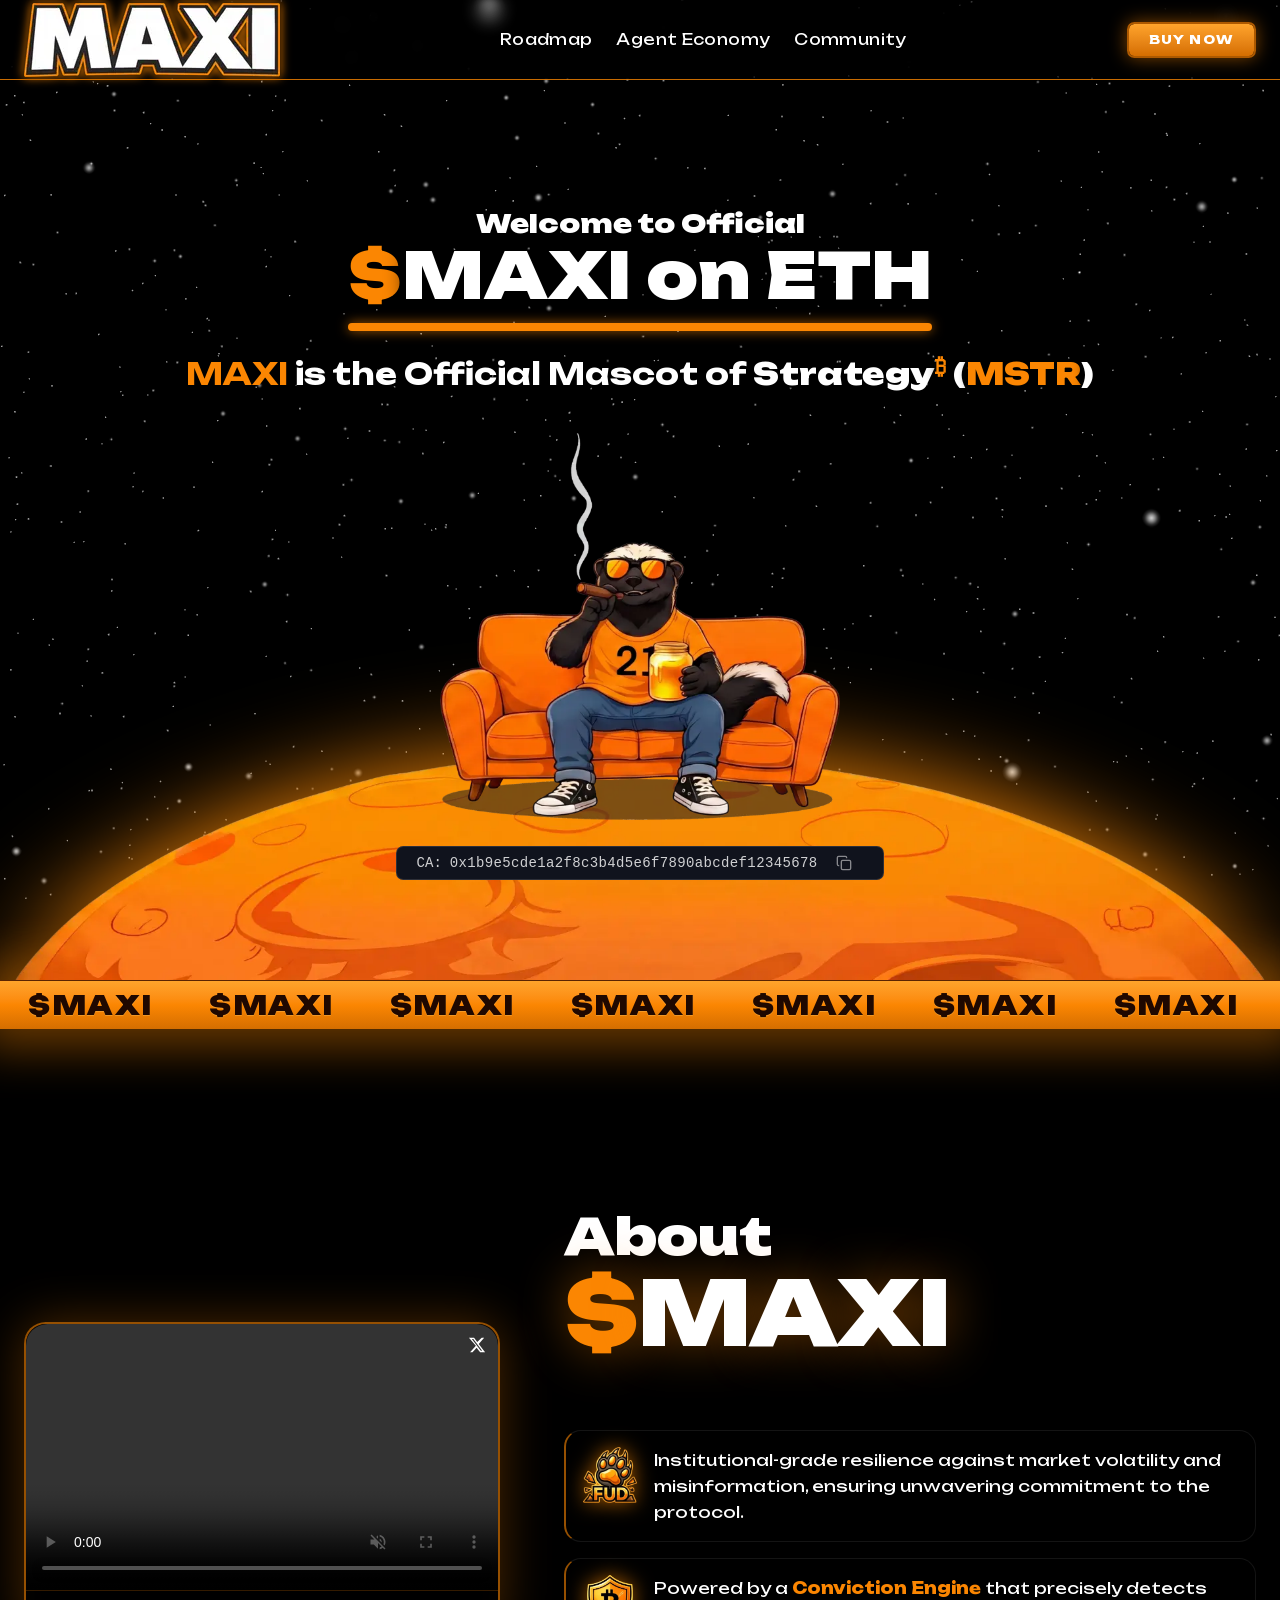
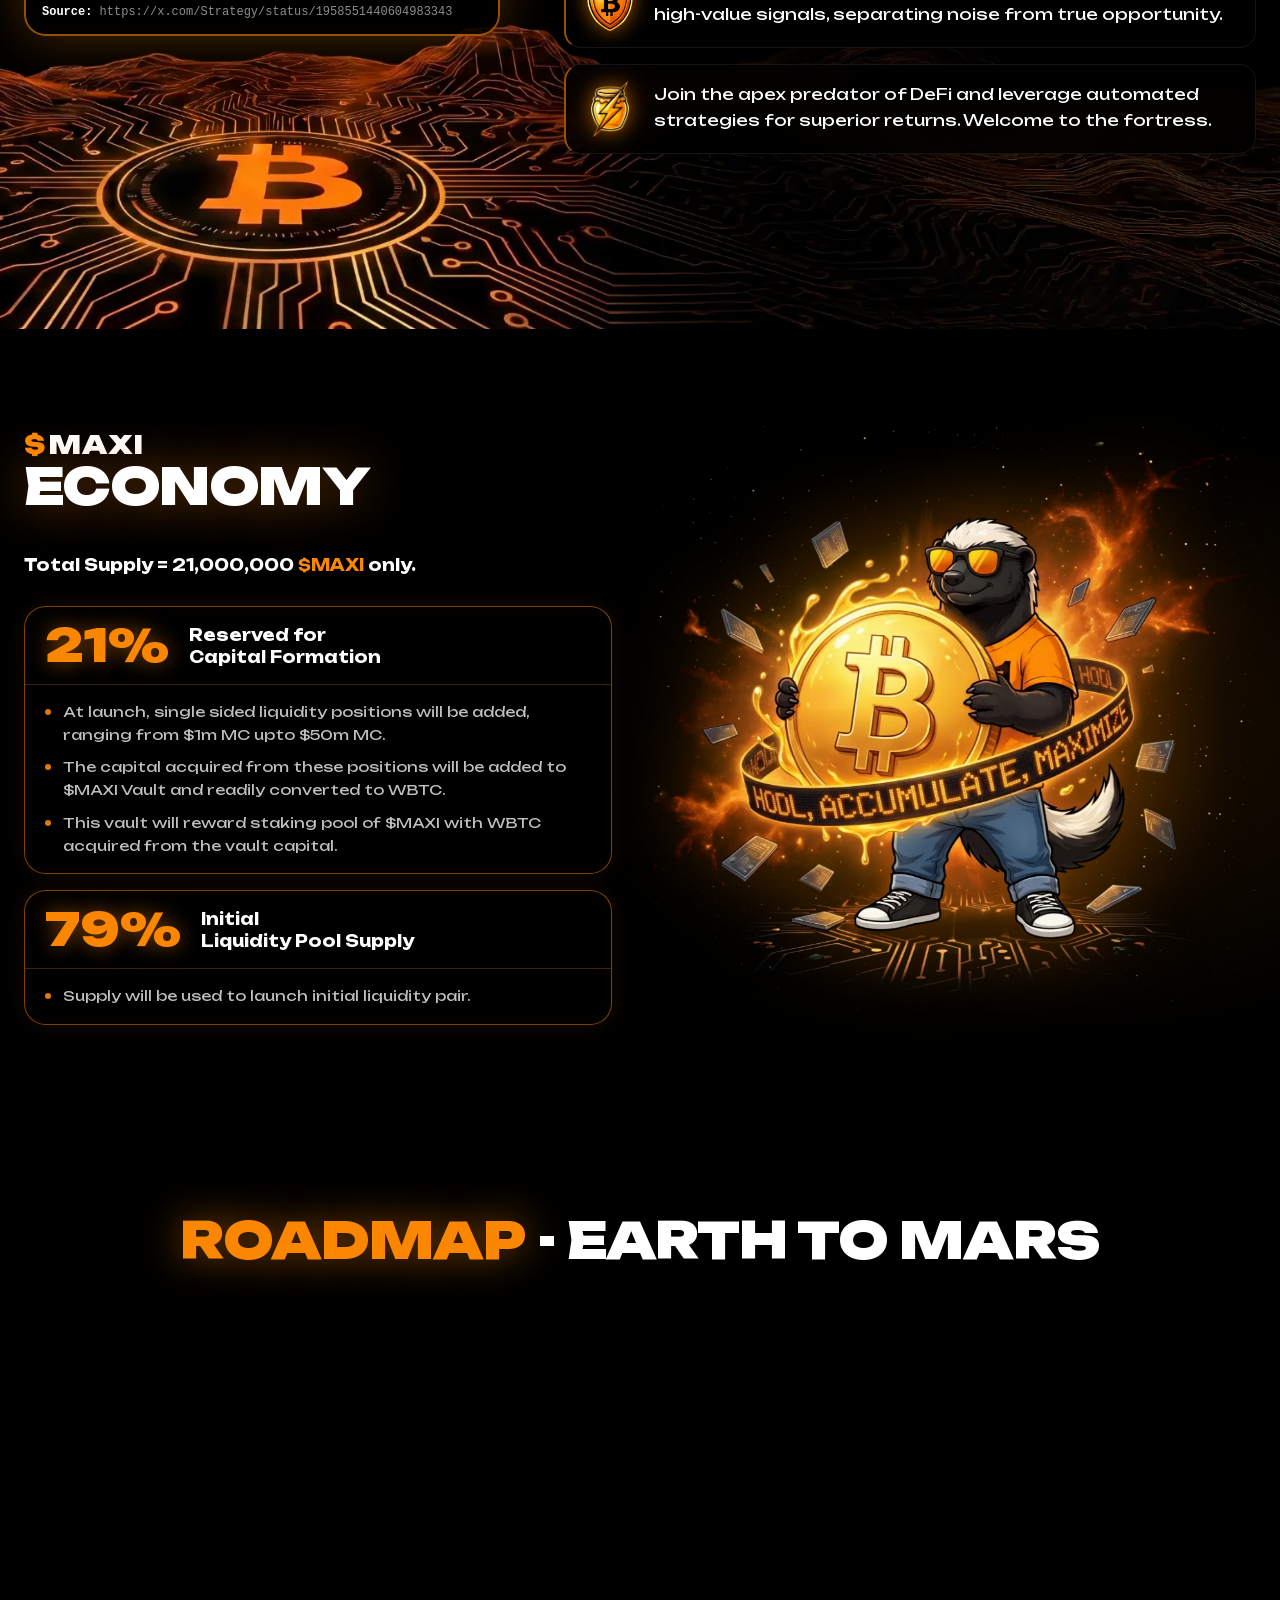
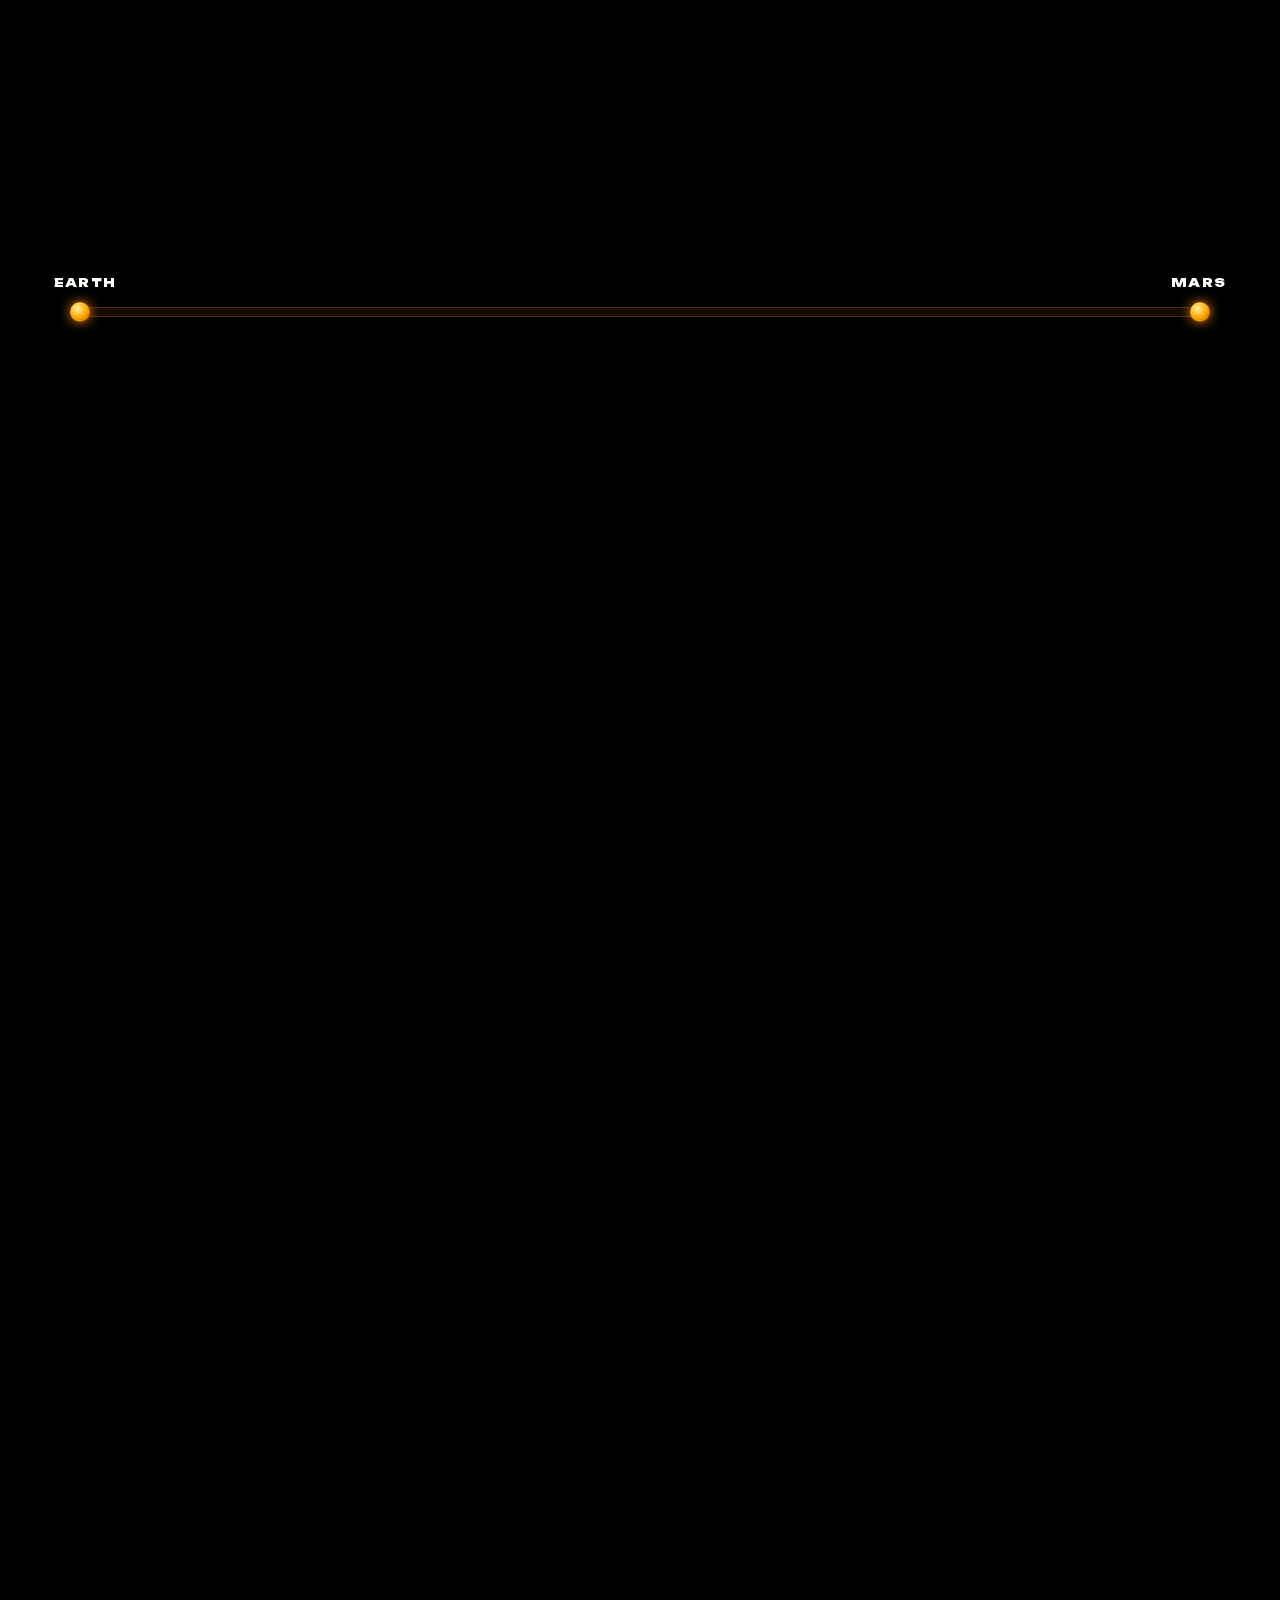
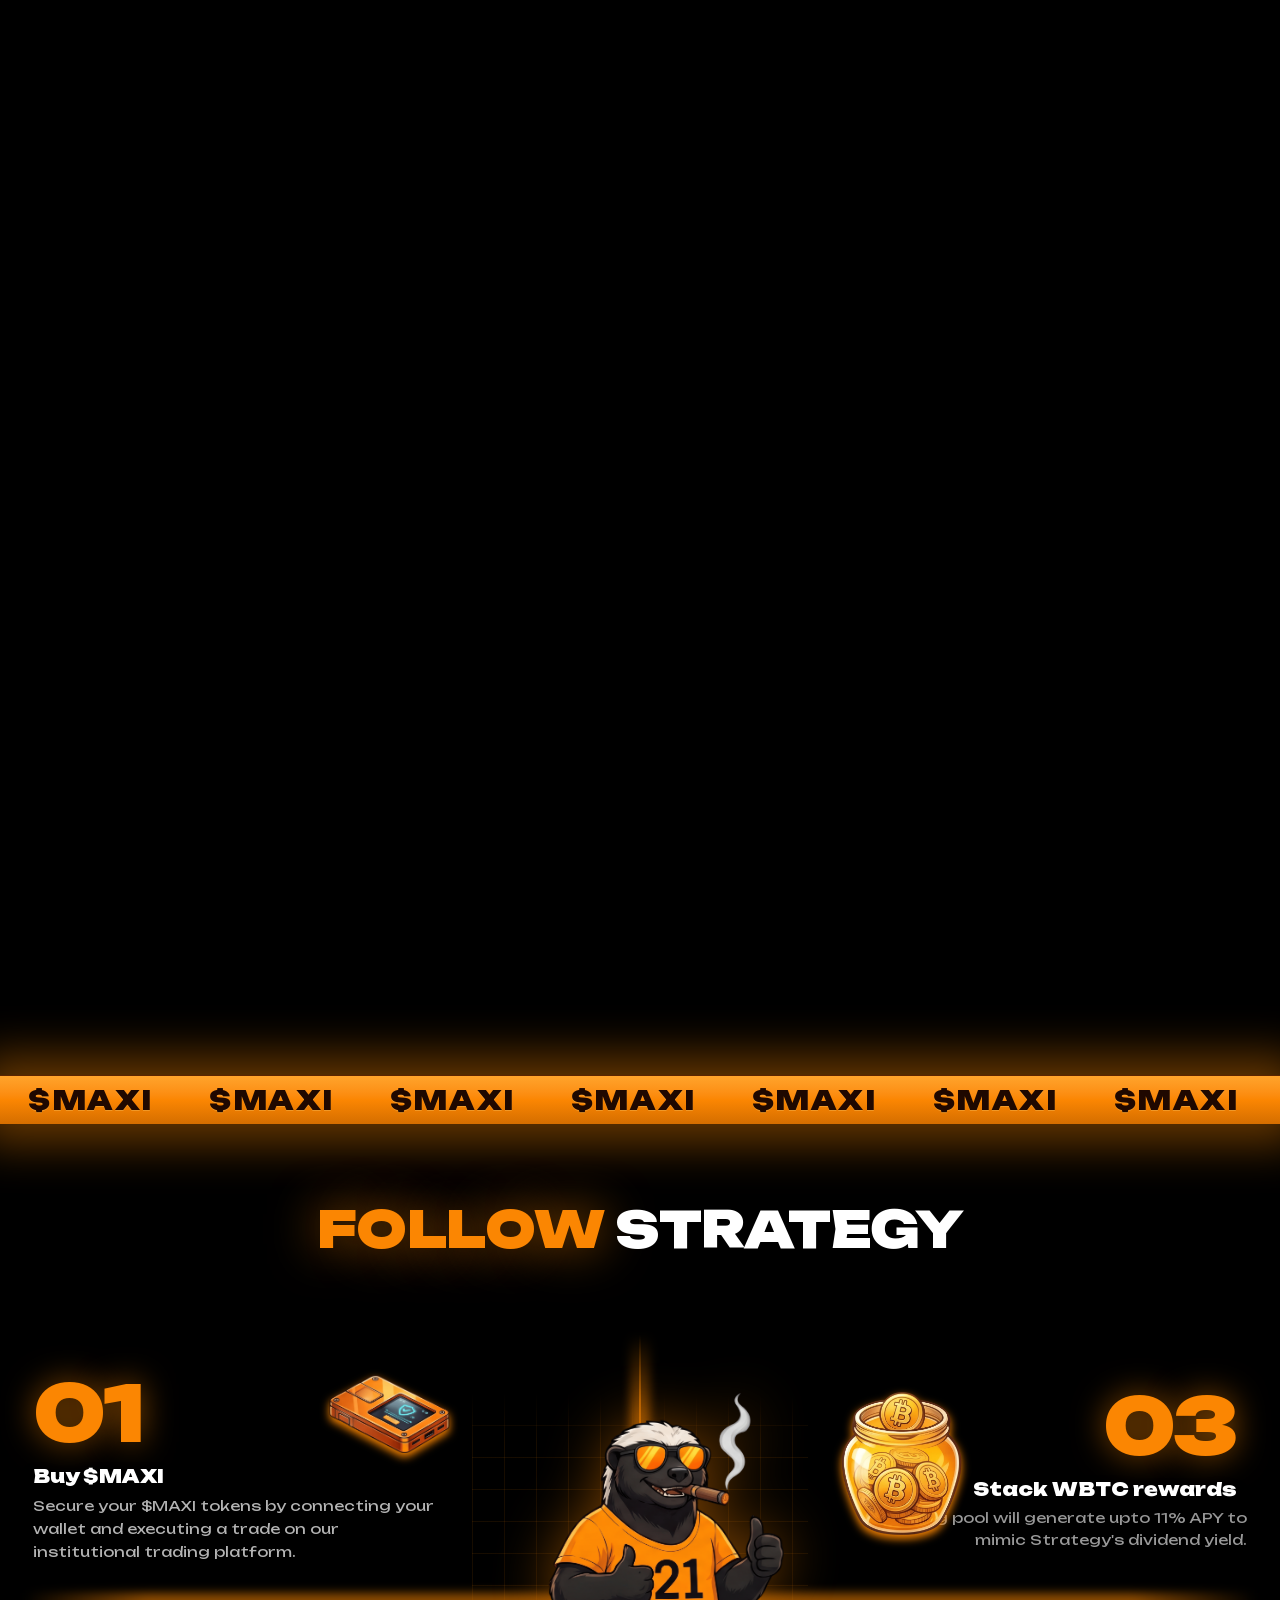
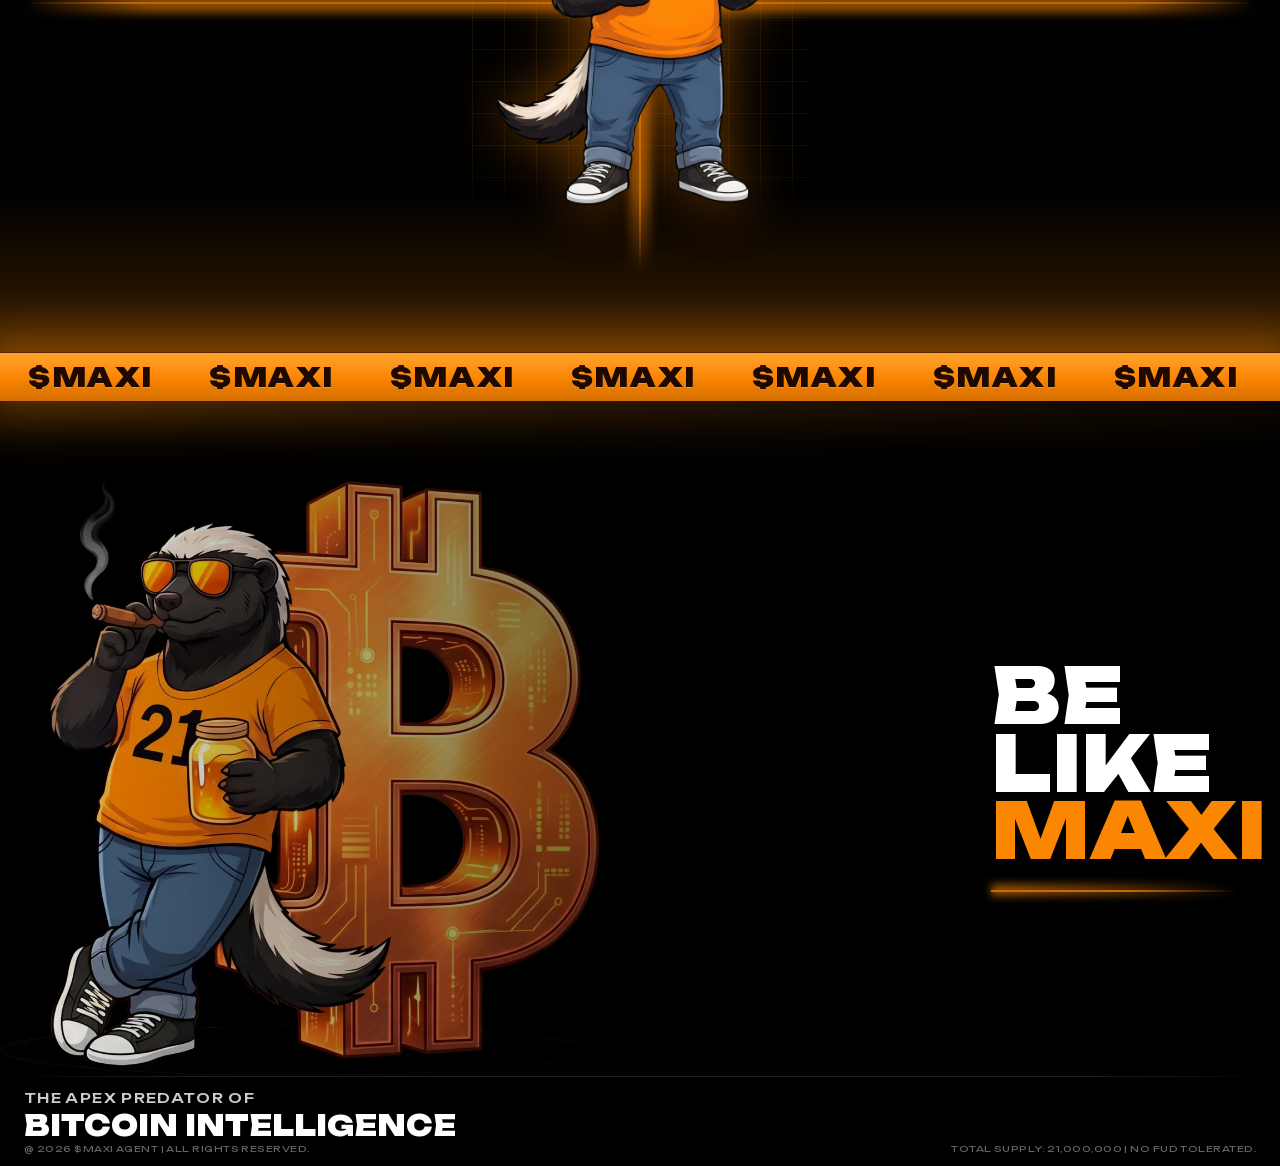
==== commit 2b77acd1: "first commit" ====
--- a/index.html
+++ b/index.html
@@ -140,10 +140,7 @@
                     </div>
                 </div>
                 <div class="relative flex items-center justify-center order-first lg:order-last z-0">
-                    <div class="absolute inset-0 rounded-full" style="background:radial-gradient(ellipse at center, rgba(251,134,2,0.18) 0%, transparent 65%)"></div>
-                    <div class="relative w-full max-w-xs sm:max-w-sm lg:max-w-none lg:w-full aspect-square"><img alt="MAXI Economy — Hodl, Accumulate, Maximize" width="1080" height="1080" decoding="async" data-nimg="1" class="object-contain w-full drop-shadow-[0_0_40px_rgba(251,134,2,0.35)]" style="color:transparent" srcSet="/_next/image?url=%2Fassets%2FEconomyCharacter.png&amp;w=1080&amp;q=75 1x, /_next/image?url=%2Fassets%2FEconomyCharacter.png&amp;w=3840&amp;q=75 2x"
-                            src="/_next/image?url=%2Fassets%2FEconomyCharacter.png&amp;w=3840&amp;q=75" /></div>
-                </div>
+                   
             </div>
             <div class="relative z-10">
                 <div class="inset-x-0 z-9999 overflow-hidden border-t border-brand-900 bg-linear-to-b from-brand-400 via-brand-500 to-brand-600 shadow-[0_0px_45px_20px_rgba(251,134,2,0.4)]"></div>
